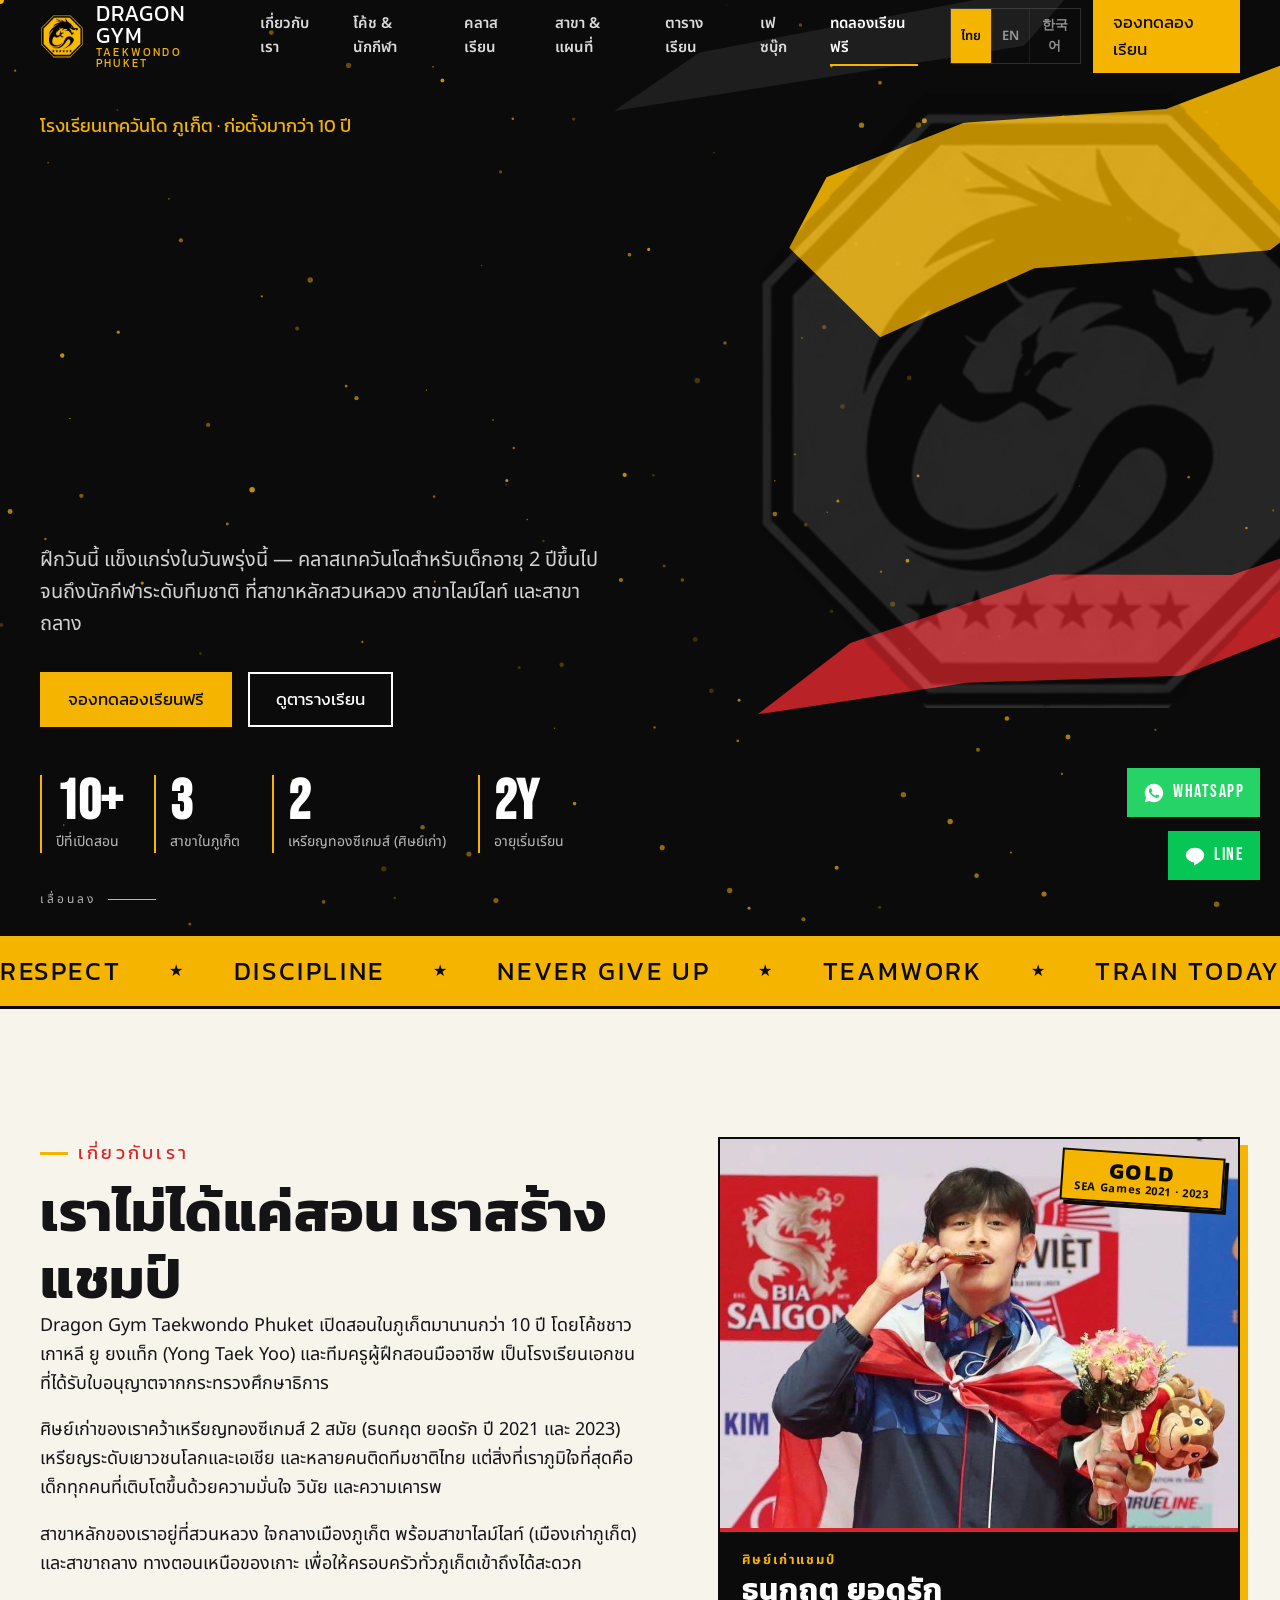
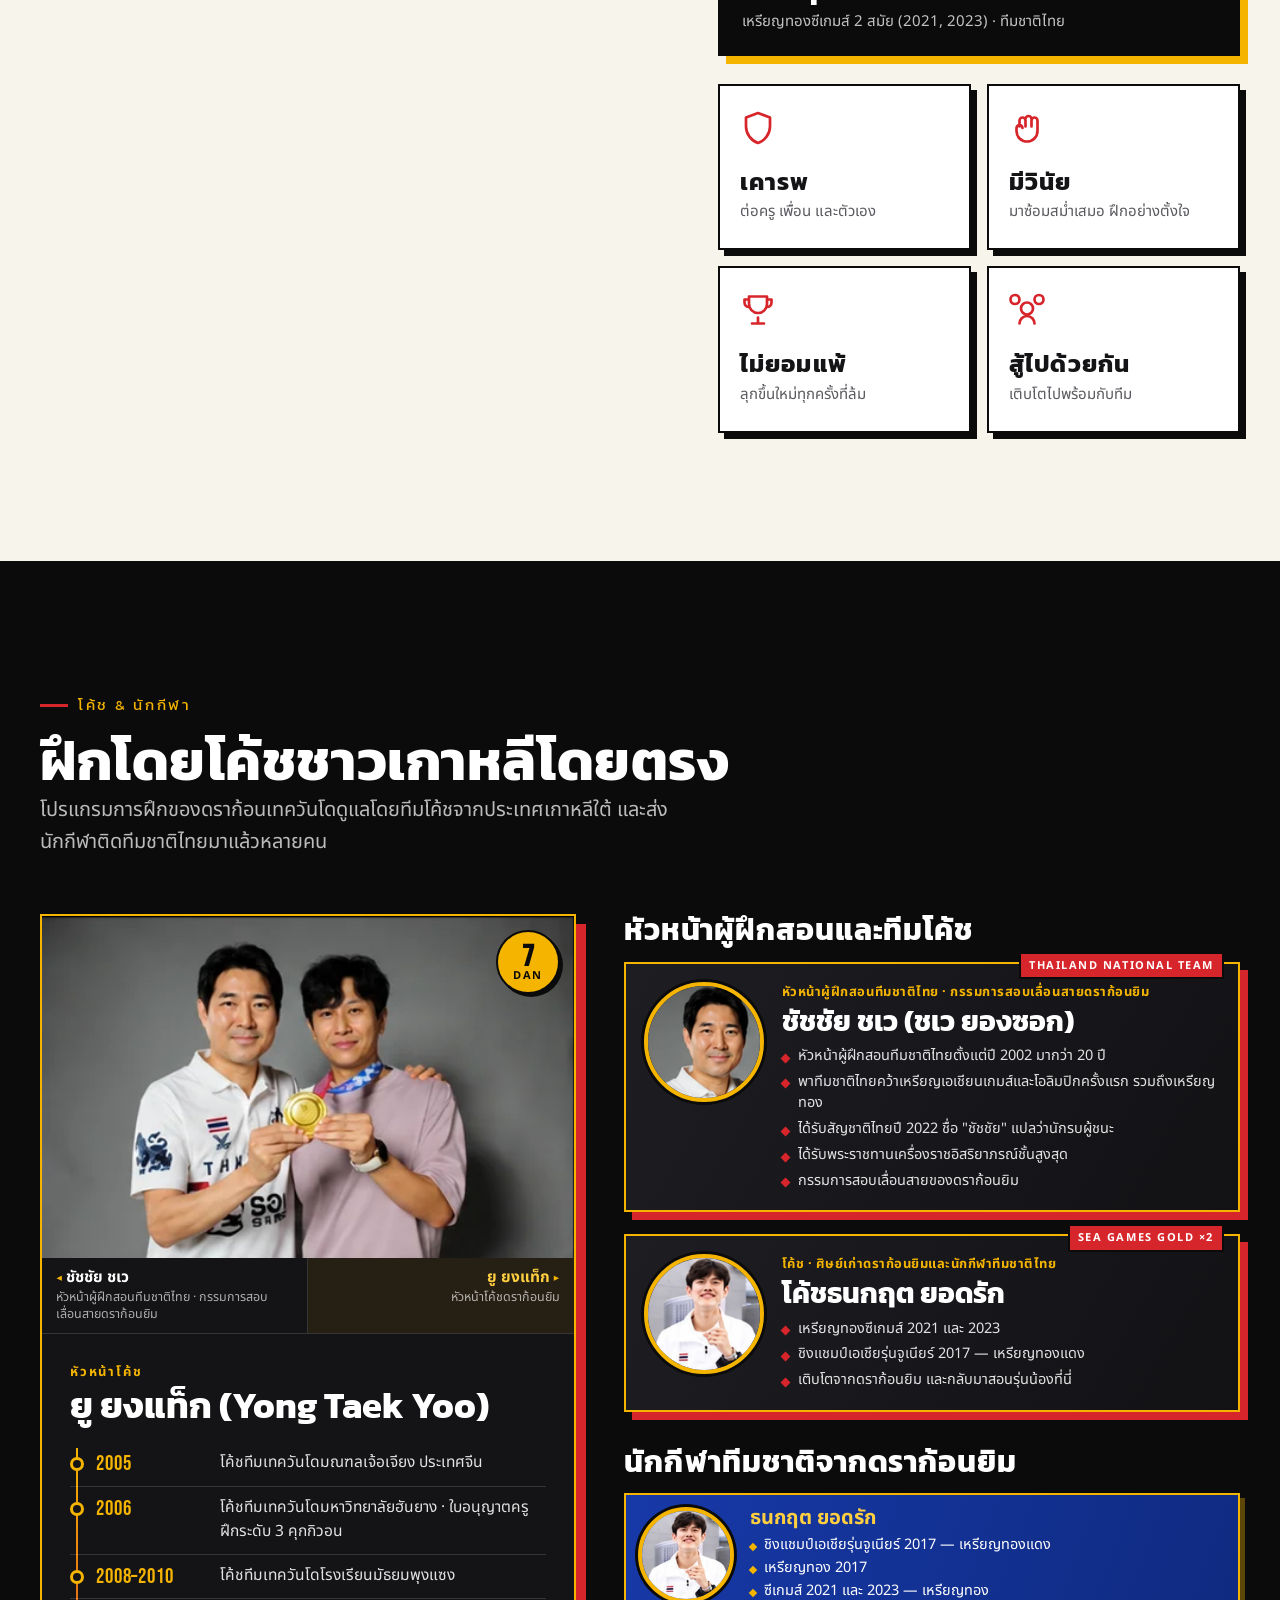
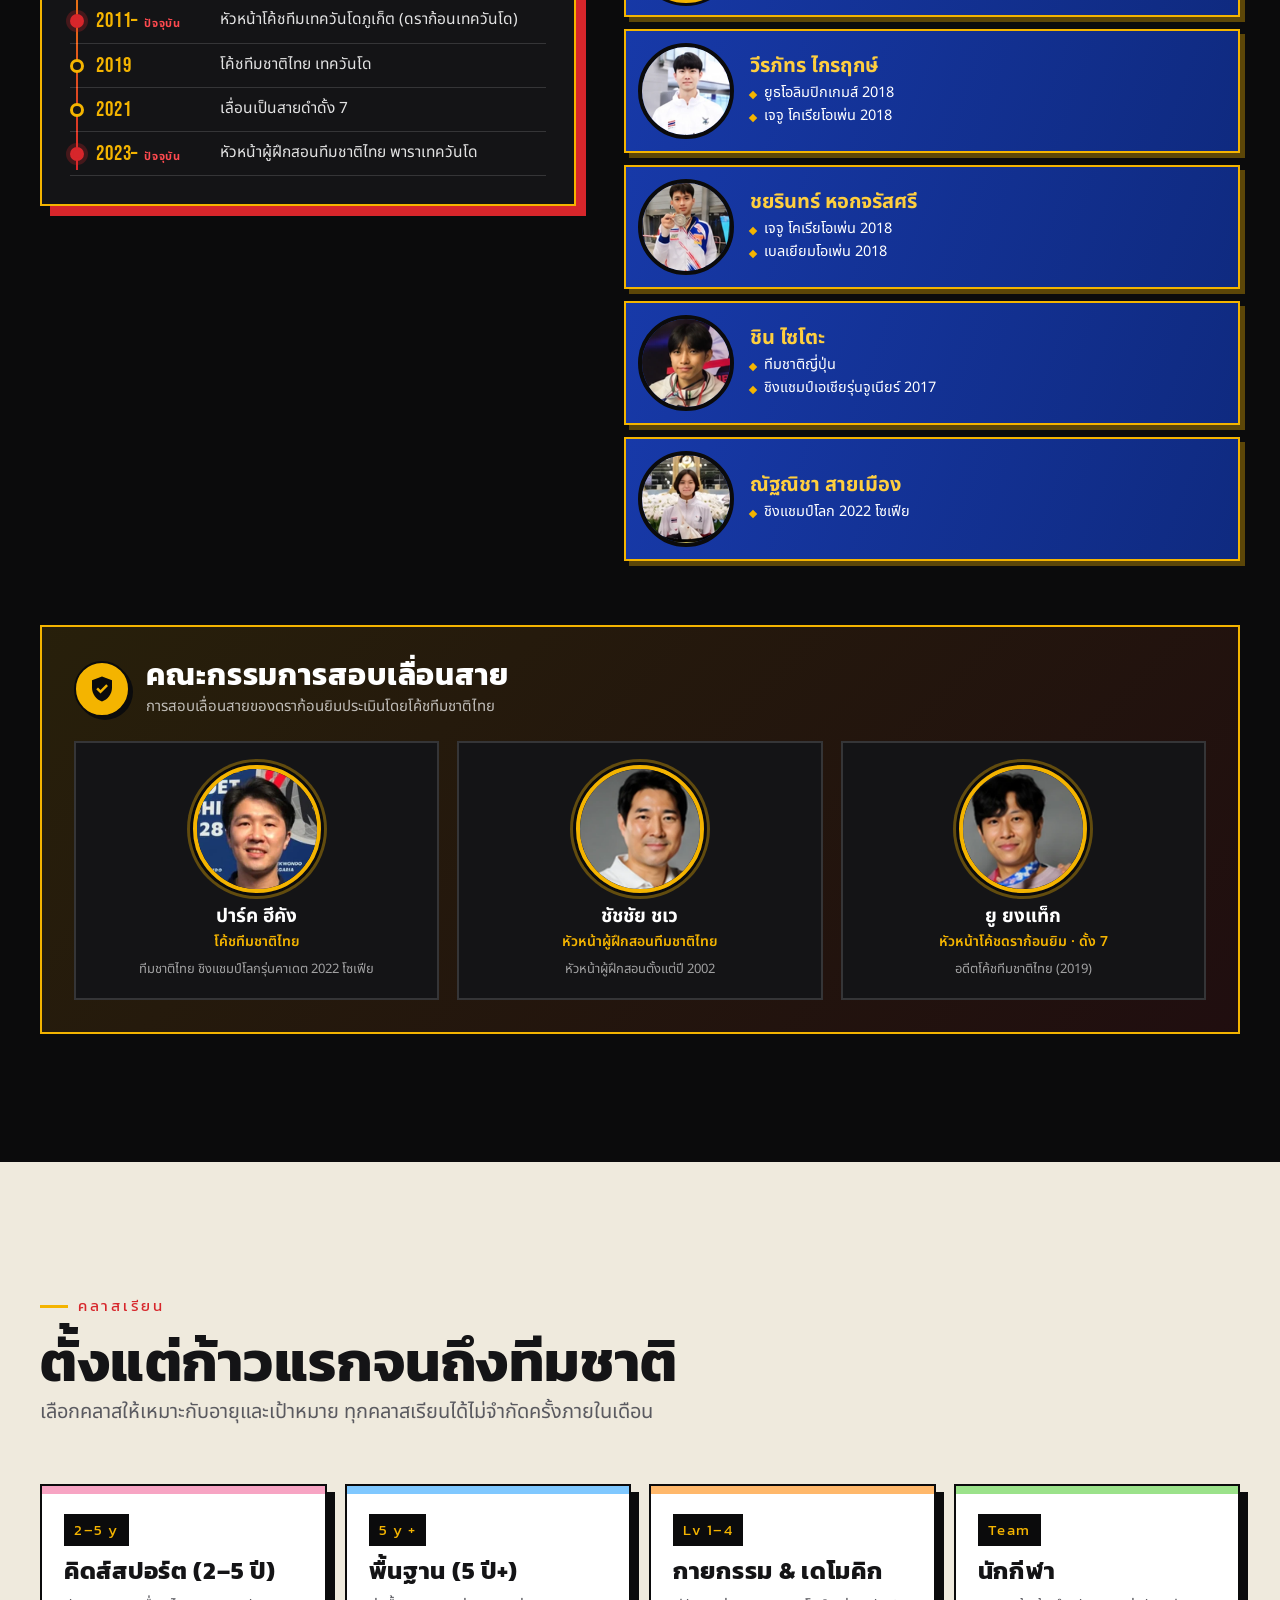
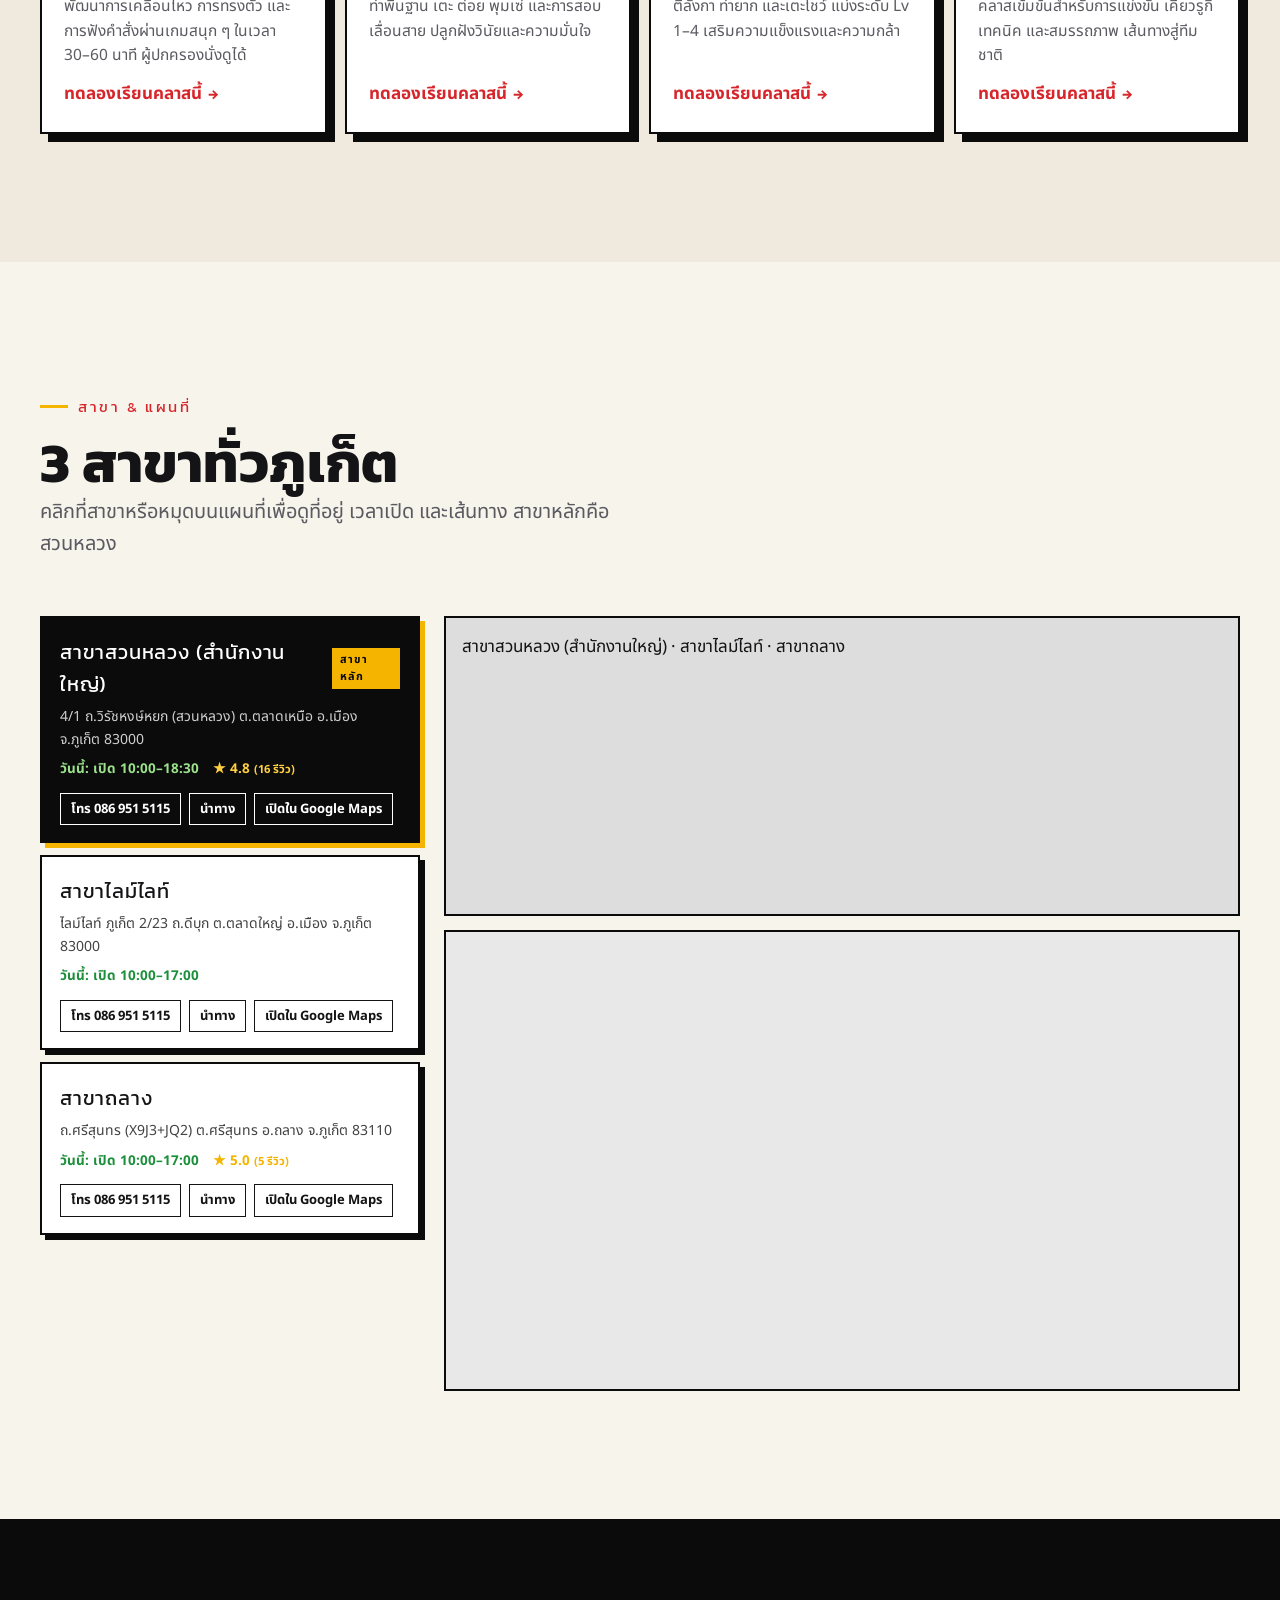
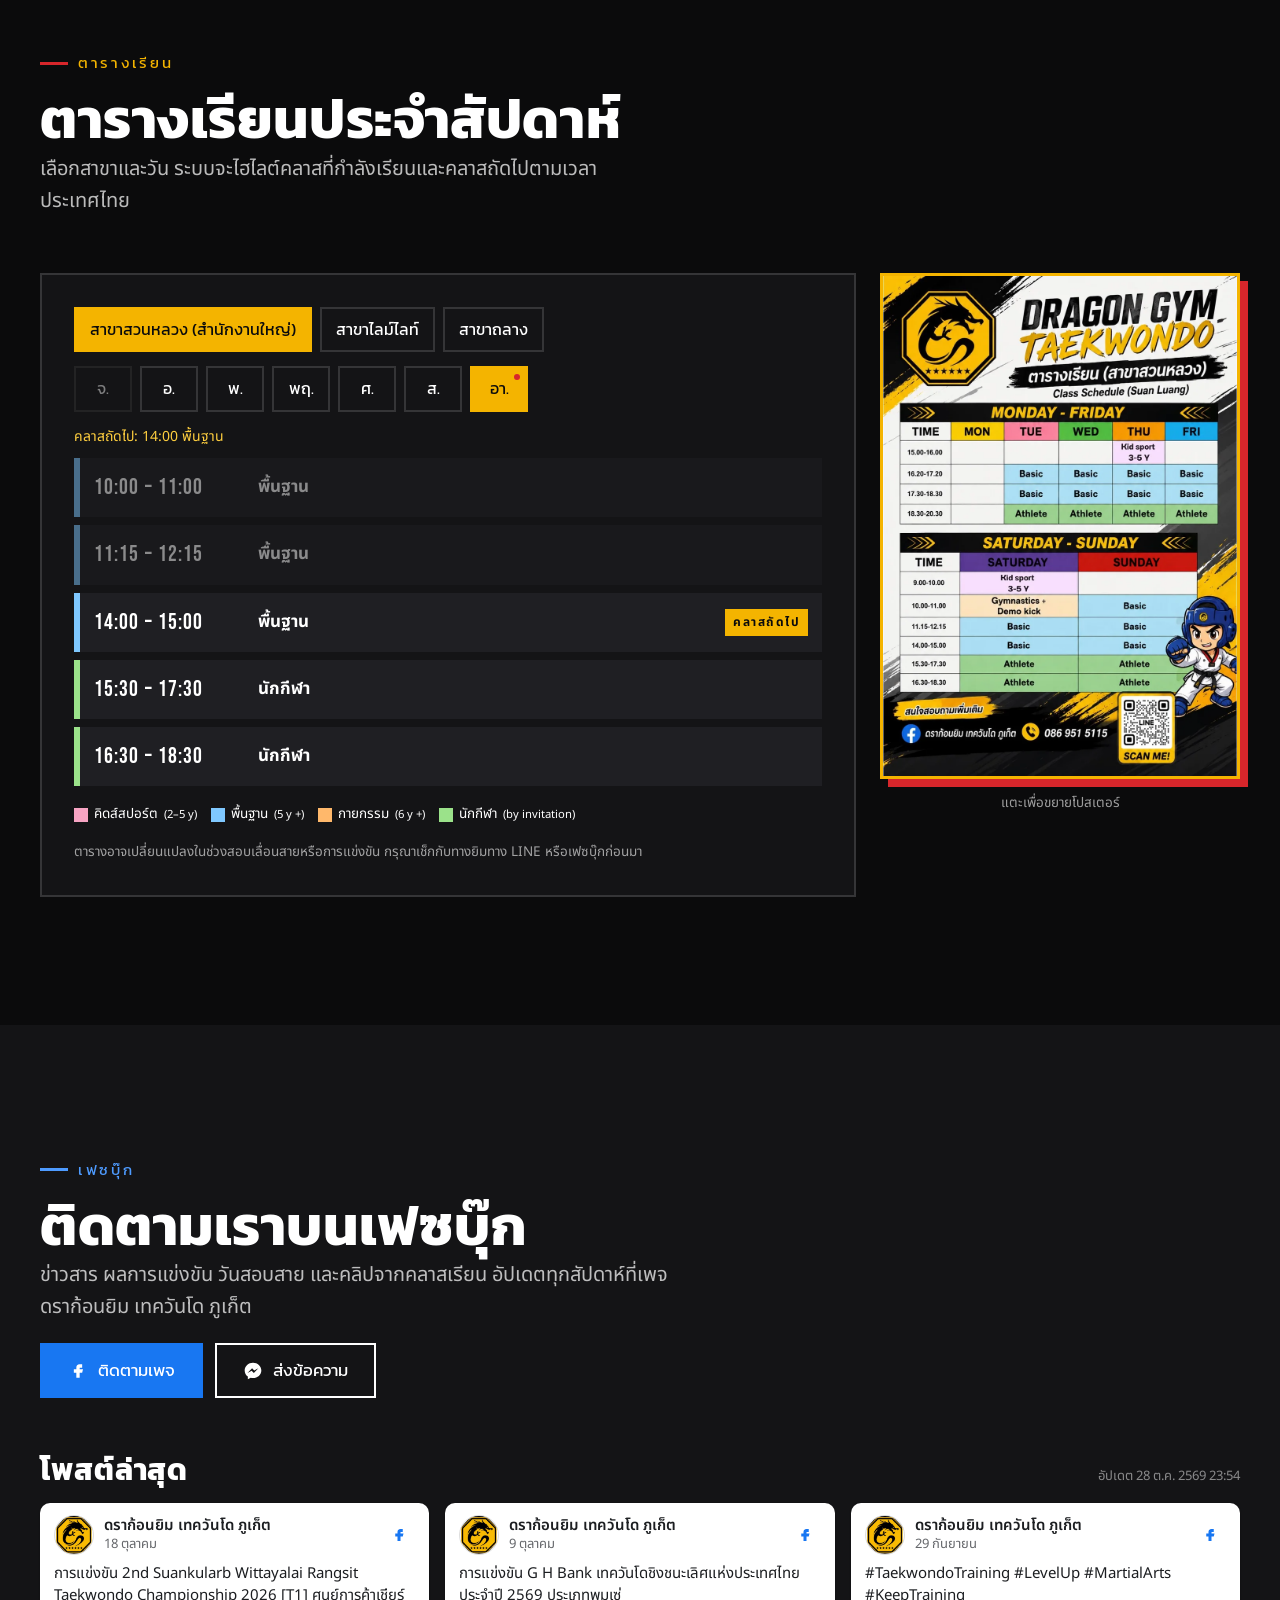
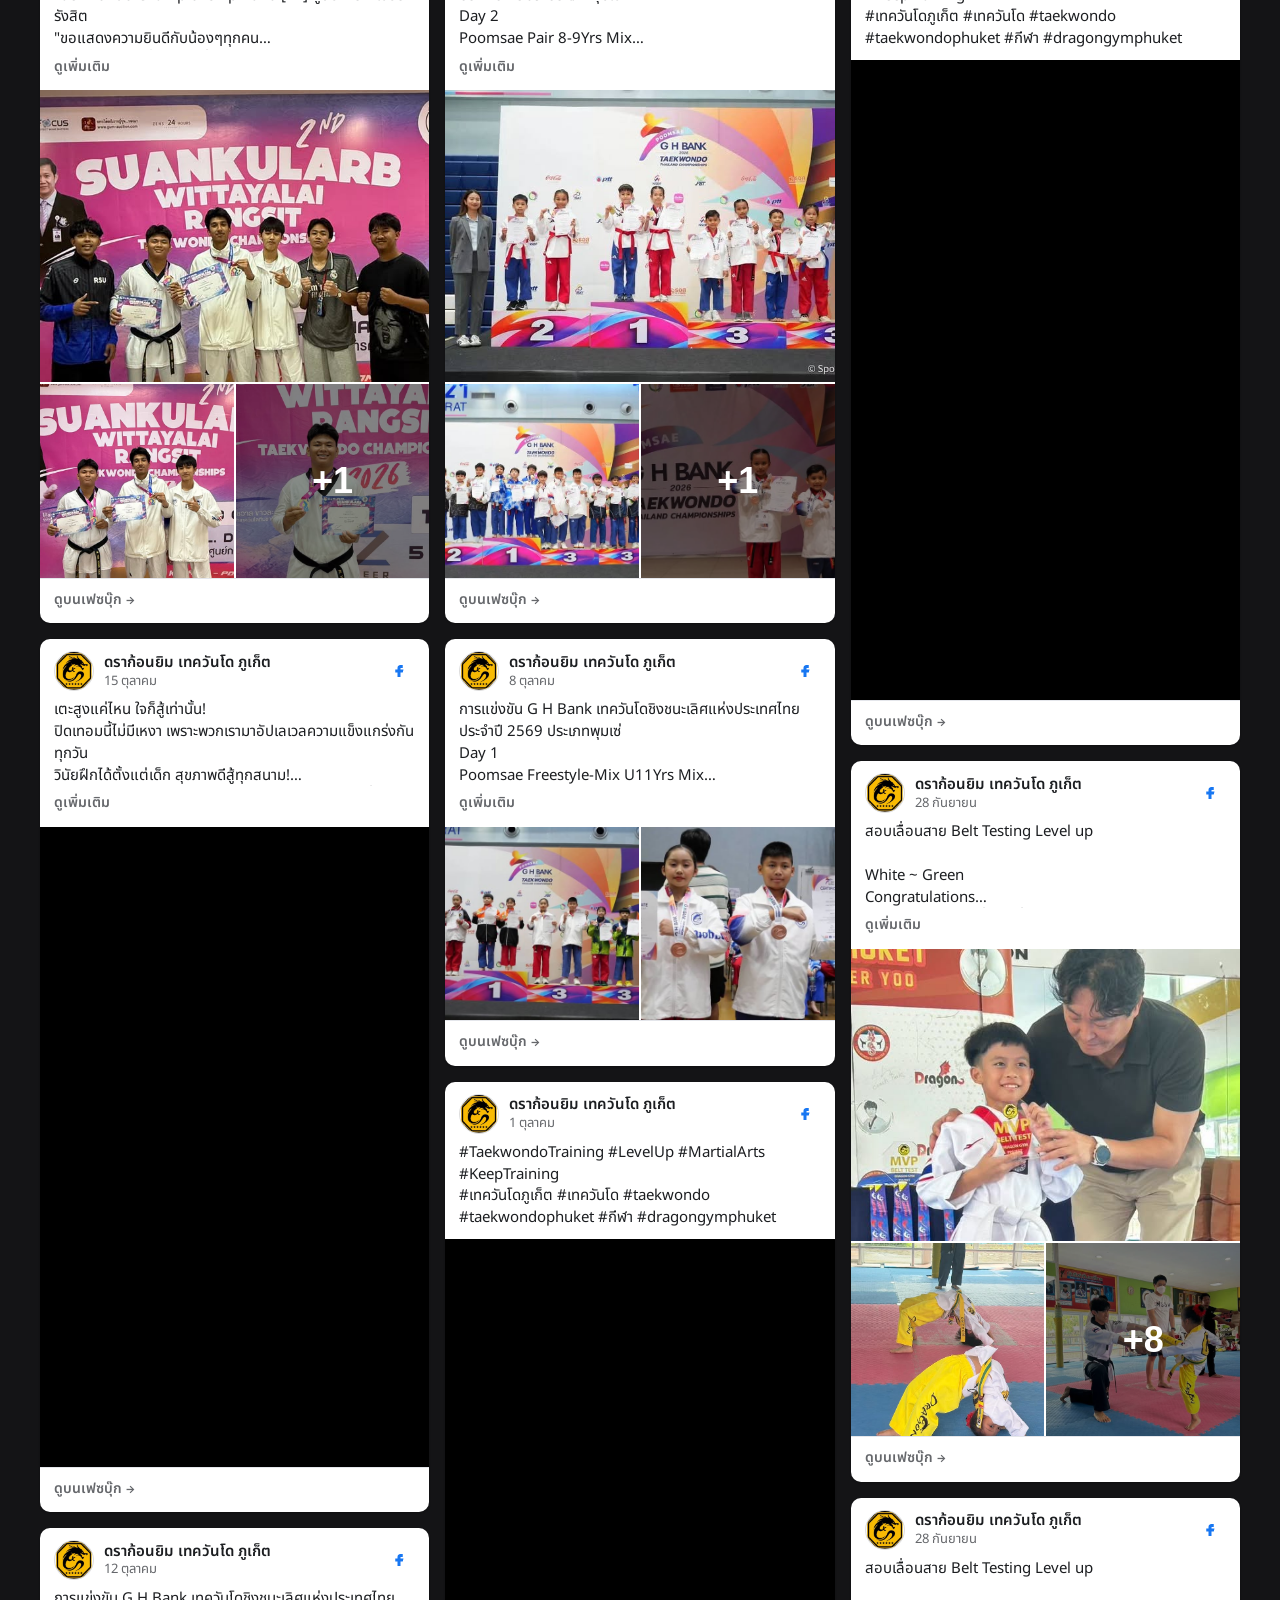
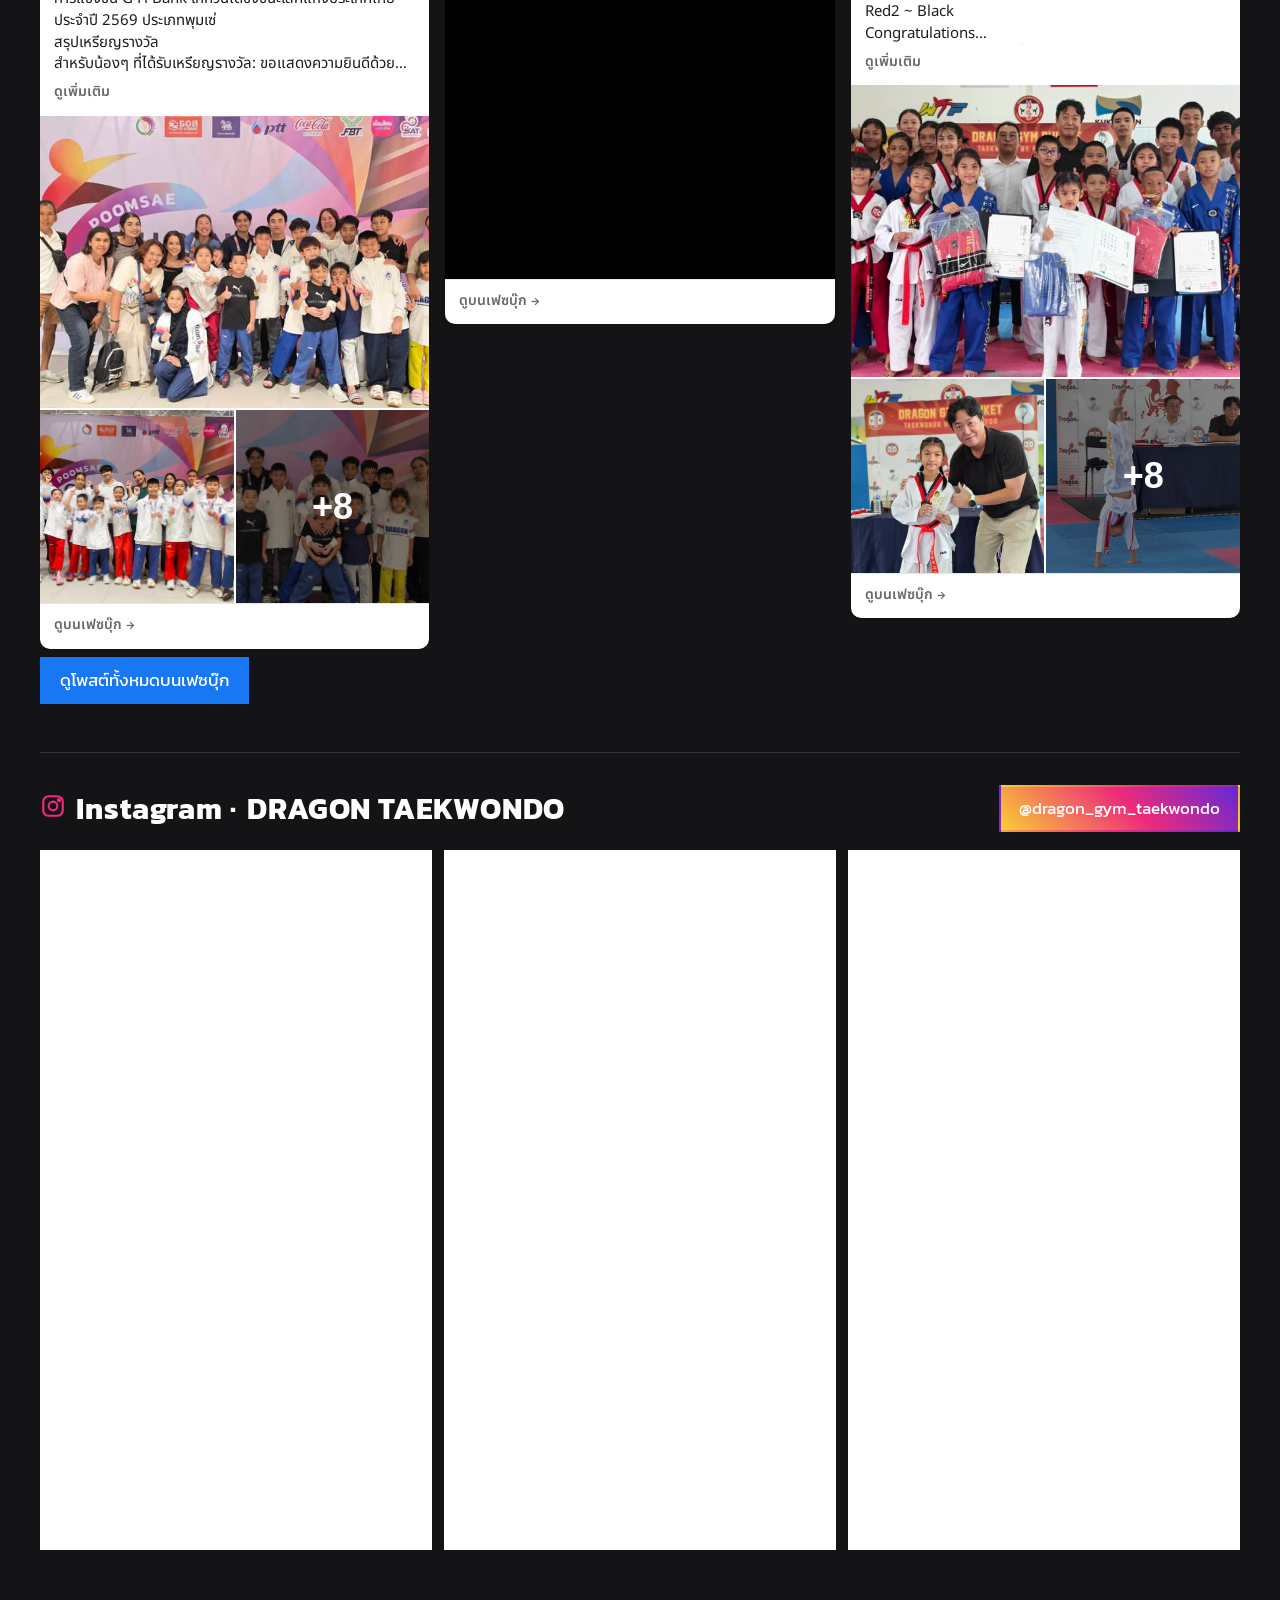
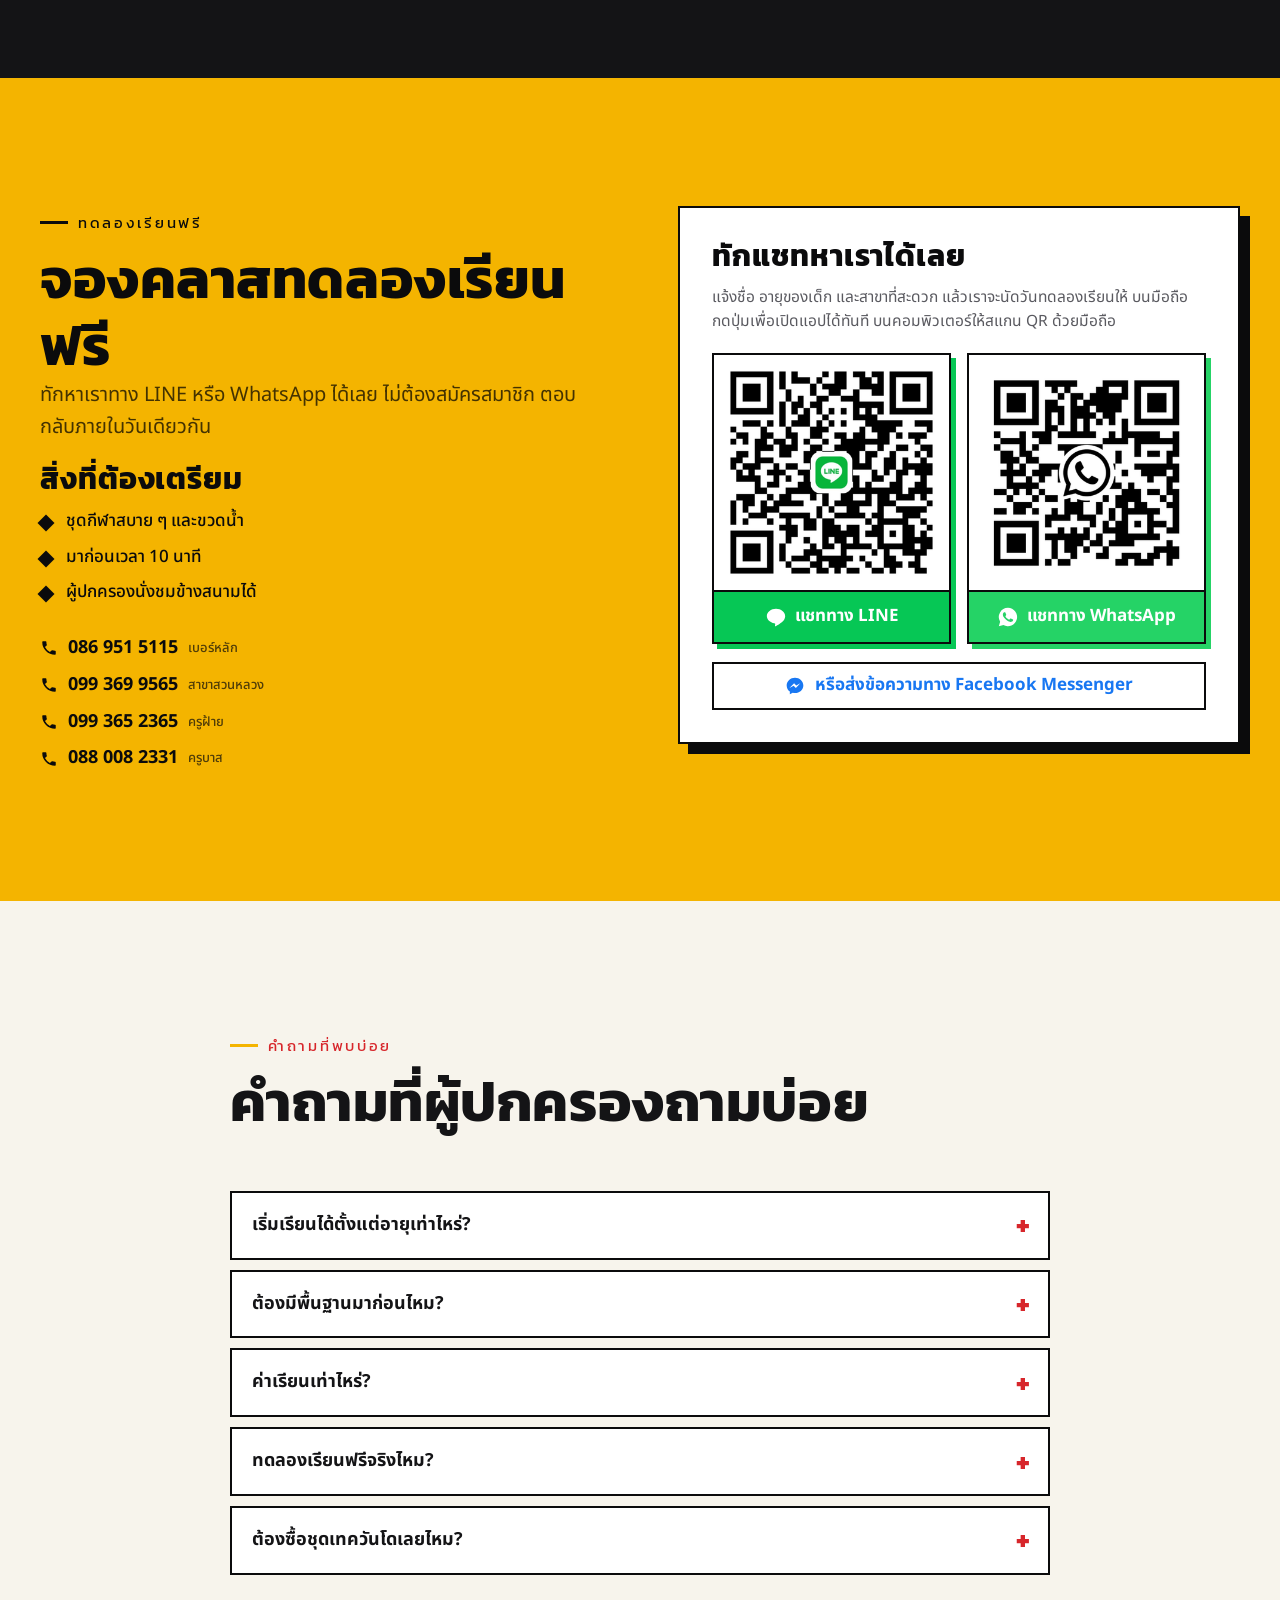
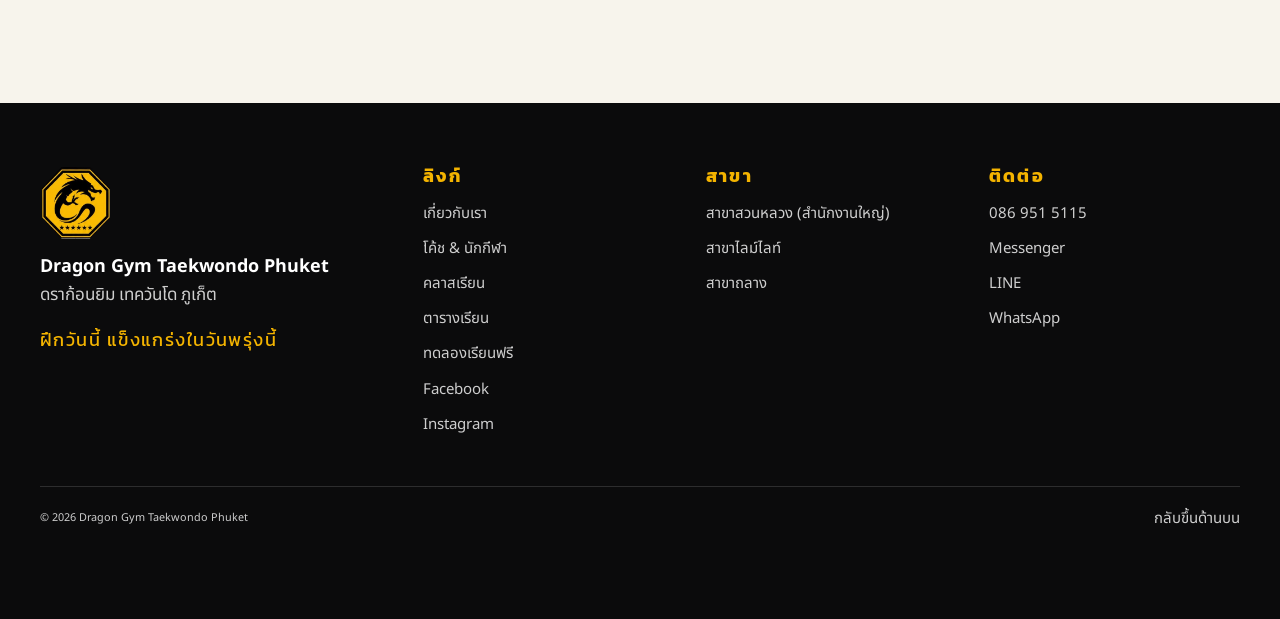
==== site/index.html @ 45c5bedf "fix(team): 최영석·유영택 원형 사진을 얼굴 중심으로 다시 크롭, 팀 이미지 캐시버스팅 Co-Authored-By: Claude Opus 5.5 <noreply@anthro" ====
<!doctype html>
<html lang="th">
<head>
  <meta charset="utf-8">
  <meta name="viewport" content="width=device-width, initial-scale=1">
  <title>ดราก้อนยิม เทควันโด ภูเก็ต | Dragon Gym Taekwondo Phuket — สาขาสวนหลวง · ไลม์ไลท์ · ถลาง</title>
  <meta name="description" content="โรงเรียนเทควันโดภูเก็ต เปิดสอนกว่า 10 ปี คลาสคิดส์สปอร์ต (2–5 ปี) พื้นฐาน กายกรรม และนักกีฬา ที่สาขาสวนหลวง (สำนักงานใหญ่) ไลม์ไลท์ และถลาง ทดลองเรียนฟรี จองทาง LINE หรือ WhatsApp | Taekwondo classes for kids and athletes in Phuket, free trial.">
  <link rel="canonical" href="https://dragongymphuket.com/">
  <meta name="theme-color" content="#0b0b0c">
  <meta name="robots" content="index,follow,max-image-preview:large">

  <!-- Open Graph / Twitter -->
  <meta property="og:type" content="website">
  <meta property="og:site_name" content="Dragon Gym Taekwondo Phuket">
  <meta property="og:title" content="Dragon Gym Taekwondo Phuket — ดราก้อนยิม เทควันโด ภูเก็ต">
  <meta property="og:description" content="เทควันโดสำหรับเด็ก 2 ปีขึ้นไปถึงนักกีฬาทีมชาติ 3 สาขาในภูเก็ต สาขาหลักสวนหลวง ไลม์ไลท์ และถลาง ทดลองเรียนฟรี | Taekwondo for kids to national-team athletes. Suan Luang HQ, Limelight and Thalang, free trial.">
  <meta property="og:url" content="https://dragongymphuket.com/">
  <meta property="og:image" content="https://dragongymphuket.com/assets/og-cover.jpg">
  <meta property="og:image:width" content="1200">
  <meta property="og:image:height" content="630">
  <meta property="og:locale" content="th_TH">
  <meta property="og:locale:alternate" content="en_US">
  <meta property="og:locale:alternate" content="ko_KR">
  <meta name="twitter:card" content="summary_large_image">
  <meta name="twitter:title" content="Dragon Gym Taekwondo Phuket">
  <meta name="twitter:description" content="Kids & athlete taekwondo classes in Phuket. Suan Luang HQ, Limelight and Thalang. Free trial.">
  <meta name="twitter:image" content="https://dragongymphuket.com/assets/og-cover.jpg">

  <link rel="icon" href="assets/favicon.png" type="image/png">
  <link rel="apple-touch-icon" href="assets/icon-192.png">
  <link rel="manifest" href="site.webmanifest">

  <link rel="preconnect" href="https://fonts.googleapis.com">
  <link rel="preconnect" href="https://fonts.gstatic.com" crossorigin>
  <link href="https://fonts.googleapis.com/css2?family=Bebas+Neue&family=Kanit:wght@600;700&family=Noto+Sans+Thai:wght@400;500;600&family=Source+Sans+3:wght@400;500;600;700&family=Noto+Sans+KR:wght@400;500;700&family=Black+Han+Sans&display=swap" rel="stylesheet">
  <link rel="stylesheet" href="https://cdnjs.cloudflare.com/ajax/libs/leaflet/1.9.4/leaflet.min.css" referrerpolicy="no-referrer">
  <link rel="stylesheet" href="styles.css?v=19">

  <!-- 구조화 데이터: 조직 + 지점 3곳 + FAQ -->
  <script type="application/ld+json">
  {
    "@context": "https://schema.org",
    "@graph": [
      {
        "@type": "SportsOrganization",
        "@id": "https://dragongymphuket.com/#org",
        "name": "Dragon Gym Taekwondo Phuket",
        "alternateName": [
          "ดราก้อนยิม เทควันโด ภูเก็ต",
          "Dragon Taekwondo Phuket"
        ],
        "url": "https://dragongymphuket.com/",
        "logo": "https://dragongymphuket.com/assets/logo.png",
        "image": "https://dragongymphuket.com/assets/og-cover.jpg",
        "sport": "Taekwondo",
        "telephone": "+66869515115",
        "sameAs": [
          "https://www.facebook.com/dragongymtaekwondo",
          "https://www.instagram.com/dragon_gym_taekwondo/"
        ],
        "location": [
          {
            "@id": "https://dragongymphuket.com/#suanluang"
          },
          {
            "@id": "https://dragongymphuket.com/#limelight"
          },
          {
            "@id": "https://dragongymphuket.com/#thalang"
          }
        ]
      },
      {
        "@type": "SportsActivityLocation",
        "@id": "https://dragongymphuket.com/#suanluang",
        "name": "Dragon Gym Taekwondo — Suan Luang (HQ)",
        "parentOrganization": {
          "@id": "https://dragongymphuket.com/#org"
        },
        "telephone": "+66869515115",
        "address": {
          "@type": "PostalAddress",
          "streetAddress": "4/1 Virat Hongyok Rd (Suan Luang)",
          "addressLocality": "Talat Nuea, Mueang Phuket",
          "addressRegion": "Phuket",
          "postalCode": "83000",
          "addressCountry": "TH"
        },
        "geo": {
          "@type": "GeoCoordinates",
          "latitude": 7.881482,
          "longitude": 98.3751723
        },
        "hasMap": "https://www.google.com/maps/search/?api=1&query=7.881482,98.3751723&query_place_id=ChIJRR0aUOcxUDARZ1M5sZDEtws",
        "openingHoursSpecification": [
          {
            "@type": "OpeningHoursSpecification",
            "dayOfWeek": [
              "Tuesday",
              "Wednesday",
              "Friday"
            ],
            "opens": "16:20",
            "closes": "20:30"
          },
          {
            "@type": "OpeningHoursSpecification",
            "dayOfWeek": "Thursday",
            "opens": "15:00",
            "closes": "20:30"
          },
          {
            "@type": "OpeningHoursSpecification",
            "dayOfWeek": "Saturday",
            "opens": "09:00",
            "closes": "18:30"
          },
          {
            "@type": "OpeningHoursSpecification",
            "dayOfWeek": "Sunday",
            "opens": "10:00",
            "closes": "18:30"
          }
        ]
      },
      {
        "@type": "SportsActivityLocation",
        "@id": "https://dragongymphuket.com/#limelight",
        "name": "Dragon Gym Taekwondo — Limelight",
        "parentOrganization": {
          "@id": "https://dragongymphuket.com/#org"
        },
        "telephone": "+66869515115",
        "address": {
          "@type": "PostalAddress",
          "streetAddress": "Limelight Phuket, 2/23 Dibuk Rd",
          "addressLocality": "Talat Yai, Mueang Phuket",
          "addressRegion": "Phuket",
          "postalCode": "83000",
          "addressCountry": "TH"
        },
        "geo": {
          "@type": "GeoCoordinates",
          "latitude": 7.8862402,
          "longitude": 98.3919712
        },
        "hasMap": "https://www.google.com/maps/search/?api=1&query=7.8862402,98.3919712"
      },
      {
        "@type": "SportsActivityLocation",
        "@id": "https://dragongymphuket.com/#thalang",
        "name": "Dragon Gym Taekwondo — Thalang",
        "parentOrganization": {
          "@id": "https://dragongymphuket.com/#org"
        },
        "telephone": "+66869515115",
        "address": {
          "@type": "PostalAddress",
          "streetAddress": "Srisoonthorn Rd, Si Sunthon",
          "addressLocality": "Thalang",
          "addressRegion": "Phuket",
          "postalCode": "83110",
          "addressCountry": "TH"
        },
        "geo": {
          "@type": "GeoCoordinates",
          "latitude": 7.9815713,
          "longitude": 98.3543901
        },
        "hasMap": "https://www.google.com/maps/search/?api=1&query=7.9815713,98.3543901&query_place_id=ChIJv7B6QgA3UDARr1on4FwEXXw",
        "openingHoursSpecification": [
          {
            "@type": "OpeningHoursSpecification",
            "dayOfWeek": [
              "Tuesday",
              "Wednesday",
              "Thursday",
              "Friday"
            ],
            "opens": "16:20",
            "closes": "20:30"
          },
          {
            "@type": "OpeningHoursSpecification",
            "dayOfWeek": "Saturday",
            "opens": "09:00",
            "closes": "17:00"
          },
          {
            "@type": "OpeningHoursSpecification",
            "dayOfWeek": "Sunday",
            "opens": "10:00",
            "closes": "17:00"
          }
        ]
      },
      {
        "@type": "FAQPage",
        "mainEntity": [
          {
            "@type": "Question",
            "name": "What age can my child start taekwondo?",
            "acceptedAnswer": {
              "@type": "Answer",
              "text": "Kids Sport classes start from 2–3 years old. Basic taekwondo classes start from about 5 years old, with no upper age limit."
            }
          },
          {
            "@type": "Question",
            "name": "Does my child need experience?",
            "acceptedAnswer": {
              "@type": "Answer",
              "text": "No. Basic classes start from zero and belt tests are held regularly."
            }
          },
          {
            "@type": "Question",
            "name": "How much does it cost?",
            "acceptedAnswer": {
              "@type": "Answer",
              "text": "Fees are monthly with unlimited classes at your branch. Please ask for current prices via LINE or phone."
            }
          },
          {
            "@type": "Question",
            "name": "Is the trial class really free?",
            "acceptedAnswer": {
              "@type": "Answer",
              "text": "Yes. The first trial class is free — just send the child's name, age and preferred branch in advance."
            }
          },
          {
            "@type": "Question",
            "name": "Do we need to buy a uniform right away?",
            "acceptedAnswer": {
              "@type": "Answer",
              "text": "No. Wear sportswear for the trial. After enrolling you can buy a dobok from the gym."
            }
          }
        ]
      }
    ]
  }
  </script>
</head>
<body>
  <a class="skip" href="#about">Skip to content</a>
  <div id="fb-root"></div>
  <div class="cursor" aria-hidden="true"><span class="cursor__dot"></span><span class="cursor__ring"></span></div>
  <div class="progress" aria-hidden="true"><span></span></div>

  <!-- ================= NAV ================= -->
  <header class="nav" id="nav">
    <div class="nav__inner">
      <a class="nav__brand" href="#top" aria-label="Dragon Gym Taekwondo Phuket — home">
        <img src="assets/logo.png" alt="" width="44" height="44">
        <span class="nav__brand-text"><strong>DRAGON GYM</strong><small>TAEKWONDO PHUKET</small></span>
      </a>
      <nav class="nav__links" id="navLinks" aria-label="Primary">
        <a href="#about" data-i18n="nav.about">เกี่ยวกับเรา</a>
        <a href="#team" data-i18n="nav.team">โค้ช &amp; นักกีฬา</a>
        <a href="#programs" data-i18n="nav.programs">คลาสเรียน</a>
        <a href="#branches" data-i18n="nav.branches">สาขา &amp; แผนที่</a>
        <a href="#schedule" data-i18n="nav.schedule">ตารางเรียน</a>
        <a href="#facebook" data-i18n="nav.facebook">เฟซบุ๊ก</a>
        <a href="#trial" data-i18n="nav.trial">ทดลองเรียนฟรี</a>
      </nav>
      <div class="nav__actions">
        <div class="lang" role="group" aria-label="Language">
          <button type="button" data-set-lang="th" lang="th" aria-pressed="true">ไทย</button>
          <button type="button" data-set-lang="en" lang="en" aria-pressed="false">EN</button>
          <button type="button" data-set-lang="ko" lang="ko" aria-pressed="false">한국어</button>
        </div>
        <a class="btn btn--gold btn--sm" href="#trial" data-magnetic data-i18n="nav.cta">จองทดลองเรียน</a>
        <button class="burger" id="burger" type="button" aria-label="Open menu" aria-expanded="false" aria-controls="navLinks">
          <span></span><span></span><span></span>
        </button>
      </div>
    </div>
  </header>

  <main id="top">
    <!-- ================= HERO ================= -->
    <section class="hero" id="hero">
      <canvas class="hero__canvas" id="heroCanvas" aria-hidden="true"></canvas>
      <div class="hero__strokes" aria-hidden="true">
        <span class="stroke stroke--1"></span>
        <span class="stroke stroke--2"></span>
        <span class="stroke stroke--3"></span>
      </div>
      <img class="hero__dragon" src="assets/logo.png" alt="" aria-hidden="true" data-parallax="0.06">
      <div class="hero__inner">
        <p class="hero__kicker" data-i18n="hero.kicker">โรงเรียนเทควันโด ภูเก็ต · ก่อตั้งมากว่า 10 ปี</p>
        <h1 class="hero__title" id="heroTitle">
          <span class="hero__line" data-i18n="hero.title1">ดราก้อนยิม</span>
          <span class="hero__line hero__line--gold" data-i18n="hero.title2">เทควันโด</span>
          <span class="hero__line hero__line--outline" data-i18n="hero.title3">ภูเก็ต</span>
        </h1>
        <p class="hero__thai" lang="th">ดราก้อนยิม เทควันโด ภูเก็ต</p>
        <p class="hero__lead" data-i18n="hero.lead">ฝึกวันนี้ แข็งแกร่งในวันพรุ่งนี้ — คลาสเทควันโดสำหรับเด็กอายุ 2 ปีขึ้นไปจนถึงนักกีฬาระดับทีมชาติ ที่สาขาหลักสวนหลวง สาขาไลม์ไลท์ และสาขาถลาง</p>
        <div class="hero__cta">
          <a class="btn btn--gold" href="#trial" data-magnetic data-i18n="hero.cta1">จองทดลองเรียนฟรี</a>
          <a class="btn btn--ghost" href="#schedule" data-magnetic data-i18n="hero.cta2">ดูตารางเรียน</a>
        </div>
        <ul class="stats" aria-label="Key facts">
          <li><strong data-count="10" data-suffix="+">0</strong><span data-i18n="stat.years">ปีที่เปิดสอน</span></li>
          <li><strong data-count="3">0</strong><span data-i18n="stat.branches">สาขาในภูเก็ต</span></li>
          <li><strong data-count="2">0</strong><span data-i18n="stat.seagames">เหรียญทองซีเกมส์ (ศิษย์เก่า)</span></li>
          <li><strong data-count="2" data-suffix="y">0</strong><span data-i18n="stat.age">อายุเริ่มเรียน</span></li>
        </ul>
      </div>
      <a class="hero__scroll" href="#about" aria-label="Scroll down"><span data-i18n="hero.scroll">เลื่อนลง</span><i></i></a>
    </section>

    <!-- ================= MARQUEE ================= -->
    <div class="marquee" aria-hidden="true">
      <div class="marquee__track">
        <span>Respect</span><span>Discipline</span><span>Never give up</span><span>Teamwork</span><span>Train today</span><span>Be strong tomorrow</span><span>เคารพ</span><span>มีวินัย</span><span>ไม่ยอมแพ้</span><span>สู้ไปด้วยกัน</span>
        <span>Respect</span><span>Discipline</span><span>Never give up</span><span>Teamwork</span><span>Train today</span><span>Be strong tomorrow</span><span>เคารพ</span><span>มีวินัย</span><span>ไม่ยอมแพ้</span><span>สู้ไปด้วยกัน</span>
      </div>
    </div>

    <!-- ================= ABOUT ================= -->
    <section class="section about" id="about">
      <div class="container about__grid">
        <div class="about__text" data-reveal>
          <p class="kicker" data-i18n="about.kicker">เกี่ยวกับเรา</p>
          <h2 class="h2" data-i18n="about.title">เราไม่ได้แค่สอน เราสร้างแชมป์</h2>
          <p data-i18n="about.p1">Dragon Gym Taekwondo Phuket เปิดสอนในภูเก็ตมานานกว่า 10 ปี โดยโค้ชชาวเกาหลี ยู ยงแท็ก (Yong Taek Yoo) และทีมครูผู้ฝึกสอนมืออาชีพ เป็นโรงเรียนเอกชนที่ได้รับใบอนุญาตจากกระทรวงศึกษาธิการ</p>
          <p data-i18n="about.p2">ศิษย์เก่าของเราคว้าเหรียญทองซีเกมส์ 2 สมัย (ธนกฤต ยอดรัก ปี 2021 และ 2023) เหรียญระดับเยาวชนโลกและเอเชีย และหลายคนติดทีมชาติไทย แต่สิ่งที่เราภูมิใจที่สุดคือเด็กทุกคนที่เติบโตขึ้นด้วยความมั่นใจ วินัย และความเคารพ</p>
          <p data-i18n="about.p3">สาขาหลักของเราอยู่ที่สวนหลวง ใจกลางเมืองภูเก็ต พร้อมสาขาไลม์ไลท์ (เมืองเก่าภูเก็ต) และสาขาถลาง ทางตอนเหนือของเกาะ เพื่อให้ครอบครัวทั่วภูเก็ตเข้าถึงได้สะดวก</p>
        </div>
        <div class="about__side">
        <figure class="champion" data-reveal>
          <div class="champion__media">
            <img src="assets/champion-thanakrit.jpg" alt="Thanakrit Yodrak biting his SEA Games 2022 men's −58 kg gold medal" width="1020" height="765" loading="lazy" decoding="async">
            <span class="champion__badge"><b>GOLD</b><small>SEA Games 2021 · 2023</small></span>
          </div>
          <figcaption class="champion__cap">
            <p class="champion__label" data-i18n="champ.label">ศิษย์เก่าแชมป์</p>
            <h3 class="champion__name" data-i18n="champ.name">ธนกฤต ยอดรัก</h3>
            <p class="champion__desc" data-i18n="champ.desc">เหรียญทองซีเกมส์ 2 สมัย (2021, 2023) · ทีมชาติไทย</p>
          </figcaption>
        </figure>
        <ul class="values" data-reveal-group>
          <li class="value">
            <svg viewBox="0 0 24 24" aria-hidden="true"><path d="M12 2 4 5v6c0 5 3.4 9.4 8 11 4.6-1.6 8-6 8-11V5l-8-3z"/></svg>
            <h3 data-i18n="value.respect">เคารพ</h3><p data-i18n="value.respect.d">ต่อครู เพื่อน และตัวเอง</p>
          </li>
          <li class="value">
            <svg viewBox="0 0 24 24" aria-hidden="true"><path d="M7 11V7a2 2 0 1 1 4 0v4m0-5a2 2 0 1 1 4 0v5m0-4a2 2 0 1 1 4 0v7a7 7 0 0 1-14 0v-2a2 2 0 1 1 4 0"/></svg>
            <h3 data-i18n="value.discipline">มีวินัย</h3><p data-i18n="value.discipline.d">มาซ้อมสม่ำเสมอ ฝึกอย่างตั้งใจ</p>
          </li>
          <li class="value">
            <svg viewBox="0 0 24 24" aria-hidden="true"><path d="M8 21h8m-4-4v4M6 3h12v5a6 6 0 0 1-12 0V3zM6 5H3v2a3 3 0 0 0 3 3m12-5h3v2a3 3 0 0 1-3 3"/></svg>
            <h3 data-i18n="value.never">ไม่ยอมแพ้</h3><p data-i18n="value.never.d">ลุกขึ้นใหม่ทุกครั้งที่ล้ม</p>
          </li>
          <li class="value">
            <svg viewBox="0 0 24 24" aria-hidden="true"><path d="M16 11a4 4 0 1 0-8 0 4 4 0 0 0 8 0zm-9 10a5 5 0 0 1 10 0M4 8a3 3 0 1 0 0-6 3 3 0 0 0 0 6zm16 0a3 3 0 1 0 0-6 3 3 0 0 0 0 6z"/></svg>
            <h3 data-i18n="value.team">สู้ไปด้วยกัน</h3><p data-i18n="value.team.d">เติบโตไปพร้อมกับทีม</p>
          </li>
        </ul>
        </div>
      </div>
    </section>

    <!-- ================= TEAM (코치진·대표선수) ================= -->
    <section class="section team" id="team">
      <div class="container">
        <div class="section__head" data-reveal>
          <p class="kicker" data-i18n="team.kicker">โค้ช &amp; นักกีฬา</p>
          <h2 class="h2" data-i18n="team.title">ฝึกโดยโค้ชชาวเกาหลีโดยตรง</h2>
          <p class="lead" data-i18n="team.lead">โปรแกรมการฝึกของดราก้อนเทควันโดดูแลโดยทีมโค้ชจากประเทศเกาหลีใต้ และส่งนักกีฬาติดทีมชาติไทยมาแล้วหลายคน</p>
        </div>
        <div class="team__grid">
          <article class="coach" data-reveal>
            <figure class="coach__photo">
              <picture>
                <source srcset="assets/team/coach-yoo.webp" type="image/webp">
                <img src="assets/team/coach-yoo.jpg" alt="Left: Choi Young-seok, Thailand national team head coach. Right: Yong Taek Yoo, Dragon Gym head coach" width="448" height="288" loading="lazy" decoding="async">
              </picture>
              <span class="coach__badge" aria-hidden="true"><b>7</b><small>DAN</small></span>
            </figure>
            <!-- 사진 속 인물: 왼쪽 최영석 감독, 오른쪽 유영택 코치 (도장 확인 2026-10-29) -->
            <div class="coach__who">
              <p class="coach__person coach__person--left"><strong data-i18n="team.leftName">ชัชชัย ชเว</strong><span data-i18n="team.leftRole">หัวหน้าผู้ฝึกสอนทีมชาติไทย · กรรมการสอบเลื่อนสายดราก้อนยิม</span></p>
              <p class="coach__person coach__person--right"><strong data-i18n="team.rightName">ยู ยงแท็ก</strong><span data-i18n="team.rightRole">หัวหน้าโค้ชดราก้อนยิม</span></p>
            </div>
            <div class="coach__body">
              <p class="coach__role" data-i18n="team.coachRole">หัวหน้าโค้ช</p>
              <h3 class="coach__name" data-i18n="team.coachName">ยู ยงแท็ก (Yong Taek Yoo)</h3>
              <ol class="timeline" id="coachTimeline"></ol>
            </div>
          </article>
          <div class="athletes" data-reveal>
            <!-- 감독·코치진: 최영석 총감독, 타나크릿 요드락 코치 (유영택 수석코치는 왼쪽 카드) -->
            <h3 class="h3 athletes__title" data-i18n="team.staffTitle">หัวหน้าผู้ฝึกสอนและทีมโค้ช</h3>
            <div class="staff" id="staffCards"></div>
            <h3 class="h3 athletes__title" data-i18n="team.athletesTitle">นักกีฬาทีมชาติจากดราก้อนยิม</h3>
            <ul class="athletes__list" id="athleteList"></ul>
          </div>
        </div>
        <!-- 승단 심사위원진 (도장 확인 2026-10-29) -->
        <div class="judges" data-reveal>
          <div class="judges__head">
            <span class="judges__seal" aria-hidden="true"><svg viewBox="0 0 24 24"><path d="M12 2 4 5v6c0 5 3.4 9.4 8 11 4.6-1.6 8-6 8-11V5l-8-3zm-1.2 13.6-3.4-3.4 1.4-1.4 2 2 4.6-4.6 1.4 1.4-6 6z"/></svg></span>
            <div>
              <h3 class="h3 judges__title" data-i18n="team.judgesTitle">คณะกรรมการสอบเลื่อนสาย</h3>
              <p class="judges__lead" data-i18n="team.judgesLead">การสอบเลื่อนสายของดราก้อนยิมประเมินโดยโค้ชทีมชาติไทย</p>
            </div>
          </div>
          <ul class="judges__list" id="judgeList"></ul>
        </div>
      </div>
    </section>

    <!-- ================= PROGRAMS ================= -->
    <section class="section programs" id="programs">
      <div class="container">
        <div class="section__head" data-reveal>
          <p class="kicker" data-i18n="programs.kicker">คลาสเรียน</p>
          <h2 class="h2" data-i18n="programs.title">ตั้งแต่ก้าวแรกจนถึงทีมชาติ</h2>
          <p class="lead" data-i18n="programs.lead">เลือกคลาสให้เหมาะกับอายุและเป้าหมาย ทุกคลาสเรียนได้ไม่จำกัดครั้งภายในเดือน</p>
        </div>
        <div class="cards" data-reveal-group>
          <article class="card card--kids" data-tilt>
            <span class="card__tag">2–5 y</span>
            <h3 data-i18n="prog.kids.t">คิดส์สปอร์ต (2–5 ปี)</h3>
            <p data-i18n="prog.kids.d">พัฒนาการเคลื่อนไหว การทรงตัว และการฟังคำสั่งผ่านเกมสนุก ๆ ในเวลา 30–60 นาที ผู้ปกครองนั่งดูได้</p>
            <a href="#trial" class="card__link" data-program="kids" data-i18n="prog.trial">ทดลองเรียนคลาสนี้</a>
          </article>
          <article class="card card--basic" data-tilt>
            <span class="card__tag">5 y +</span>
            <h3 data-i18n="prog.basic.t">พื้นฐาน (5 ปี+)</h3>
            <p data-i18n="prog.basic.d">ท่าพื้นฐาน เตะ ต่อย พุมเซ่ และการสอบเลื่อนสาย ปลูกฝังวินัยและความมั่นใจ</p>
            <a href="#trial" class="card__link" data-program="basic" data-i18n="prog.trial">ทดลองเรียนคลาสนี้</a>
          </article>
          <article class="card card--acro" data-tilt>
            <span class="card__tag">Lv 1–4</span>
            <h3 data-i18n="prog.acro.t">กายกรรม &amp; เดโมคิก</h3>
            <p data-i18n="prog.acro.d">ตีลังกา ท่ายาก และเตะโชว์ แบ่งระดับ Lv 1–4 เสริมความแข็งแรงและความกล้า</p>
            <a href="#trial" class="card__link" data-program="acro" data-i18n="prog.trial">ทดลองเรียนคลาสนี้</a>
          </article>
          <article class="card card--athlete" data-tilt>
            <span class="card__tag">Team</span>
            <h3 data-i18n="prog.athlete.t">นักกีฬา</h3>
            <p data-i18n="prog.athlete.d">คลาสเข้มข้นสำหรับการแข่งขัน เคียวรูกิ เทคนิค และสมรรถภาพ เส้นทางสู่ทีมชาติ</p>
            <a href="#trial" class="card__link" data-program="athlete" data-i18n="prog.trial">ทดลองเรียนคลาสนี้</a>
          </article>
        </div>
      </div>
    </section>

    <!-- ================= BRANCHES + MAP ================= -->
    <section class="section branches" id="branches">
      <div class="container">
        <div class="section__head" data-reveal>
          <p class="kicker" data-i18n="branches.kicker">สาขา &amp; แผนที่</p>
          <h2 class="h2" data-i18n="branches.title">3 สาขาทั่วภูเก็ต</h2>
          <p class="lead" data-i18n="branches.lead">คลิกที่สาขาหรือหมุดบนแผนที่เพื่อดูที่อยู่ เวลาเปิด และเส้นทาง สาขาหลักคือสวนหลวง</p>
        </div>
        <div class="branches__layout">
          <div class="branch-list" id="branchList" role="tablist" aria-label="Branches"></div>
          <div class="map-stack">
            <div class="map-overview" id="overviewMap" aria-label="Map of all branches"></div>
            <div class="map-detail">
              <iframe id="branchMap" title="Google Map — selected branch" loading="lazy" referrerpolicy="no-referrer-when-downgrade" allowfullscreen></iframe>
            </div>
          </div>
        </div>
      </div>
    </section>

    <!-- ================= SCHEDULE ================= -->
    <section class="section schedule" id="schedule">
      <div class="container">
        <div class="section__head" data-reveal>
          <p class="kicker" data-i18n="schedule.kicker">ตารางเรียน</p>
          <h2 class="h2" data-i18n="schedule.title">ตารางเรียนประจำสัปดาห์</h2>
          <p class="lead" data-i18n="schedule.lead">เลือกสาขาและวัน ระบบจะไฮไลต์คลาสที่กำลังเรียนและคลาสถัดไปตามเวลาประเทศไทย</p>
        </div>
        <div class="sched-wrap">
        <div class="sched" data-reveal>
          <div class="sched__branches" id="schedBranches" role="tablist" aria-label="Schedule by branch"></div>
          <div class="sched__days" id="schedDays" role="tablist" aria-label="Day of week"></div>
          <div class="sched__status" id="schedStatus" aria-live="polite"></div>
          <ol class="sched__list" id="schedList"></ol>
          <div class="sched__foot">
            <ul class="legend" id="legend" aria-label="Class colours"></ul>
          </div>
          <p class="sched__note" data-i18n="schedule.note">ตารางอาจเปลี่ยนแปลงในช่วงสอบเลื่อนสายหรือการแข่งขัน กรุณาเช็กกับทางยิมทาง LINE หรือเฟซบุ๊กก่อนมา</p>
        </div>
        <!-- 선택 지점의 시간표 포스터를 항상 보여준다. 누르면 확대 -->
        <figure class="sched-poster" data-reveal>
          <button type="button" class="sched-poster__btn" id="posterBtn">
            <picture>
              <source id="schedPosterWebp" type="image/webp" srcset="assets/schedule-suanluang.webp">
              <img id="schedPoster" src="assets/schedule-suanluang.jpg" alt="ตารางเรียน สาขาสวนหลวง" width="900" height="1272" loading="lazy">
            </picture>
          </button>
          <figcaption data-i18n="sched.zoom">แตะเพื่อขยายโปสเตอร์</figcaption>
        </figure>
        </div>
      </div>
    </section>

    <!-- ================= FACEBOOK ================= -->
    <section class="section fb" id="facebook">
      <div class="container">
        <div class="section__head" data-reveal>
          <p class="kicker" data-i18n="fb.kicker">เฟซบุ๊ก</p>
          <h2 class="h2" data-i18n="fb.title">ติดตามเราบนเฟซบุ๊ก</h2>
          <p class="lead" data-i18n="fb.lead">ข่าวสาร ผลการแข่งขัน วันสอบสาย และคลิปจากคลาสเรียน อัปเดตทุกสัปดาห์ที่เพจ ดราก้อนยิม เทควันโด ภูเก็ต</p>
          <div class="fb__actions">
            <a class="btn btn--fb" href="https://www.facebook.com/dragongymtaekwondo" target="_blank" rel="noopener" data-magnetic>
              <svg viewBox="0 0 24 24" aria-hidden="true"><path d="M14 8h3V4h-3c-2.8 0-4 1.8-4 4v2H7v4h3v6h4v-6h3l1-4h-4V8.5c0-.3.2-.5.5-.5z"/></svg>
              <span data-i18n="fb.follow">ติดตามเพจ</span>
            </a>
            <a class="btn btn--ghost-dark" href="https://m.me/dragongymtaekwondo" target="_blank" rel="noopener" data-magnetic>
              <svg viewBox="0 0 24 24" aria-hidden="true"><path d="M12 2C6.5 2 2 6.1 2 11.3c0 3 1.5 5.6 3.8 7.3V22l3.5-1.9c.9.2 1.8.4 2.7.4 5.5 0 10-4.1 10-9.2S17.5 2 12 2zm1 12.4-2.6-2.7-5 2.7 5.5-5.8 2.6 2.7 4.9-2.7-5.4 5.8z"/></svg>
              <span data-i18n="fb.message">ส่งข้อความ</span>
            </a>
          </div>
        </div>
        <!-- 최신 게시물 피드: feed.json (GitHub Actions 가 공개 페이지에서 주기 수집) 을 페이스북 카드처럼 그린다 -->
        <div class="feed-head" data-reveal>
          <h3 class="h3" data-i18n="fb.timeline">โพสต์ล่าสุด</h3>
          <small class="feed-head__updated" id="feedUpdated"></small>
        </div>
        <div class="feed" id="feed" aria-live="polite">
          <noscript><a href="https://www.facebook.com/dragongymtaekwondo">facebook.com/dragongymtaekwondo</a></noscript>
        </div>
        <div class="feed-more">
          <a class="btn btn--fb btn--sm" href="https://www.facebook.com/dragongymtaekwondo" target="_blank" rel="noopener" data-i18n="fb.morePosts">ดูโพสต์ทั้งหมดบนเฟซบุ๊ก</a>
        </div>
        <div class="ig" id="instagram" data-reveal>
          <div class="ig__head">
            <h3 class="h3"><span class="ig__mark" aria-hidden="true"><svg viewBox="0 0 24 24"><rect x="3" y="3" width="18" height="18" rx="5"/><circle cx="12" cy="12" r="4"/><circle cx="17.5" cy="6.5" r="1"/></svg></span>Instagram · <span data-i18n="ig.title">DRAGON TAEKWONDO</span></h3>
            <a class="btn btn--ig btn--sm" href="https://www.instagram.com/dragon_gym_taekwondo/" target="_blank" rel="noopener">@dragon_gym_taekwondo</a>
          </div>
          <div class="ig__grid" id="igGrid"></div>
        </div>
      </div>
    </section>

    <!-- ================= TRIAL ================= -->
    <section class="section trial" id="trial">
      <div class="container trial__grid">
        <div class="trial__text" data-reveal>
          <p class="kicker" data-i18n="trial.kicker">ทดลองเรียนฟรี</p>
          <h2 class="h2" data-i18n="trial.title">จองคลาสทดลองเรียนฟรี</h2>
          <p class="lead" data-i18n="trial.lead">ทักหาเราทาง LINE หรือ WhatsApp ได้เลย ไม่ต้องสมัครสมาชิก ตอบกลับภายในวันเดียวกัน</p>
          <div class="bring">
            <h3 class="h3" data-i18n="trial.bring">สิ่งที่ต้องเตรียม</h3>
            <ul>
              <li data-i18n="trial.bring1">ชุดกีฬาสบาย ๆ และขวดน้ำ</li>
              <li data-i18n="trial.bring2">มาก่อนเวลา 10 นาที</li>
              <li data-i18n="trial.bring3">ผู้ปกครองนั่งชมข้างสนามได้</li>
            </ul>
          </div>
          <div class="trial__phones" id="trialPhones"></div>
        </div>
        <!-- 문의는 채팅 앱으로 바로 연결 (모바일: 버튼이 앱을 연다 / PC: QR 을 휴대폰으로 스캔) -->
        <div class="contact" data-reveal>
          <h3 class="h3" data-i18n="contact.title">ทักแชทหาเราได้เลย</h3>
          <p class="contact__hint" data-i18n="contact.hint">แจ้งชื่อ อายุของเด็ก และสาขาที่สะดวก แล้วเราจะนัดวันทดลองเรียนให้ บนมือถือกดปุ่มเพื่อเปิดแอปได้ทันที บนคอมพิวเตอร์ให้สแกน QR ด้วยมือถือ</p>
          <div class="contact__grid">
            <a class="chat chat--line" href="https://line.me/ti/p/K2-bgRDOkr" target="_blank" rel="noopener">
              <img src="assets/line-qr.png" alt="LINE QR code" width="360" height="360" loading="lazy">
              <span class="chat__btn"><svg viewBox="0 0 24 24" aria-hidden="true"><path d="M12 3C6.5 3 2 6.6 2 11c0 3.9 3.5 7.2 8.2 7.9.3.1.8.2.9.5.1.3 0 .7 0 1l-.2 1c0 .3-.2 1.1 1 .6 1.2-.5 6.3-3.7 8.6-6.4C21.6 14 22 12.6 22 11c0-4.4-4.5-8-10-8z"/></svg><span data-i18n="contact.line">แชททาง LINE</span></span>
            </a>
            <a class="chat chat--wa" href="https://wa.me/qr/YKCJST5QMUUOA1?s=p" target="_blank" rel="noopener">
              <img src="assets/whatsapp-qr.png" alt="WhatsApp QR code" width="360" height="360" loading="lazy">
              <span class="chat__btn"><svg viewBox="0 0 24 24" aria-hidden="true"><path d="M12 2a10 10 0 0 0-8.6 15.1L2 22l5-1.3A10 10 0 1 0 12 2zm5.3 14.1c-.2.6-1.3 1.2-1.8 1.2-.5.1-1 .2-3.3-.7-2.8-1.1-4.6-4-4.7-4.2-.1-.2-1.1-1.5-1.1-2.9s.7-2 1-2.3c.2-.3.5-.3.7-.3h.5c.2 0 .4 0 .6.5l.8 2c.1.2.1.4 0 .5l-.3.5-.4.4c-.1.1-.3.3-.1.6.2.3.7 1.2 1.6 2 1.1 1 2 1.3 2.3 1.4.3.1.4.1.6-.1l.8-1c.2-.3.4-.2.6-.1l1.9.9c.3.1.5.2.5.3.1.1.1.7-.1 1.3z"/></svg><span data-i18n="contact.wa">แชททาง WhatsApp</span></span>
            </a>
          </div>
          <a class="chat-row" href="https://m.me/dragongymtaekwondo" target="_blank" rel="noopener"><svg viewBox="0 0 24 24" aria-hidden="true"><path d="M12 2C6.5 2 2 6.1 2 11.3c0 3 1.5 5.6 3.8 7.3V22l3.5-1.9c.9.2 1.8.4 2.7.4 5.5 0 10-4.1 10-9.2S17.5 2 12 2zm1 12.4-2.6-2.7-5 2.7 5.5-5.8 2.6 2.7 4.9-2.7-5.4 5.8z"/></svg><span data-i18n="contact.fb">หรือส่งข้อความทาง Facebook Messenger</span></a>
        </div>
      </div>
    </section>

    <!-- ================= FAQ ================= -->
    <section class="section faq" id="faq">
      <div class="container container--narrow">
        <div class="section__head" data-reveal>
          <p class="kicker" data-i18n="faq.kicker">คำถามที่พบบ่อย</p>
          <h2 class="h2" data-i18n="faq.title">คำถามที่ผู้ปกครองถามบ่อย</h2>
        </div>
        <div class="faq__list" data-reveal-group>
          <details class="faq__item"><summary data-i18n="faq.q1">เริ่มเรียนได้ตั้งแต่อายุเท่าไหร่?</summary><p data-i18n="faq.a1">คลาสคิดส์สปอร์ตรับตั้งแต่ 2–3 ปี ส่วนคลาสเทควันโดพื้นฐานเริ่มได้ตั้งแต่ประมาณ 5 ปี ไม่จำกัดอายุสูงสุด</p></details>
          <details class="faq__item"><summary data-i18n="faq.q2">ต้องมีพื้นฐานมาก่อนไหม?</summary><p data-i18n="faq.a2">ไม่ต้อง คลาสพื้นฐานสอนตั้งแต่ศูนย์ และมีสอบเลื่อนสายเป็นประจำ</p></details>
          <details class="faq__item"><summary data-i18n="faq.q3">ค่าเรียนเท่าไหร่?</summary><p data-i18n="faq.a3">ค่าเรียนเป็นรายเดือน เรียนได้ไม่จำกัดครั้งในสาขาที่สมัคร กรุณาสอบถามราคาปัจจุบันทาง LINE หรือโทร</p></details>
          <details class="faq__item"><summary data-i18n="faq.q4">ทดลองเรียนฟรีจริงไหม?</summary><p data-i18n="faq.a4">ใช่ ครั้งแรกทดลองเรียนฟรี แค่แจ้งชื่อ อายุ และสาขาที่สะดวกล่วงหน้า</p></details>
          <details class="faq__item"><summary data-i18n="faq.q5">ต้องซื้อชุดเทควันโดเลยไหม?</summary><p data-i18n="faq.a5">ทดลองเรียนใส่ชุดกีฬาได้ เมื่อสมัครเรียนแล้วค่อยซื้อชุด (โดบก) กับทางยิม</p></details>
        </div>
      </div>
    </section>
  </main>

  <!-- ================= FOOTER ================= -->
  <footer class="footer">
    <div class="container footer__grid">
      <div class="footer__brand">
        <img src="assets/logo.png" alt="Dragon Gym Taekwondo logo" width="72" height="72">
        <p><strong>Dragon Gym Taekwondo Phuket</strong><br><span lang="th">ดราก้อนยิม เทควันโด ภูเก็ต</span></p>
        <p class="footer__tag" data-i18n="footer.tag">ฝึกวันนี้ แข็งแกร่งในวันพรุ่งนี้</p>
      </div>
      <div>
        <h4 data-i18n="footer.links">ลิงก์</h4>
        <ul>
          <li><a href="#about" data-i18n="nav.about">เกี่ยวกับเรา</a></li>
          <li><a href="#team" data-i18n="nav.team">โค้ช &amp; นักกีฬา</a></li>
          <li><a href="#programs" data-i18n="nav.programs">คลาสเรียน</a></li>
          <li><a href="#schedule" data-i18n="nav.schedule">ตารางเรียน</a></li>
          <li><a href="#trial" data-i18n="nav.trial">ทดลองเรียนฟรี</a></li>
          <li><a href="https://www.facebook.com/dragongymtaekwondo" target="_blank" rel="noopener">Facebook</a></li>
          <li><a href="https://www.instagram.com/dragon_gym_taekwondo/" target="_blank" rel="noopener">Instagram</a></li>
        </ul>
      </div>
      <div>
        <h4 data-i18n="footer.branches">สาขา</h4>
        <ul id="footerBranches"></ul>
      </div>
      <div>
        <h4 data-i18n="footer.contact">ติดต่อ</h4>
        <ul>
          <li><a href="tel:+66869515115">086 951 5115</a></li>
          <li><a href="https://m.me/dragongymtaekwondo" target="_blank" rel="noopener">Messenger</a></li>
          <li><a href="https://line.me/ti/p/K2-bgRDOkr" target="_blank" rel="noopener">LINE</a></li>
          <li><a href="https://wa.me/qr/YKCJST5QMUUOA1?s=p" target="_blank" rel="noopener">WhatsApp</a></li>
        </ul>
      </div>
    </div>
    <div class="container footer__bottom">
      <small>© <span id="year"></span> Dragon Gym Taekwondo Phuket</small>
      <a href="#top" class="totop" data-i18n="footer.top">กลับขึ้นด้านบน</a>
    </div>
  </footer>

  <!-- 플로팅 채팅 버튼: 누르면 앱으로 바로 연결 -->
  <div class="fabs">
    <a class="fab fab--wa" href="https://wa.me/qr/YKCJST5QMUUOA1?s=p" target="_blank" rel="noopener" aria-label="WhatsApp"><svg viewBox="0 0 24 24" aria-hidden="true"><path d="M12 2a10 10 0 0 0-8.6 15.1L2 22l5-1.3A10 10 0 1 0 12 2zm5.3 14.1c-.2.6-1.3 1.2-1.8 1.2-.5.1-1 .2-3.3-.7-2.8-1.1-4.6-4-4.7-4.2-.1-.2-1.1-1.5-1.1-2.9s.7-2 1-2.3c.2-.3.5-.3.7-.3h.5c.2 0 .4 0 .6.5l.8 2c.1.2.1.4 0 .5l-.3.5-.4.4c-.1.1-.3.3-.1.6.2.3.7 1.2 1.6 2 1.1 1 2 1.3 2.3 1.4.3.1.4.1.6-.1l.8-1c.2-.3.4-.2.6-.1l1.9.9c.3.1.5.2.5.3.1.1.1.7-.1 1.3z"/></svg><span>WhatsApp</span></a>
    <a class="fab" id="fab" href="https://line.me/ti/p/K2-bgRDOkr" target="_blank" rel="noopener" aria-label="LINE"><svg viewBox="0 0 24 24" aria-hidden="true"><path d="M12 3C6.5 3 2 6.6 2 11c0 3.9 3.5 7.2 8.2 7.9.3.1.8.2.9.5.1.3 0 .7 0 1l-.2 1c0 .3-.2 1.1 1 .6 1.2-.5 6.3-3.7 8.6-6.4C21.6 14 22 12.6 22 11c0-4.4-4.5-8-10-8z"/></svg><span>LINE</span></a>
  </div>

  <!-- 라이트박스 (포스터 / LINE QR) -->
  <div class="lightbox" id="lightbox" role="dialog" aria-modal="true" aria-hidden="true">
    <div class="lightbox__panel">
      <button class="lightbox__close" id="lbClose" type="button" aria-label="Close" data-i18n-aria="lb.close">×</button>
      <img id="lbImg" src="" alt="">
      <button class="lightbox__nav lightbox__nav--prev" id="lbPrev" type="button" aria-label="Previous" hidden>‹</button>
      <button class="lightbox__nav lightbox__nav--next" id="lbNext" type="button" aria-label="Next" hidden>›</button>
      <p class="lightbox__caption" id="lbCaption"></p>
    </div>
  </div>

  <script src="https://cdnjs.cloudflare.com/ajax/libs/gsap/3.13.0/gsap.min.js" defer></script>
  <script src="https://cdnjs.cloudflare.com/ajax/libs/gsap/3.13.0/ScrollTrigger.min.js" defer></script>
  <script src="https://cdnjs.cloudflare.com/ajax/libs/leaflet/1.9.4/leaflet.min.js" referrerpolicy="no-referrer" defer></script>
  <script src="https://cdn.jsdelivr.net/npm/lenis@1.3.4/dist/lenis.min.js" defer></script>
  <script src="data.js?v=19" defer></script>
  <script src="main.js?v=19" defer></script>
</body>
</html>
---- site/styles.css ----
/* Dragon Gym Taekwondo Phuket — 스타일
 * 토큰: 브랜드 금색/검정/적색. 밝은 섹션은 종이색(--paper) 배경, 히어로·페이스북·푸터는 어두운 배경.
 * 모서리는 각지게(브루탈리즘 계열), 큰 디스플레이 서체(Bebas Neue / Kanit).
 */
:root {
  --black: #0b0b0c;
  --ink: #141416;
  --ink-2: #1f1f23;
  --paper: #f7f4ec;
  --paper-2: #efeadd;
  --white: #ffffff;
  --gold: #f4b400;
  --gold-2: #ffcf3f;
  --red: #d7262b;
  --red-2: #ff4a4f;
  --fg: #141416;
  --fg-muted: #5a5a60;
  --line: rgba(20, 20, 22, 0.14);
  --line-dark: rgba(255, 255, 255, 0.14);
  /* 프로그램 색상 — data.js programs.color 와 1:1 */
  --p-kids: #f7a4c3;
  --p-basic: #7fc8ff;
  --p-acro: #ffb86b;
  --p-athlete: #9be28a;
  --font-display: 'Bebas Neue', 'Kanit', Impact, sans-serif;
  --font-body: 'Source Sans 3', 'Noto Sans Thai', system-ui, -apple-system, Segoe UI, sans-serif;
  --font-thai: 'Noto Sans Thai', 'Source Sans 3', sans-serif;
  --container: 1200px;
  --gutter: clamp(16px, 4vw, 40px);
  --nav-h: 72px;
  --ease: cubic-bezier(0.22, 1, 0.36, 1);
}
html[lang="th"] { --font-display: 'Kanit', 'Bebas Neue', sans-serif; --font-body: 'Noto Sans Thai', 'Source Sans 3', sans-serif; }
/* 한국어: 큰 제목만 Black Han Sans, 버튼·탭 같은 작은 표시 텍스트는 Noto Sans KR 굵게 */
html[lang="ko"] { --font-display: 'Noto Sans KR', 'Source Sans 3', sans-serif; --font-body: 'Noto Sans KR', 'Source Sans 3', sans-serif; }
html[lang="ko"] .hero__title, html[lang="ko"] .h2, html[lang="ko"] .h3 { font-family: 'Black Han Sans', 'Noto Sans KR', sans-serif; }
html[lang="ko"] .btn, html[lang="ko"] .tab, html[lang="ko"] .kicker, html[lang="ko"] .card h3, html[lang="ko"] .value h3, html[lang="ko"] .branch__name, html[lang="ko"] .footer h4, html[lang="ko"] .footer__tag { font-weight: 700; }

*, *::before, *::after { box-sizing: border-box; }
html { scroll-behavior: smooth; -webkit-text-size-adjust: 100%; }
html.lenis { height: auto; }
.lenis.lenis-smooth { scroll-behavior: auto; }
body {
  margin: 0; background: var(--paper); color: var(--fg);
  font-family: var(--font-body); font-size: 17px; line-height: 1.6;
  overflow-x: hidden;
}
img { max-width: 100%; height: auto; display: block; }
a { color: inherit; }
button { font: inherit; color: inherit; }
h1, h2, h3, h4 { margin: 0; line-height: 1.05; }
p { margin: 0 0 1em; }
ul { margin: 0; padding: 0; list-style: none; }
[hidden] { display: none !important; }
.skip { position: absolute; left: -999px; top: 8px; background: var(--gold); color: var(--black); padding: 8px 12px; z-index: 100; }
.skip:focus { left: 8px; }
:focus-visible { outline: 3px solid var(--gold); outline-offset: 3px; }

.container { width: min(var(--container), 100% - var(--gutter) * 2); margin-inline: auto; }
.container--narrow { max-width: 820px; }
.section { padding: clamp(72px, 10vw, 128px) 0; position: relative; }
.section__head { max-width: 760px; margin-bottom: clamp(32px, 5vw, 56px); }
.kicker {
  font-family: var(--font-display); letter-spacing: 0.18em; text-transform: uppercase;
  color: var(--red); font-size: 15px; margin-bottom: 10px; display: inline-flex; align-items: center; gap: 10px;
}
.kicker::before { content: ''; width: 28px; height: 3px; background: var(--gold); }
.h2 { font-family: var(--font-display); font-size: clamp(40px, 6.4vw, 76px); letter-spacing: 0.01em; text-transform: uppercase; }
html:not([lang="en"]) .h2 { text-transform: none; font-size: clamp(32px, 5vw, 56px); line-height: 1.2; }
.h3 { font-family: var(--font-display); font-size: clamp(22px, 2.6vw, 30px); letter-spacing: 0.03em; text-transform: uppercase; margin-bottom: 14px; }
html:not([lang="en"]) .h3 { text-transform: none; }
.lead { font-size: clamp(17px, 1.6vw, 20px); color: var(--fg-muted); max-width: 640px; }

/* ---------- 버튼 ---------- */
.btn {
  display: inline-flex; align-items: center; justify-content: center; gap: 10px;
  min-height: 52px; padding: 12px 26px; border: 2px solid transparent; cursor: pointer;
  font-family: var(--font-display); font-size: 20px; letter-spacing: 0.06em; text-transform: uppercase;
  text-decoration: none; transition: transform .25s var(--ease), background .2s, color .2s, box-shadow .25s;
  will-change: transform; position: relative;
}
html:not([lang="en"]) .btn { font-family: var(--font-display); font-size: 17px; letter-spacing: 0; text-transform: none; }
.btn svg { width: 20px; height: 20px; fill: currentColor; }
.btn--sm { min-height: 42px; padding: 8px 18px; font-size: 17px; }
.btn--block { width: 100%; }
.btn--gold { background: var(--gold); color: var(--black); box-shadow: 6px 6px 0 var(--black); }
.btn--gold:hover { background: var(--gold-2); transform: translate(-2px, -2px); box-shadow: 8px 8px 0 var(--black); }
.btn--ghost { background: transparent; color: var(--white); border-color: var(--white); }
.btn--ghost:hover { background: var(--white); color: var(--black); }
.btn--ghost-dark { background: transparent; color: var(--fg); border-color: var(--fg); }
.btn--ghost-dark:hover { background: var(--fg); color: var(--paper); }
.fb .btn--ghost-dark { color: var(--white); border-color: var(--white); }
.fb .btn--ghost-dark:hover { background: var(--white); color: var(--black); }
.btn--fb { background: #1877f2; color: #fff; }
.btn--fb:hover { background: #0f5fcc; }
.btn--line { background: #06c755; color: #fff; }
.btn--line:hover { background: #05a847; }
.linklike { background: none; border: 0; padding: 0; cursor: pointer; text-decoration: underline; }

/* ---------- 커서 / 진행바 ---------- */
.cursor { position: fixed; inset: 0 auto auto 0; pointer-events: none; z-index: 9999; display: none; }
@media (pointer: fine) and (prefers-reduced-motion: no-preference) {
  .cursor { display: block; }
  .cursor__dot, .cursor__ring { position: absolute; left: 0; top: 0; border-radius: 50%; transform: translate(-50%, -50%); }
  .cursor__dot { width: 8px; height: 8px; background: var(--gold); mix-blend-mode: difference; }
  .cursor__ring { width: 36px; height: 36px; border: 2px solid var(--gold); opacity: .6; transition: width .25s, height .25s, opacity .25s, background .25s; }
  body.is-hovering .cursor__ring { width: 56px; height: 56px; opacity: .9; background: rgba(244, 180, 0, .12); }
}
.progress { position: fixed; top: 0; left: 0; right: 0; height: 3px; z-index: 60; pointer-events: none; }
.progress span { display: block; height: 100%; width: 100%; background: var(--gold); transform-origin: left; transform: scaleX(0); }

/* ---------- 내비 ---------- */
.nav { position: fixed; top: 0; left: 0; right: 0; z-index: 50; transition: background .3s, box-shadow .3s; }
.nav__inner { width: min(1320px, 100% - var(--gutter) * 2); margin-inline: auto; height: var(--nav-h); display: flex; align-items: center; justify-content: space-between; gap: 20px; }
.nav.is-solid { background: rgba(11, 11, 12, .92); backdrop-filter: blur(10px); box-shadow: 0 1px 0 var(--line-dark); }
.nav__brand { display: flex; align-items: center; gap: 12px; text-decoration: none; color: #fff; }
.nav__brand img { width: 44px; height: 44px; }
.nav__brand-text { display: flex; flex-direction: column; line-height: 1; font-family: var(--font-display); letter-spacing: .06em; }
.nav__brand-text strong { font-size: 22px; font-weight: 400; }
.nav__brand-text small { font-size: 11px; color: var(--gold); letter-spacing: .2em; }
.nav__links { display: flex; gap: 6px; }
.nav__links a {
  color: #fff; text-decoration: none; padding: 10px 12px; font-weight: 600; font-size: 15px; position: relative;
  opacity: .85; transition: opacity .2s;
}
.nav__links a::after { content: ''; position: absolute; left: 12px; right: 12px; bottom: 4px; height: 2px; background: var(--gold); transform: scaleX(0); transform-origin: left; transition: transform .3s var(--ease); }
.nav__links a:hover, .nav__links a.is-active { opacity: 1; }
.nav__links a:hover::after, .nav__links a.is-active::after { transform: scaleX(1); }
.nav__actions { display: flex; align-items: center; gap: 12px; }
.lang { display: inline-flex; border: 1px solid var(--line-dark); }
.lang button { background: transparent; border: 0; color: #fff; padding: 6px 10px; min-height: 36px; cursor: pointer; font-weight: 600; font-size: 13px; opacity: .55; transition: opacity .2s, background .2s; font-family: var(--font-body); }
.lang button + button { border-left: 1px solid var(--line-dark); }
.lang button:hover { opacity: .9; }
.lang button[aria-pressed="true"] { opacity: 1; color: var(--black); background: var(--gold); }
.burger { display: none; width: 44px; height: 44px; background: transparent; border: 0; cursor: pointer; flex-direction: column; justify-content: center; gap: 5px; align-items: center; }
.burger span { width: 24px; height: 2px; background: #fff; transition: transform .3s, opacity .3s; }
.burger[aria-expanded="true"] span:nth-child(1) { transform: translateY(7px) rotate(45deg); }
.burger[aria-expanded="true"] span:nth-child(2) { opacity: 0; }
.burger[aria-expanded="true"] span:nth-child(3) { transform: translateY(-7px) rotate(-45deg); }
@media (max-width: 960px) {
  /* 닫힌 상태는 visibility 로 숨긴다 (translateY(-110%) 는 패널 하단이 내비 위로 삐져나왔다) */
  .nav__links { position: fixed; inset: var(--nav-h) 0 auto 0; background: var(--black); flex-direction: column; padding: 16px var(--gutter) 28px; opacity: 0; visibility: hidden; transform: translateY(-12px); transition: transform .3s var(--ease), opacity .25s, visibility 0s .3s; box-shadow: 0 20px 40px rgba(0,0,0,.4); }
  .nav__links.is-open { opacity: 1; visibility: visible; transform: translateY(0); transition-delay: 0s; }
  .nav__links a { font-size: 20px; padding: 12px 0; border-bottom: 1px solid var(--line-dark); }
  .nav__links a::after { display: none; }
  .burger { display: flex; }
  .nav__actions .btn { display: none; }
  .nav { background: rgba(11, 11, 12, .92); }
}

/* ---------- 히어로 ---------- */
.hero { position: relative; min-height: 100svh; background: var(--black); color: #fff; display: grid; align-items: center; overflow: hidden; padding: calc(var(--nav-h) + 40px) 0 80px; isolation: isolate; }
.hero__canvas { position: absolute; inset: 0; width: 100%; height: 100%; z-index: 0; }
.hero__strokes { position: absolute; inset: 0; z-index: 0; pointer-events: none; }
.stroke { position: absolute; background: var(--gold); opacity: .9; transform-origin: left center; }
.stroke--1 { width: 52vw; height: 22vh; right: -14vw; top: 18%; transform: rotate(-14deg); clip-path: polygon(0 40%, 8% 10%, 30% 0, 60% 18%, 100% 2%, 96% 60%, 70% 100%, 35% 80%, 10% 95%); }
.stroke--2 { width: 55vw; height: 14vh; right: -14vw; bottom: 18%; background: var(--red); transform: rotate(-12deg); clip-path: polygon(0 60%, 15% 20%, 45% 0, 70% 30%, 100% 10%, 92% 70%, 60% 100%, 30% 70%); opacity: .85; }
.stroke--3 { width: 38vw; height: 8vh; left: 48%; top: 8%; background: #fff; opacity: .08; transform: rotate(-14deg); clip-path: polygon(0 50%, 20% 0, 100% 30%, 85% 100%); }
.hero__dragon { position: absolute; right: -6vw; top: 10%; width: clamp(360px, 48vw, 760px); opacity: .14; z-index: 0; filter: grayscale(1) contrast(1.2); pointer-events: none; }
.hero__inner { position: relative; z-index: 1; width: min(var(--container), 100% - var(--gutter) * 2); margin-inline: auto; }
.hero__kicker { font-family: var(--font-display); letter-spacing: .2em; text-transform: uppercase; color: var(--gold); font-size: clamp(14px, 1.4vw, 18px); margin-bottom: 18px; }
html:not([lang="en"]) .hero__kicker { letter-spacing: 0; text-transform: none; font-family: var(--font-display); }
.hero__title { font-family: var(--font-display); font-size: clamp(64px, 12.5vw, 176px); line-height: .88; text-transform: uppercase; letter-spacing: .01em; }
html:not([lang="en"]) .hero__title { font-size: clamp(48px, 9vw, 128px); line-height: 1.05; }
.hero__line { display: block; overflow: hidden; }
.hero__line > span { display: inline-block; }
.hero__line--gold { color: var(--gold); }
.hero__line--outline { color: transparent; -webkit-text-stroke: 2px #fff; }
.hero__thai { font-family: var(--font-thai); font-size: clamp(18px, 2.2vw, 26px); margin: 14px 0 0; color: rgba(255,255,255,.8); }
html[lang="th"] .hero__thai { display: none; }
.hero__lead { max-width: 560px; margin: 22px 0 32px; font-size: clamp(17px, 1.6vw, 20px); color: rgba(255,255,255,.82); }
.hero__cta { display: flex; flex-wrap: wrap; gap: 16px; margin-bottom: 48px; }
.stats { display: grid; grid-template-columns: repeat(4, auto); gap: 32px; width: fit-content; }
.stats li { display: flex; flex-direction: column; border-left: 2px solid var(--gold); padding-left: 14px; }
.stats strong { font-family: 'Bebas Neue', var(--font-display); font-size: clamp(36px, 4.5vw, 56px); line-height: 1; }
.stats span { font-size: 14px; color: rgba(255,255,255,.72); }
.hero__scroll { position: absolute; left: var(--gutter); bottom: 24px; z-index: 1; color: #fff; text-decoration: none; font-size: 12px; letter-spacing: .25em; text-transform: uppercase; display: flex; align-items: center; gap: 12px; opacity: .7; }
.hero__scroll i { width: 48px; height: 1px; background: #fff; position: relative; overflow: hidden; display: block; }
.hero__scroll i::after { content: ''; position: absolute; inset: 0; background: var(--gold); transform: translateX(-100%); animation: scrollLine 1.8s infinite; }
@keyframes scrollLine { to { transform: translateX(100%); } }
@media (max-width: 720px) {
  .stats { grid-template-columns: repeat(2, 1fr); gap: 20px; width: 100%; }
  .hero__dragon { right: -30vw; opacity: .1; }
  .hero__scroll { display: none; }
  /* 모바일: 텍스트가 전폭이라 붓터치를 화면 모서리 밖으로 밀어 글자와 겹치지 않게 한다 */
  .stroke--1 { width: 70vw; height: 10vh; right: -40vw; top: 4%; opacity: .7; }
  .stroke--2 { width: 70vw; height: 9vh; right: -35vw; bottom: 4%; opacity: .7; }
}

/* ---------- 마퀴 ---------- */
.marquee { background: var(--gold); color: var(--black); overflow: hidden; padding: 14px 0; border-top: 3px solid var(--black); border-bottom: 3px solid var(--black); }
.marquee__track { display: flex; gap: 48px; width: max-content; font-family: var(--font-display); font-size: 26px; letter-spacing: .1em; text-transform: uppercase; animation: marquee 40s linear infinite; }
.marquee__track span { display: flex; align-items: center; gap: 48px; white-space: nowrap; }
.marquee__track span::after { content: '★'; font-size: 16px; }
@keyframes marquee { to { transform: translateX(-50%); } }

/* ---------- 소개 ---------- */
.about { background: var(--paper); }
.about__grid { display: grid; grid-template-columns: 1.15fr 1fr; gap: clamp(32px, 6vw, 96px); align-items: start; }
.about__text p { font-size: 18px; }
.about__side { display: flex; flex-direction: column; gap: 28px; }
.champion { margin: 0; background: var(--black); color: var(--white); border: 2px solid var(--black); box-shadow: 8px 8px 0 var(--gold); }
.champion__media { position: relative; overflow: hidden; aspect-ratio: 4 / 3; }
.champion__media img { display: block; width: 100%; height: 100%; object-fit: cover; transition: transform .6s var(--ease); }
.champion:hover .champion__media img { transform: scale(1.04); }
.champion__badge { position: absolute; top: 14px; right: 14px; display: flex; flex-direction: column; align-items: center; background: var(--gold); color: var(--black); border: 2px solid var(--black); box-shadow: 4px 4px 0 var(--black); padding: 6px 12px; transform: rotate(4deg); line-height: 1.1; }
.champion__badge b { font-family: var(--font-display); font-size: 22px; letter-spacing: .12em; }
.champion__badge small { font-size: 11px; font-weight: 700; letter-spacing: .06em; }
.champion__cap { padding: 18px 22px 20px; border-top: 4px solid var(--red); }
.champion__label { margin: 0 0 4px; color: var(--gold); font-size: 13px; font-weight: 700; letter-spacing: .14em; text-transform: uppercase; }
.champion__name { font-family: var(--font-display); font-size: clamp(22px, 2.4vw, 30px); letter-spacing: .03em; margin: 0 0 4px; }
.champion__desc { margin: 0; color: rgba(255, 255, 255, .75); font-size: 15px; }
.values { display: grid; grid-template-columns: 1fr 1fr; gap: 16px; }
.value { background: var(--white); border: 2px solid var(--black); padding: 24px 20px; box-shadow: 6px 6px 0 var(--black); transition: transform .3s var(--ease), box-shadow .3s; }
.value:hover { transform: translate(-3px, -3px); box-shadow: 9px 9px 0 var(--gold); }
.value svg { width: 36px; height: 36px; fill: none; stroke: var(--red); stroke-width: 1.8; stroke-linecap: round; stroke-linejoin: round; margin-bottom: 14px; }
.value h3 { font-family: var(--font-display); font-size: 24px; letter-spacing: .05em; text-transform: uppercase; margin-bottom: 6px; }
html:not([lang="en"]) .value h3 { text-transform: none; }
.value p { margin: 0; color: var(--fg-muted); font-size: 15px; }
@media (max-width: 860px) { .about__grid { grid-template-columns: 1fr; } }
@media (max-width: 480px) { .values { grid-template-columns: 1fr; } }

/* ---------- 코치진·대표선수 ---------- */
.team { background: var(--black); color: #fff; }
.team .kicker { color: var(--gold); } .team .kicker::before { background: var(--red); }
.team .lead { color: rgba(255,255,255,.72); }
.team__grid { display: grid; grid-template-columns: minmax(0, 1fr) minmax(0, 1.15fr); gap: clamp(24px, 4vw, 48px); align-items: start; }
.coach { background: var(--ink); border: 2px solid var(--gold); box-shadow: 10px 10px 0 var(--red); }
.coach__photo { position: relative; margin: 0; overflow: hidden; aspect-ratio: 448 / 288; background: #222; }
.coach__photo img { width: 100%; height: 100%; object-fit: cover; display: block; transition: transform .6s var(--ease); }
.coach:hover .coach__photo img { transform: scale(1.04); }
.coach__badge { position: absolute; right: 14px; top: 14px; width: 64px; height: 64px; border-radius: 50%; background: var(--gold); color: var(--black); border: 2px solid var(--black); display: grid; place-content: center; text-align: center; line-height: .9; box-shadow: 3px 3px 0 var(--black); }
.coach__badge b { font-family: 'Bebas Neue', var(--font-display); font-size: 30px; }
.coach__badge small { font-size: 11px; font-weight: 700; letter-spacing: .12em; }
.coach__who { display: grid; grid-template-columns: 1fr 1fr; border-bottom: 1px solid var(--line-dark); }
.coach__person { margin: 0; padding: 10px 14px; display: flex; flex-direction: column; gap: 2px; line-height: 1.3; }
.coach__person strong { font-size: 15.5px; color: #fff; }
.coach__person span { font-size: 12.5px; color: rgba(255,255,255,.65); }
.coach__person--left { border-right: 1px solid var(--line-dark); }
.coach__person--left strong::before { content: '◀ '; color: var(--gold); font-size: 11px; }
.coach__person--right { text-align: right; background: rgba(244,180,0,.08); }
.coach__person--right strong { color: var(--gold-2); }
.coach__person--right strong::after { content: ' ▶'; color: var(--gold); font-size: 11px; }
.coach__body { padding: clamp(18px, 3vw, 28px); }
.coach__role { color: var(--gold); font-weight: 700; letter-spacing: .14em; text-transform: uppercase; font-size: 13px; margin: 0 0 4px; }
.coach__name { font-family: var(--font-display); font-size: clamp(28px, 3vw, 36px); margin-bottom: 18px; }
.timeline { list-style: none; margin: 0; padding: 0; position: relative; }
.timeline::before { content: ''; position: absolute; left: 6px; top: 6px; bottom: 6px; width: 2px; background: linear-gradient(var(--gold), var(--red)); }
.timeline__item { position: relative; display: grid; grid-template-columns: 112px 1fr; gap: 12px; padding: 9px 0 9px 26px; border-bottom: 1px solid var(--line-dark); }
.timeline__item::before { content: ''; position: absolute; left: 0; top: 15px; width: 14px; height: 14px; border-radius: 50%; background: var(--ink); border: 3px solid var(--gold); }
.timeline__item.is-now::before { background: var(--red); border-color: var(--red); box-shadow: 0 0 0 4px rgba(215,38,43,.25); }
.timeline__year { font-family: 'Bebas Neue', var(--font-display); font-size: 21px; letter-spacing: .04em; color: var(--gold); line-height: 1.2; }
.timeline__year small { display: inline-block; margin-left: 6px; font-family: var(--font-body); font-size: 11px; font-weight: 700; color: var(--red-2); letter-spacing: .06em; }
.timeline__text { font-size: 15.5px; color: rgba(255,255,255,.88); min-width: 0; overflow-wrap: anywhere; }
.athletes__title { color: #fff; margin-bottom: 16px; }
.mentor { display: grid; grid-template-columns: 120px 1fr; gap: 18px; align-items: start; background: linear-gradient(120deg, #1d1d22, #121215); border: 2px solid var(--gold); box-shadow: 8px 8px 0 var(--red); padding: 18px; position: relative; }
.staff { display: grid; gap: 22px; margin-bottom: 34px; }
.mentor::before { content: attr(data-tag); position: absolute; top: -12px; right: 14px; background: var(--red); color: #fff; font-size: 11px; font-weight: 700; letter-spacing: .14em; padding: 3px 8px; border: 2px solid var(--black); }
.mentor__photo img { width: 120px; height: 120px; border-radius: 50%; object-fit: cover; border: 4px solid var(--gold); box-shadow: 0 0 0 3px var(--black); display: block; }
.mentor__role { margin: 0 0 4px; color: var(--gold); font-size: 13px; font-weight: 700; letter-spacing: .04em; }
.mentor__name { margin: 0 0 10px; font-size: clamp(22px, 2.4vw, 28px); font-family: var(--font-display); color: #fff; }
.mentor__items { list-style: none; margin: 0; padding: 0; display: grid; gap: 4px; }
.mentor__items li { position: relative; padding-left: 16px; font-size: 14.5px; color: rgba(255,255,255,.88); line-height: 1.5; }
.mentor__items li::before { content: ''; position: absolute; left: 0; top: .6em; width: 7px; height: 7px; background: var(--red); transform: rotate(45deg); }
@media (max-width: 600px) { .mentor { grid-template-columns: 1fr; justify-items: start; } .mentor__photo img { width: 96px; height: 96px; } }
.athletes__list { list-style: none; margin: 0; padding: 0; display: grid; gap: 12px; }
.athlete { display: grid; grid-template-columns: 96px 1fr; gap: 16px; align-items: center; background: #1636a0; background: linear-gradient(110deg, #1739a8, #0f2a80); border: 2px solid var(--gold); padding: 12px 16px 12px 12px; transition: transform .3s var(--ease), box-shadow .3s; box-shadow: 5px 5px 0 rgba(244,180,0,.35); }
.athlete:hover { transform: translate(-3px, -3px); box-shadow: 8px 8px 0 var(--gold); }
.athlete__photo img { width: 96px; height: 96px; border-radius: 50%; object-fit: cover; border: 4px solid var(--black); background: #fff; display: block; transform: scale(1); }
.athlete--gold .athlete__photo img { border-color: var(--gold); box-shadow: 0 0 0 3px var(--black); }
.athlete__name { margin: 0 0 6px; color: var(--gold-2); font-size: 20px; font-weight: 700; font-family: var(--font-body); }
.athlete__items { list-style: none; margin: 0; padding: 0; display: grid; gap: 2px; }
.athlete__items li { font-size: 14.5px; color: #fff; padding-left: 14px; position: relative; line-height: 1.45; }
.athlete__items li::before { content: ''; position: absolute; left: 0; top: .62em; width: 6px; height: 6px; background: var(--gold); transform: rotate(45deg); }
@media (max-width: 960px) { .team__grid { grid-template-columns: 1fr; } }
/* 승단 심사위원진 */
.judges { margin-top: clamp(40px, 6vw, 64px); padding: clamp(20px, 3vw, 32px); background: linear-gradient(135deg, rgba(244,180,0,.12), rgba(215,38,43,.10)); border: 2px solid var(--gold); position: relative; }
.judges__head { display: flex; align-items: center; gap: 16px; margin-bottom: 22px; }
.judges__seal { flex: none; width: 56px; height: 56px; border-radius: 50%; background: var(--gold); display: grid; place-items: center; border: 2px solid var(--black); box-shadow: 3px 3px 0 var(--black); }
.judges__seal svg { width: 30px; height: 30px; fill: var(--black); }
.judges__title { margin: 0 0 4px; color: #fff; }
.judges__lead { margin: 0; color: rgba(255,255,255,.7); font-size: 15px; }
.judges__list { list-style: none; margin: 0; padding: 0; display: grid; grid-template-columns: repeat(3, minmax(0, 1fr)); gap: 18px; }
.judge { text-align: center; background: var(--ink); border: 2px solid var(--line-dark); padding: 22px 16px 18px; transition: transform .3s var(--ease), border-color .3s, box-shadow .3s; }
.judge:hover { transform: translateY(-6px); border-color: var(--gold); box-shadow: 0 10px 0 -4px var(--gold); }
.judge__photo img { width: 128px; height: 128px; margin: 0 auto 14px; border-radius: 50%; object-fit: cover; border: 4px solid var(--gold); box-shadow: 0 0 0 3px var(--black), 0 0 0 6px rgba(244,180,0,.35); display: block; }
.judge__name { margin: 0 0 4px; font-size: 19px; color: #fff; font-weight: 700; }
.judge__role { margin: 0 0 6px; color: var(--gold); font-size: 14px; font-weight: 600; }
.judge__note { margin: 0; color: rgba(255,255,255,.6); font-size: 13px; }
@media (max-width: 720px) { .judges__list { grid-template-columns: 1fr; } .judge { display: grid; grid-template-columns: 88px 1fr; text-align: left; align-items: center; gap: 0 14px; padding: 14px; } .judge__photo { grid-row: span 3; } .judge__photo img { width: 88px; height: 88px; margin: 0; } }
@media (max-width: 600px) { .timeline__item { grid-template-columns: 1fr; gap: 0; } .athlete { grid-template-columns: 72px 1fr; } .athlete__photo img { width: 72px; height: 72px; } }

/* ---------- 프로그램 ---------- */
.programs { background: var(--paper-2); }
.cards { display: grid; grid-template-columns: repeat(4, 1fr); gap: 18px; perspective: 1200px; }
.card { background: var(--white); border: 2px solid var(--black); padding: 28px 22px 24px; position: relative; display: flex; flex-direction: column; gap: 12px; transform-style: preserve-3d; transition: transform .35s var(--ease), box-shadow .35s; box-shadow: 8px 8px 0 var(--black); overflow: hidden; }
.card::before { content: ''; position: absolute; inset: 0 auto auto 0; width: 100%; height: 8px; background: var(--c); }
.card--kids { --c: var(--p-kids); } .card--basic { --c: var(--p-basic); } .card--acro { --c: var(--p-acro); } .card--athlete { --c: var(--p-athlete); }
.card__tag { align-self: flex-start; background: var(--black); color: var(--gold); font-family: var(--font-display); letter-spacing: .1em; padding: 4px 10px; font-size: 15px; }
.card h3 { font-family: var(--font-display); font-size: 28px; letter-spacing: .03em; text-transform: uppercase; }
html:not([lang="en"]) .card h3 { text-transform: none; font-size: 24px; }
.card p { color: var(--fg-muted); font-size: 15.5px; flex: 1; margin: 0; }
.card__link { font-weight: 700; text-decoration: none; color: var(--red); display: inline-flex; align-items: center; gap: 6px; }
.card__link::after { content: '→'; transition: transform .25s; }
.card__link:hover::after { transform: translateX(4px); }
@media (max-width: 1000px) { .cards { grid-template-columns: 1fr 1fr; } }
@media (max-width: 520px) { .cards { grid-template-columns: 1fr; } }

/* ---------- 지점 + 지도 ---------- */
.branches { background: var(--paper); }
.branches__layout { display: grid; grid-template-columns: 380px 1fr; gap: 24px; align-items: start; }
.branch-list { display: flex; flex-direction: column; gap: 12px; }
.branch { text-align: left; background: var(--white); border: 2px solid var(--black); padding: 18px 18px 16px; cursor: pointer; transition: transform .25s var(--ease), box-shadow .25s, background .25s; box-shadow: 5px 5px 0 var(--black); position: relative; }
.branch:hover { transform: translate(-2px, -2px); }
.branch.is-active { background: var(--black); color: #fff; box-shadow: 5px 5px 0 var(--gold); }
.branch__head { display: flex; align-items: center; justify-content: space-between; gap: 8px; margin-bottom: 6px; }
.branch__name { font-family: var(--font-display); font-size: 24px; letter-spacing: .04em; text-transform: uppercase; }
html:not([lang="en"]) .branch__name { text-transform: none; font-size: 20px; }
.branch__badge { background: var(--gold); color: var(--black); font-size: 11px; font-weight: 700; letter-spacing: .12em; text-transform: uppercase; padding: 3px 8px; }
.branch__addr { font-size: 14px; margin: 0 0 8px; opacity: .8; }
.branch__meta { display: flex; flex-wrap: wrap; gap: 6px 14px; font-size: 13.5px; }
.branch__meta .open { color: #1b8f3a; font-weight: 700; } .branch.is-active .branch__meta .open { color: var(--p-athlete); }
.branch__meta .closed { color: var(--red); font-weight: 700; } .branch.is-active .branch__meta .closed { color: var(--red-2); }
.branch__rating { font-weight: 700; color: var(--gold); }
.branch.is-active .branch__rating { color: var(--gold-2); }
.branch__actions { display: flex; flex-wrap: wrap; gap: 8px; margin-top: 12px; }
.branch__actions a { font-size: 13px; font-weight: 700; text-decoration: none; border: 1.5px solid currentColor; padding: 5px 10px; transition: background .2s, color .2s; }
.branch__actions a:hover { background: var(--gold); color: var(--black); border-color: var(--gold); }
.map-stack { display: grid; gap: 14px; }
.map-overview { height: 300px; border: 2px solid var(--black); background: #ddd; z-index: 0; }
/* aspect-ratio + min-height 는 최소 폭(533px)을 만들어 좁은 화면에서 가로 넘침을 일으키므로 높이를 직접 준다 */
.map-detail { border: 2px solid var(--black); background: #e8e8e8; height: clamp(300px, 36vw, 520px); min-width: 0; }
.map-detail iframe { width: 100%; height: 100%; border: 0; display: block; }
.leaflet-container { font-family: var(--font-body); }
.dg-marker { width: 34px; height: 34px; background: var(--gold); border: 2px solid var(--black); display: grid; place-items: center; font-family: var(--font-display); font-size: 16px; color: var(--black); box-shadow: 3px 3px 0 var(--black); cursor: pointer; transition: transform .2s; transform: rotate(45deg); }
.dg-marker span { transform: rotate(-45deg); }
.dg-marker.is-active { background: var(--red); color: #fff; transform: rotate(45deg) scale(1.2); }
.leaflet-popup-content-wrapper { border-radius: 0; border: 2px solid var(--black); box-shadow: 4px 4px 0 var(--black); }
.leaflet-popup-content { margin: 10px 14px; font-weight: 600; }
.leaflet-popup-tip { border: 0; }
/* 좁은 화면: 지점 카드를 가로 스크롤. min-width:0 이 없으면 그리드 칸이 내용폭으로 늘어나 페이지가 가로로 넘친다 */
@media (max-width: 900px) { .branches__layout { grid-template-columns: 1fr; } .branch-list { flex-direction: row; overflow-x: auto; min-width: 0; width: 100%; padding-bottom: 8px; scroll-snap-type: x mandatory; } .branch { min-width: 300px; scroll-snap-align: start; } }

/* ---------- 시간표 ---------- */
.schedule { background: var(--black); color: #fff; }
.schedule .kicker { color: var(--gold); } .schedule .kicker::before { background: var(--red); }
.schedule .lead { color: rgba(255,255,255,.72); }
.sched { background: var(--ink); border: 2px solid var(--line-dark); padding: clamp(16px, 3vw, 32px); }
.sched__branches, .sched__days { display: flex; flex-wrap: wrap; gap: 8px; margin-bottom: 14px; }
.tab { background: transparent; border: 2px solid var(--line-dark); color: #fff; padding: 8px 14px; cursor: pointer; font-family: var(--font-display); font-size: 18px; letter-spacing: .06em; text-transform: uppercase; transition: background .2s, color .2s, border-color .2s; min-height: 44px; }
html:not([lang="en"]) .tab { font-family: var(--font-display); text-transform: none; font-size: 16px; letter-spacing: 0; }
.tab:hover { border-color: var(--gold); }
.tab[aria-selected="true"] { background: var(--gold); color: var(--black); border-color: var(--gold); }
.tab--day { min-width: 58px; position: relative; }
.tab--day.is-today::after { content: ''; position: absolute; right: 6px; top: 6px; width: 6px; height: 6px; border-radius: 50%; background: var(--red-2); }
.tab--day[aria-selected="true"].is-today::after { background: var(--red); }
.tab--day.is-off { opacity: .45; }
.sched__status { font-size: 14px; color: var(--gold-2); min-height: 22px; margin-bottom: 10px; display: flex; align-items: center; gap: 8px; }
.sched__status .dot { width: 8px; height: 8px; border-radius: 50%; background: var(--p-athlete); box-shadow: 0 0 0 0 rgba(155,226,138,.6); animation: pulse 1.6s infinite; }
@keyframes pulse { 70% { box-shadow: 0 0 0 10px rgba(155,226,138,0); } 100% { box-shadow: 0 0 0 0 rgba(155,226,138,0); } }
.sched__list { margin: 0; padding: 0; list-style: none; display: grid; gap: 8px; }
.slot { display: grid; grid-template-columns: 150px 1fr auto; align-items: center; gap: 14px; padding: 12px 14px; background: var(--ink-2); border-left: 6px solid var(--c, var(--gold)); transition: transform .25s var(--ease), background .25s; }
.slot:hover { transform: translateX(4px); background: #26262b; }
.slot--kids { --c: var(--p-kids); } .slot--basic { --c: var(--p-basic); } .slot--acro { --c: var(--p-acro); } .slot--athlete { --c: var(--p-athlete); }
.slot__time { font-family: 'Bebas Neue', var(--font-display); font-size: 22px; letter-spacing: .05em; white-space: nowrap; }
.slot__name { font-weight: 700; font-size: 17px; }
.slot__note { color: rgba(255,255,255,.6); font-size: 13.5px; margin-left: 8px; font-weight: 500; }
.slot__state { font-size: 12px; letter-spacing: .12em; text-transform: uppercase; font-weight: 700; padding: 4px 8px; }
.slot.is-now { background: rgba(155,226,138,.12); outline: 2px solid var(--p-athlete); }
.slot.is-now .slot__state { background: var(--p-athlete); color: var(--black); }
.slot.is-next .slot__state { background: var(--gold); color: var(--black); }
.slot.is-past { opacity: .5; }
.sched__empty { padding: 28px; text-align: center; color: rgba(255,255,255,.6); background: var(--ink-2); }
.sched__foot { display: flex; flex-wrap: wrap; justify-content: space-between; align-items: center; gap: 14px; margin-top: 18px; }
.legend { display: flex; flex-wrap: wrap; gap: 14px; font-size: 13.5px; }
.legend li { display: inline-flex; align-items: center; gap: 6px; }
.legend i { width: 14px; height: 14px; background: var(--c); display: inline-block; }
.sched__note { font-size: 13.5px; color: rgba(255,255,255,.6); margin: 16px 0 0; }
.sched-wrap { display: grid; grid-template-columns: minmax(0, 1fr) 360px; gap: 24px; align-items: start; }
.sched-poster { margin: 0; position: sticky; top: calc(var(--nav-h) + 16px); }
.sched-poster__btn { display: block; width: 100%; padding: 0; border: 3px solid var(--gold); background: #000; cursor: zoom-in; box-shadow: 8px 8px 0 var(--red); transition: transform .3s var(--ease), box-shadow .3s; }
.sched-poster__btn:hover { transform: translate(-3px, -3px) rotate(-.6deg); box-shadow: 11px 11px 0 var(--red); }
.sched-poster__btn img { width: 100%; height: auto; display: block; }
.sched-poster figcaption { margin-top: 14px; font-size: 13.5px; color: rgba(255,255,255,.6); text-align: center; }
@media (max-width: 1000px) { .sched-wrap { grid-template-columns: 1fr; } .sched-poster { position: static; max-width: 520px; margin-inline: auto; } }
@media (max-width: 600px) { .slot { grid-template-columns: 1fr; gap: 4px; } .slot__state { justify-self: start; } }

/* ---------- 페이스북 ---------- */
.fb { background: var(--ink); color: #fff; }
.fb .kicker { color: #4e9bff; } .fb .kicker::before { background: #4e9bff; }
.fb .lead { color: rgba(255,255,255,.72); }
.fb__actions { display: flex; flex-wrap: wrap; gap: 12px; margin-top: 20px; }
.fb__grid { display: grid; grid-template-columns: 500px 1fr; gap: 32px; align-items: start; }
/* 최신 게시물 피드 (페이스북 카드 스타일, 3열 메이슨리) */
.feed-head { display: flex; flex-wrap: wrap; align-items: baseline; justify-content: space-between; gap: 8px; margin-bottom: 16px; }
.feed-head .h3 { margin: 0; }
.feed-head__updated { color: rgba(255,255,255,.5); font-size: 13px; }
.feed { columns: 3 320px; column-gap: 16px; }
.post { break-inside: avoid; margin: 0 0 16px; background: #fff; color: #1c1e21; border-radius: 10px; overflow: hidden; box-shadow: 0 1px 2px rgba(0,0,0,.25); display: flex; flex-direction: column; font-family: 'Segoe UI', var(--font-body); }
.post__head { display: flex; align-items: center; gap: 10px; padding: 12px 14px 8px; }
.post__head img { width: 40px; height: 40px; border-radius: 50%; border: 1px solid #ddd; background: #fff; }
.post__head div { display: flex; flex-direction: column; line-height: 1.25; flex: 1; min-width: 0; }
.post__head strong { font-size: 15px; font-family: var(--font-thai); font-weight: 600; }
.post__head small { color: #65676b; font-size: 13px; }
.post__fb { color: #1877f2; display: grid; place-items: center; width: 32px; height: 32px; border-radius: 50%; }
.post__fb:hover { background: #f0f2f5; }
.post__fb svg { width: 18px; height: 18px; fill: currentColor; }
.post__text { margin: 0 14px 10px; padding: 0; font-size: 15px; line-height: 1.45; overflow-wrap: anywhere; font-family: var(--font-thai), 'Segoe UI', sans-serif; }
.post__text a { color: #1877f2; }
.post__text.is-clamped { display: -webkit-box; -webkit-line-clamp: 4; -webkit-box-orient: vertical; overflow: hidden; }
.post__toggle { align-self: flex-start; margin: -4px 14px 12px; padding: 0; border: 0; background: none; color: #65676b; font-weight: 600; cursor: pointer; font-size: 14px; }
.post__toggle:hover { text-decoration: underline; }
.post__photos { display: grid; gap: 2px; background: #fff; }
.post__photos--2 { grid-template-columns: 1fr 1fr; }
.post__photos--3 { grid-template-columns: 1fr 1fr; grid-template-rows: auto auto; }
.post__photos--3 .post__ph:first-child { grid-column: 1 / -1; }
.post__ph { position: relative; padding: 0; border: 0; background: #e4e6eb; cursor: zoom-in; display: block; overflow: hidden; }
.post__photos--1 .post__ph img { width: 100%; height: auto; max-height: 520px; object-fit: cover; }
.post__photos--2 .post__ph, .post__photos--3 .post__ph:not(:first-child) { aspect-ratio: 1; }
.post__photos--3 .post__ph:first-child { aspect-ratio: 4 / 3; }
.post__ph img { width: 100%; height: 100%; object-fit: cover; display: block; transition: transform .4s var(--ease); }
.post__ph:hover img { transform: scale(1.04); }
.post__more { position: absolute; inset: 0; display: grid; place-items: center; background: rgba(0,0,0,.45); color: #fff; font-size: clamp(26px, 3vw, 36px); font-weight: 700; font-family: 'Segoe UI', sans-serif; }
.post__video { position: relative; aspect-ratio: 9 / 16; max-height: 640px; background: #000; margin-inline: auto; width: 100%; }
.post__video iframe { width: 100%; height: 100%; border: 0; display: block; }
.post__link { padding: 10px 14px 12px; color: #65676b; font-weight: 600; font-size: 14px; text-decoration: none; border-top: 1px solid #e4e6eb; }
.post__link:hover { color: #1877f2; }
.feed-more { margin-top: 8px; }
.lightbox__nav { position: absolute; top: 50%; transform: translateY(-50%); width: 48px; height: 48px; border-radius: 50%; border: 2px solid var(--black); background: var(--gold); font-size: 30px; line-height: 1; cursor: pointer; z-index: 1; }
.lightbox__nav--prev { left: -18px; } .lightbox__nav--next { right: -18px; }
.lightbox__caption a { color: var(--gold-2); }
@media (max-width: 600px) { .lightbox__nav--prev { left: 4px; } .lightbox__nav--next { right: 4px; } }
.fb__page { min-height: 130px; background: #fff; border: 2px solid var(--line-dark); }
.fb__page iframe { width: 100%; height: 130px; border: 0; display: block; }
.fb__posts { display: grid; gap: 14px; margin-top: 14px; }
.fb__posts .fb-post { background: #fff; border: 2px solid var(--line-dark); min-height: 200px; }
.fb__posts .fb-post > span, .fb__posts .fb-post iframe { max-width: 100% !important; }
.reels { display: grid; grid-template-columns: repeat(auto-fill, minmax(180px, 1fr)); gap: 12px; margin-bottom: 18px; }
.reel { position: relative; aspect-ratio: 9 / 16; background: var(--ink-2); border: 2px solid var(--line-dark); overflow: hidden; }
.reel iframe { width: 100%; height: 100%; border: 0; display: block; }
.reel__facade { position: absolute; inset: 0; display: grid; place-items: center; background: linear-gradient(160deg, #1b1b1f, #0b0b0c); cursor: pointer; border: 0; color: #fff; width: 100%; }
.reel__facade::before { content: ''; position: absolute; inset: 0; background: url('assets/logo.png') center / 60% no-repeat; opacity: .08; }
.reel__play { width: 56px; height: 56px; border-radius: 50%; background: var(--gold); display: grid; place-items: center; transition: transform .25s var(--ease); }
.reel__facade:hover .reel__play { transform: scale(1.12); }
.reel__play svg { width: 22px; height: 22px; fill: var(--black); margin-left: 3px; }
.reel__label { position: absolute; bottom: 10px; left: 10px; right: 10px; font-size: 12px; letter-spacing: .12em; text-transform: uppercase; opacity: .7; }
@media (max-width: 1000px) { .fb__grid { grid-template-columns: 1fr; } .fb__page { max-width: 500px; } }
.btn--ig { background: linear-gradient(45deg, #f9ce34, #ee2a7b 55%, #6228d7); color: #fff; }
.btn--ig:hover { filter: brightness(1.08); }
.ig { margin-top: 48px; padding-top: 32px; border-top: 1px solid var(--line-dark); }
.ig__head { display: flex; flex-wrap: wrap; align-items: center; justify-content: space-between; gap: 14px; margin-bottom: 18px; }
.ig__head .h3 { margin: 0; display: inline-flex; align-items: center; gap: 10px; }
.ig__mark svg { width: 26px; height: 26px; fill: none; stroke: #ee2a7b; stroke-width: 2; }
.ig__grid { display: grid; grid-template-columns: repeat(3, minmax(0, 1fr)); gap: 12px; }
.ig__item { background: #fff; border: 2px solid var(--line-dark); height: 700px; overflow: hidden; }
.ig__item iframe { width: 100%; height: 100%; border: 0; display: block; }
.ig__item > a { display: grid; place-items: center; height: 100%; color: var(--black); }
@media (max-width: 900px) { .ig__grid { grid-template-columns: repeat(2, minmax(0, 1fr)); } }
@media (max-width: 560px) { .ig__grid { grid-template-columns: 1fr; } }

/* ---------- 체험 문의 ---------- */
.trial { background: var(--gold); color: var(--black); }
.trial .kicker { color: var(--black); } .trial .kicker::before { background: var(--black); }
.trial .lead { color: rgba(0,0,0,.72); }
.trial__grid { display: grid; grid-template-columns: 1fr 1fr; gap: clamp(32px, 6vw, 80px); align-items: start; }
.bring ul { display: grid; gap: 8px; }
.bring li { padding-left: 26px; position: relative; font-weight: 500; }
.bring li::before { content: ''; position: absolute; left: 0; top: 9px; width: 12px; height: 12px; background: var(--black); transform: rotate(45deg); }
.trial__phones { margin-top: 28px; display: grid; gap: 8px; }
.trial__phones a { display: flex; align-items: center; gap: 10px; text-decoration: none; font-weight: 700; font-size: 18px; }
.trial__phones a small { font-weight: 500; opacity: .7; font-size: 13px; }
.trial__phones svg { width: 18px; height: 18px; fill: currentColor; }
.form { background: var(--white); border: 2px solid var(--black); padding: clamp(20px, 3vw, 32px); box-shadow: 10px 10px 0 var(--black); display: grid; gap: 16px; }
.form__row { display: grid; gap: 6px; }
.form__row--2 { grid-template-columns: 1fr 1fr; gap: 14px; }
.form__row--2 > div { display: grid; gap: 6px; }
.form label { font-weight: 700; font-size: 14px; letter-spacing: .04em; text-transform: uppercase; }
html:not([lang="en"]) .form label { text-transform: none; }
.form input, .form select, .form textarea { font: inherit; padding: 12px 14px; border: 2px solid var(--black); background: var(--paper); min-height: 48px; width: 100%; border-radius: 0; }
.form input:focus, .form select:focus, .form textarea:focus { outline: 3px solid var(--gold); outline-offset: 0; background: #fff; }
.form input[aria-invalid="true"] { border-color: var(--red); }
.form__error { color: var(--red); font-weight: 700; margin: 0; }
.form__out { border-top: 2px dashed var(--line); padding-top: 18px; display: grid; gap: 12px; }
.form__out textarea { font-size: 15px; }
.form__send { display: flex; flex-wrap: wrap; gap: 10px; }
.form__send .btn { flex: 1 1 160px; font-size: 17px; }
.form__toast { margin: 0; min-height: 20px; font-weight: 600; color: #1b8f3a; }
@media (max-width: 860px) { .trial__grid { grid-template-columns: 1fr; } }
/* 채팅 문의 패널 */
.contact { background: var(--white); border: 2px solid var(--black); padding: clamp(20px, 3vw, 32px); box-shadow: 10px 10px 0 var(--black); }
.contact__hint { color: var(--fg-muted); font-size: 15.5px; }
.contact__grid { display: grid; grid-template-columns: 1fr 1fr; gap: 16px; margin: 18px 0; }
.chat { display: flex; flex-direction: column; text-decoration: none; border: 2px solid var(--black); background: #fff; transition: transform .25s var(--ease), box-shadow .25s; box-shadow: 5px 5px 0 var(--c); --c: #06c755; }
.chat--wa { --c: #25d366; }
.chat:hover { transform: translate(-3px, -3px); box-shadow: 8px 8px 0 var(--c); }
.chat img { width: 100%; height: auto; padding: 10px; }
.chat__btn { display: flex; align-items: center; justify-content: center; gap: 8px; min-height: 52px; padding: 10px; background: var(--c); color: #fff; font-weight: 700; font-size: 17px; border-top: 2px solid var(--black); }
.chat__btn svg { width: 22px; height: 22px; fill: currentColor; flex: none; }
.chat-row { display: flex; align-items: center; justify-content: center; gap: 10px; min-height: 48px; border: 2px solid var(--black); color: #1877f2; font-weight: 700; text-decoration: none; transition: background .2s, color .2s; }
.chat-row:hover { background: #1877f2; color: #fff; }
.chat-row svg { width: 20px; height: 20px; fill: currentColor; }
/* 휴대폰에서는 QR 대신 큰 버튼만 */
@media (max-width: 600px) { .contact__grid { grid-template-columns: 1fr; gap: 10px; } .chat img { display: none; } .chat__btn { border-top: 0; min-height: 60px; font-size: 18px; } }
@media (max-width: 480px) { .form__row--2 { grid-template-columns: 1fr; } }

/* ---------- FAQ ---------- */
.faq { background: var(--paper); }
.faq__list { display: grid; gap: 10px; }
.faq__item { background: var(--white); border: 2px solid var(--black); }
.faq__item summary { cursor: pointer; list-style: none; padding: 18px 56px 18px 20px; font-weight: 700; font-size: 18px; position: relative; }
.faq__item summary::-webkit-details-marker { display: none; }
.faq__item summary::after { content: '+'; position: absolute; right: 18px; top: 50%; transform: translateY(-50%); font-family: var(--font-display); font-size: 30px; color: var(--red); transition: transform .3s; }
.faq__item[open] summary::after { transform: translateY(-50%) rotate(45deg); }
.faq__item p { padding: 0 20px 18px; margin: 0; color: var(--fg-muted); }

/* ---------- 푸터 ---------- */
.footer { background: var(--black); color: rgba(255,255,255,.8); padding: 64px 0 88px; } /* 하단 여백은 LINE 플로팅 버튼 자리 */
.footer__grid { display: grid; grid-template-columns: 1.4fr 1fr 1fr 1fr; gap: 32px; }
.footer__brand img { width: 72px; margin-bottom: 14px; }
.footer__brand strong { color: #fff; font-size: 18px; }
.footer__tag { color: var(--gold); font-family: var(--font-display); letter-spacing: .08em; text-transform: uppercase; font-size: 18px; }
html:not([lang="en"]) .footer__tag { text-transform: none; }
.footer h4 { font-family: var(--font-display); color: var(--gold); letter-spacing: .12em; text-transform: uppercase; font-size: 18px; margin-bottom: 14px; }
.footer ul { display: grid; gap: 8px; }
.footer a, .footer .linklike { color: rgba(255,255,255,.8); text-decoration: none; font-size: 15px; }
.footer a:hover, .footer .linklike:hover { color: var(--gold); }
.footer__bottom { display: flex; justify-content: space-between; align-items: center; margin-top: 48px; padding-top: 20px; border-top: 1px solid var(--line-dark); font-size: 13px; }
.totop { color: var(--gold); }
@media (max-width: 860px) { .footer__grid { grid-template-columns: 1fr 1fr; } }
@media (max-width: 480px) { .footer__grid { grid-template-columns: 1fr; } }

/* ---------- 플로팅 LINE / 라이트박스 ---------- */
.fabs { position: fixed; right: 18px; bottom: 18px; z-index: 40; display: flex; flex-direction: column; align-items: flex-end; gap: 10px; }
.fab { background: #06c755; color: #fff; border: 2px solid var(--black); box-shadow: 4px 4px 0 var(--black); padding: 10px 16px; display: inline-flex; align-items: center; gap: 8px; cursor: pointer; font-family: 'Bebas Neue', var(--font-display); font-size: 18px; letter-spacing: .08em; text-decoration: none; transition: transform .25s var(--ease); }
.fab:hover { transform: translate(-2px, -2px); }
.fab svg { width: 22px; height: 22px; fill: currentColor; }
.fab--wa { background: #25d366; }
@media (max-width: 560px) { .fab span { display: none; } .fab { padding: 12px; } }
.lightbox { position: fixed; inset: 0; z-index: 80; background: rgba(0,0,0,.85); display: grid; place-items: center; padding: 20px; opacity: 0; pointer-events: none; transition: opacity .25s; }
.lightbox.is-open { opacity: 1; pointer-events: auto; }
.lightbox__panel { position: relative; max-width: min(92vw, 720px); max-height: 92vh; display: grid; gap: 10px; }
.lightbox__panel img { max-height: 82vh; width: auto; max-width: 100%; margin-inline: auto; border: 3px solid var(--gold); background: #fff; }
.lightbox__caption { color: #fff; text-align: center; margin: 0; font-weight: 600; }
.lightbox__close { position: absolute; top: -14px; right: -14px; width: 44px; height: 44px; border-radius: 50%; border: 2px solid var(--black); background: var(--gold); font-size: 28px; line-height: 1; cursor: pointer; z-index: 1; }

/* ---------- 스크롤 리빌 ---------- */
[data-reveal], [data-reveal-group] > * { opacity: 0; transform: translateY(28px); }
.no-motion [data-reveal], .no-motion [data-reveal-group] > *, .is-revealed { opacity: 1 !important; transform: none !important; }
@media (prefers-reduced-motion: reduce) {
  *, *::before, *::after { animation-duration: .01ms !important; animation-iteration-count: 1 !important; transition-duration: .01ms !important; }
  [data-reveal], [data-reveal-group] > * { opacity: 1; transform: none; }
  html { scroll-behavior: auto; }
}
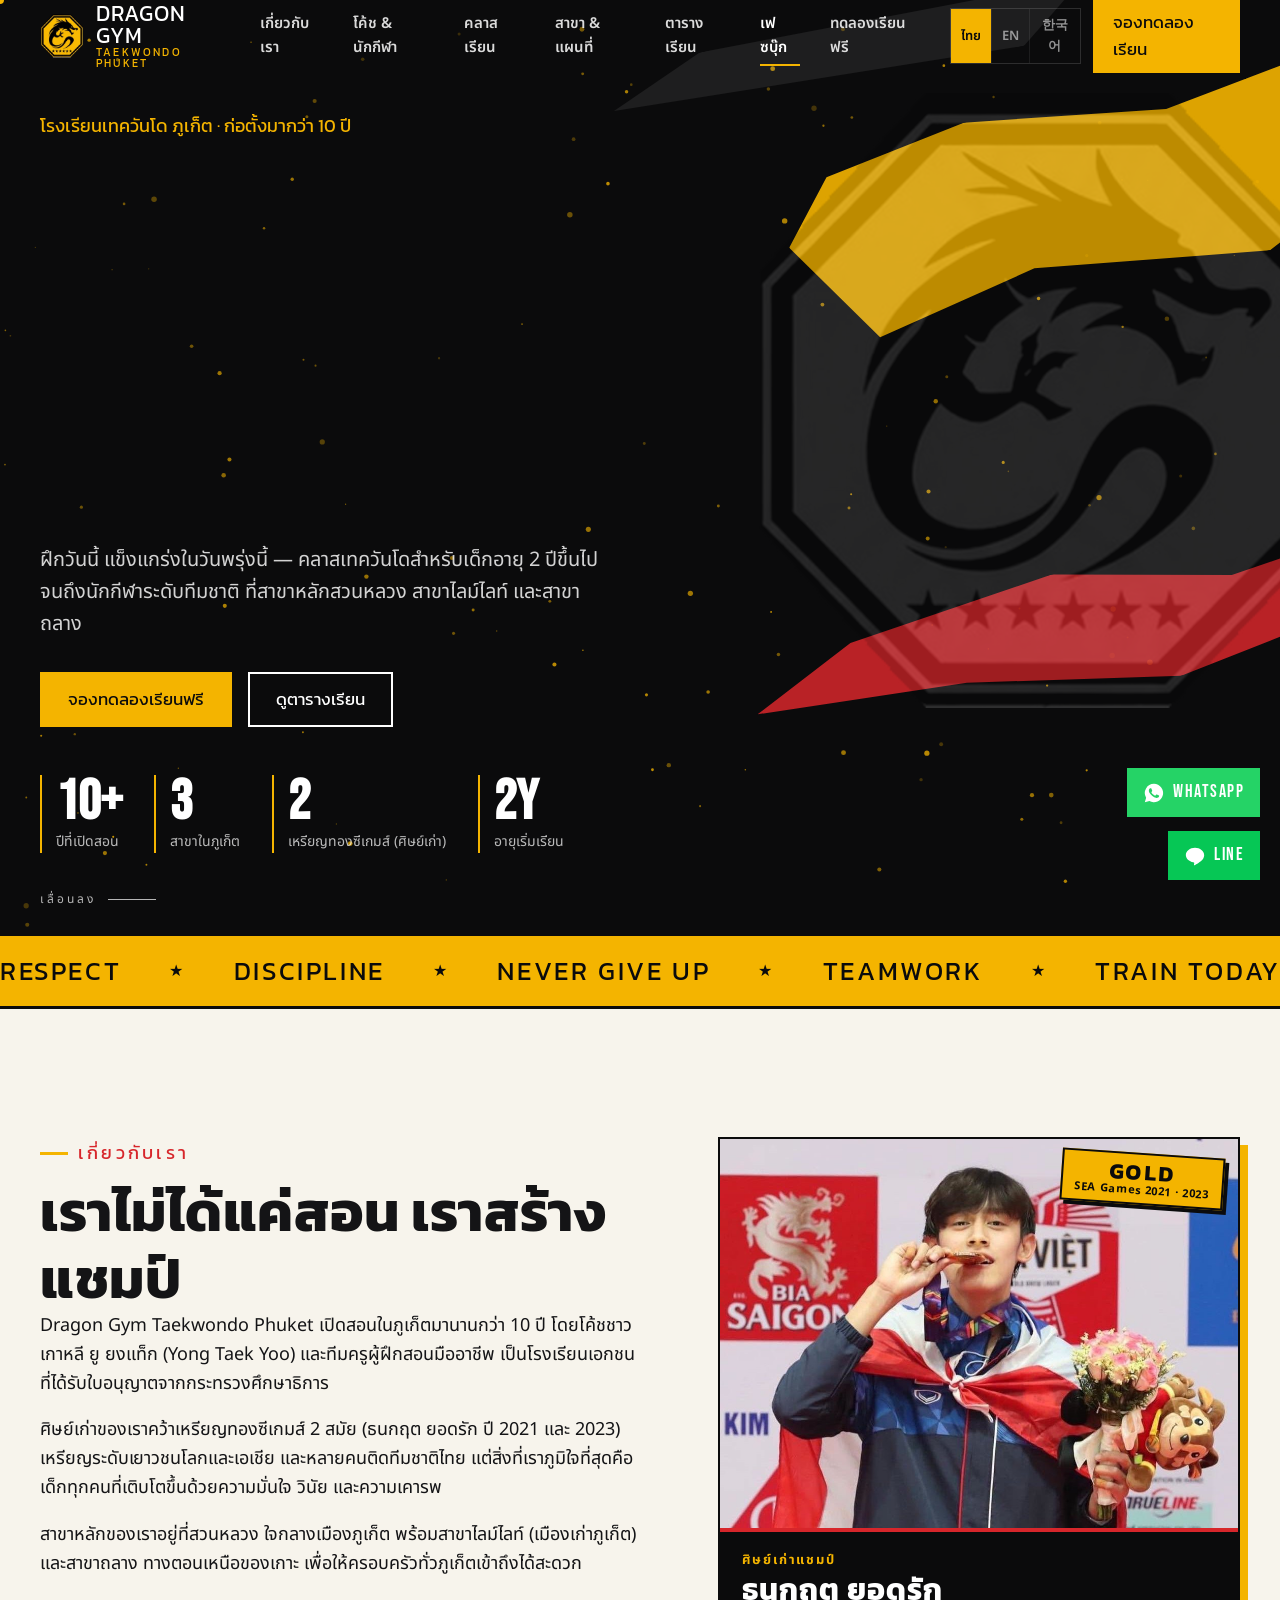
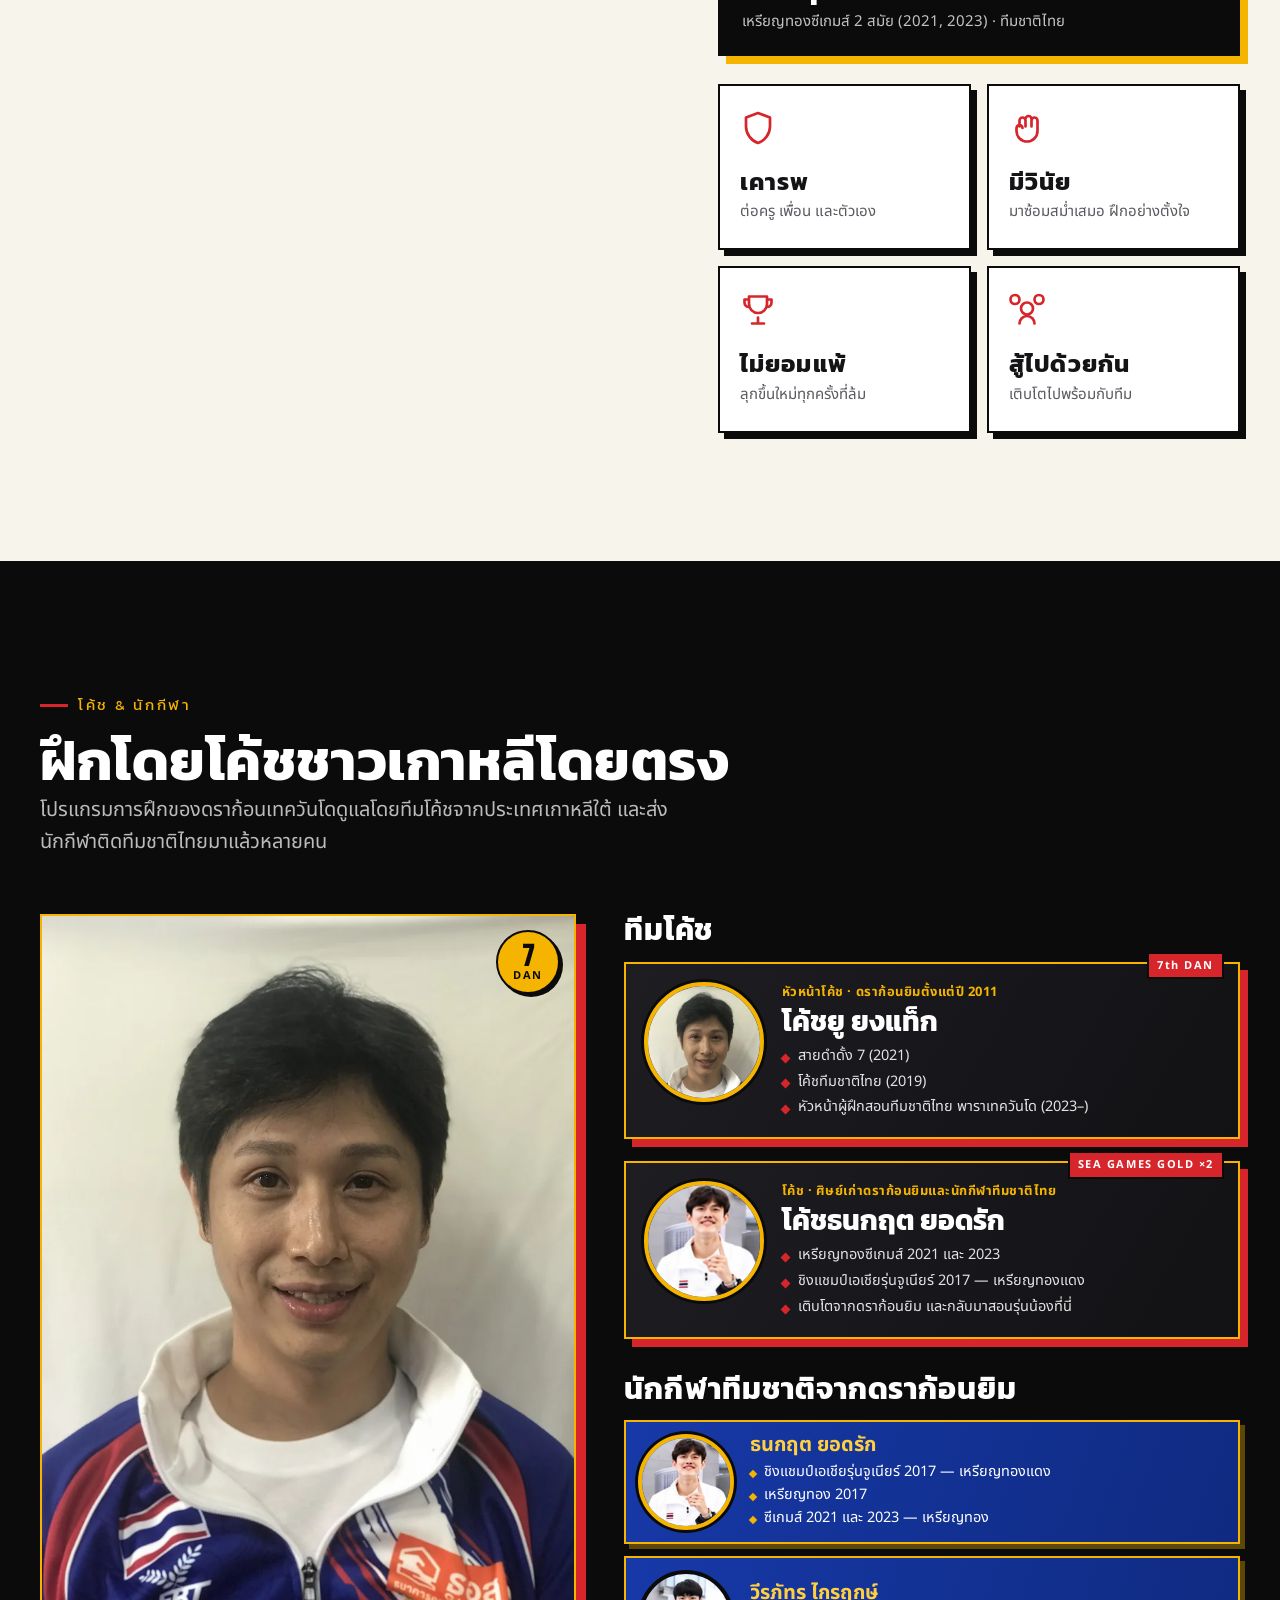
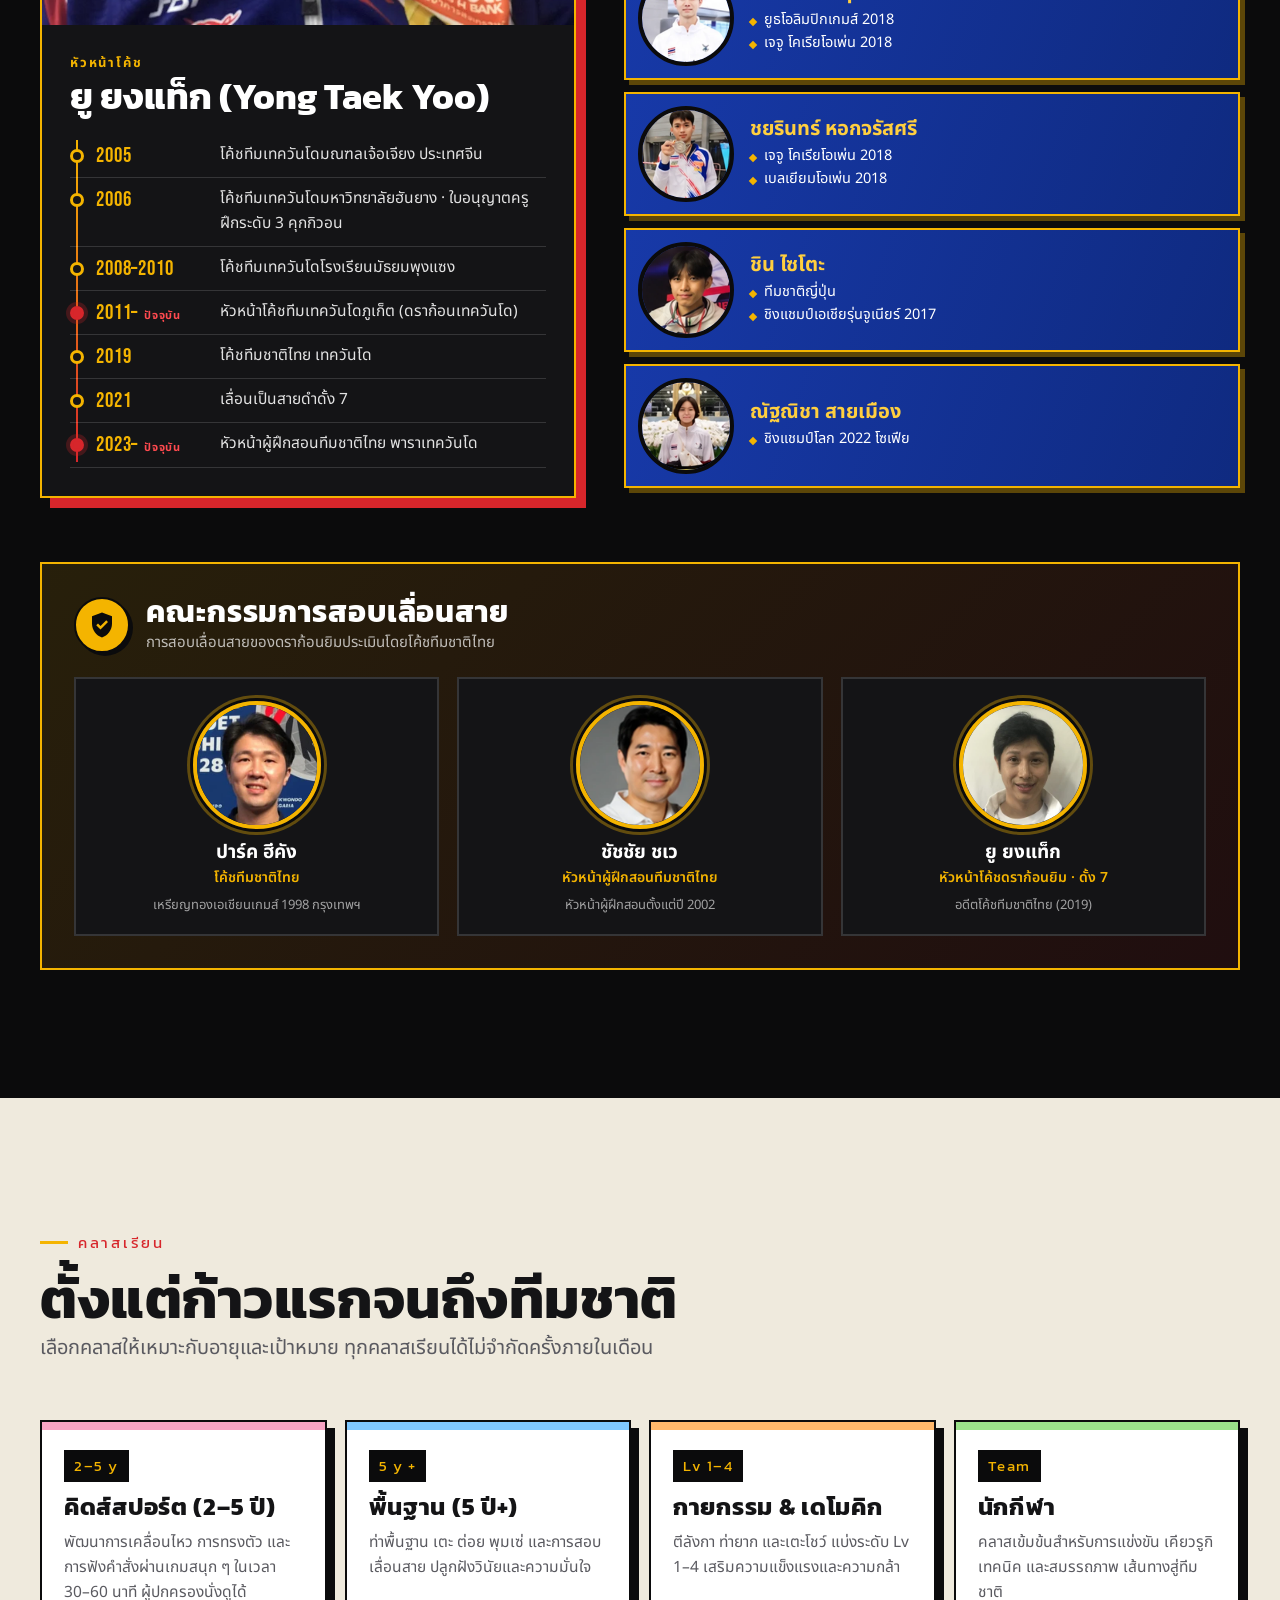
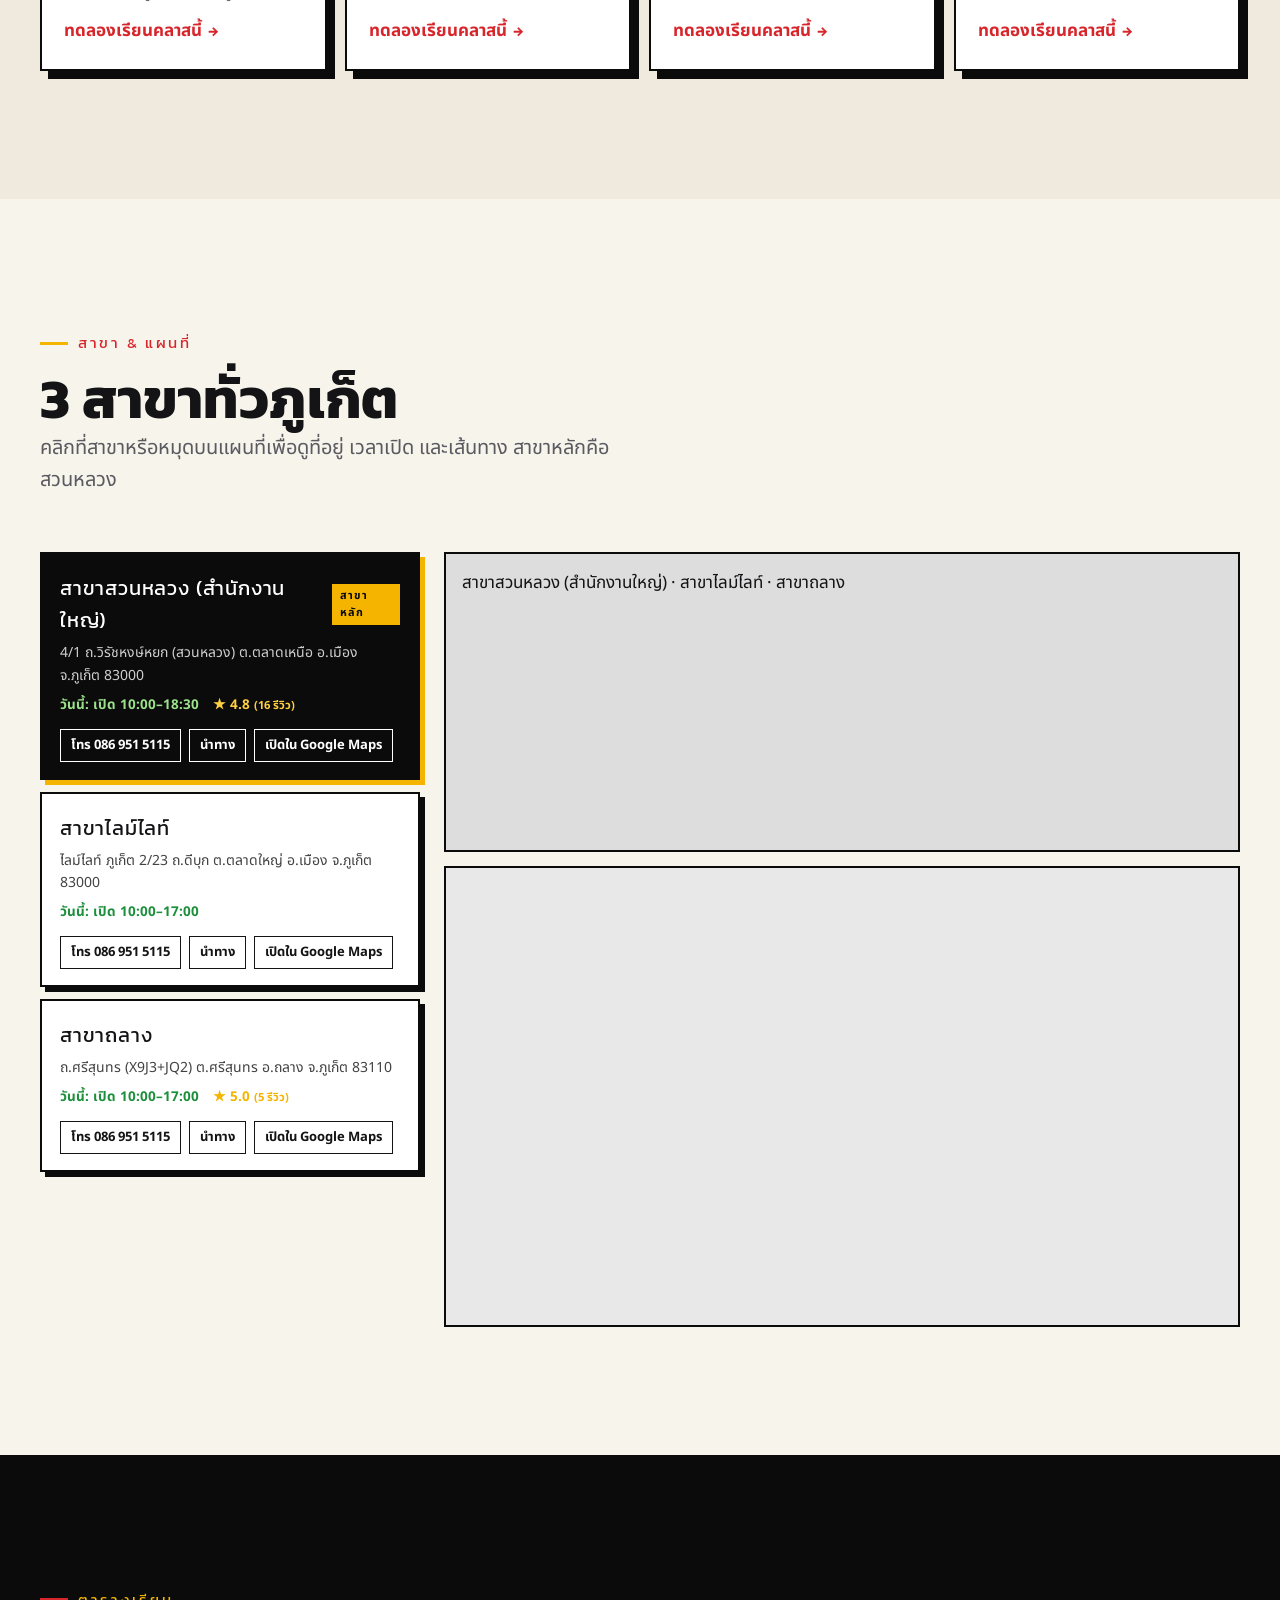
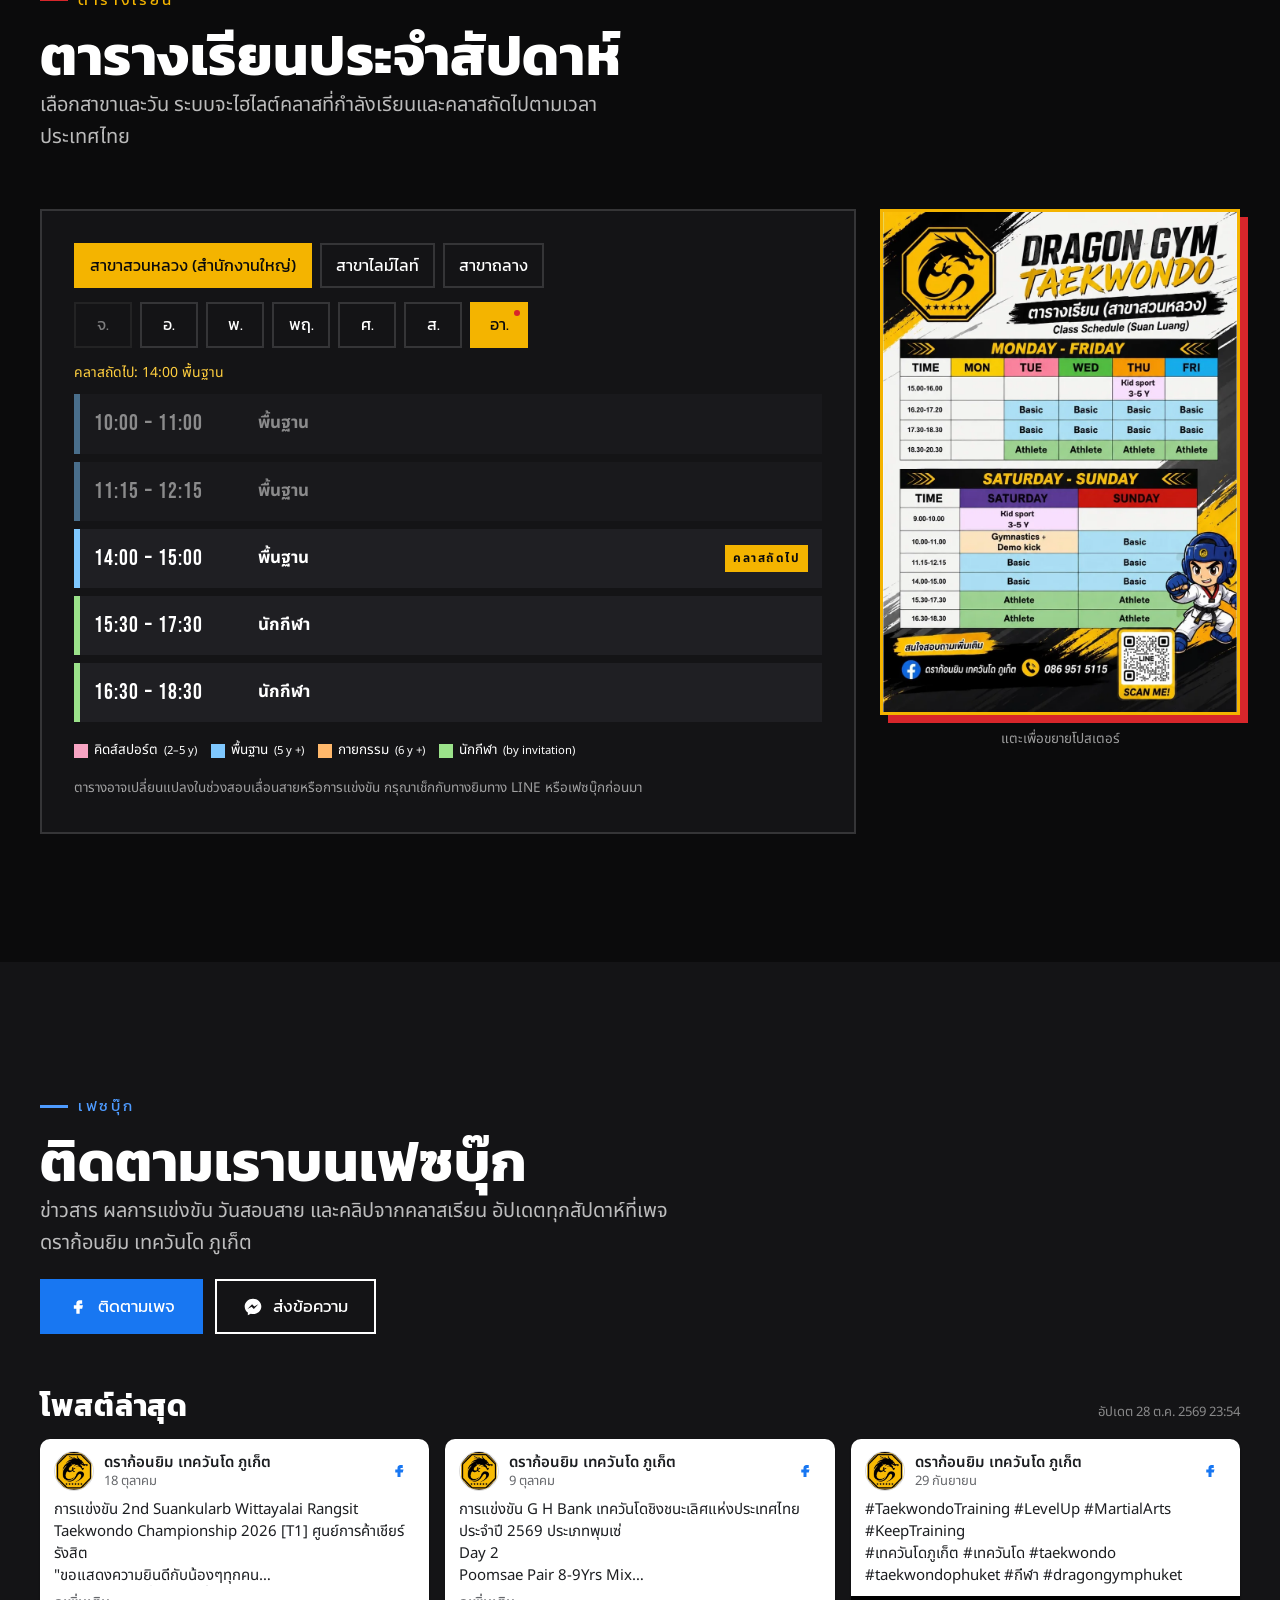
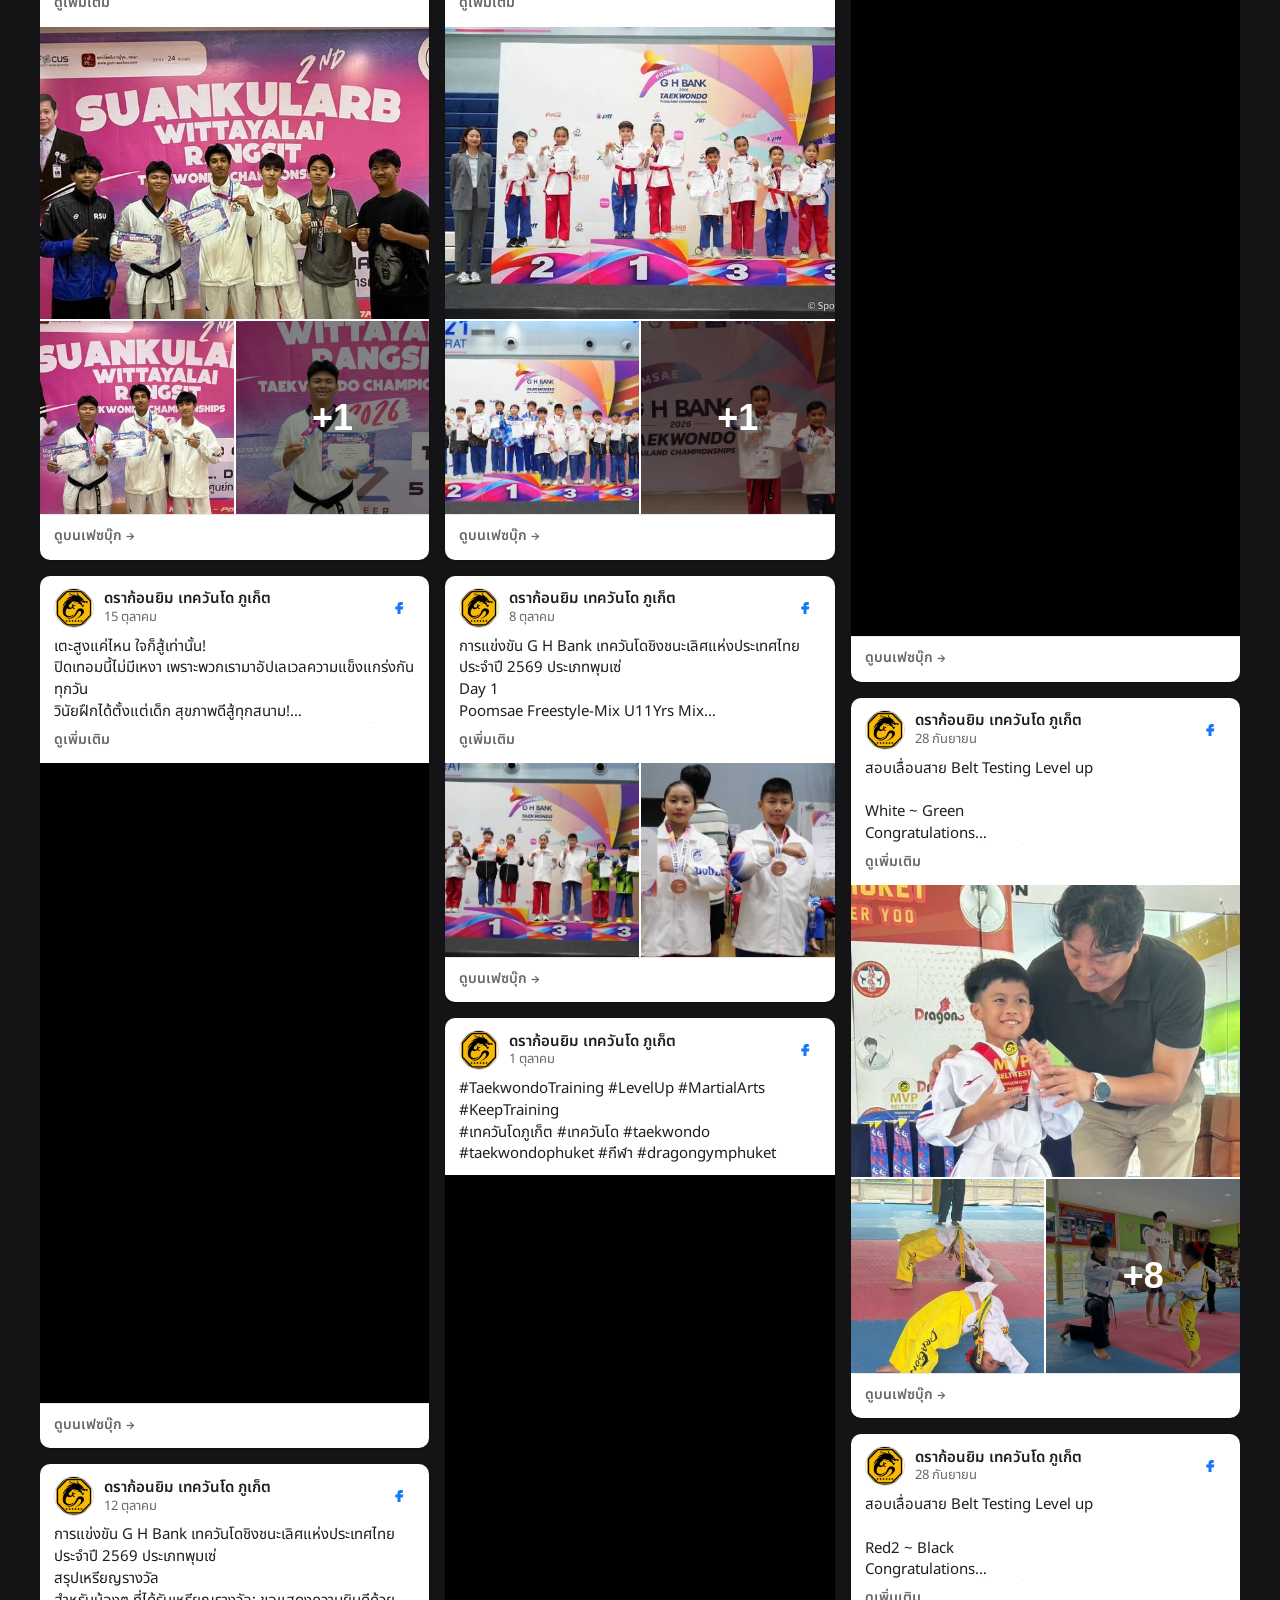
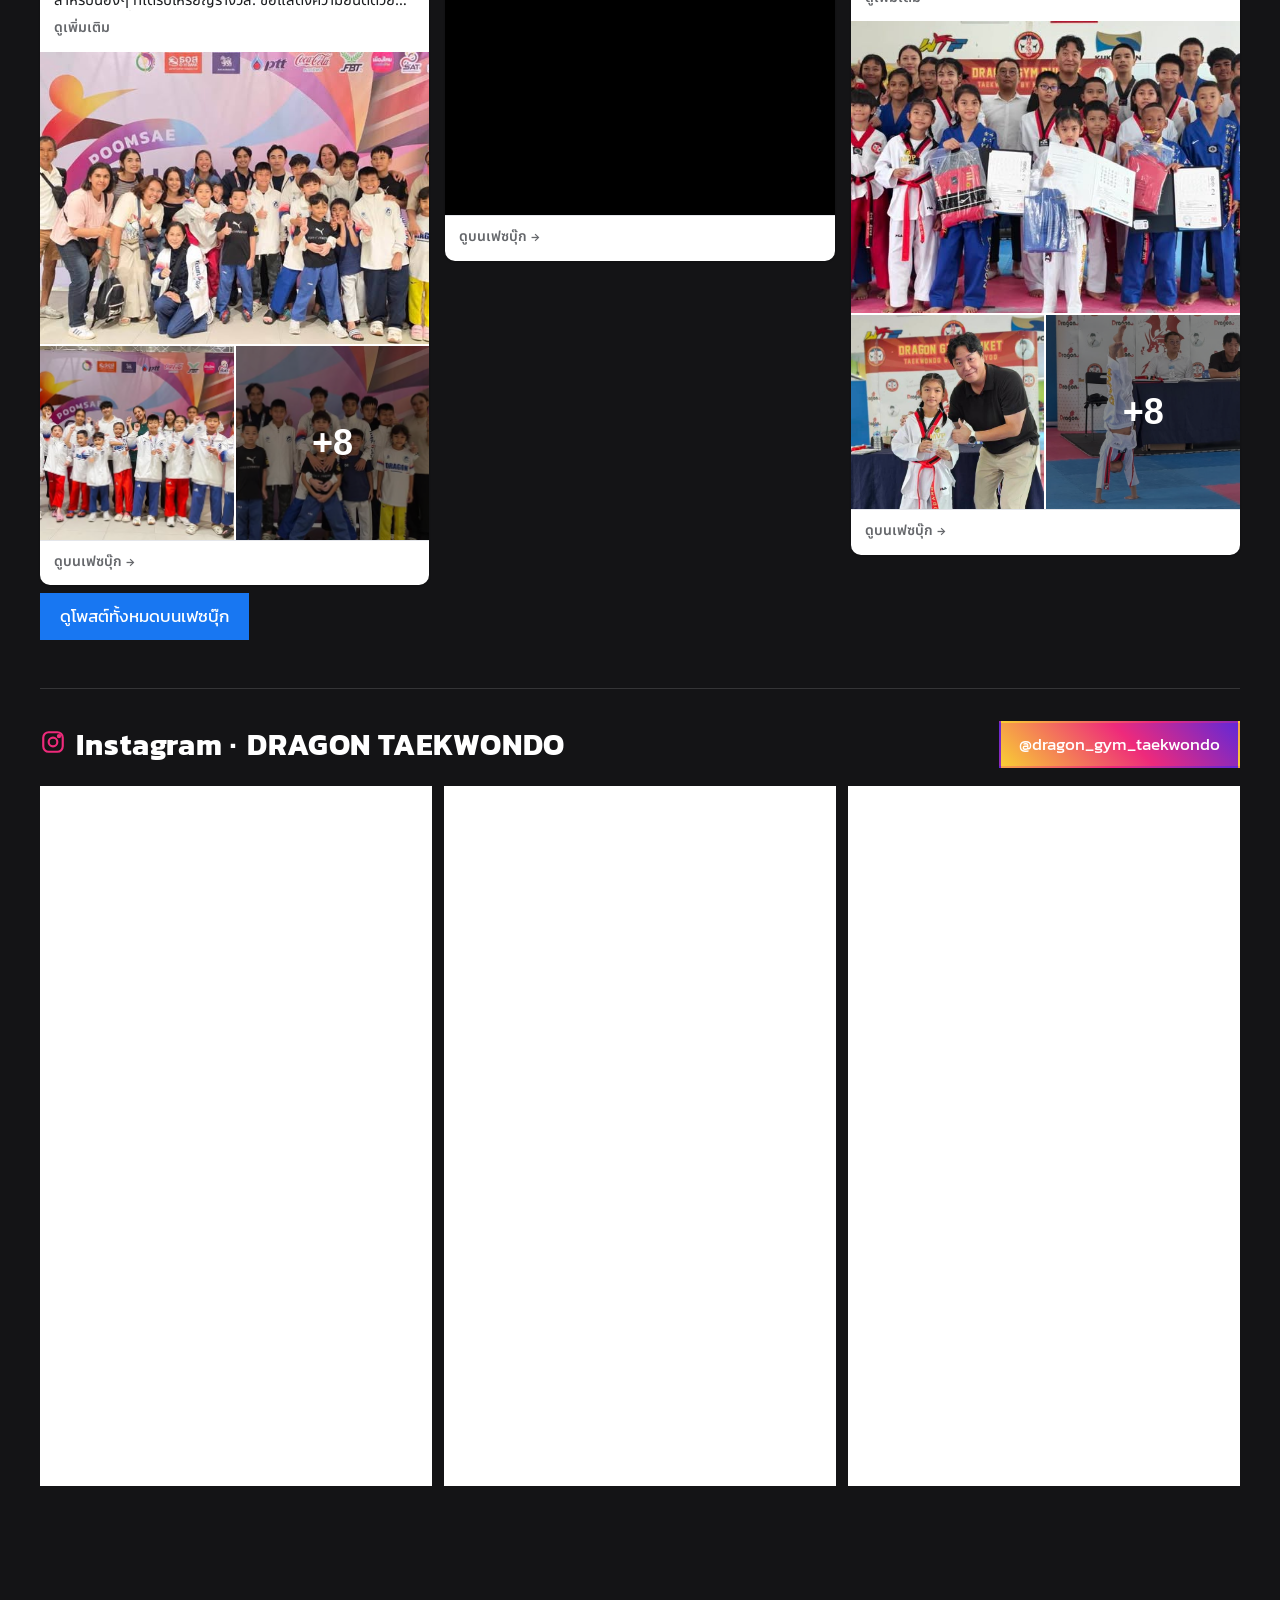
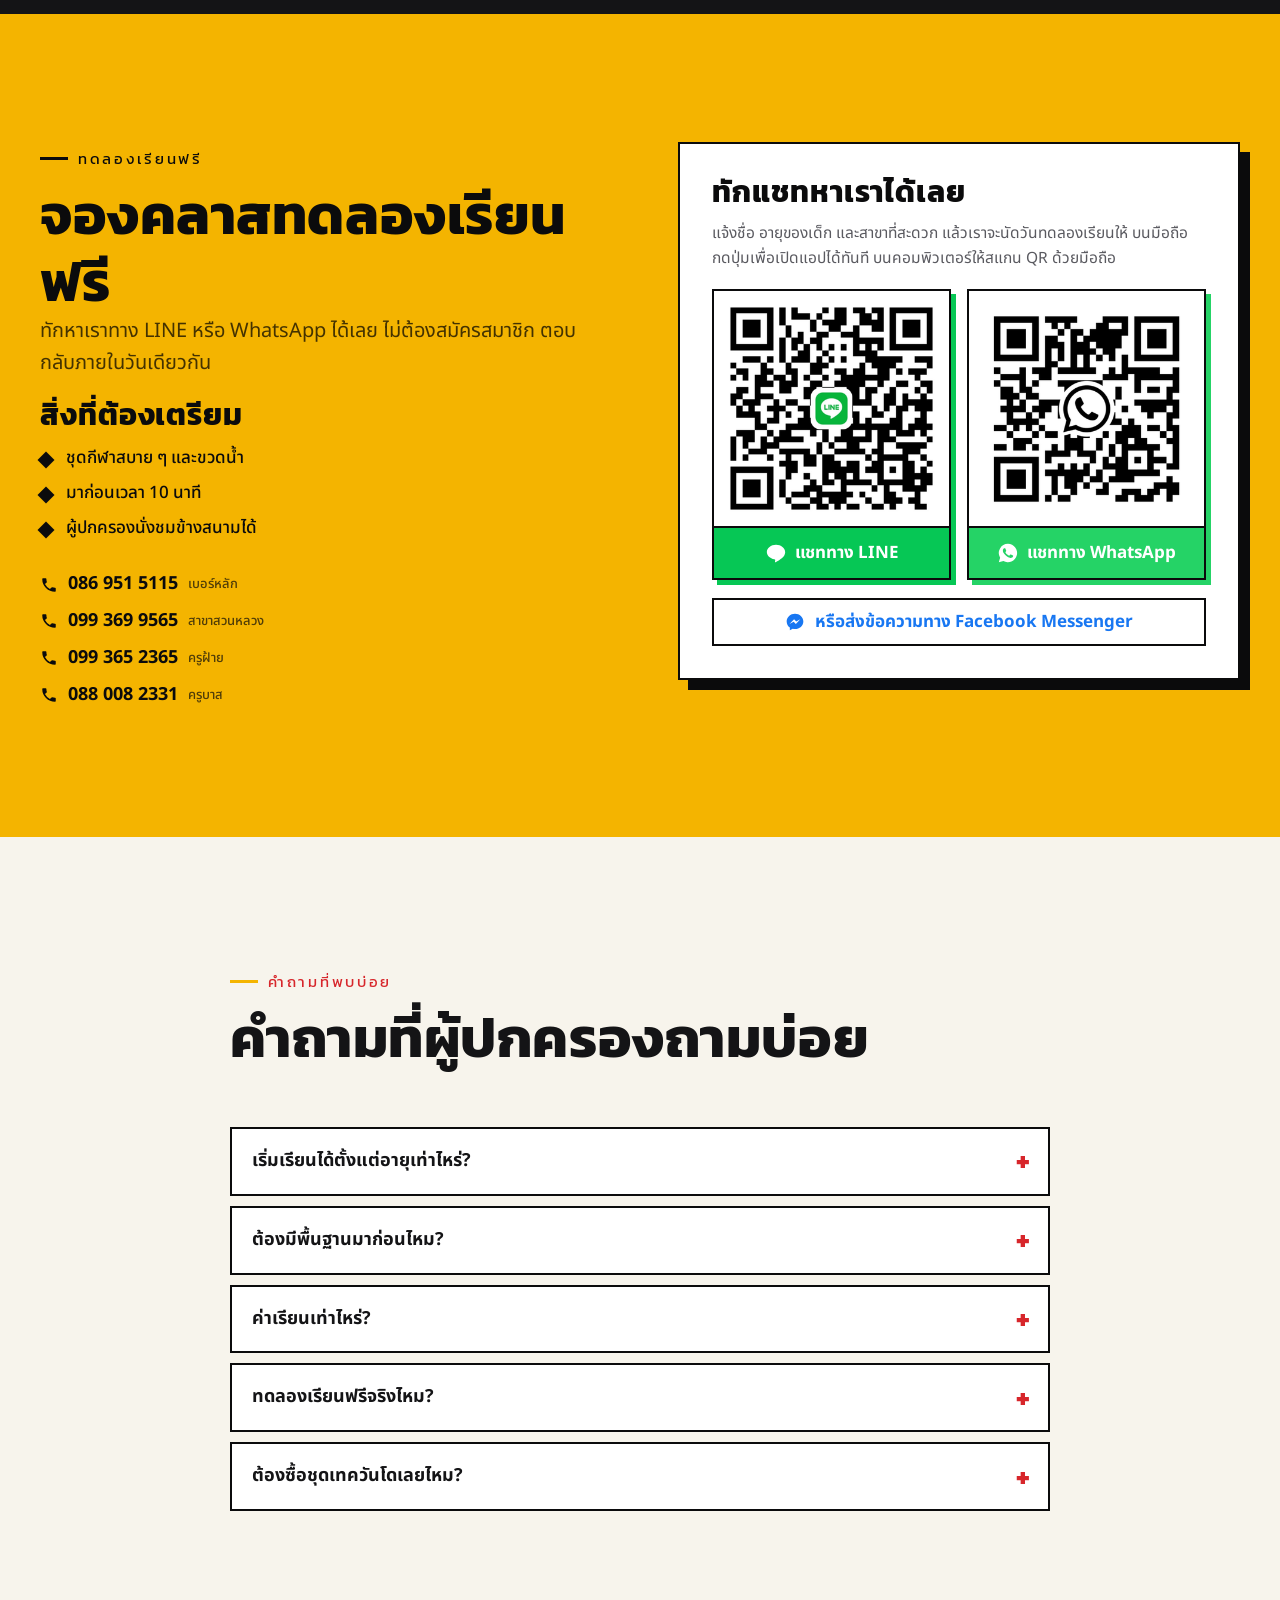
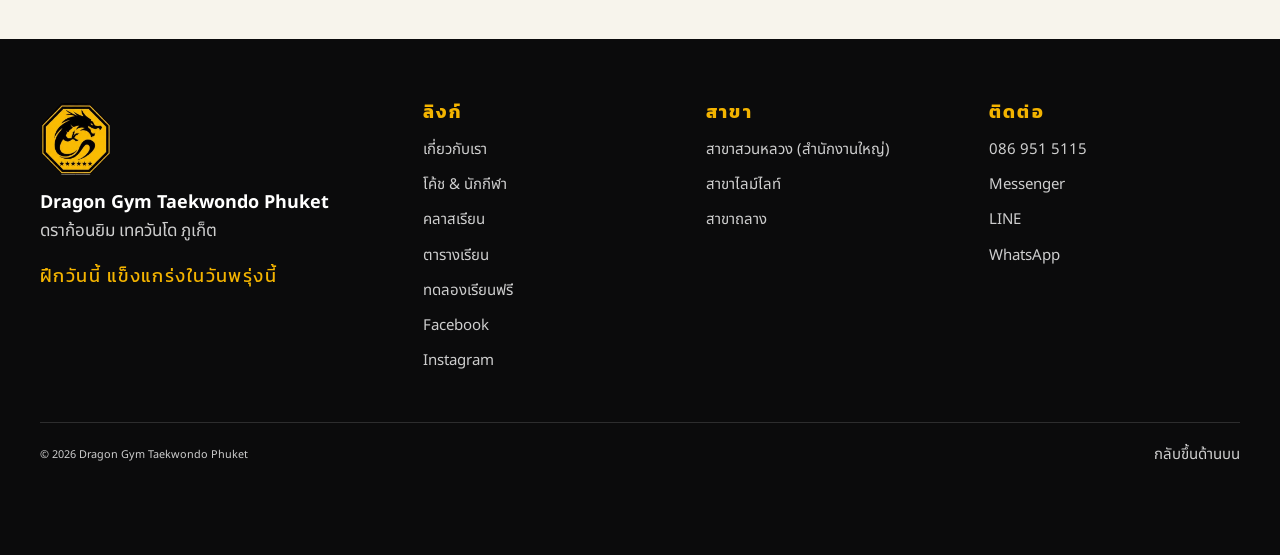
==== commit 24ca75fe: "fix(team): 유영택 코치 상반신 사진 교체, 코치진 2명(유영택·타나크릿)으로, 박희강 코치 아시안게임 금메달 - 왼쪽 카드·원형 사진을 유영택 코치 개인 사진(상반신)으로" ====
--- a/site/index.html
+++ b/site/index.html
@@ -34,7 +34,7 @@
   <link rel="preconnect" href="https://fonts.gstatic.com" crossorigin>
   <link href="https://fonts.googleapis.com/css2?family=Bebas+Neue&family=Kanit:wght@600;700&family=Noto+Sans+Thai:wght@400;500;600&family=Source+Sans+3:wght@400;500;600;700&family=Noto+Sans+KR:wght@400;500;700&family=Black+Han+Sans&display=swap" rel="stylesheet">
   <link rel="stylesheet" href="https://cdnjs.cloudflare.com/ajax/libs/leaflet/1.9.4/leaflet.min.css" referrerpolicy="no-referrer">
-  <link rel="stylesheet" href="styles.css?v=19">
+  <link rel="stylesheet" href="styles.css?v=22">
 
   <!-- 구조화 데이터: 조직 + 지점 3곳 + FAQ -->
   <script type="application/ld+json">
@@ -376,16 +376,11 @@
           <article class="coach" data-reveal>
             <figure class="coach__photo">
               <picture>
-                <source srcset="assets/team/coach-yoo.webp" type="image/webp">
-                <img src="assets/team/coach-yoo.jpg" alt="Left: Choi Young-seok, Thailand national team head coach. Right: Yong Taek Yoo, Dragon Gym head coach" width="448" height="288" loading="lazy" decoding="async">
+                <source srcset="assets/team/coach-yoo.webp?v=3" type="image/webp">
+                <img src="assets/team/coach-yoo.jpg?v=3" alt="Coach Yong Taek Yoo" width="750" height="1000" loading="lazy" decoding="async">
               </picture>
               <span class="coach__badge" aria-hidden="true"><b>7</b><small>DAN</small></span>
             </figure>
-            <!-- 사진 속 인물: 왼쪽 최영석 감독, 오른쪽 유영택 코치 (도장 확인 2026-10-29) -->
-            <div class="coach__who">
-              <p class="coach__person coach__person--left"><strong data-i18n="team.leftName">ชัชชัย ชเว</strong><span data-i18n="team.leftRole">หัวหน้าผู้ฝึกสอนทีมชาติไทย · กรรมการสอบเลื่อนสายดราก้อนยิม</span></p>
-              <p class="coach__person coach__person--right"><strong data-i18n="team.rightName">ยู ยงแท็ก</strong><span data-i18n="team.rightRole">หัวหน้าโค้ชดราก้อนยิม</span></p>
-            </div>
             <div class="coach__body">
               <p class="coach__role" data-i18n="team.coachRole">หัวหน้าโค้ช</p>
               <h3 class="coach__name" data-i18n="team.coachName">ยู ยงแท็ก (Yong Taek Yoo)</h3>
@@ -393,8 +388,8 @@
             </div>
           </article>
           <div class="athletes" data-reveal>
-            <!-- 감독·코치진: 최영석 총감독, 타나크릿 요드락 코치 (유영택 수석코치는 왼쪽 카드) -->
-            <h3 class="h3 athletes__title" data-i18n="team.staffTitle">หัวหน้าผู้ฝึกสอนและทีมโค้ช</h3>
+            <!-- 코치진: 유영택 코치, 타나크릿 요드락 코치 (최영석 총감독은 승단 심사위원진) -->
+            <h3 class="h3 athletes__title" data-i18n="team.staffTitle">ทีมโค้ช</h3>
             <div class="staff" id="staffCards"></div>
             <h3 class="h3 athletes__title" data-i18n="team.athletesTitle">นักกีฬาทีมชาติจากดราก้อนยิม</h3>
             <ul class="athletes__list" id="athleteList"></ul>
@@ -658,7 +653,7 @@
   <script src="https://cdnjs.cloudflare.com/ajax/libs/gsap/3.13.0/ScrollTrigger.min.js" defer></script>
   <script src="https://cdnjs.cloudflare.com/ajax/libs/leaflet/1.9.4/leaflet.min.js" referrerpolicy="no-referrer" defer></script>
   <script src="https://cdn.jsdelivr.net/npm/lenis@1.3.4/dist/lenis.min.js" defer></script>
-  <script src="data.js?v=19" defer></script>
-  <script src="main.js?v=19" defer></script>
+  <script src="data.js?v=22" defer></script>
+  <script src="main.js?v=22" defer></script>
 </body>
 </html>
--- a/site/styles.css
+++ b/site/styles.css
@@ -226,7 +226,8 @@
 .team .lead { color: rgba(255,255,255,.72); }
 .team__grid { display: grid; grid-template-columns: minmax(0, 1fr) minmax(0, 1.15fr); gap: clamp(24px, 4vw, 48px); align-items: start; }
 .coach { background: var(--ink); border: 2px solid var(--gold); box-shadow: 10px 10px 0 var(--red); }
-.coach__photo { position: relative; margin: 0; overflow: hidden; aspect-ratio: 448 / 288; background: #222; }
+.coach__photo { position: relative; margin: 0; overflow: hidden; aspect-ratio: 3 / 4; width: 100%; background: #eee; }
+.coach__photo img { object-position: 50% 50%; }
 .coach__photo img { width: 100%; height: 100%; object-fit: cover; display: block; transition: transform .6s var(--ease); }
 .coach:hover .coach__photo img { transform: scale(1.04); }
 .coach__badge { position: absolute; right: 14px; top: 14px; width: 64px; height: 64px; border-radius: 50%; background: var(--gold); color: var(--black); border: 2px solid var(--black); display: grid; place-content: center; text-align: center; line-height: .9; box-shadow: 3px 3px 0 var(--black); }
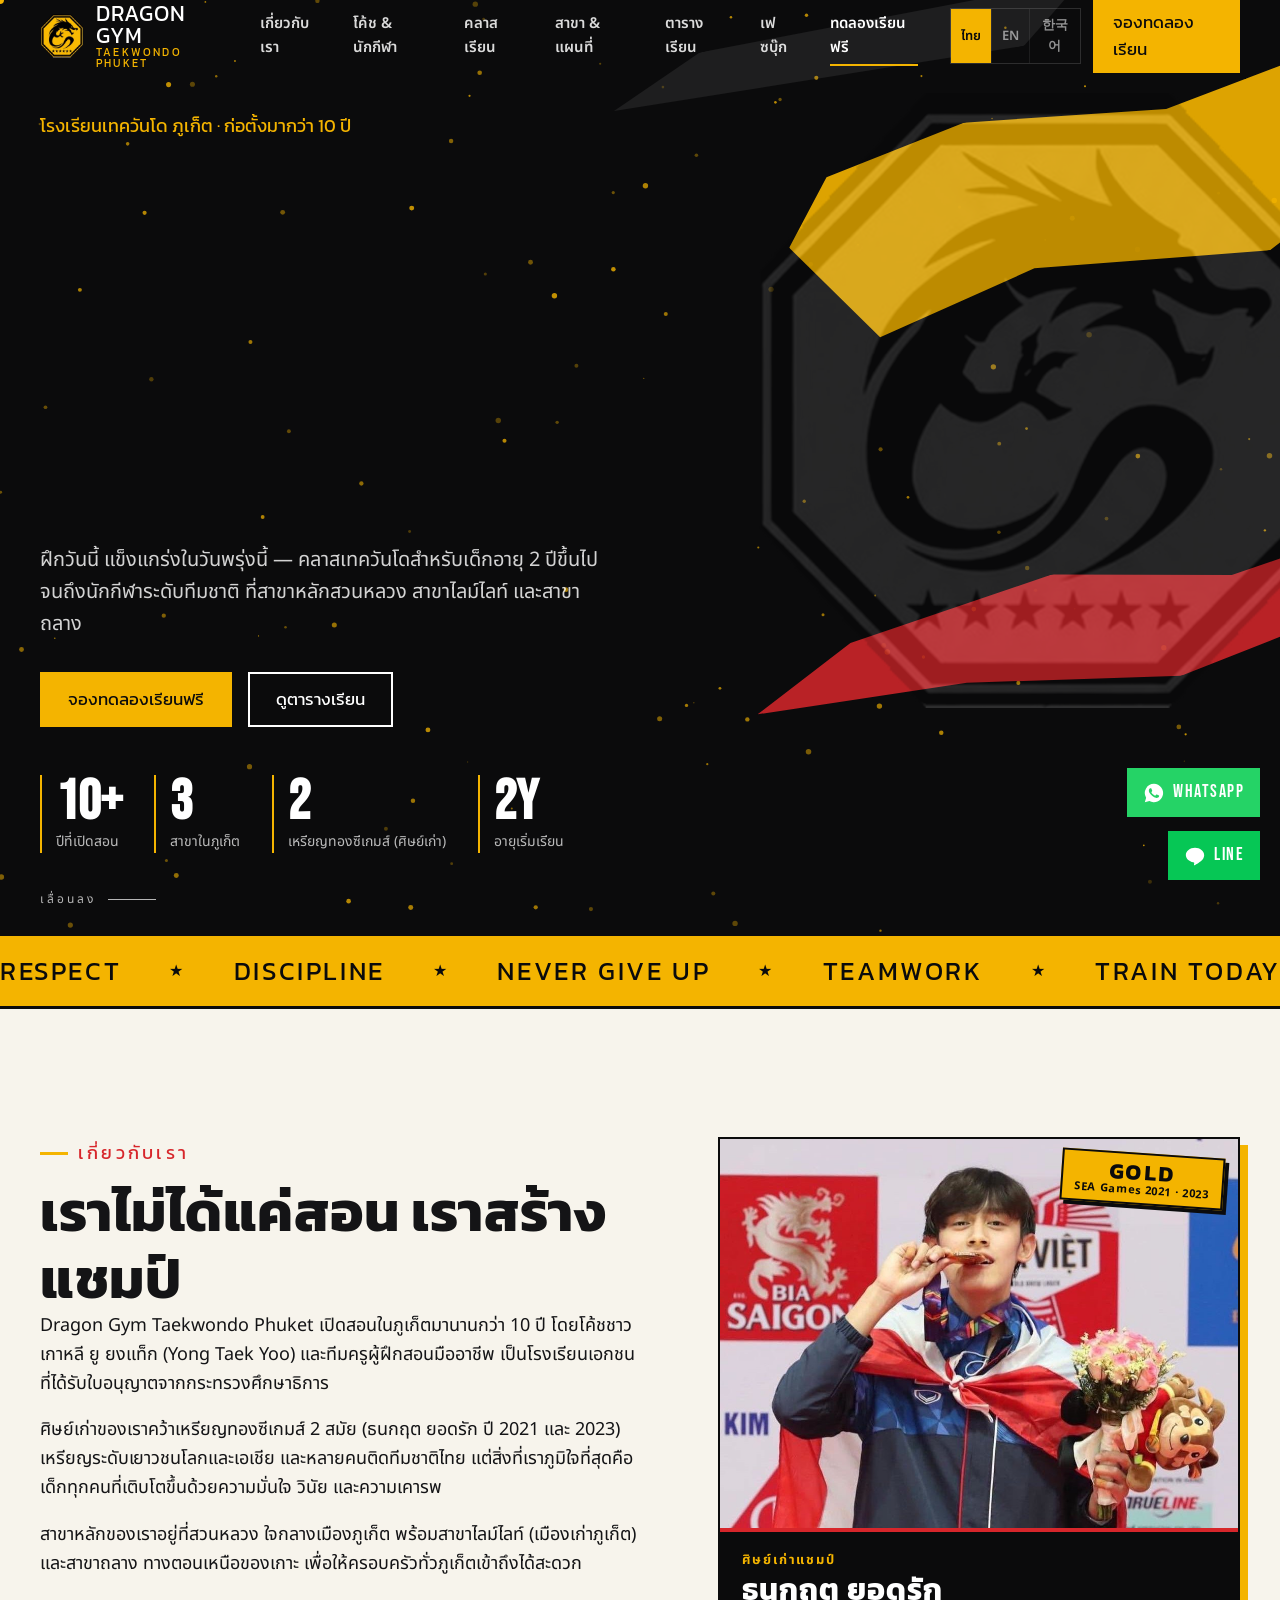
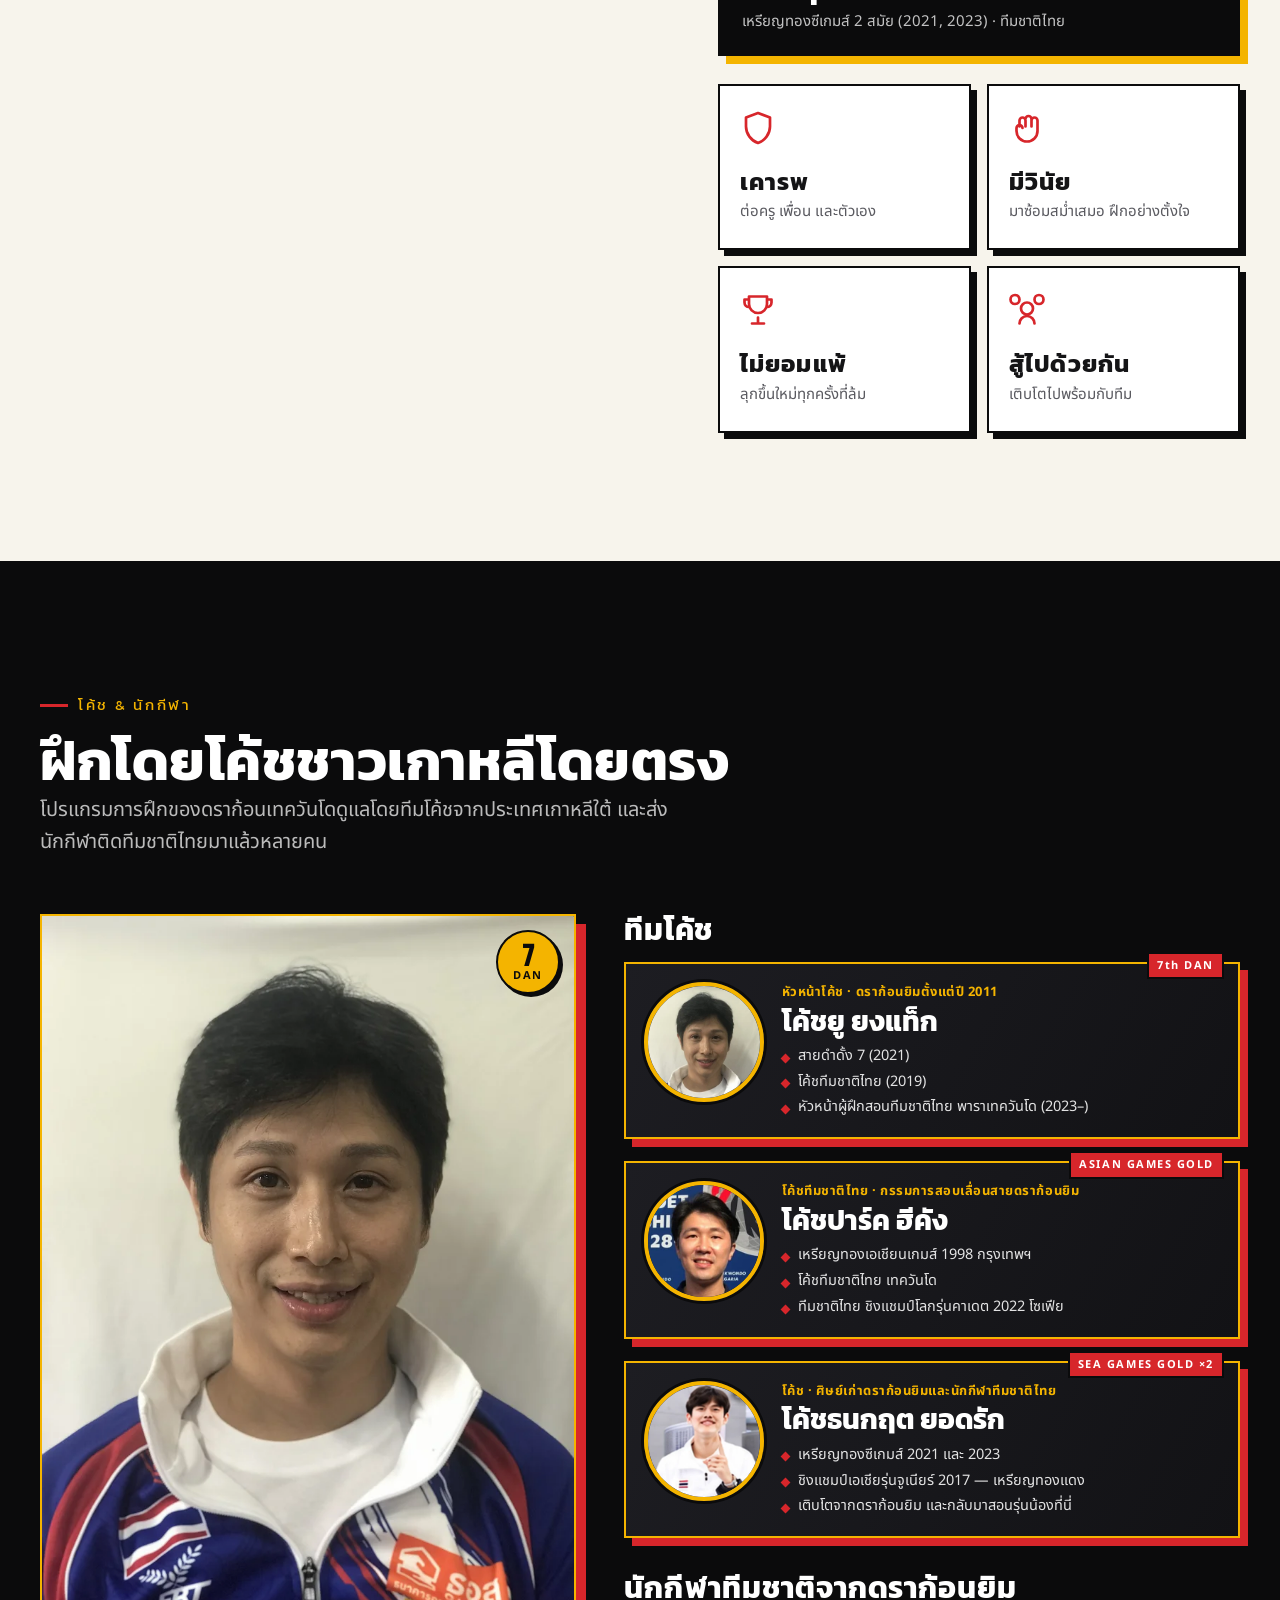
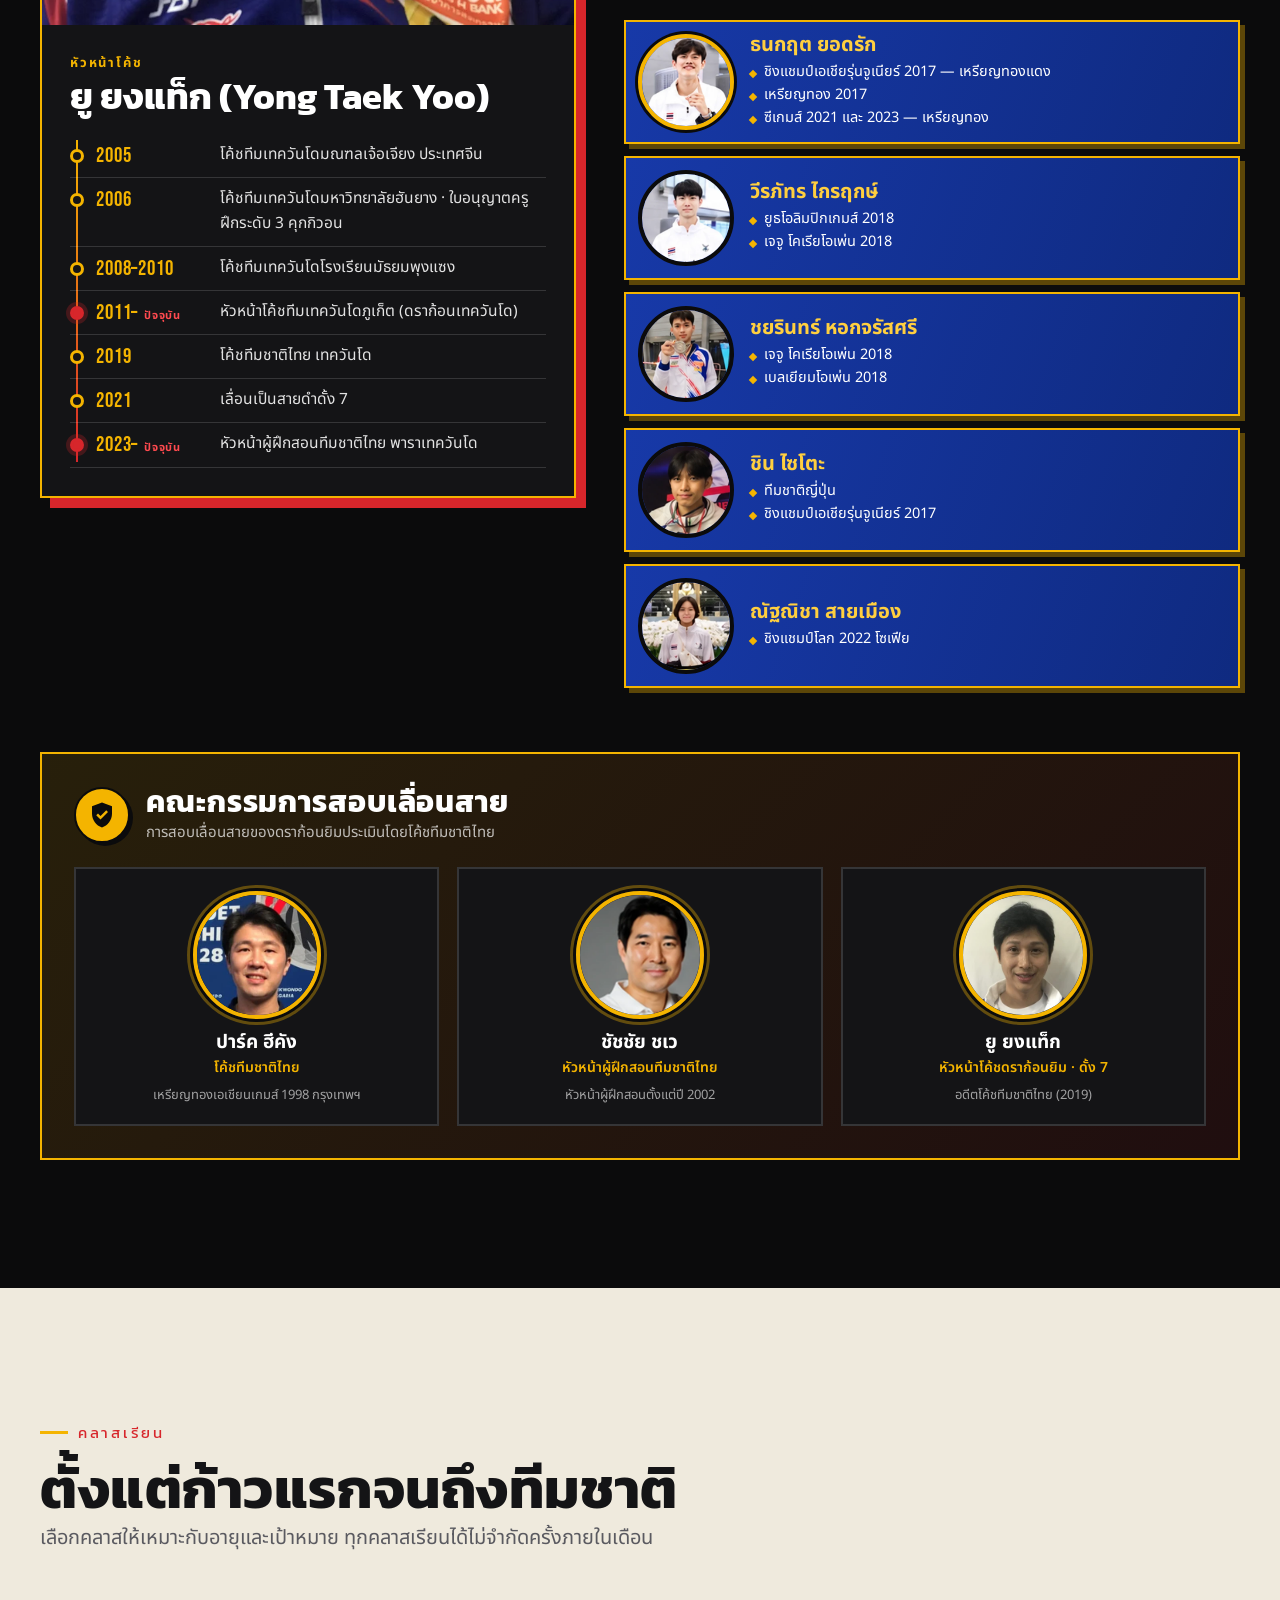
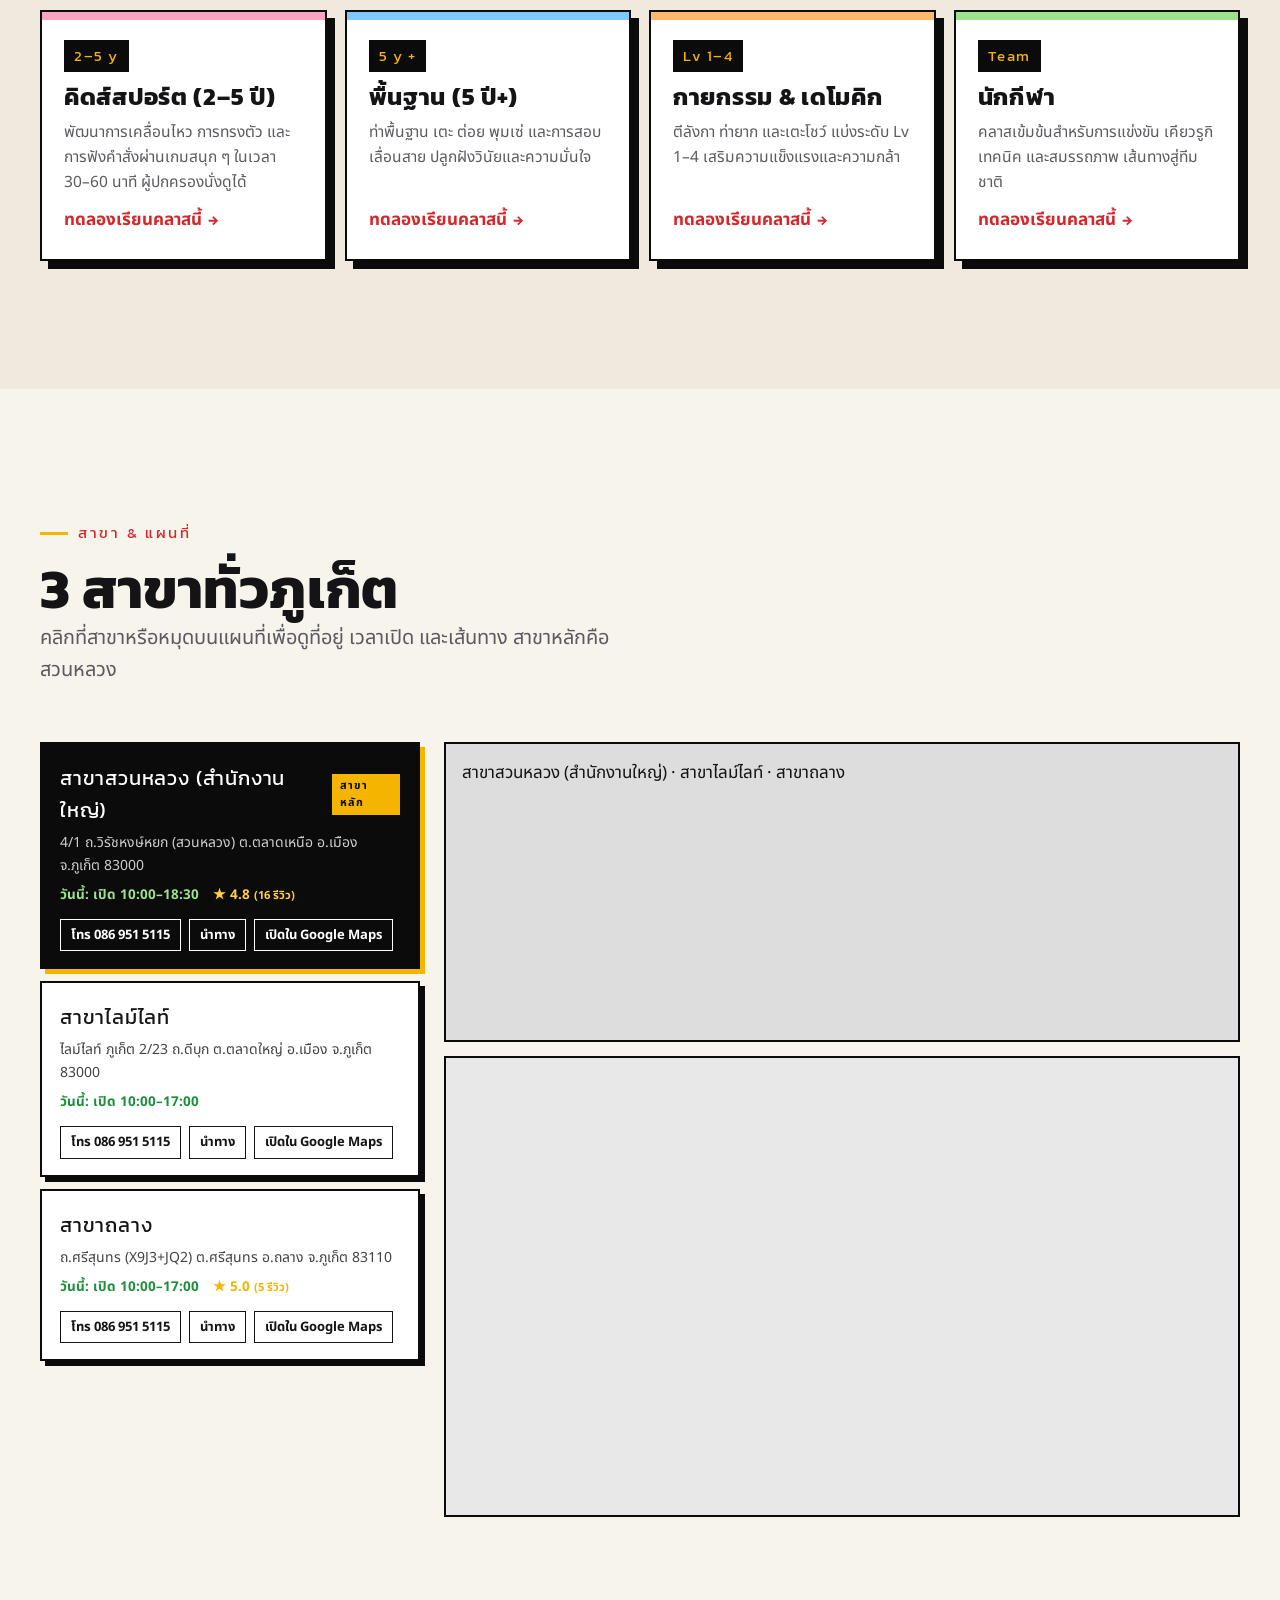
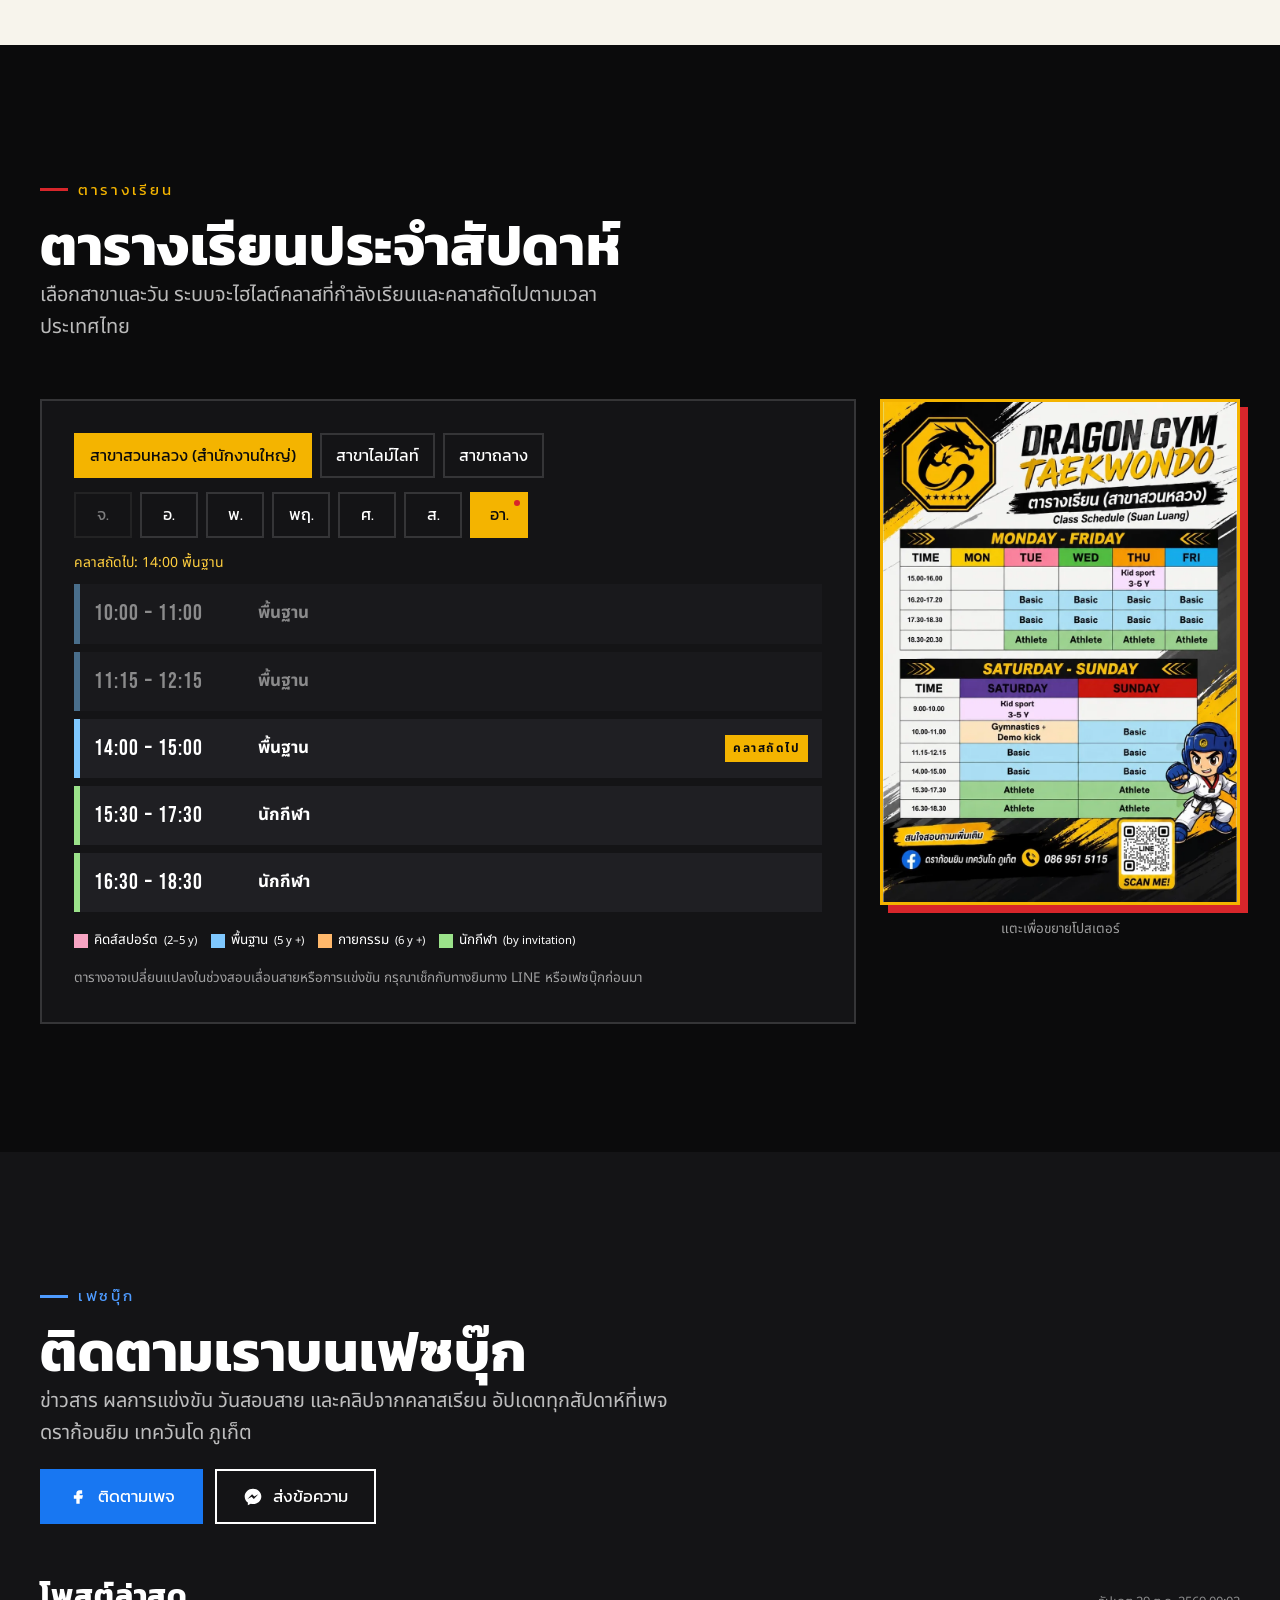
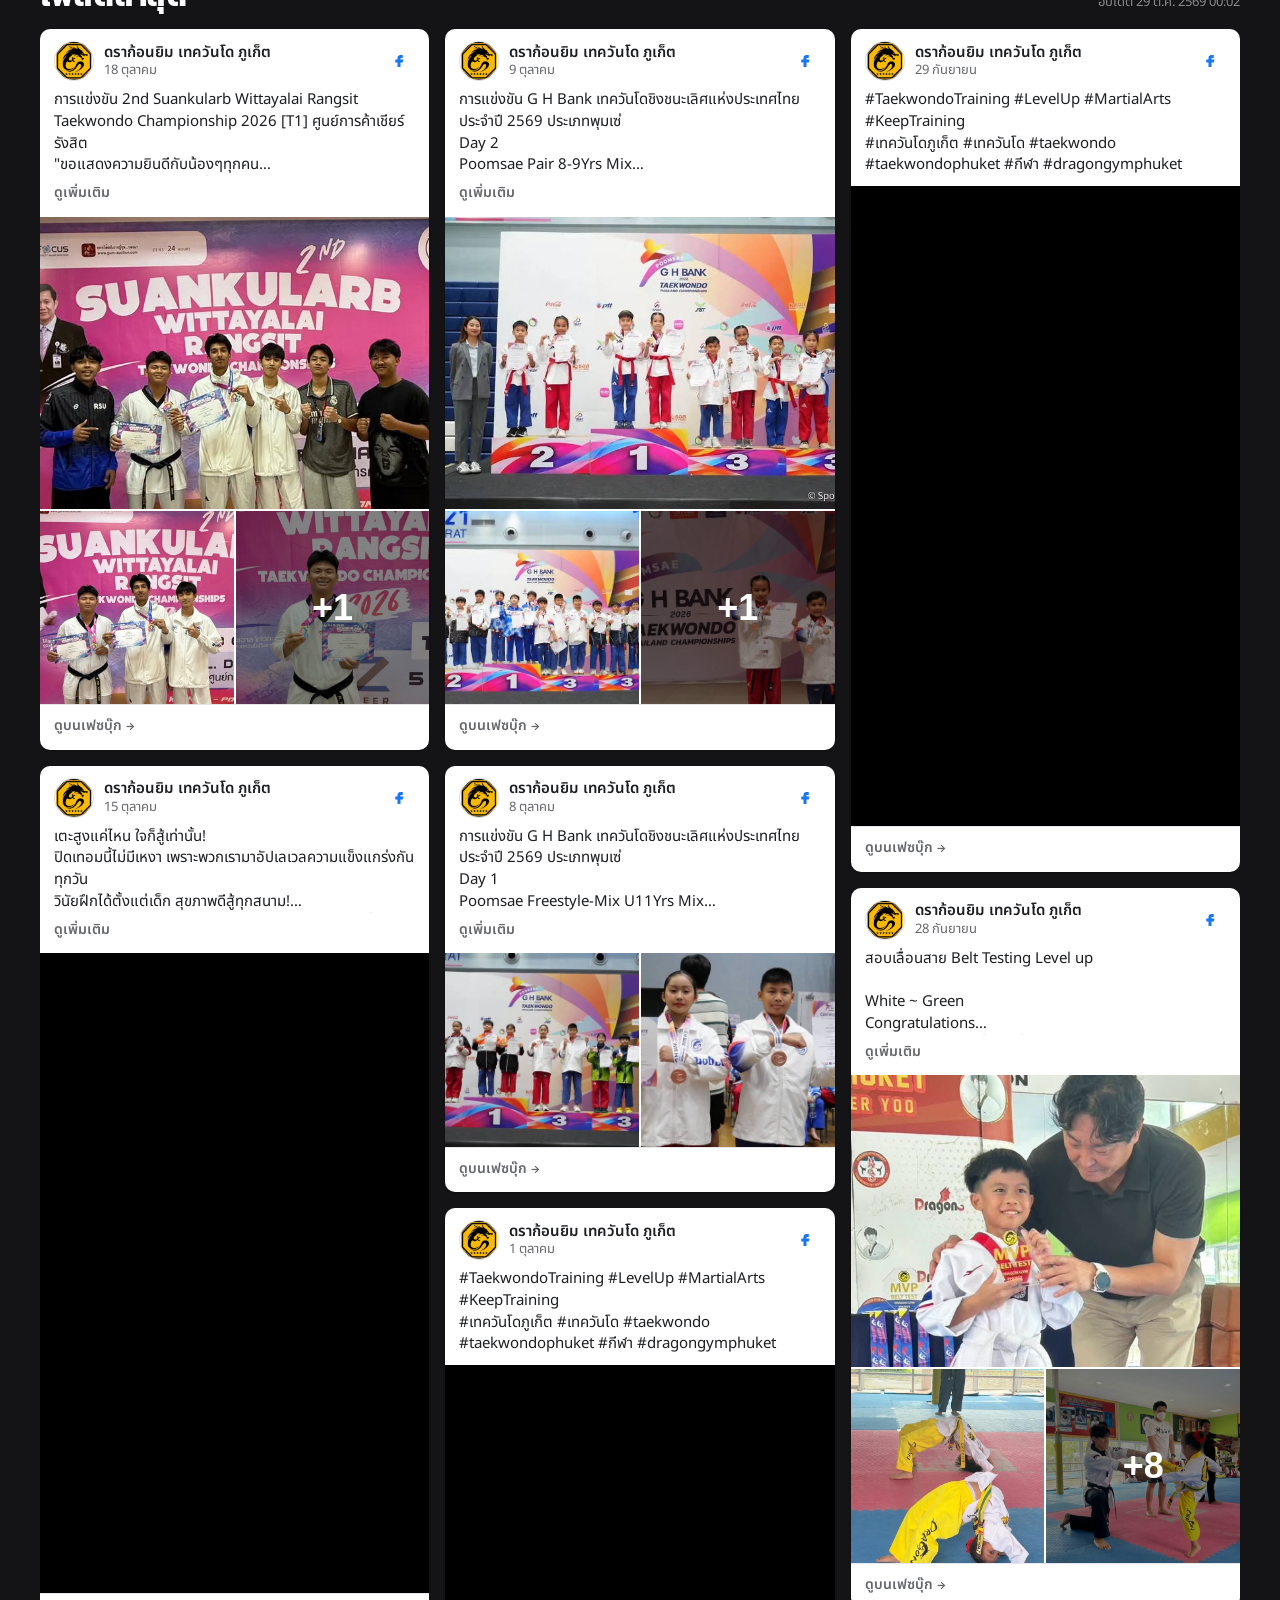
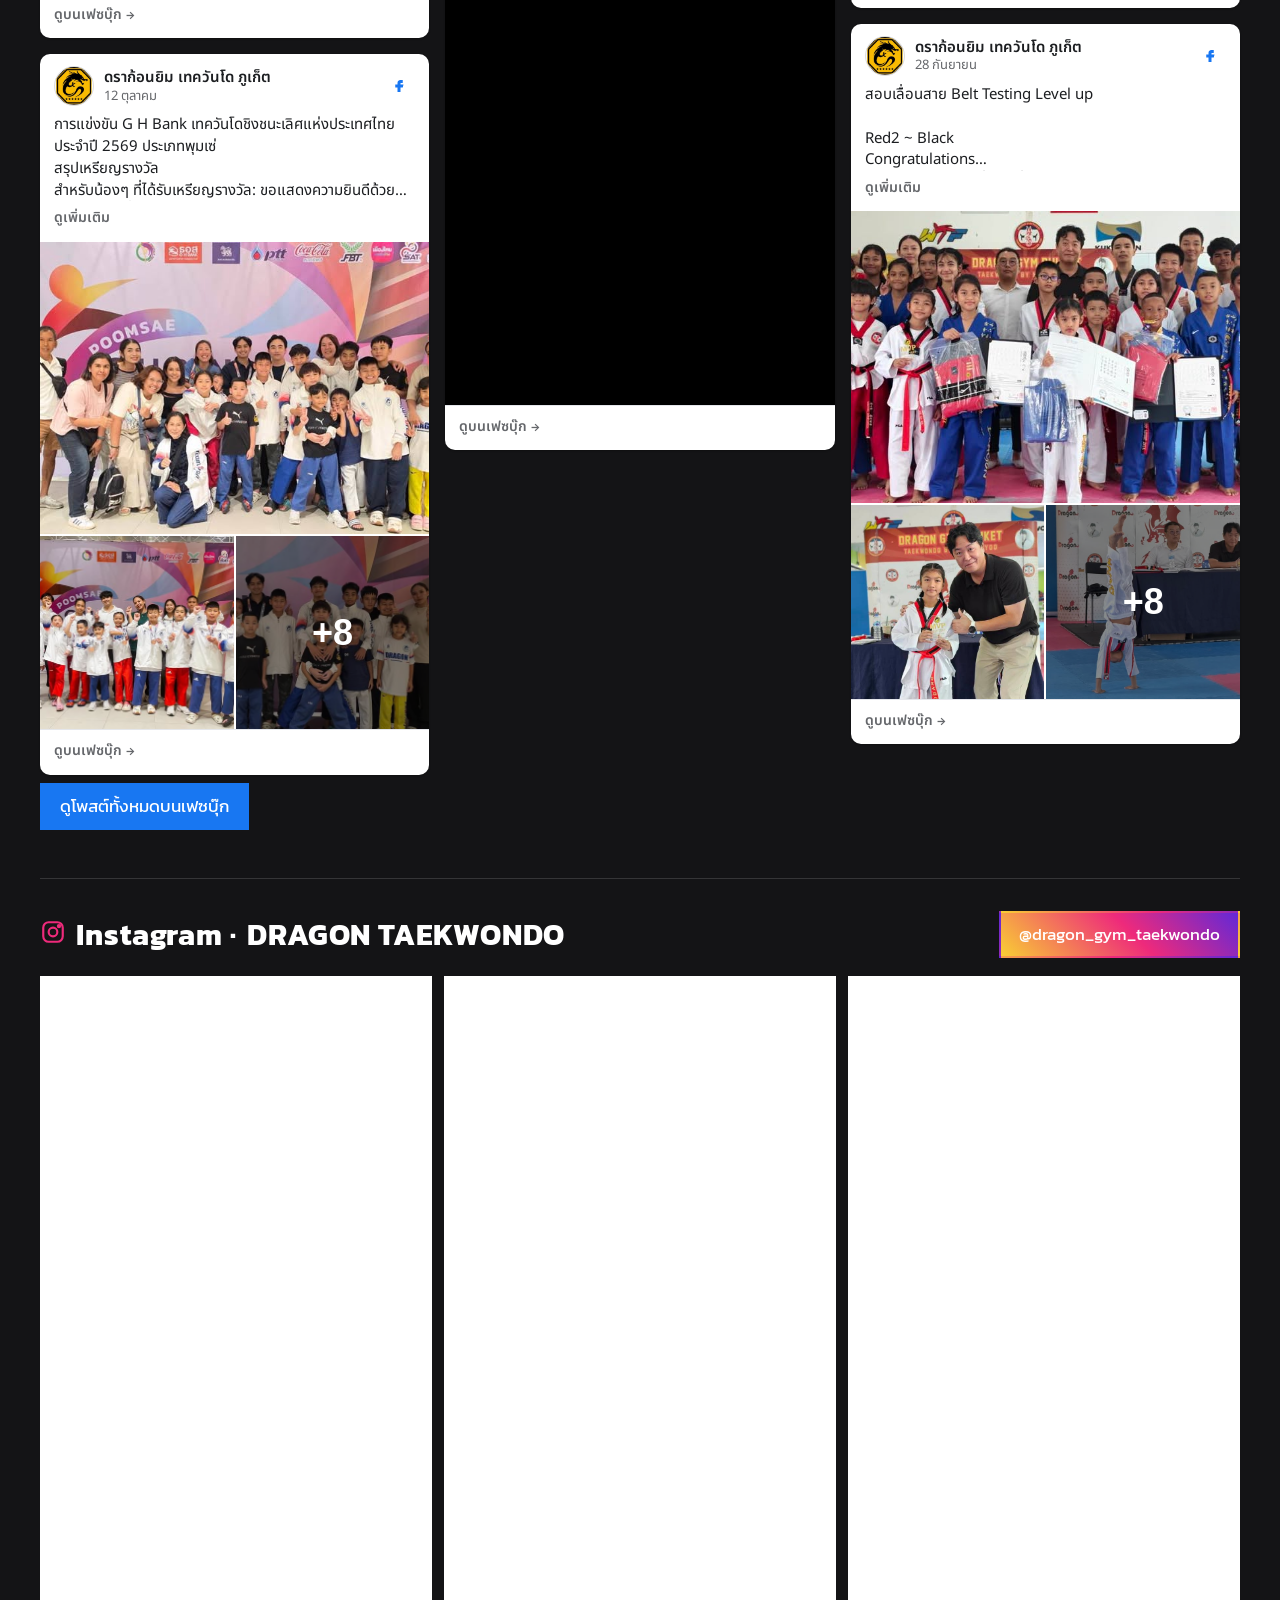
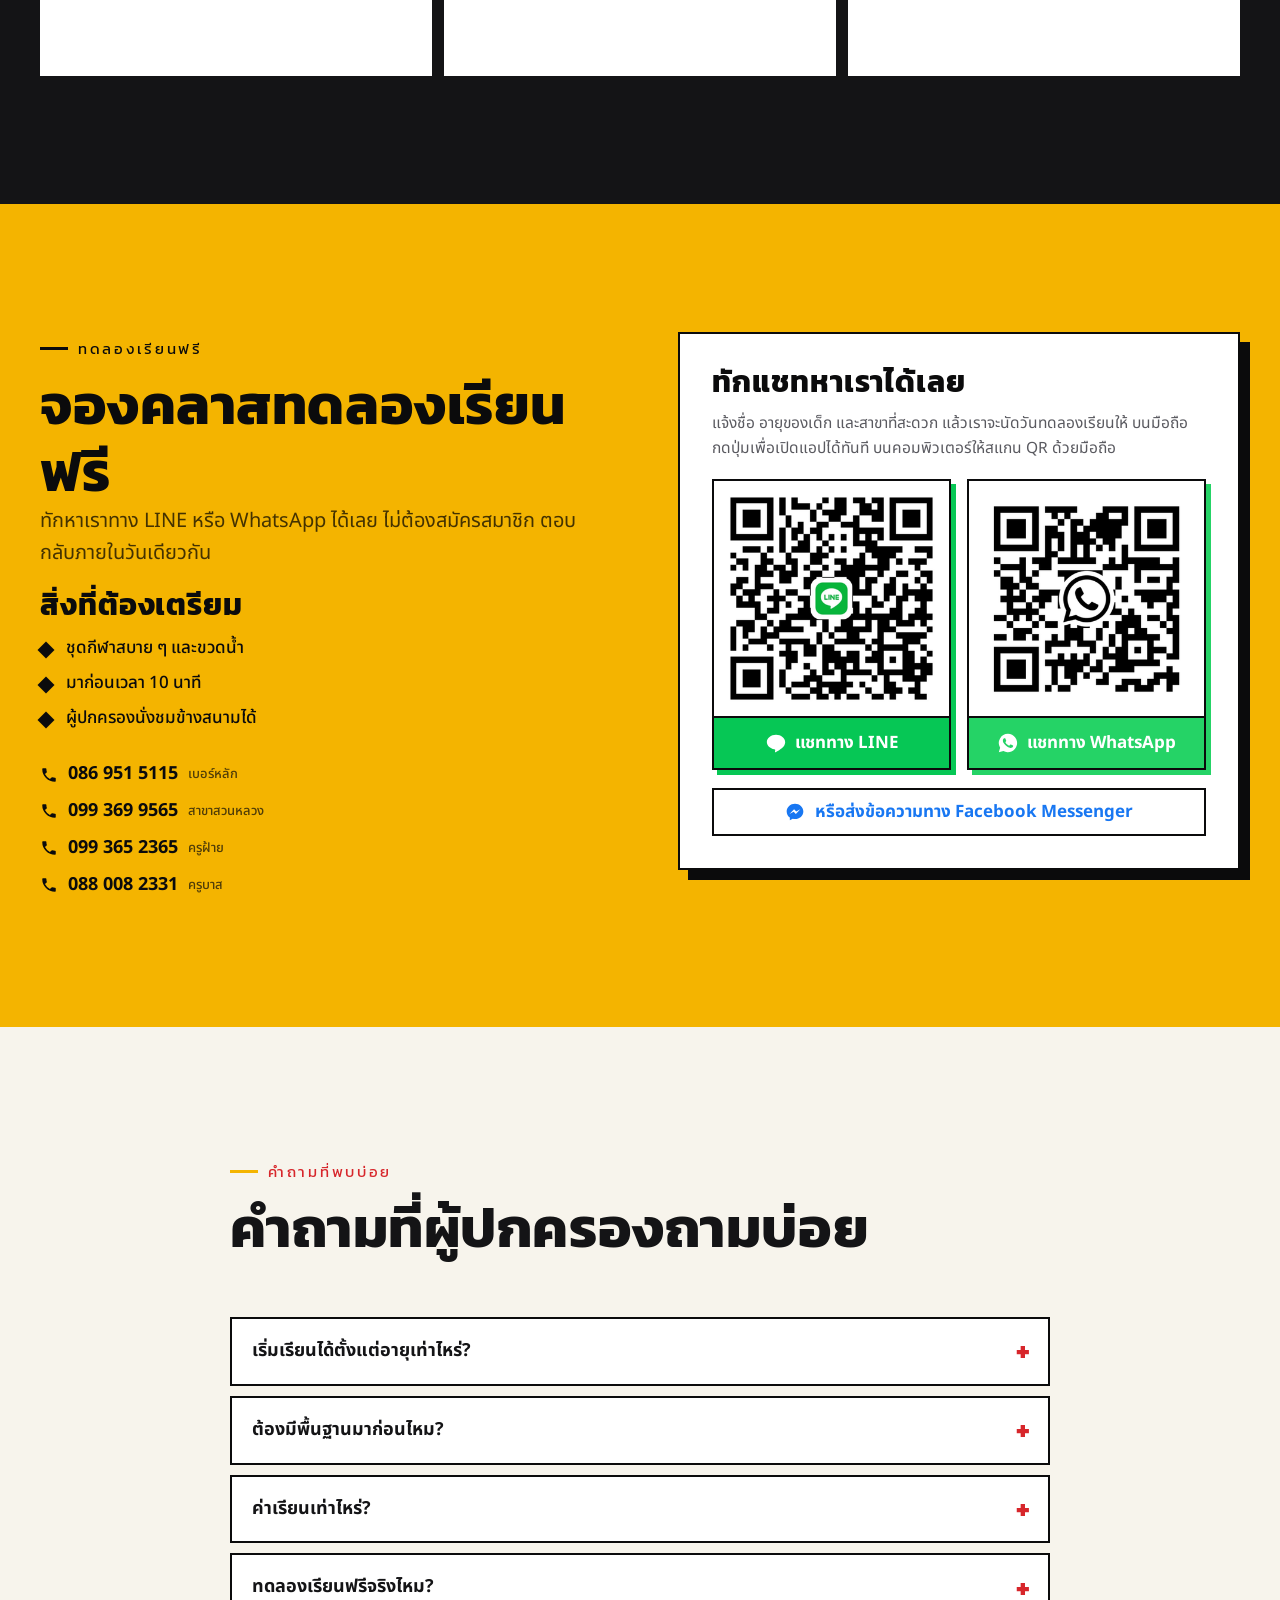
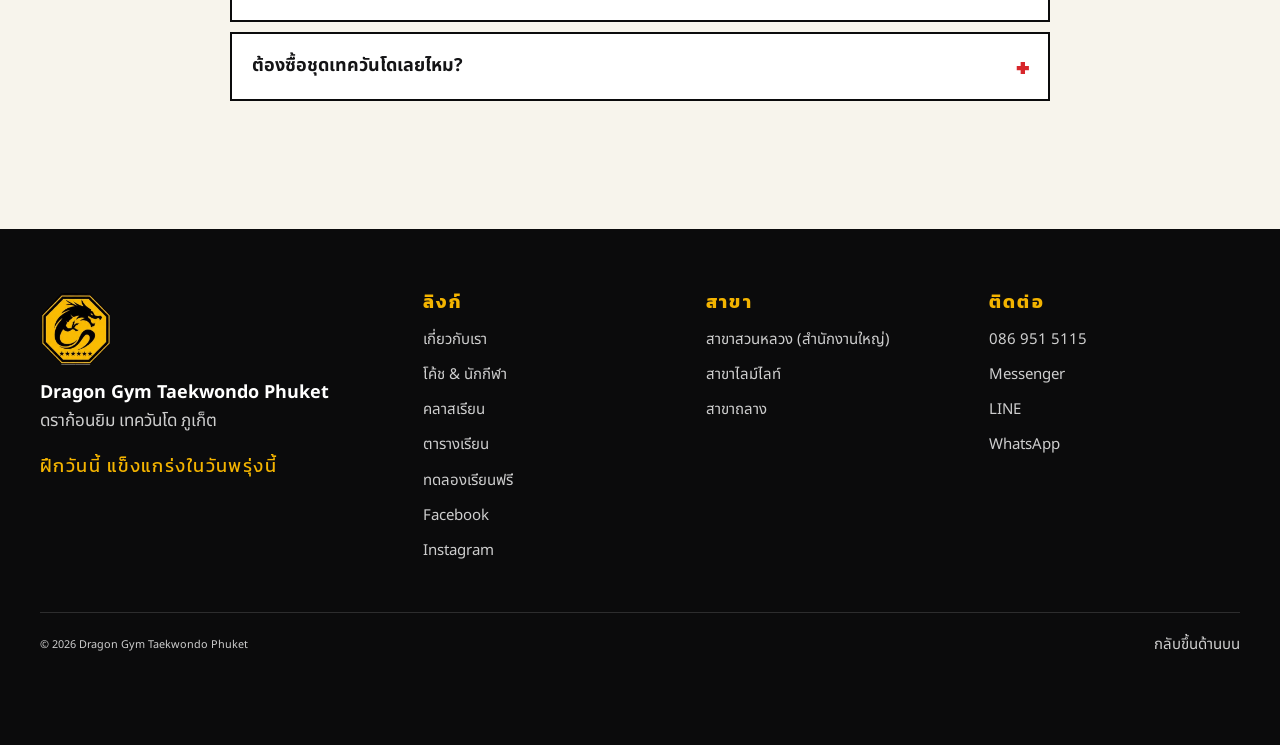
==== commit 44f3b5db: "feat(team): 코치진에 박희강 코치 추가 (1998 방콕 아시안게임 금메달·태국 국가대표팀 코치) Co-Authored-By: Claude Opus 5.5 <noreply@" ====
--- a/site/index.html
+++ b/site/index.html
@@ -34,7 +34,7 @@
   <link rel="preconnect" href="https://fonts.gstatic.com" crossorigin>
   <link href="https://fonts.googleapis.com/css2?family=Bebas+Neue&family=Kanit:wght@600;700&family=Noto+Sans+Thai:wght@400;500;600&family=Source+Sans+3:wght@400;500;600;700&family=Noto+Sans+KR:wght@400;500;700&family=Black+Han+Sans&display=swap" rel="stylesheet">
   <link rel="stylesheet" href="https://cdnjs.cloudflare.com/ajax/libs/leaflet/1.9.4/leaflet.min.css" referrerpolicy="no-referrer">
-  <link rel="stylesheet" href="styles.css?v=22">
+  <link rel="stylesheet" href="styles.css?v=23">
 
   <!-- 구조화 데이터: 조직 + 지점 3곳 + FAQ -->
   <script type="application/ld+json">
@@ -388,7 +388,7 @@
             </div>
           </article>
           <div class="athletes" data-reveal>
-            <!-- 코치진: 유영택 코치, 타나크릿 요드락 코치 (최영석 총감독은 승단 심사위원진) -->
+            <!-- 코치진: 유영택·박희강·타나크릿 코치 (최영석 총감독은 승단 심사위원진) -->
             <h3 class="h3 athletes__title" data-i18n="team.staffTitle">ทีมโค้ช</h3>
             <div class="staff" id="staffCards"></div>
             <h3 class="h3 athletes__title" data-i18n="team.athletesTitle">นักกีฬาทีมชาติจากดราก้อนยิม</h3>
@@ -653,7 +653,7 @@
   <script src="https://cdnjs.cloudflare.com/ajax/libs/gsap/3.13.0/ScrollTrigger.min.js" defer></script>
   <script src="https://cdnjs.cloudflare.com/ajax/libs/leaflet/1.9.4/leaflet.min.js" referrerpolicy="no-referrer" defer></script>
   <script src="https://cdn.jsdelivr.net/npm/lenis@1.3.4/dist/lenis.min.js" defer></script>
-  <script src="data.js?v=22" defer></script>
-  <script src="main.js?v=22" defer></script>
+  <script src="data.js?v=23" defer></script>
+  <script src="main.js?v=23" defer></script>
 </body>
 </html>
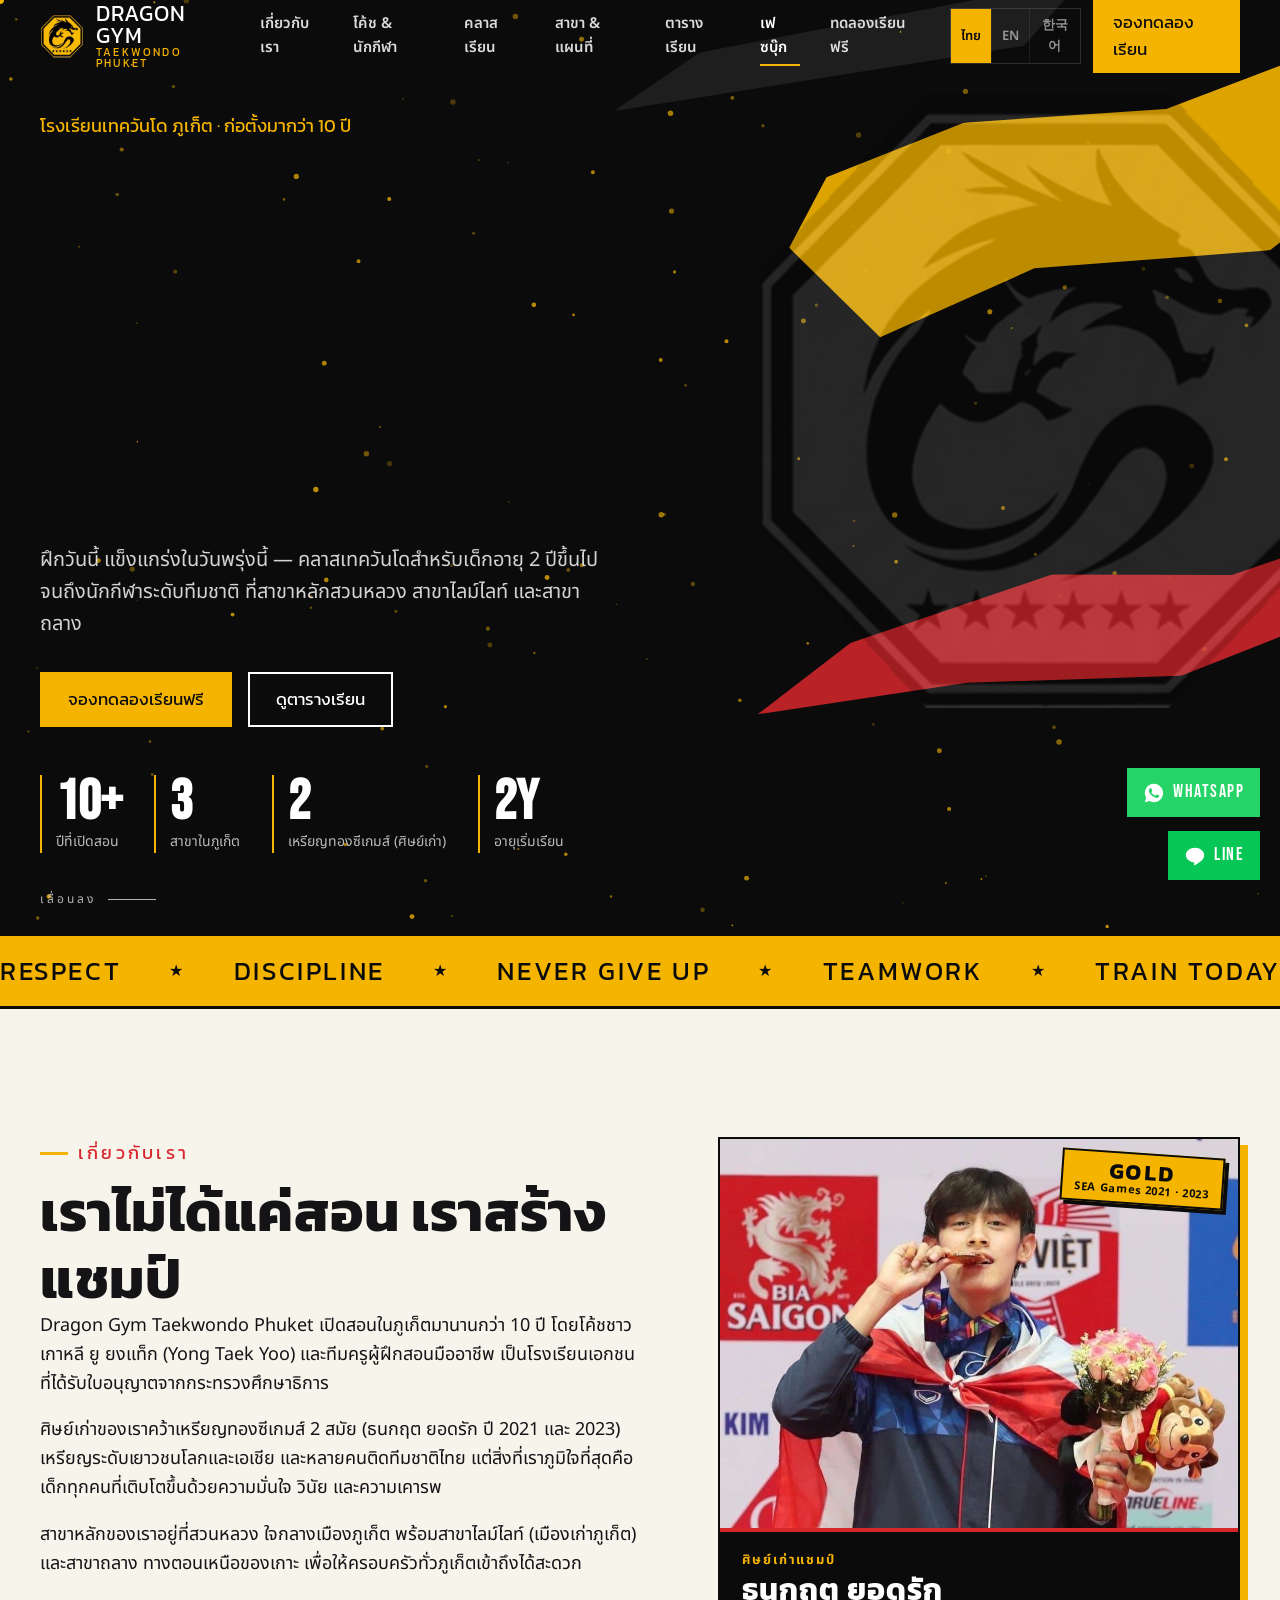
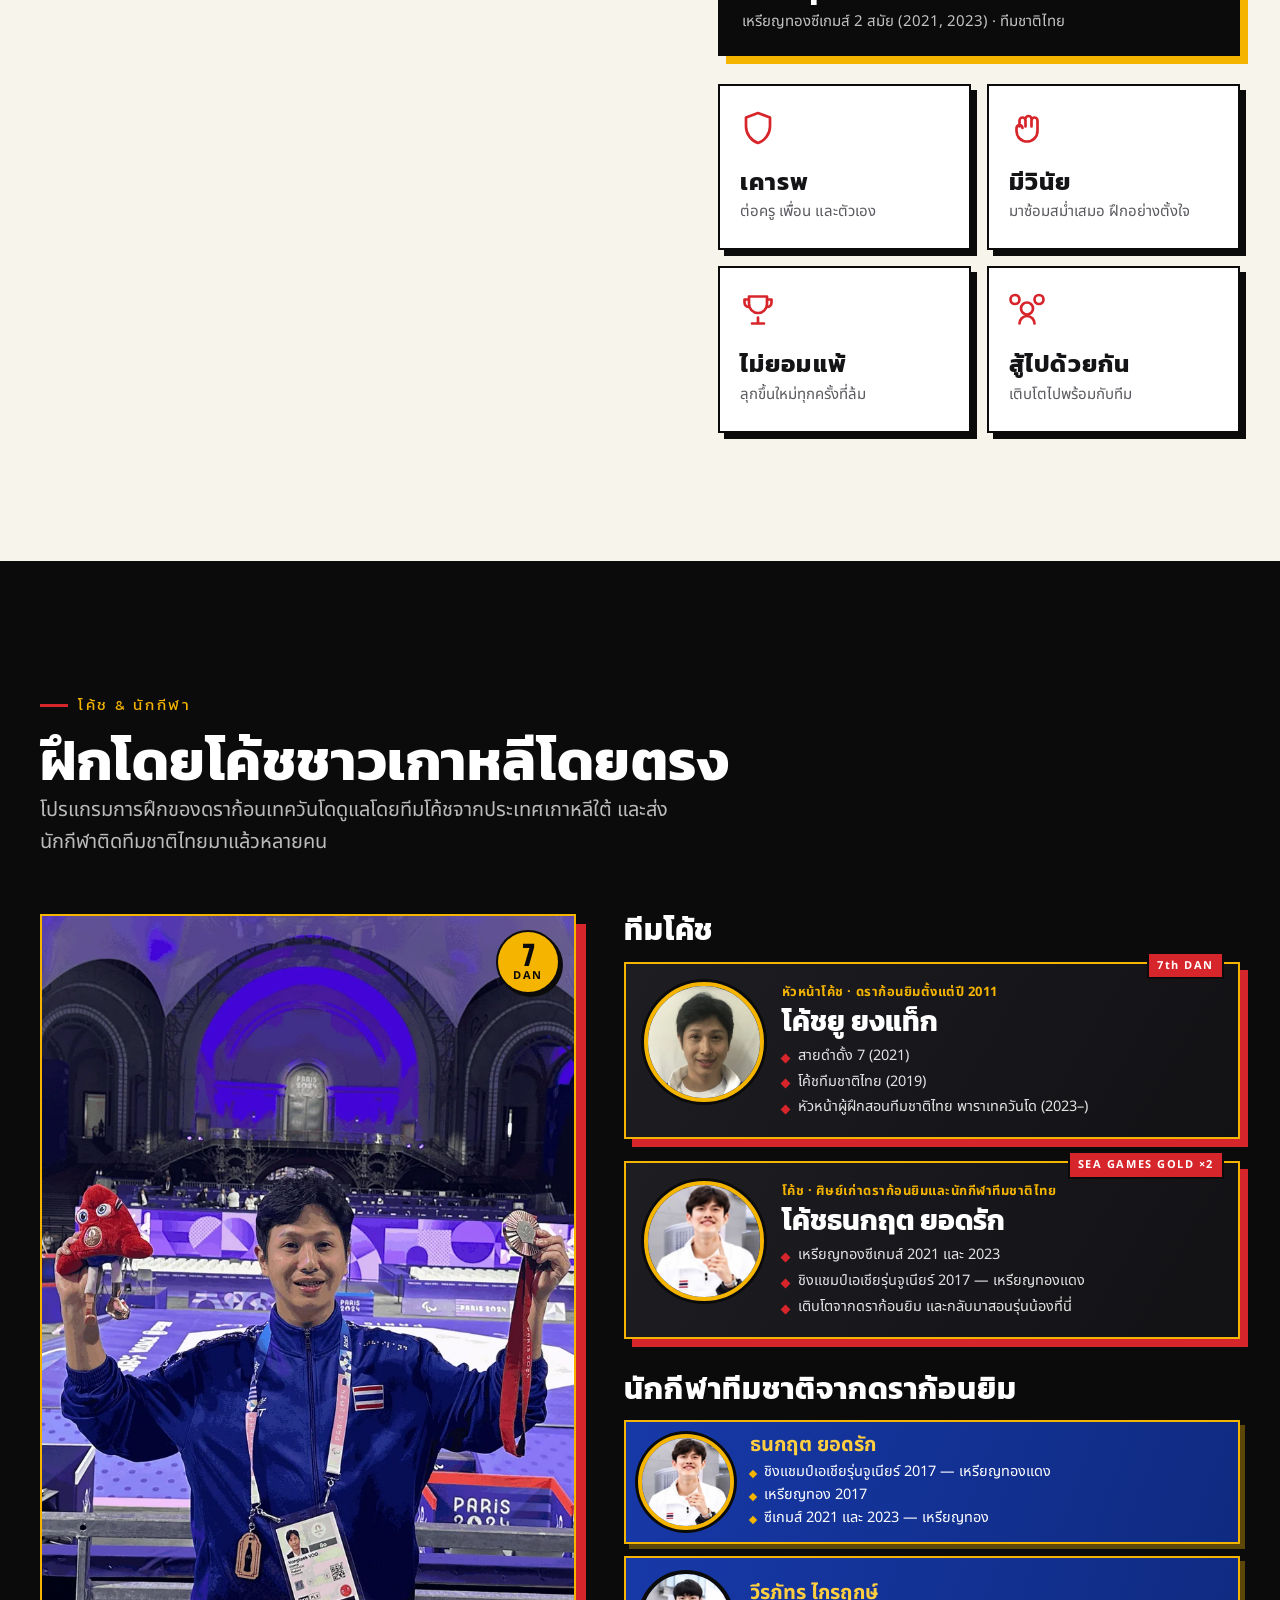
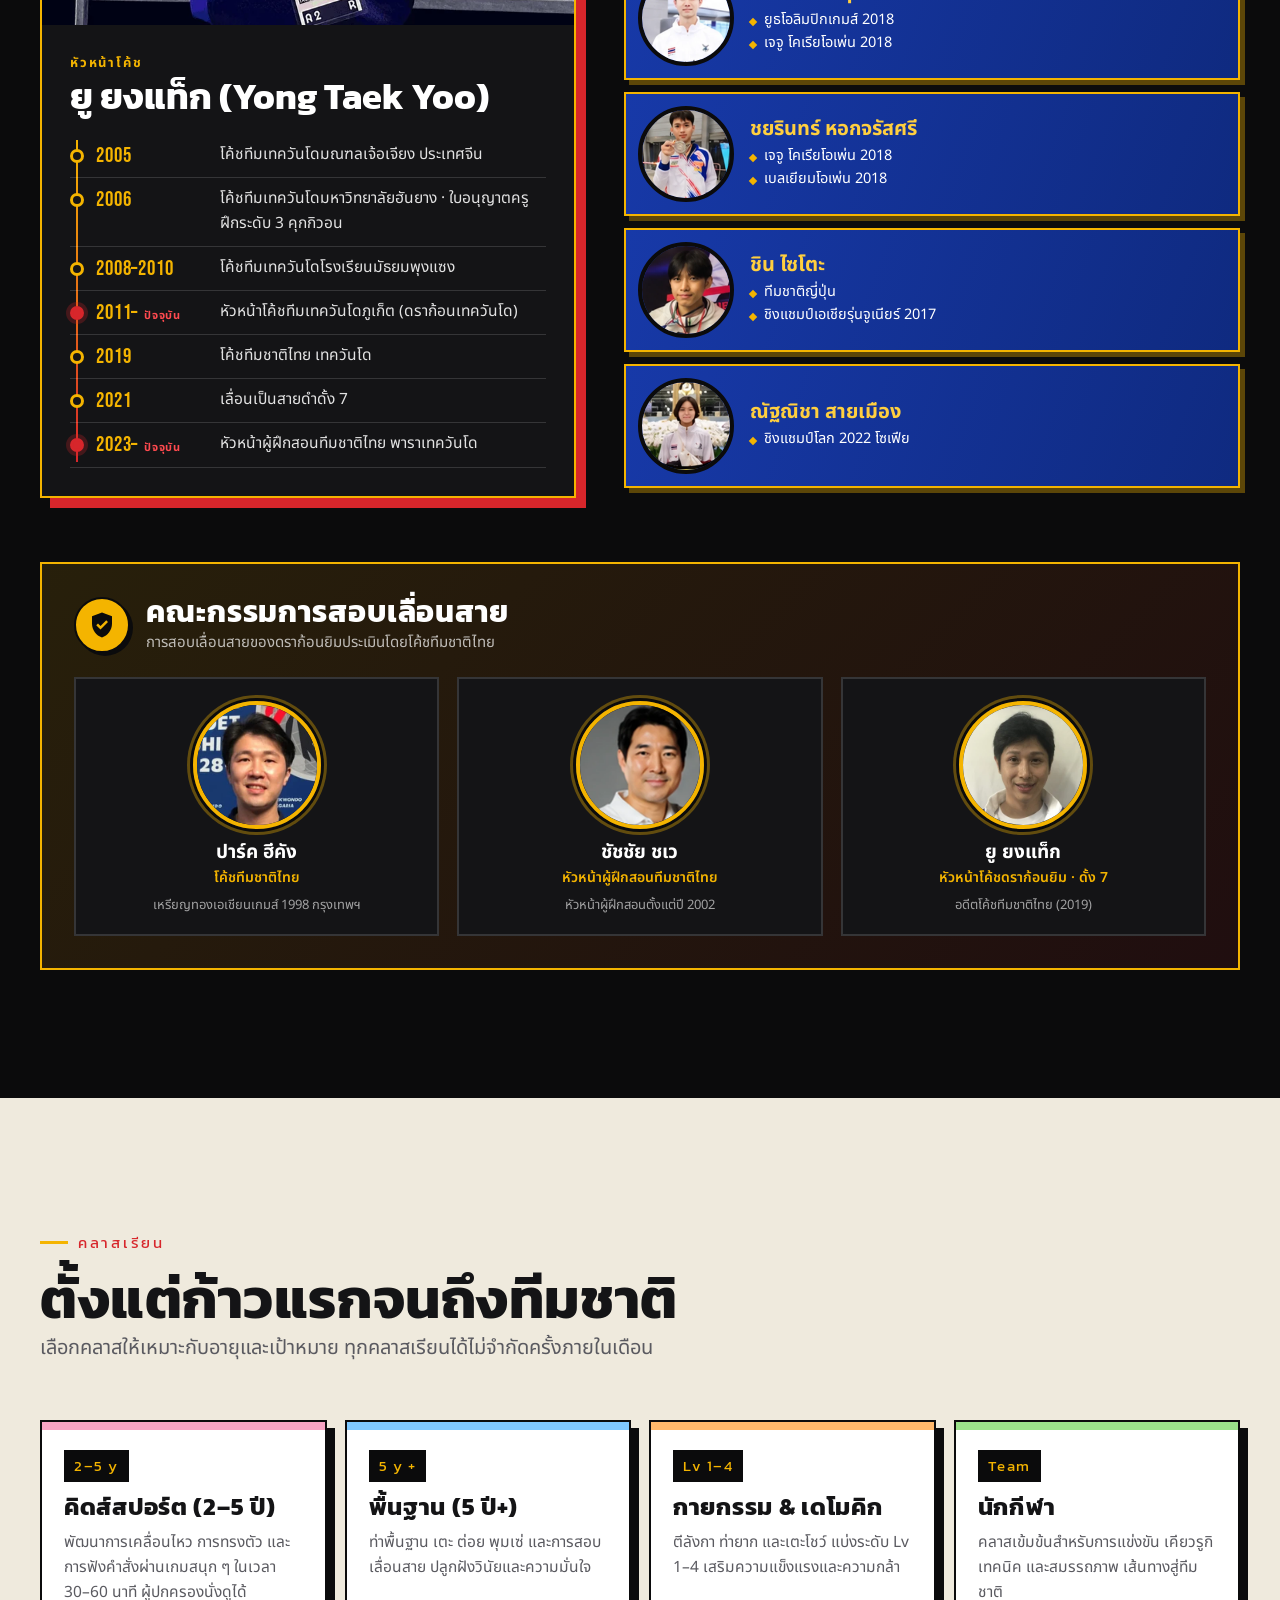
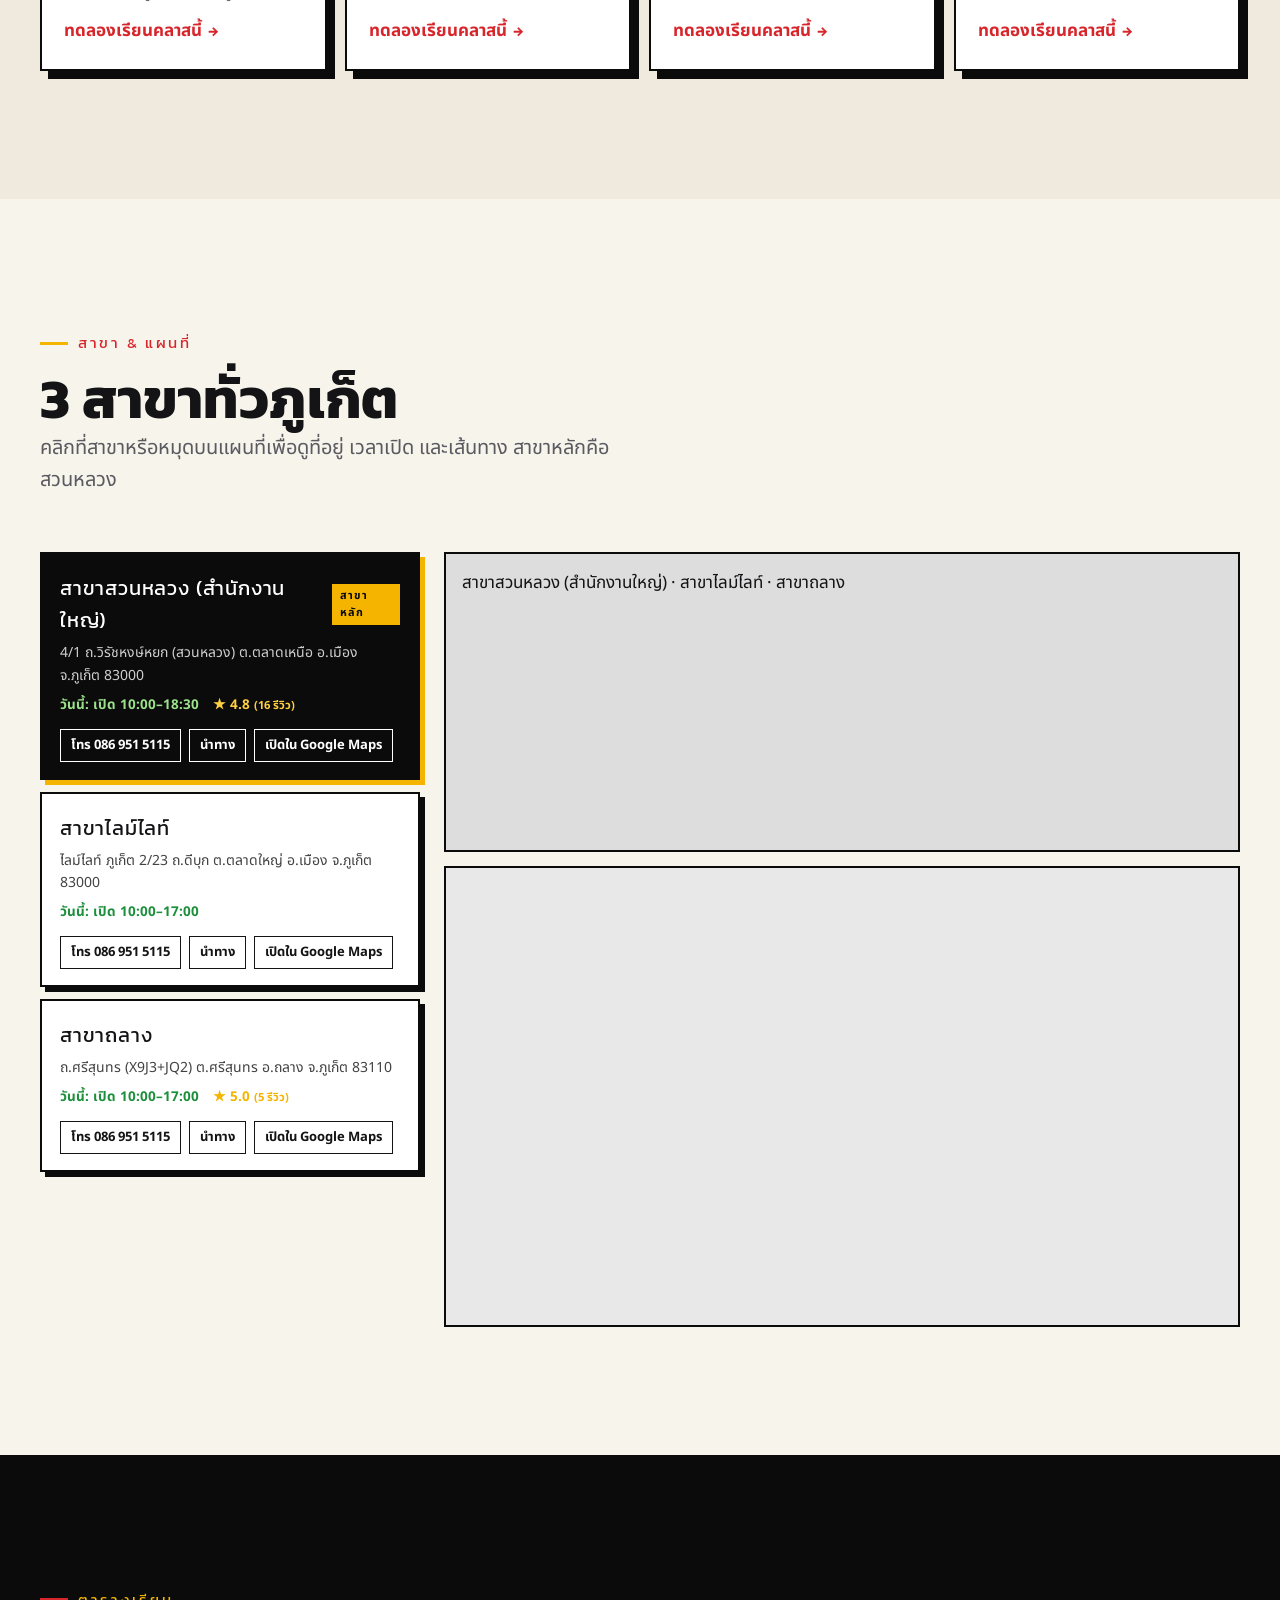
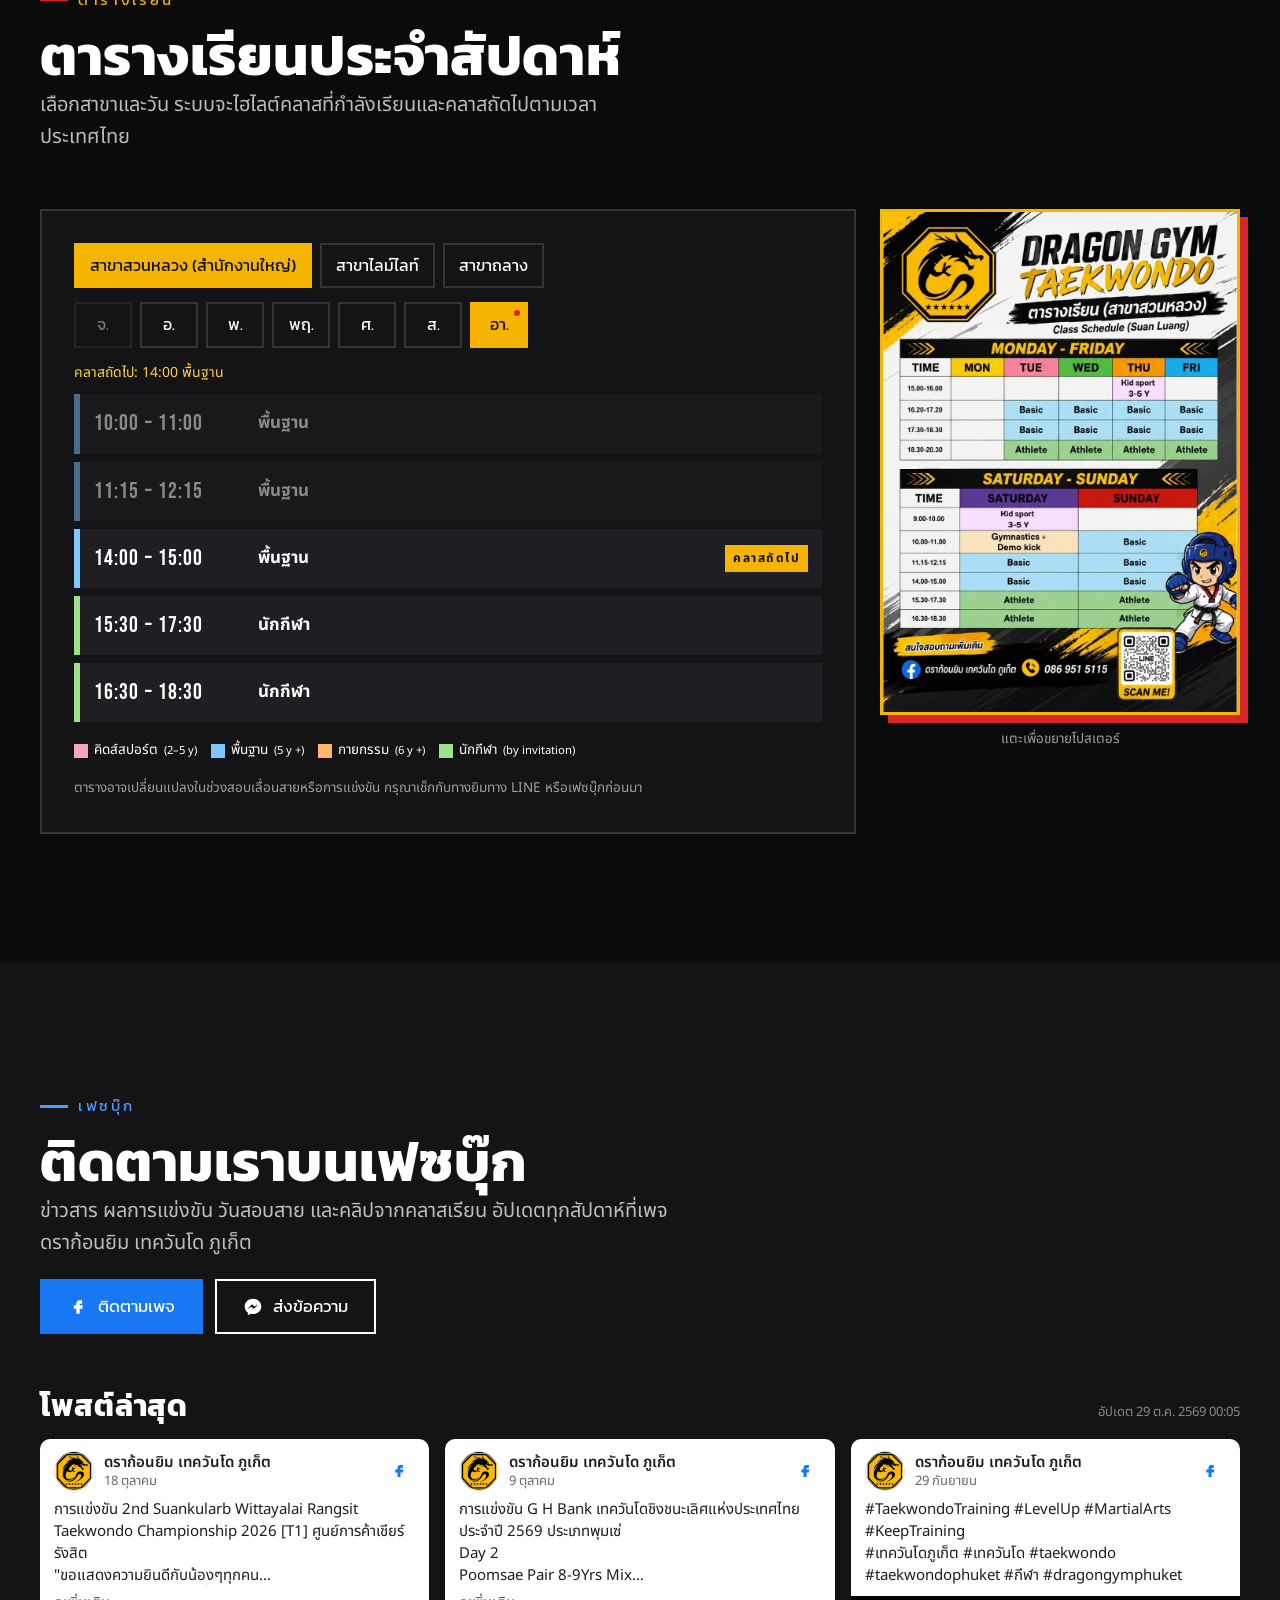
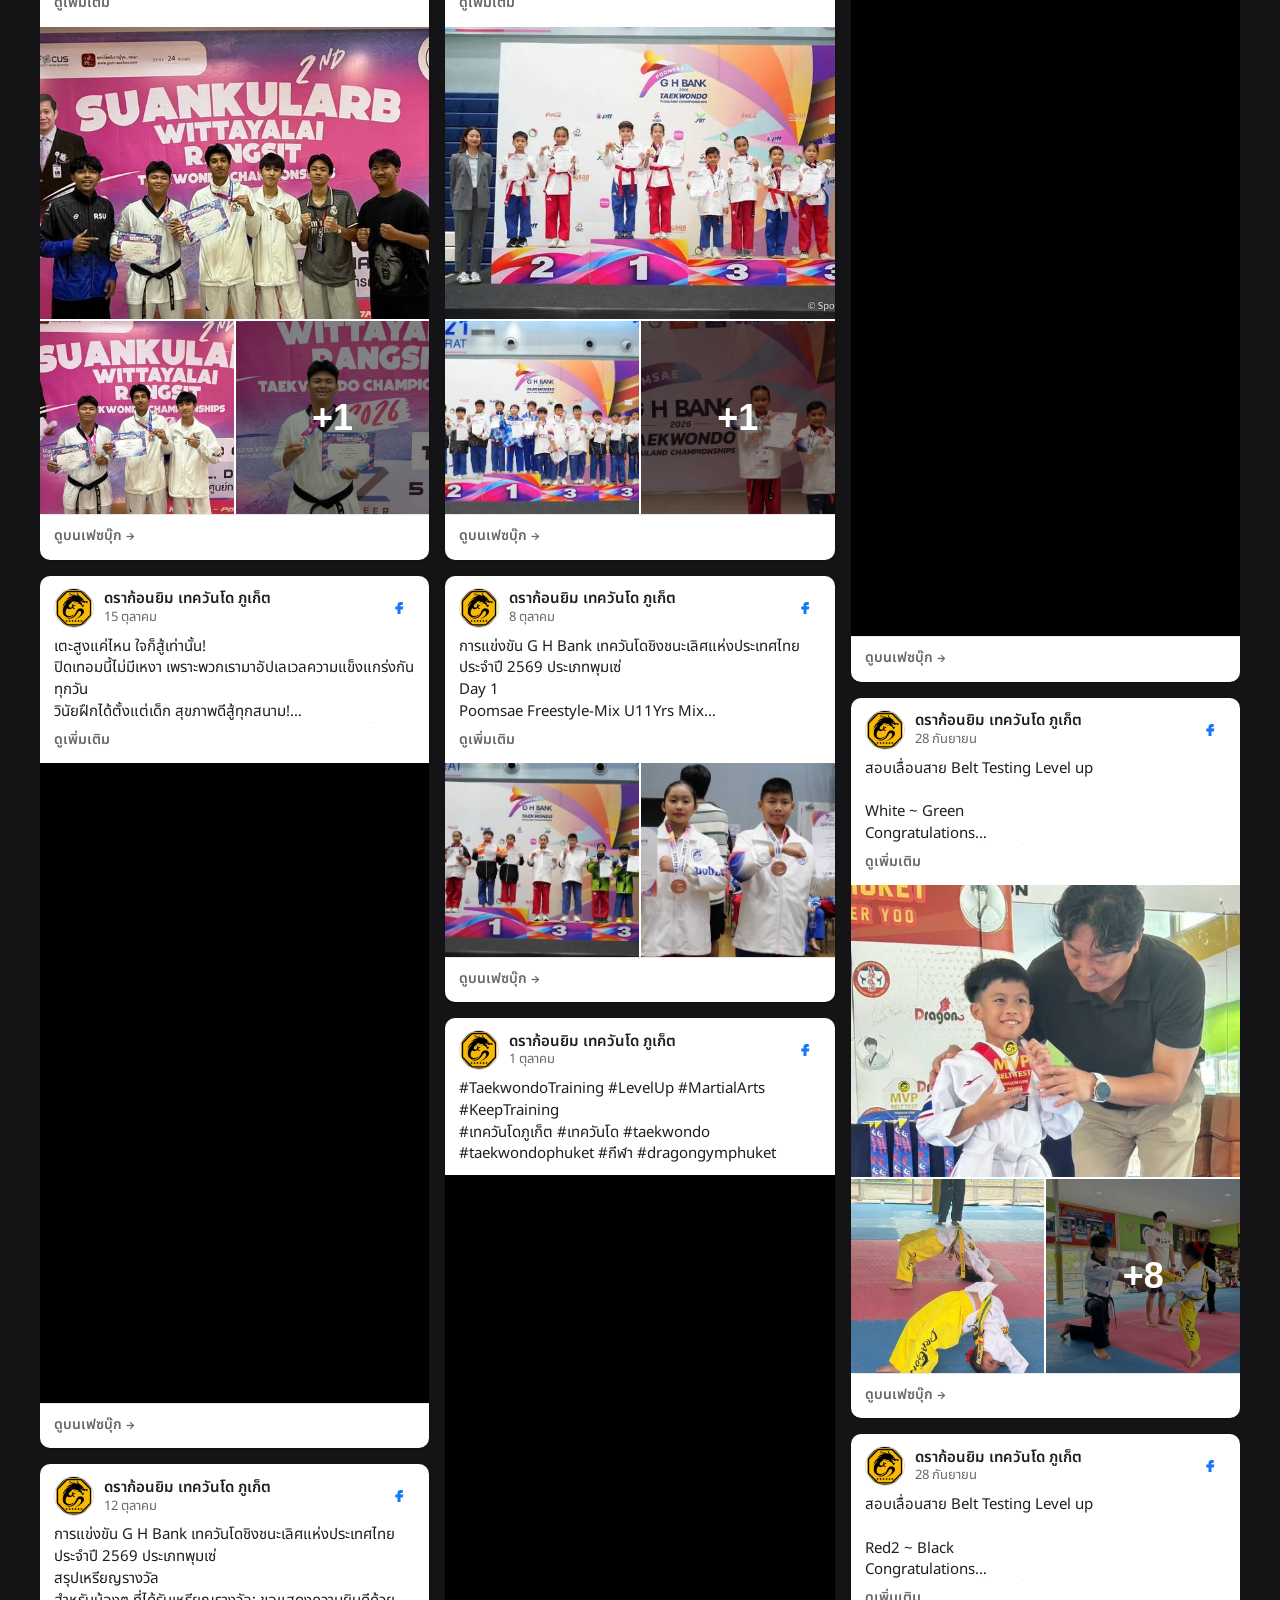
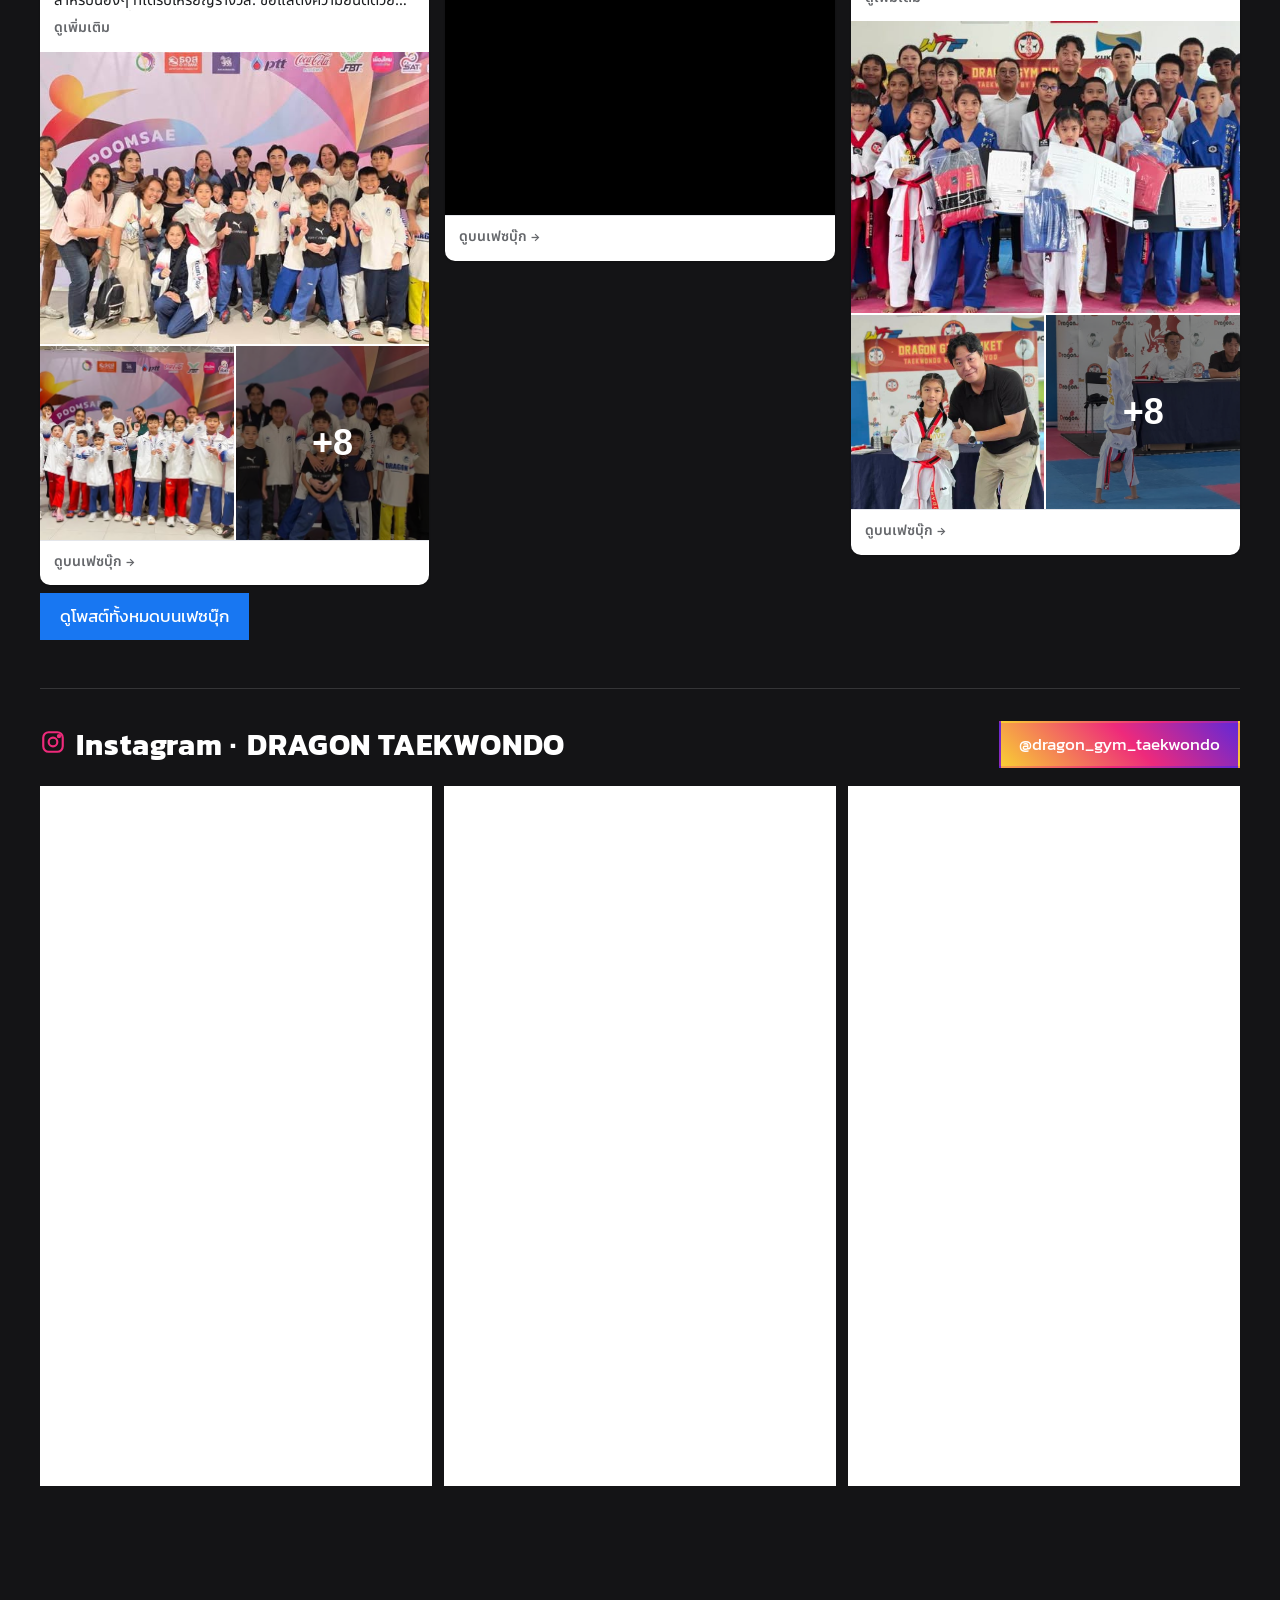
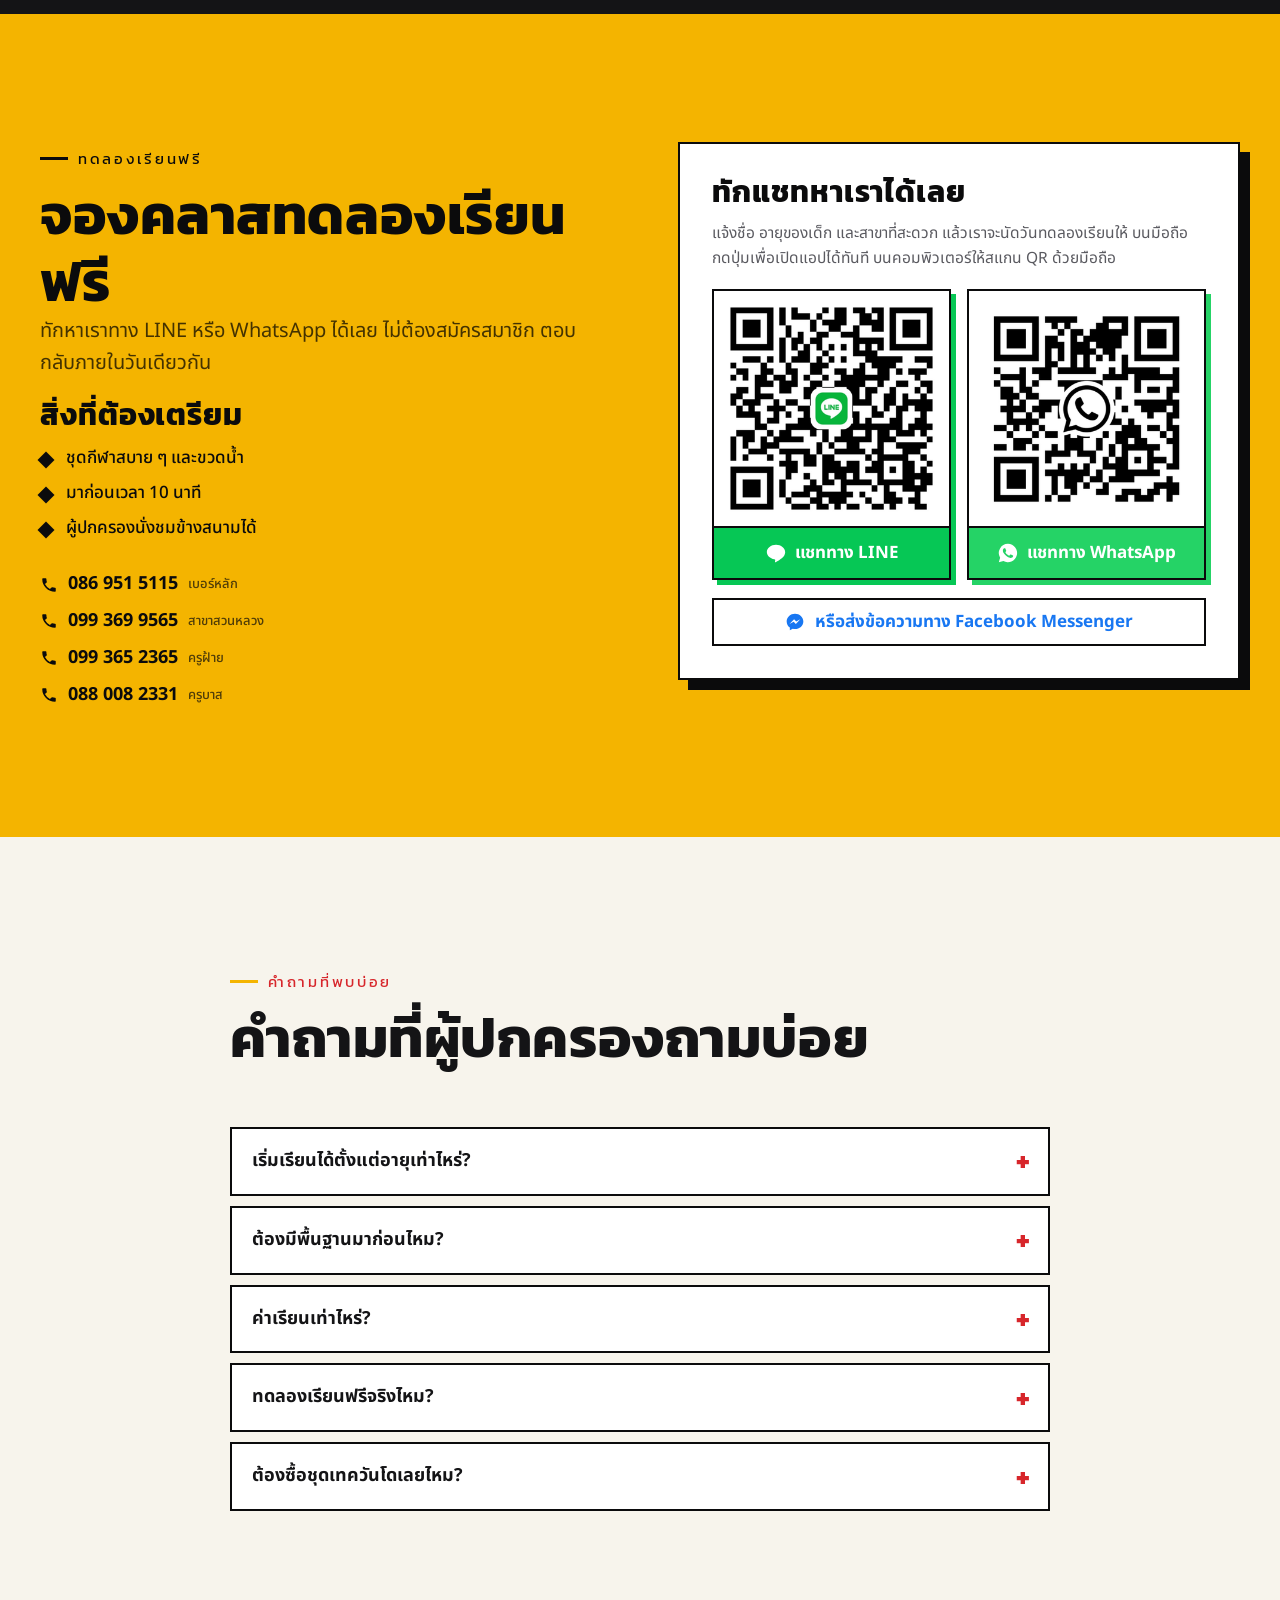
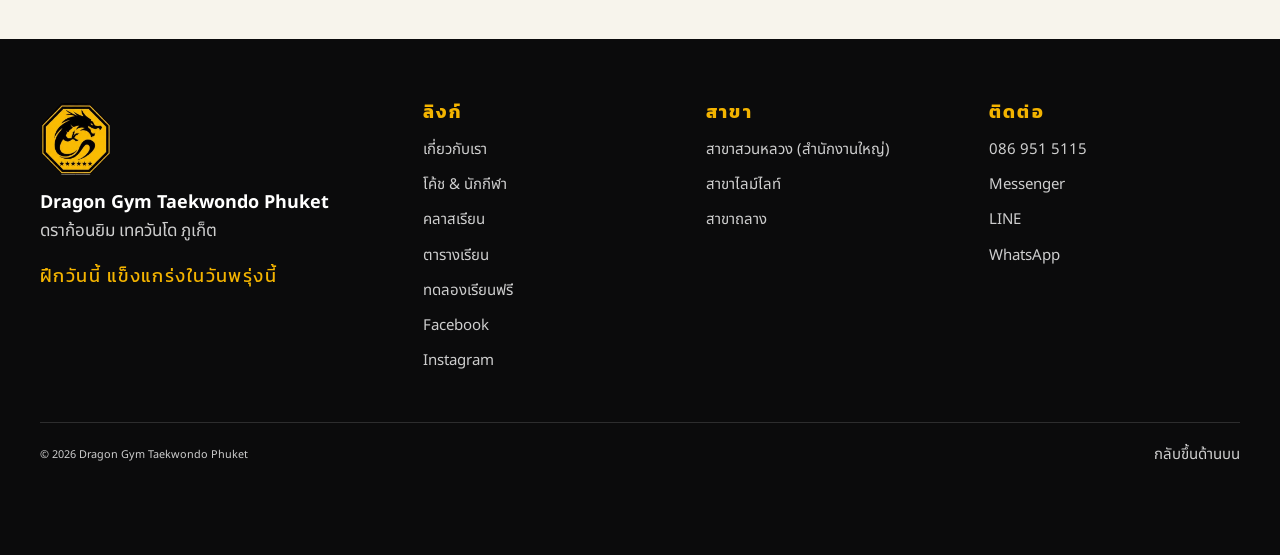
==== commit 87d531a4: "fix(team): 코치진을 유영택·타나크릿 2명으로, 유영택 코치 카드 사진을 파리 2024 패럴림픽 사진으로 Co-Authored-By: Claude Opus 5.5 <nore" ====
--- a/site/index.html
+++ b/site/index.html
@@ -34,7 +34,7 @@
   <link rel="preconnect" href="https://fonts.gstatic.com" crossorigin>
   <link href="https://fonts.googleapis.com/css2?family=Bebas+Neue&family=Kanit:wght@600;700&family=Noto+Sans+Thai:wght@400;500;600&family=Source+Sans+3:wght@400;500;600;700&family=Noto+Sans+KR:wght@400;500;700&family=Black+Han+Sans&display=swap" rel="stylesheet">
   <link rel="stylesheet" href="https://cdnjs.cloudflare.com/ajax/libs/leaflet/1.9.4/leaflet.min.css" referrerpolicy="no-referrer">
-  <link rel="stylesheet" href="styles.css?v=23">
+  <link rel="stylesheet" href="styles.css?v=24">
 
   <!-- 구조화 데이터: 조직 + 지점 3곳 + FAQ -->
   <script type="application/ld+json">
@@ -376,8 +376,8 @@
           <article class="coach" data-reveal>
             <figure class="coach__photo">
               <picture>
-                <source srcset="assets/team/coach-yoo.webp?v=3" type="image/webp">
-                <img src="assets/team/coach-yoo.jpg?v=3" alt="Coach Yong Taek Yoo" width="750" height="1000" loading="lazy" decoding="async">
+                <source srcset="assets/team/coach-yoo.webp?v=4" type="image/webp">
+                <img src="assets/team/coach-yoo.jpg?v=4" alt="Coach Yong Taek Yoo at the Paris 2024 Paralympic Games, holding a bronze medal" width="780" height="1025" loading="lazy" decoding="async">
               </picture>
               <span class="coach__badge" aria-hidden="true"><b>7</b><small>DAN</small></span>
             </figure>
@@ -388,7 +388,7 @@
             </div>
           </article>
           <div class="athletes" data-reveal>
-            <!-- 코치진: 유영택·박희강·타나크릿 코치 (최영석 총감독은 승단 심사위원진) -->
+            <!-- 코치진: 유영택·타나크릿 코치 (최영석 총감독은 승단 심사위원진) -->
             <h3 class="h3 athletes__title" data-i18n="team.staffTitle">ทีมโค้ช</h3>
             <div class="staff" id="staffCards"></div>
             <h3 class="h3 athletes__title" data-i18n="team.athletesTitle">นักกีฬาทีมชาติจากดราก้อนยิม</h3>
@@ -653,7 +653,7 @@
   <script src="https://cdnjs.cloudflare.com/ajax/libs/gsap/3.13.0/ScrollTrigger.min.js" defer></script>
   <script src="https://cdnjs.cloudflare.com/ajax/libs/leaflet/1.9.4/leaflet.min.js" referrerpolicy="no-referrer" defer></script>
   <script src="https://cdn.jsdelivr.net/npm/lenis@1.3.4/dist/lenis.min.js" defer></script>
-  <script src="data.js?v=23" defer></script>
-  <script src="main.js?v=23" defer></script>
+  <script src="data.js?v=24" defer></script>
+  <script src="main.js?v=24" defer></script>
 </body>
 </html>
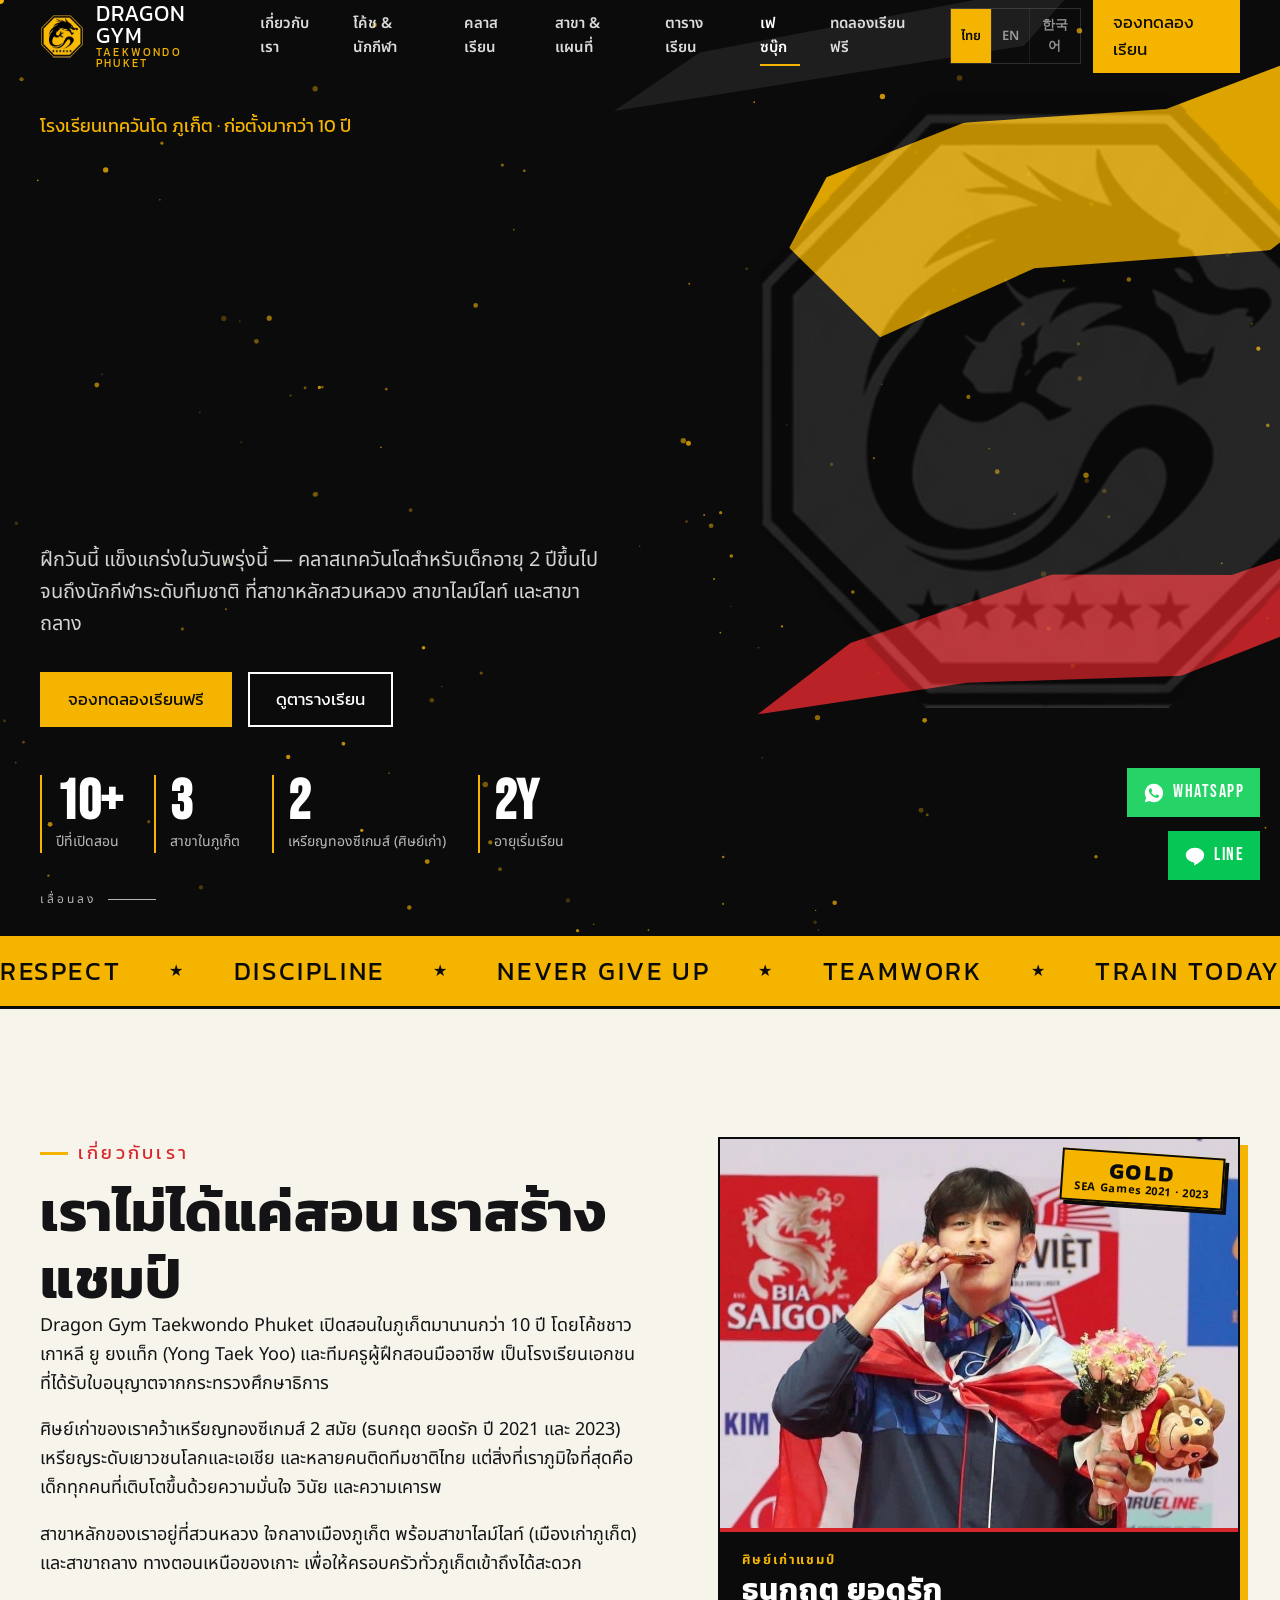
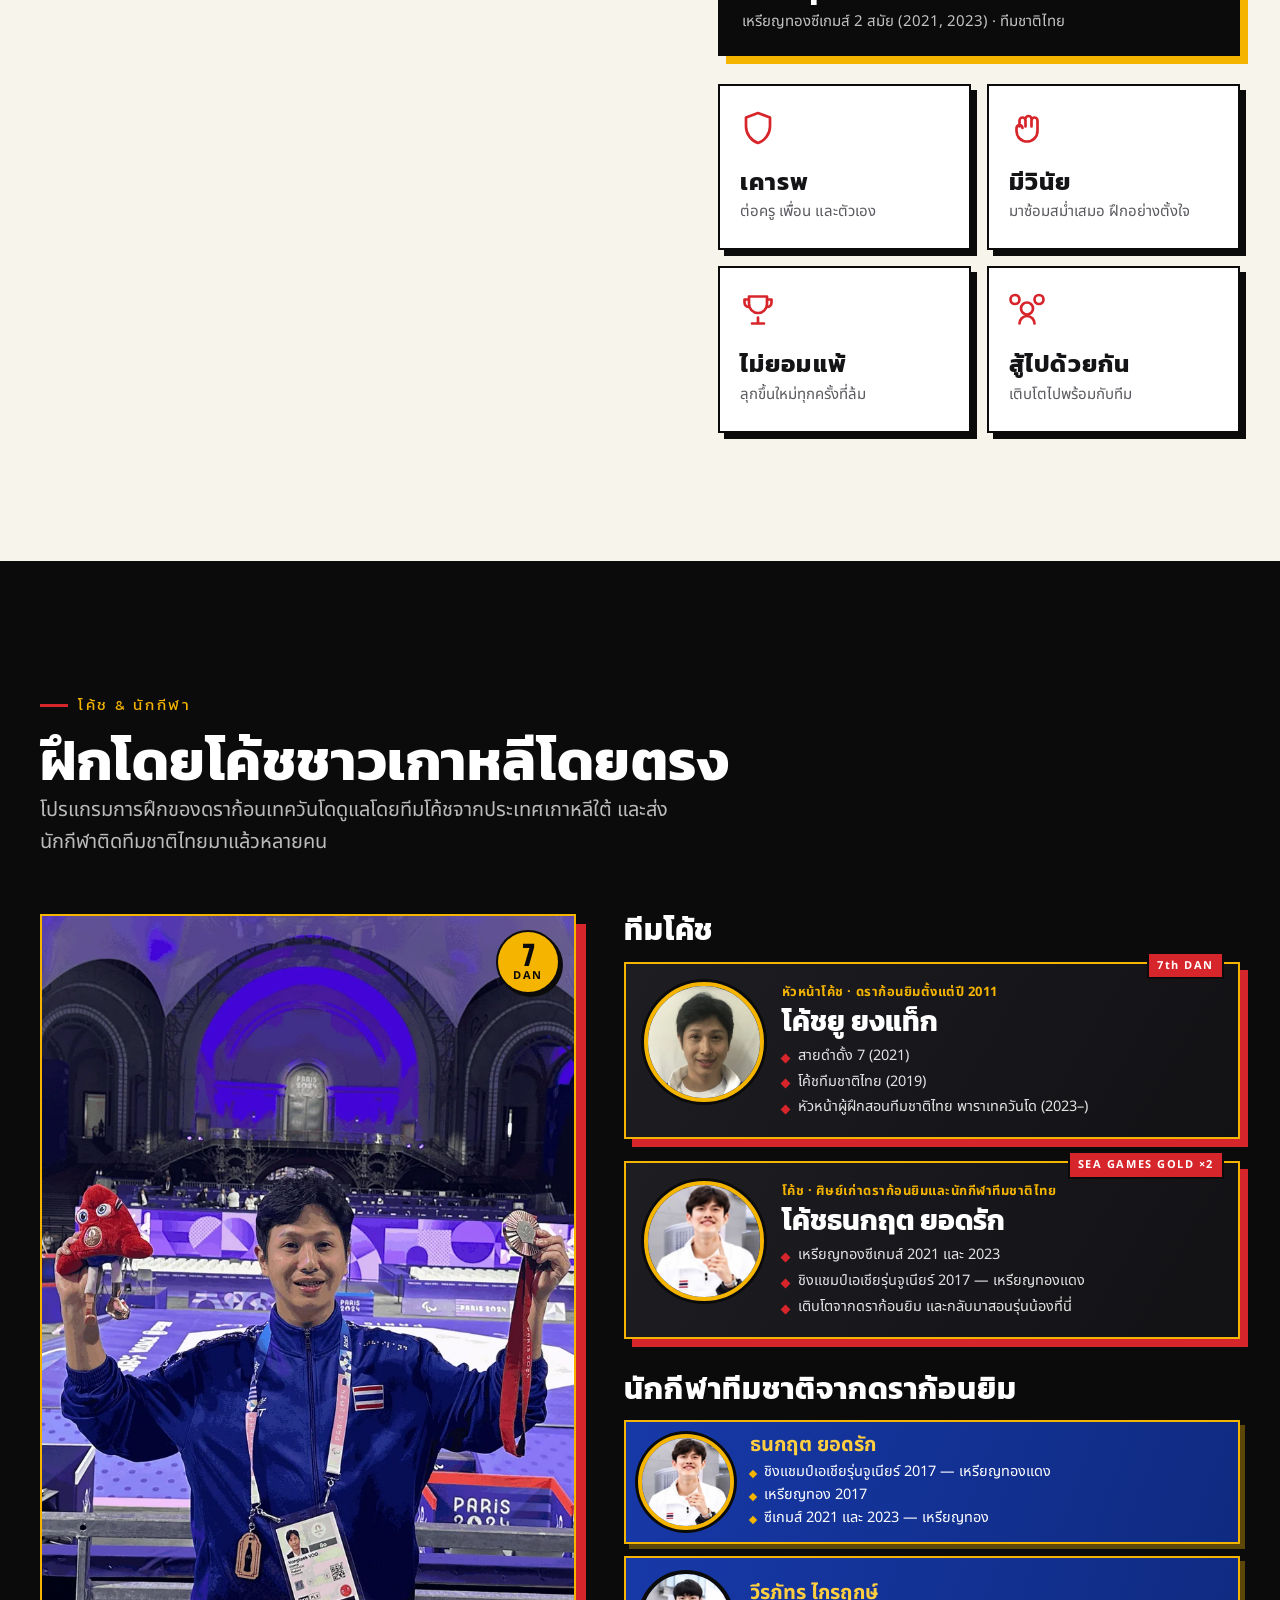
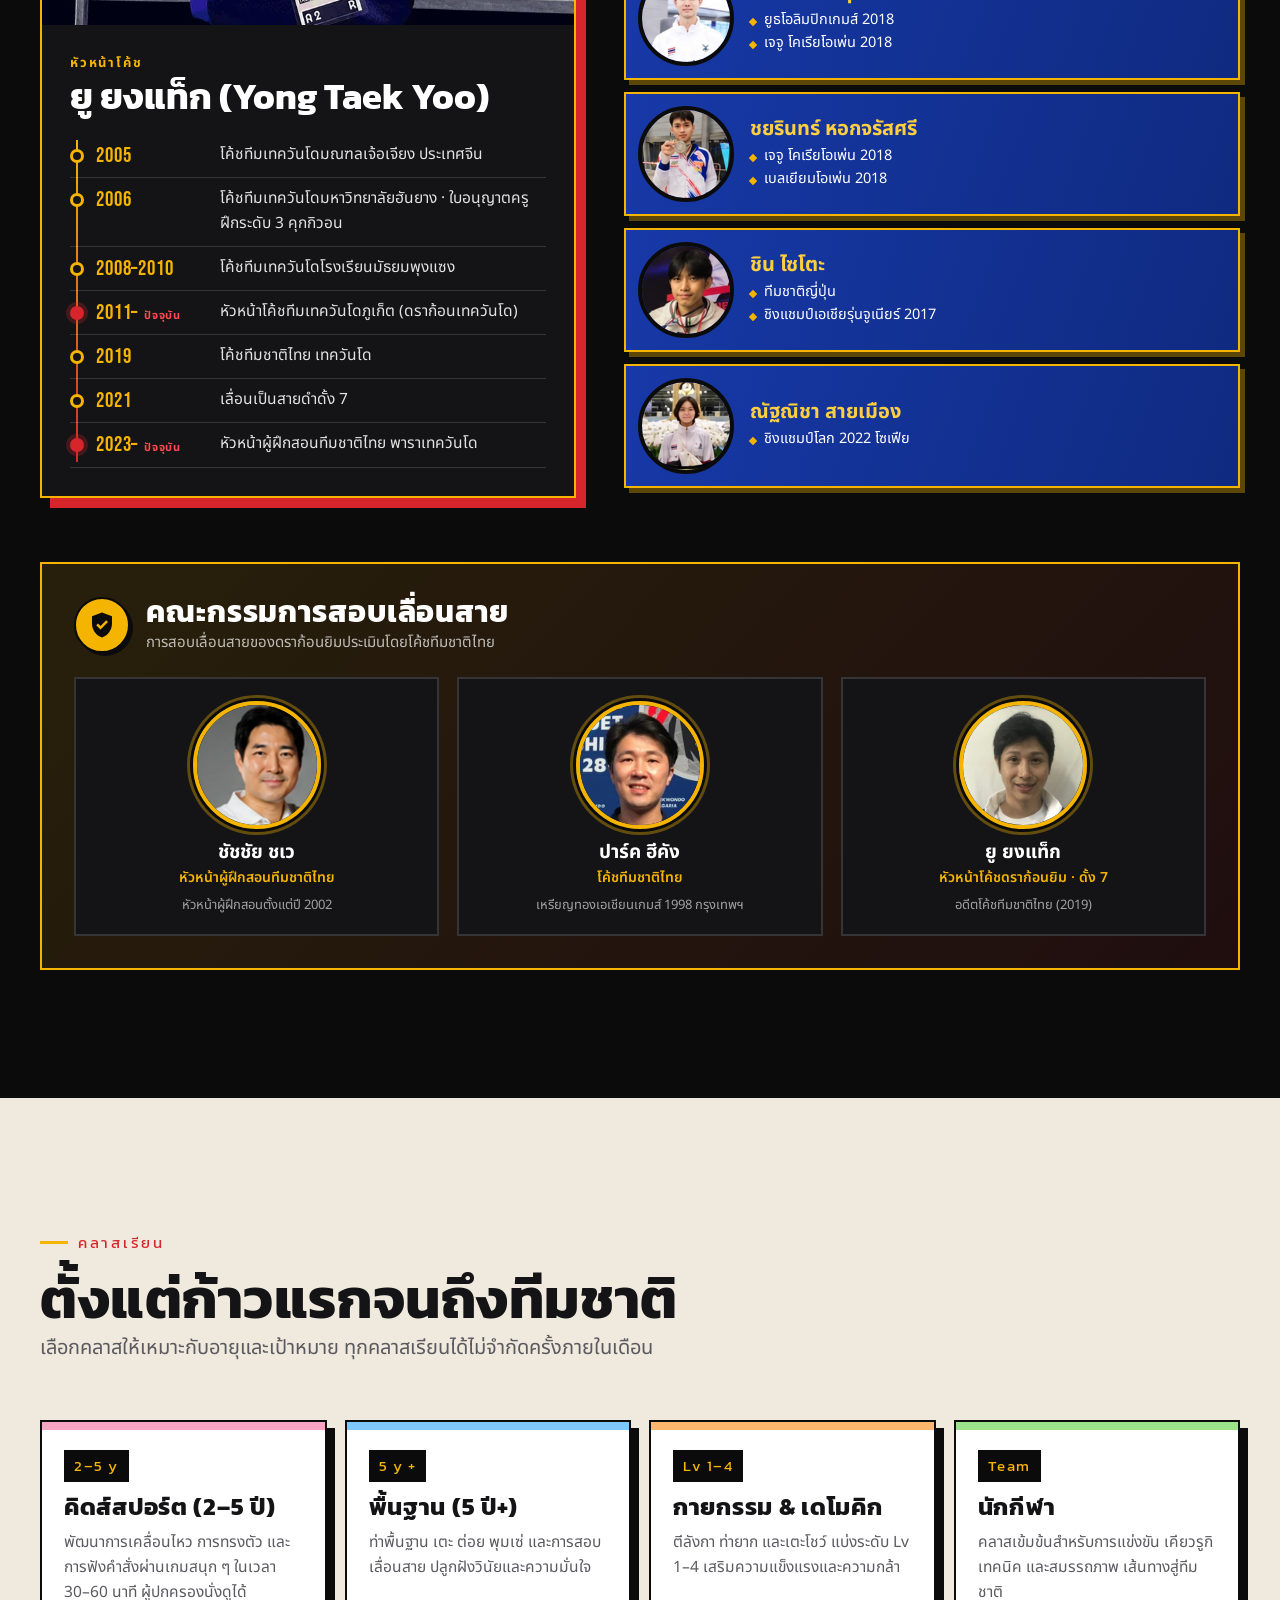
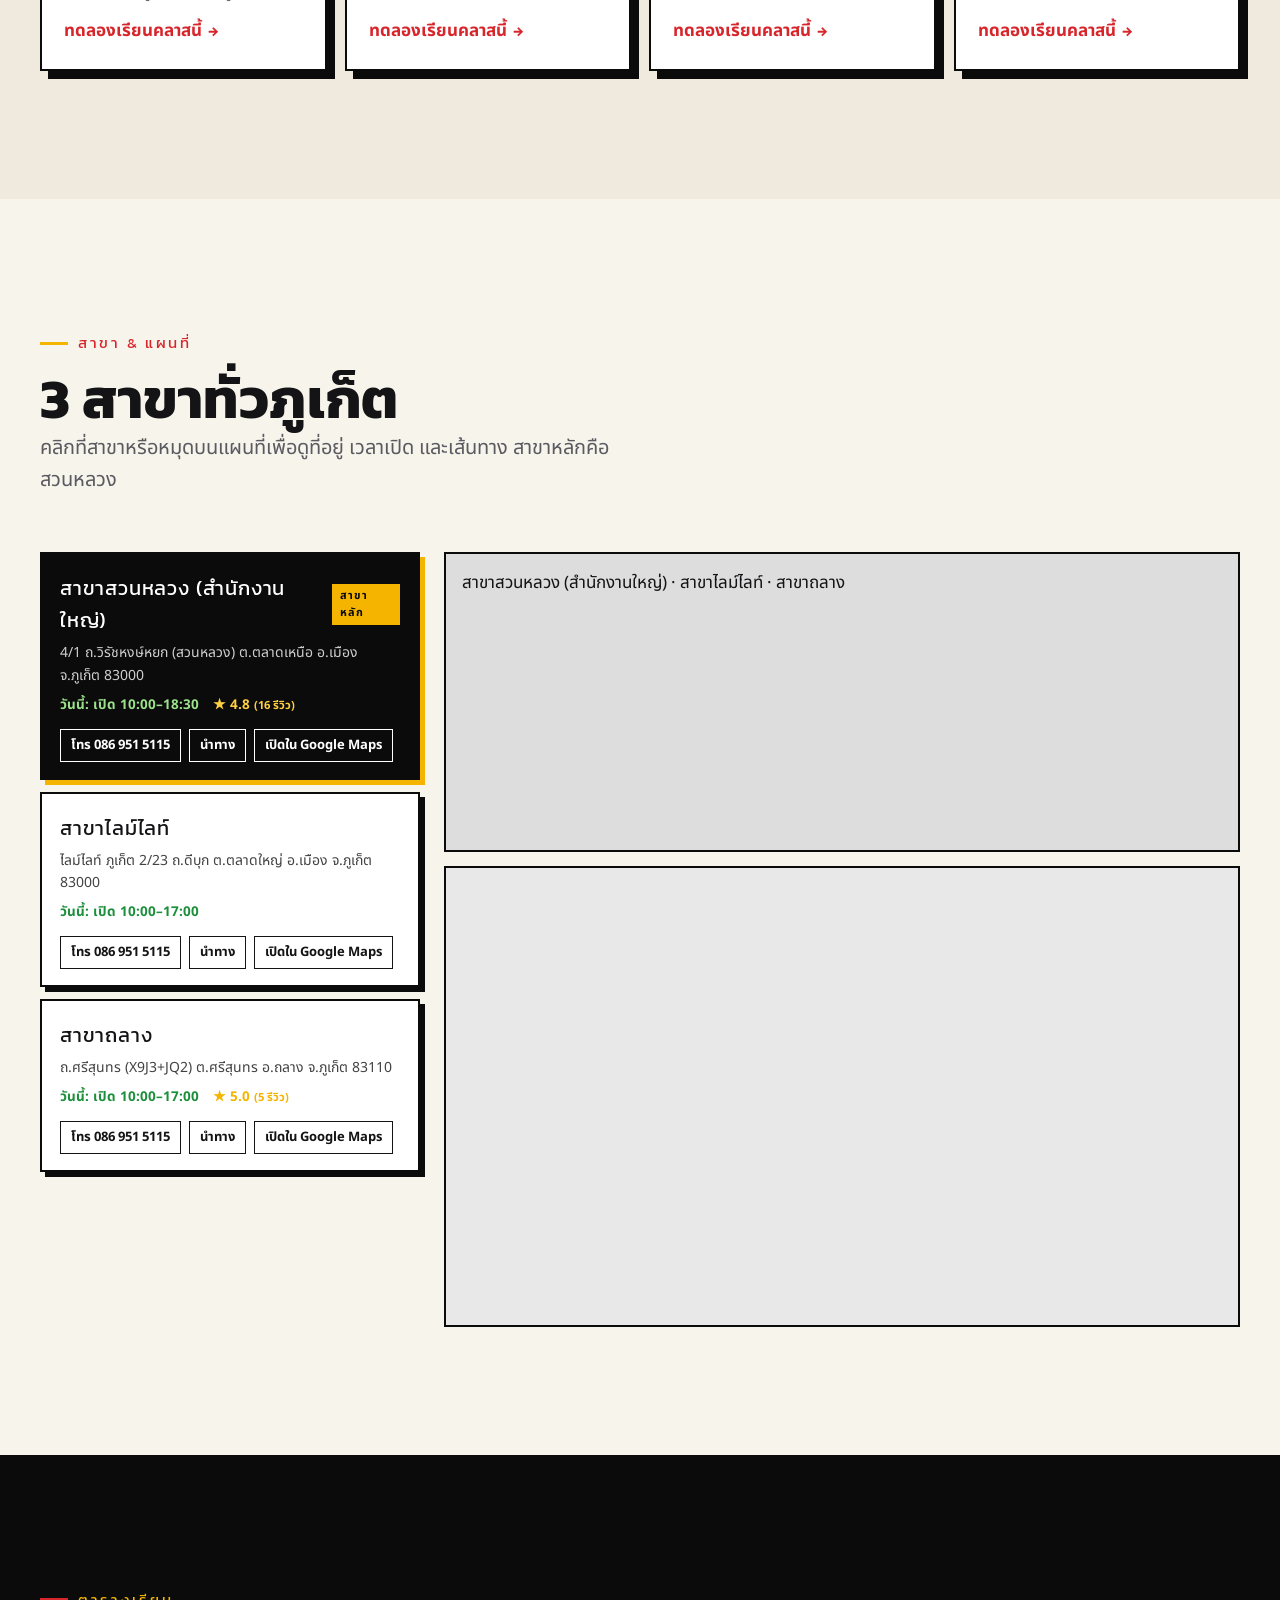
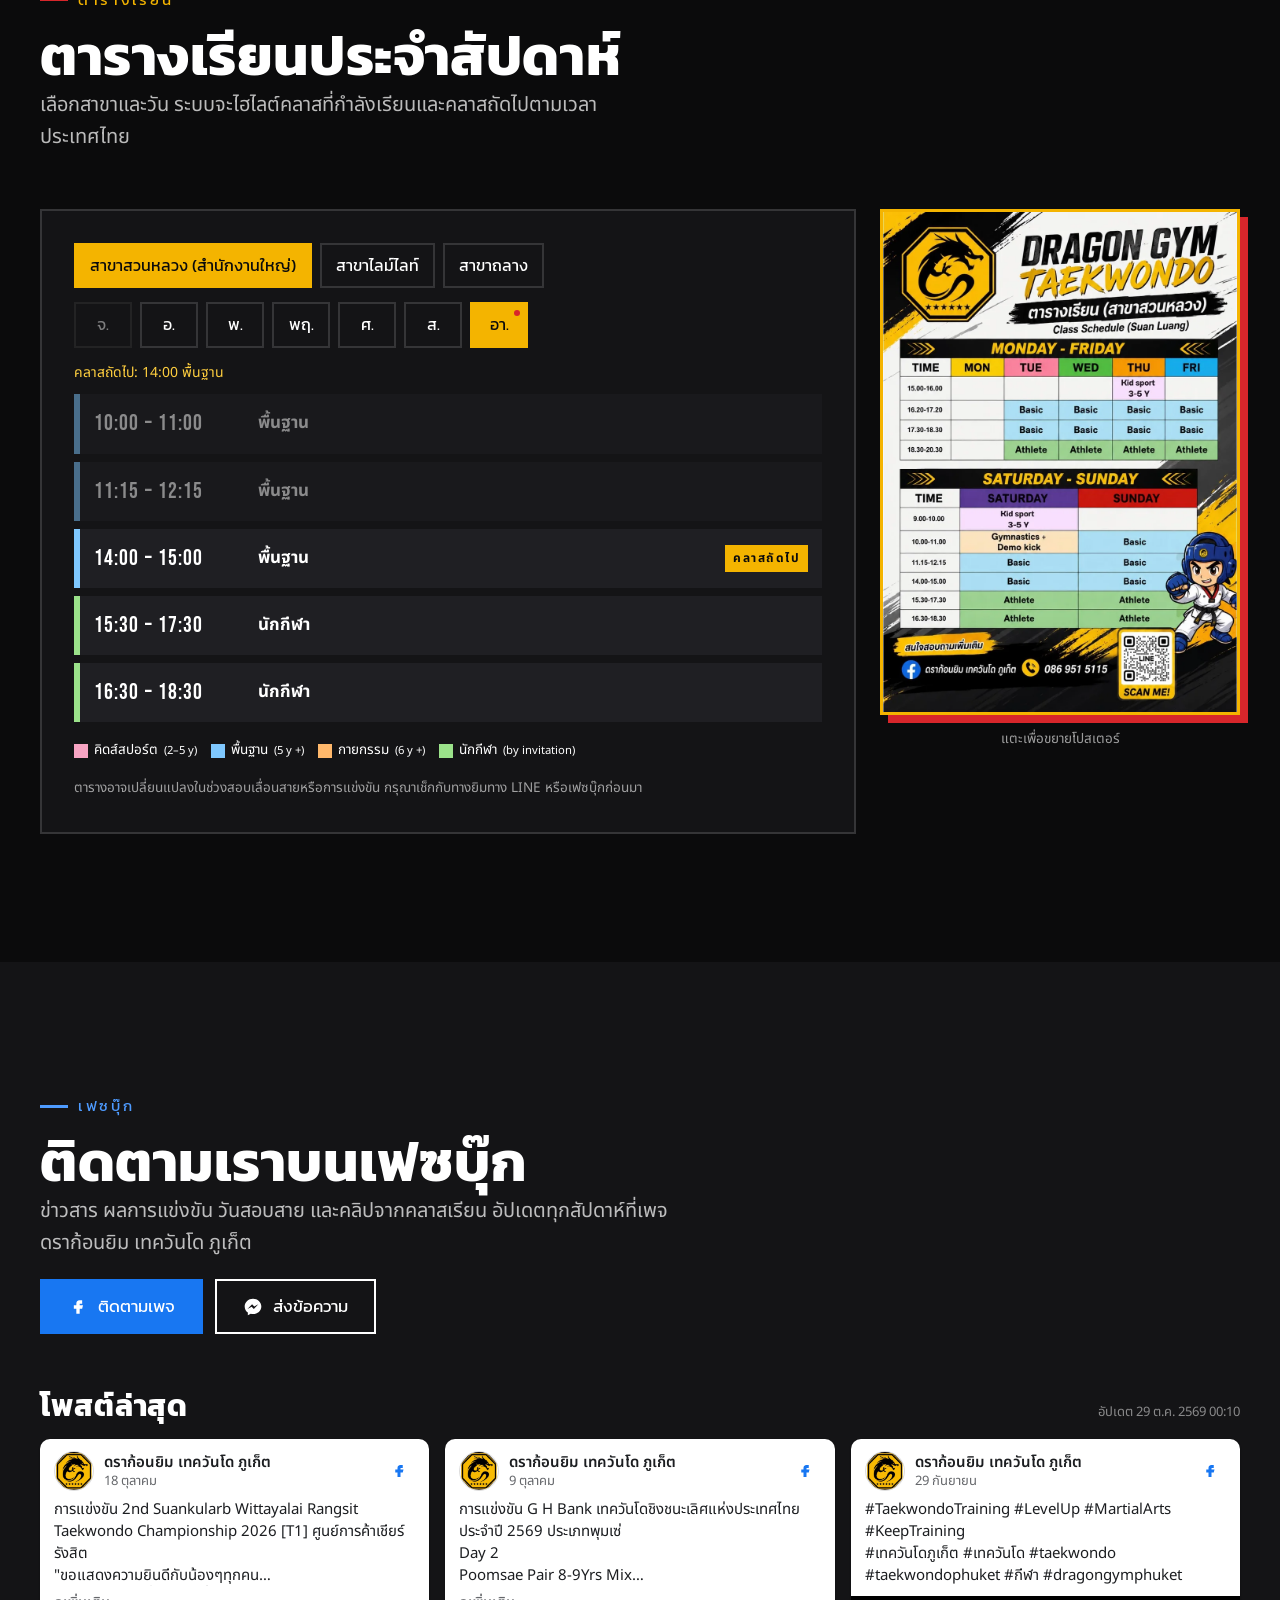
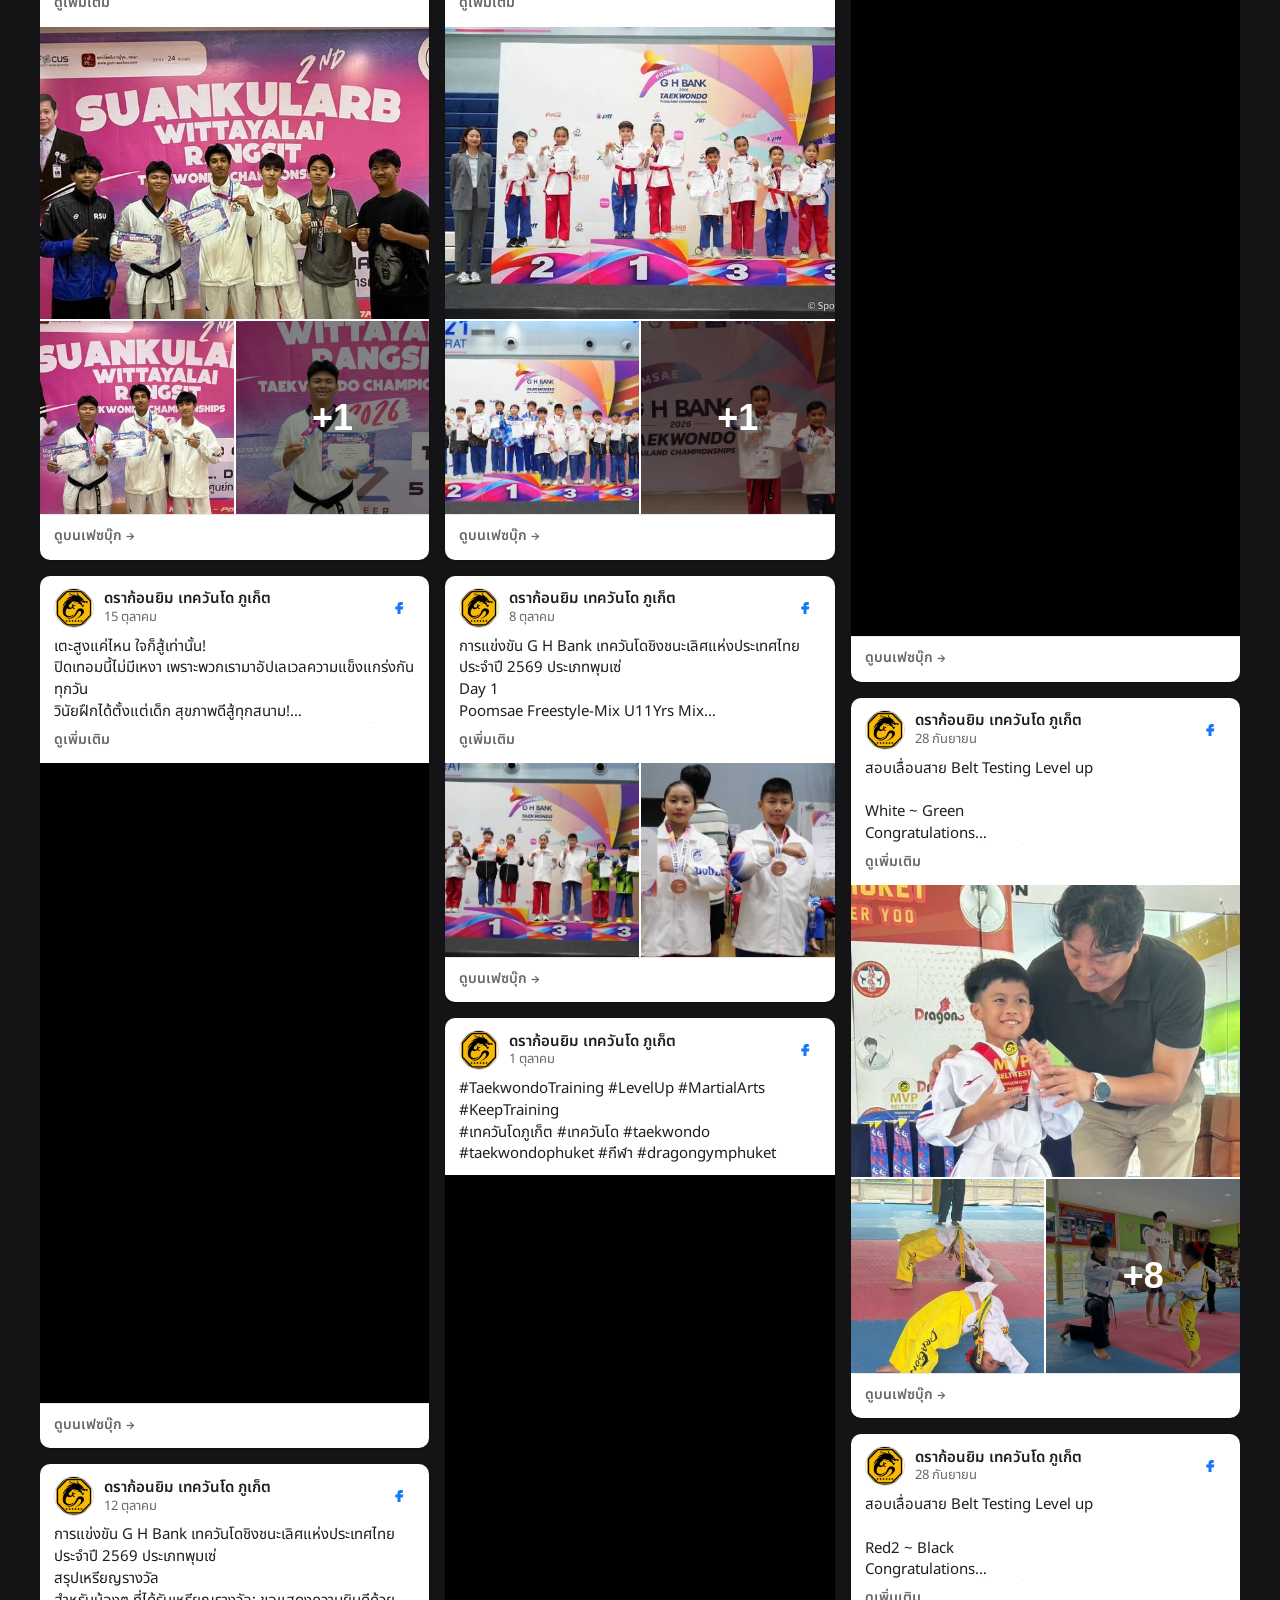
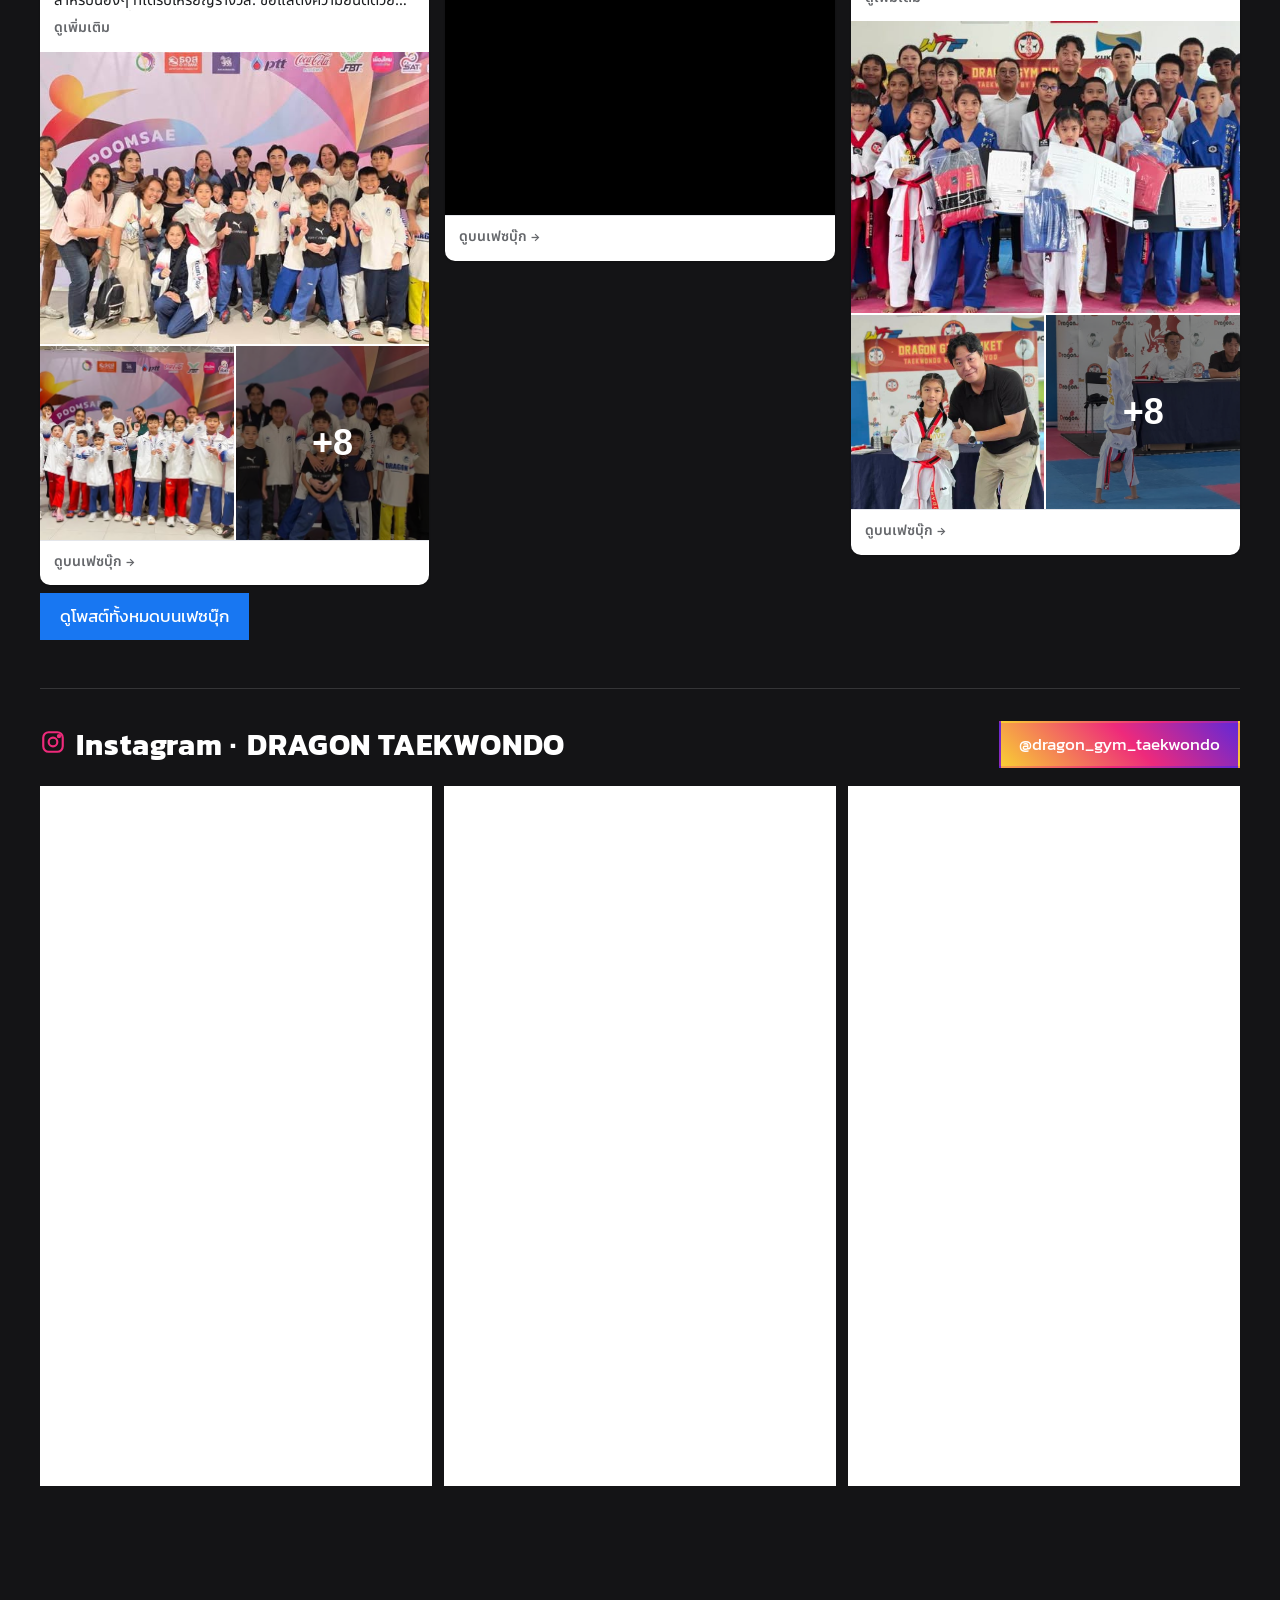
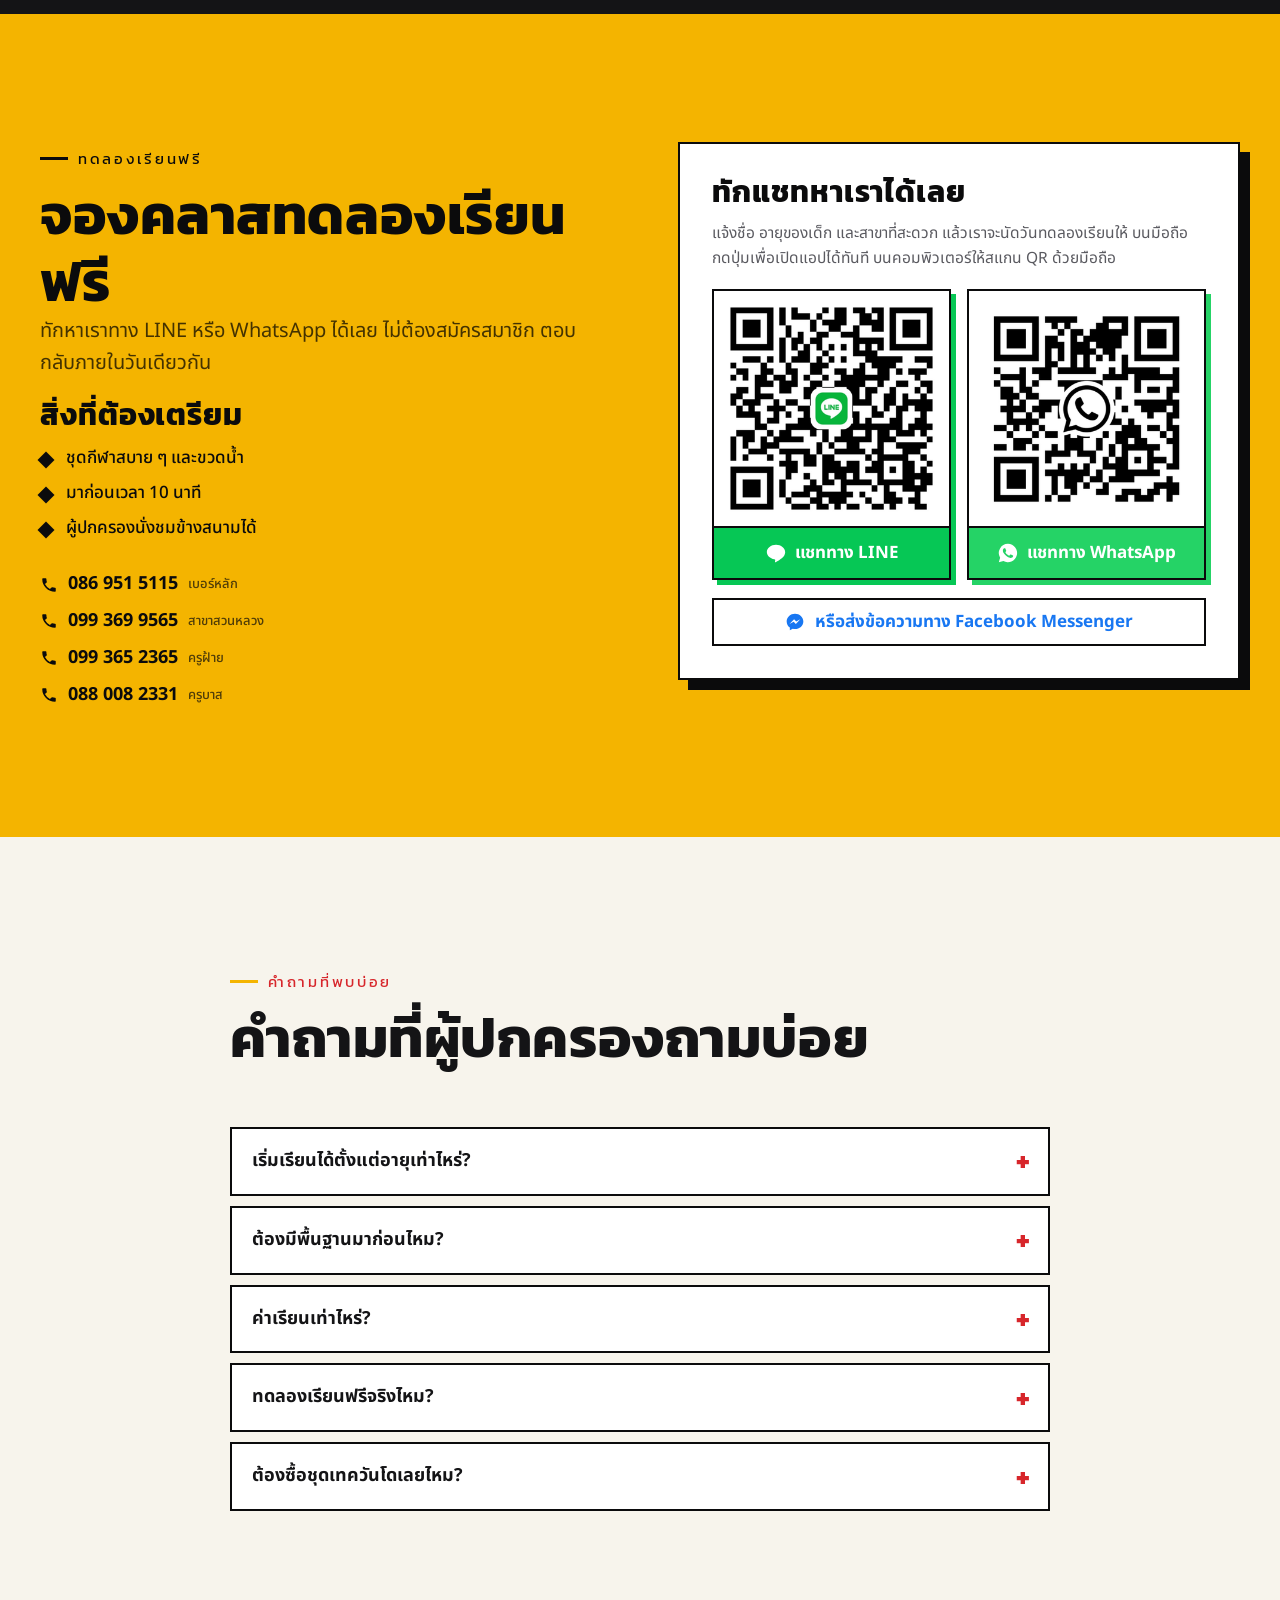
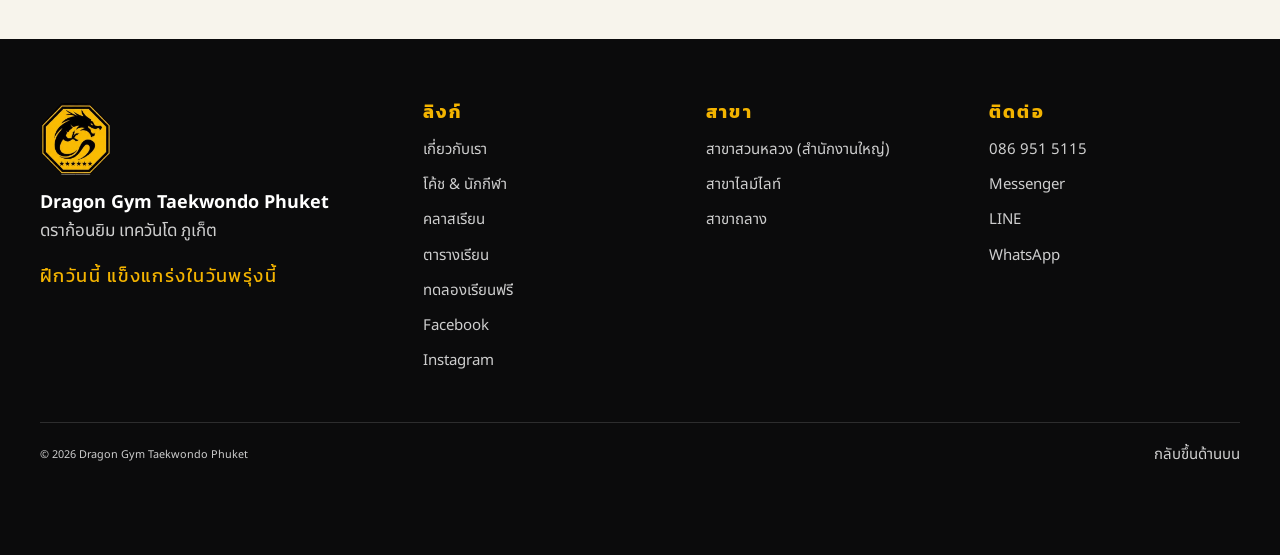
==== commit fdb9d55b: "fix(team): 승단 심사위원진 순서 최영석 → 박희강 → 유영택 Co-Authored-By: Claude Opus 5.5 <noreply@anthropic.com>" ====
--- a/site/index.html
+++ b/site/index.html
@@ -34,7 +34,7 @@
   <link rel="preconnect" href="https://fonts.gstatic.com" crossorigin>
   <link href="https://fonts.googleapis.com/css2?family=Bebas+Neue&family=Kanit:wght@600;700&family=Noto+Sans+Thai:wght@400;500;600&family=Source+Sans+3:wght@400;500;600;700&family=Noto+Sans+KR:wght@400;500;700&family=Black+Han+Sans&display=swap" rel="stylesheet">
   <link rel="stylesheet" href="https://cdnjs.cloudflare.com/ajax/libs/leaflet/1.9.4/leaflet.min.css" referrerpolicy="no-referrer">
-  <link rel="stylesheet" href="styles.css?v=24">
+  <link rel="stylesheet" href="styles.css?v=25">
 
   <!-- 구조화 데이터: 조직 + 지점 3곳 + FAQ -->
   <script type="application/ld+json">
@@ -653,7 +653,7 @@
   <script src="https://cdnjs.cloudflare.com/ajax/libs/gsap/3.13.0/ScrollTrigger.min.js" defer></script>
   <script src="https://cdnjs.cloudflare.com/ajax/libs/leaflet/1.9.4/leaflet.min.js" referrerpolicy="no-referrer" defer></script>
   <script src="https://cdn.jsdelivr.net/npm/lenis@1.3.4/dist/lenis.min.js" defer></script>
-  <script src="data.js?v=24" defer></script>
-  <script src="main.js?v=24" defer></script>
+  <script src="data.js?v=25" defer></script>
+  <script src="main.js?v=25" defer></script>
 </body>
 </html>
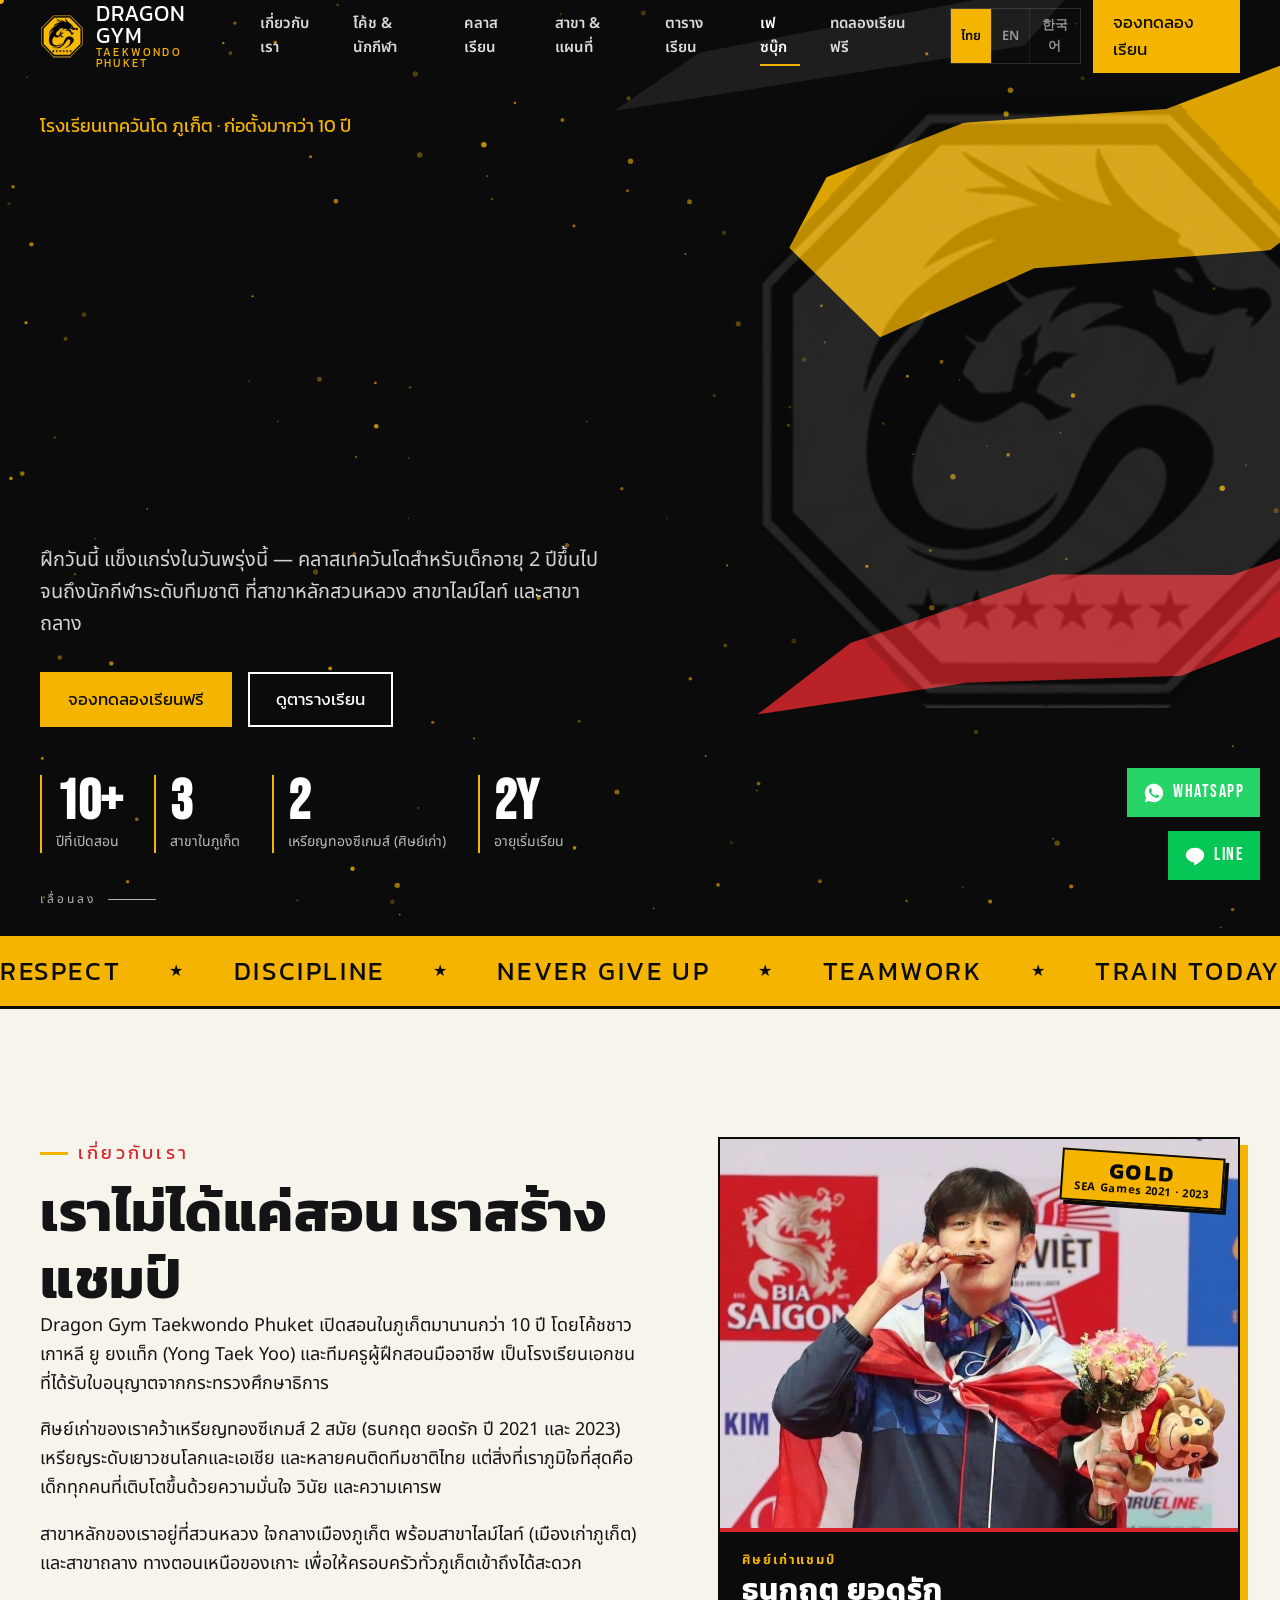
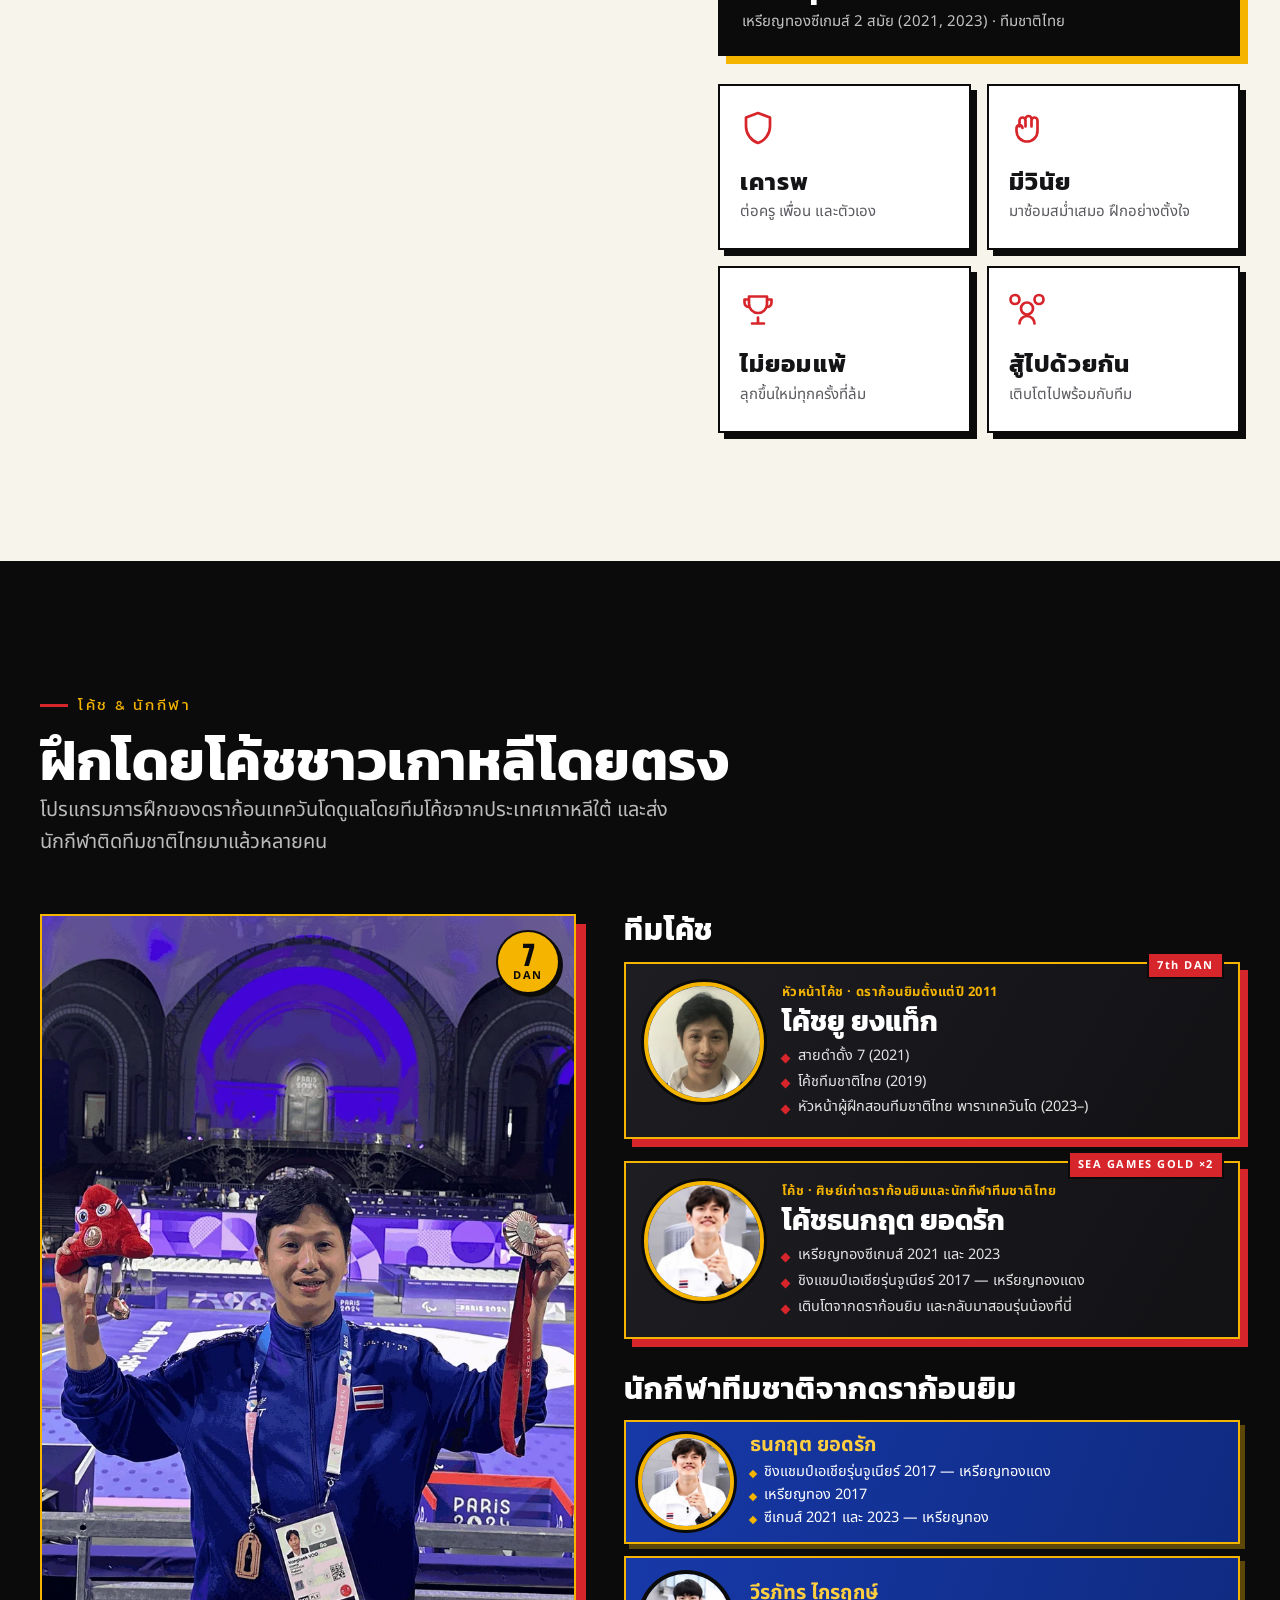
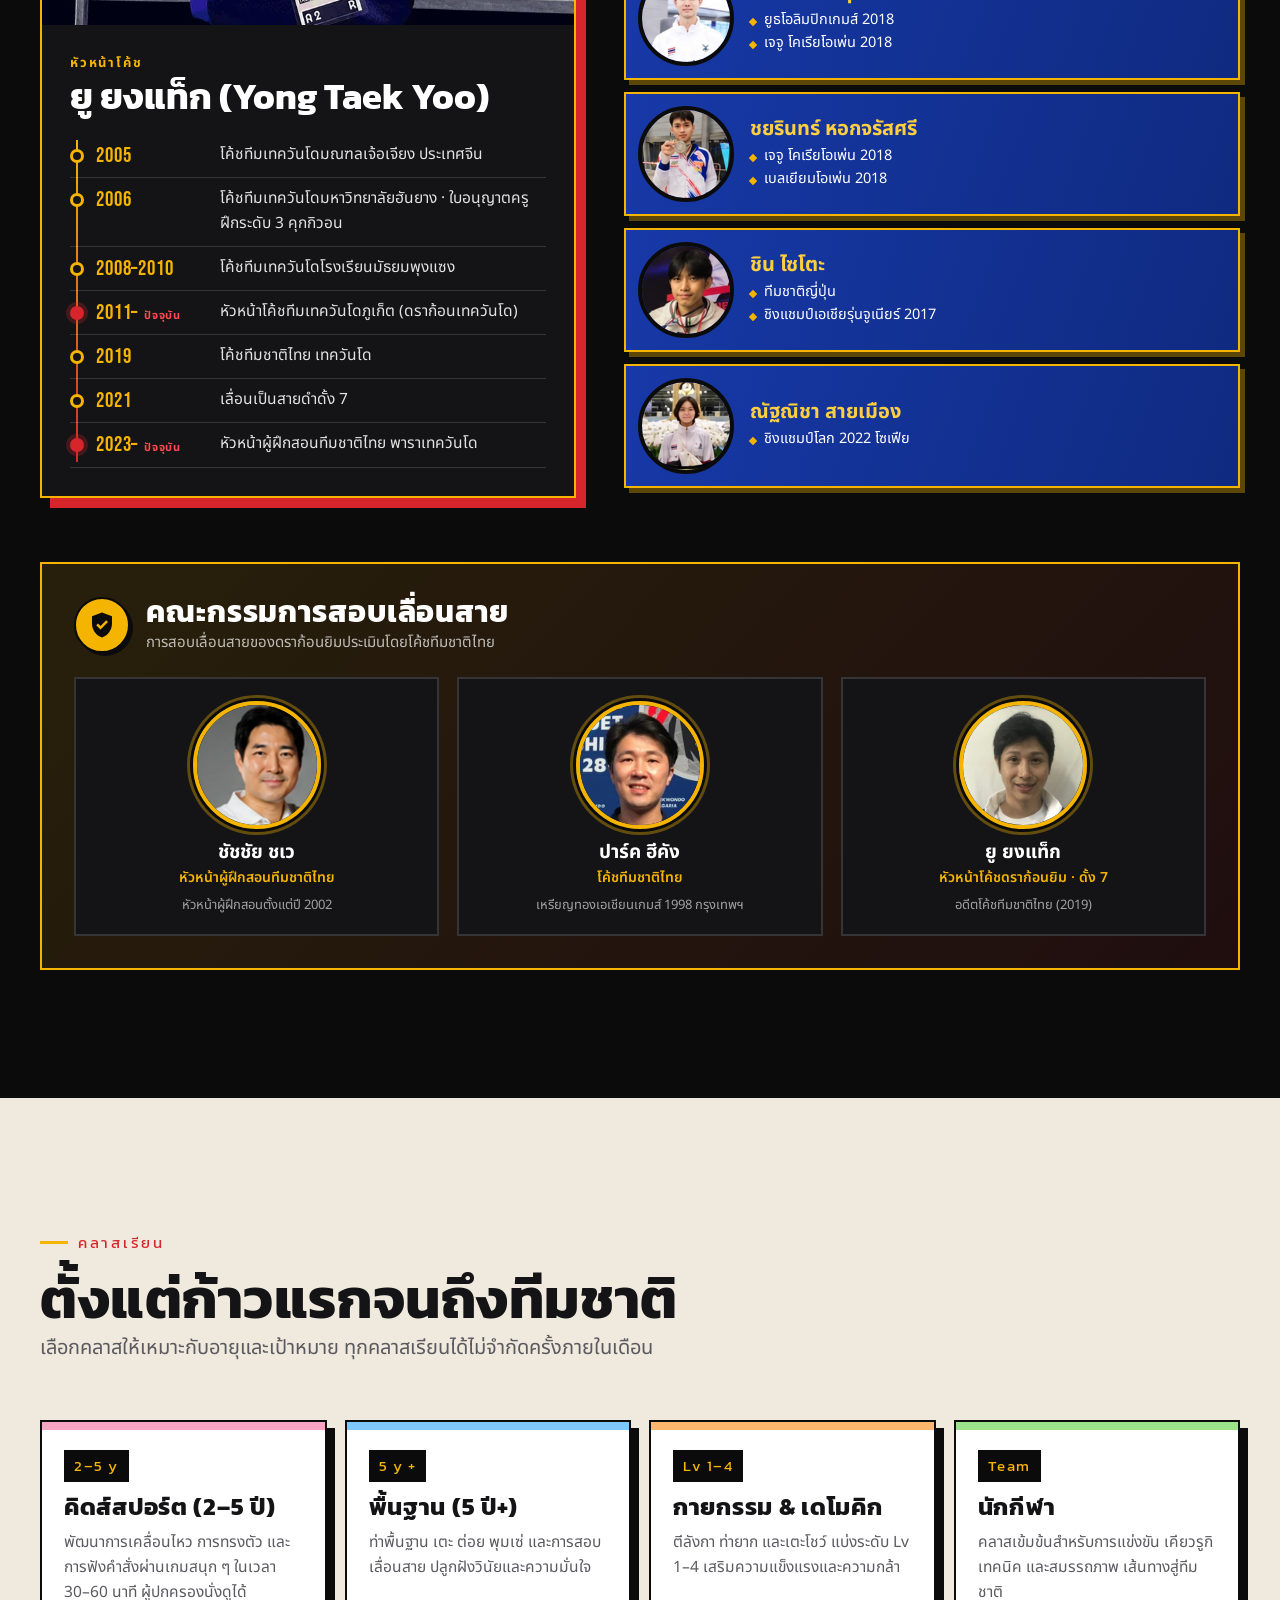
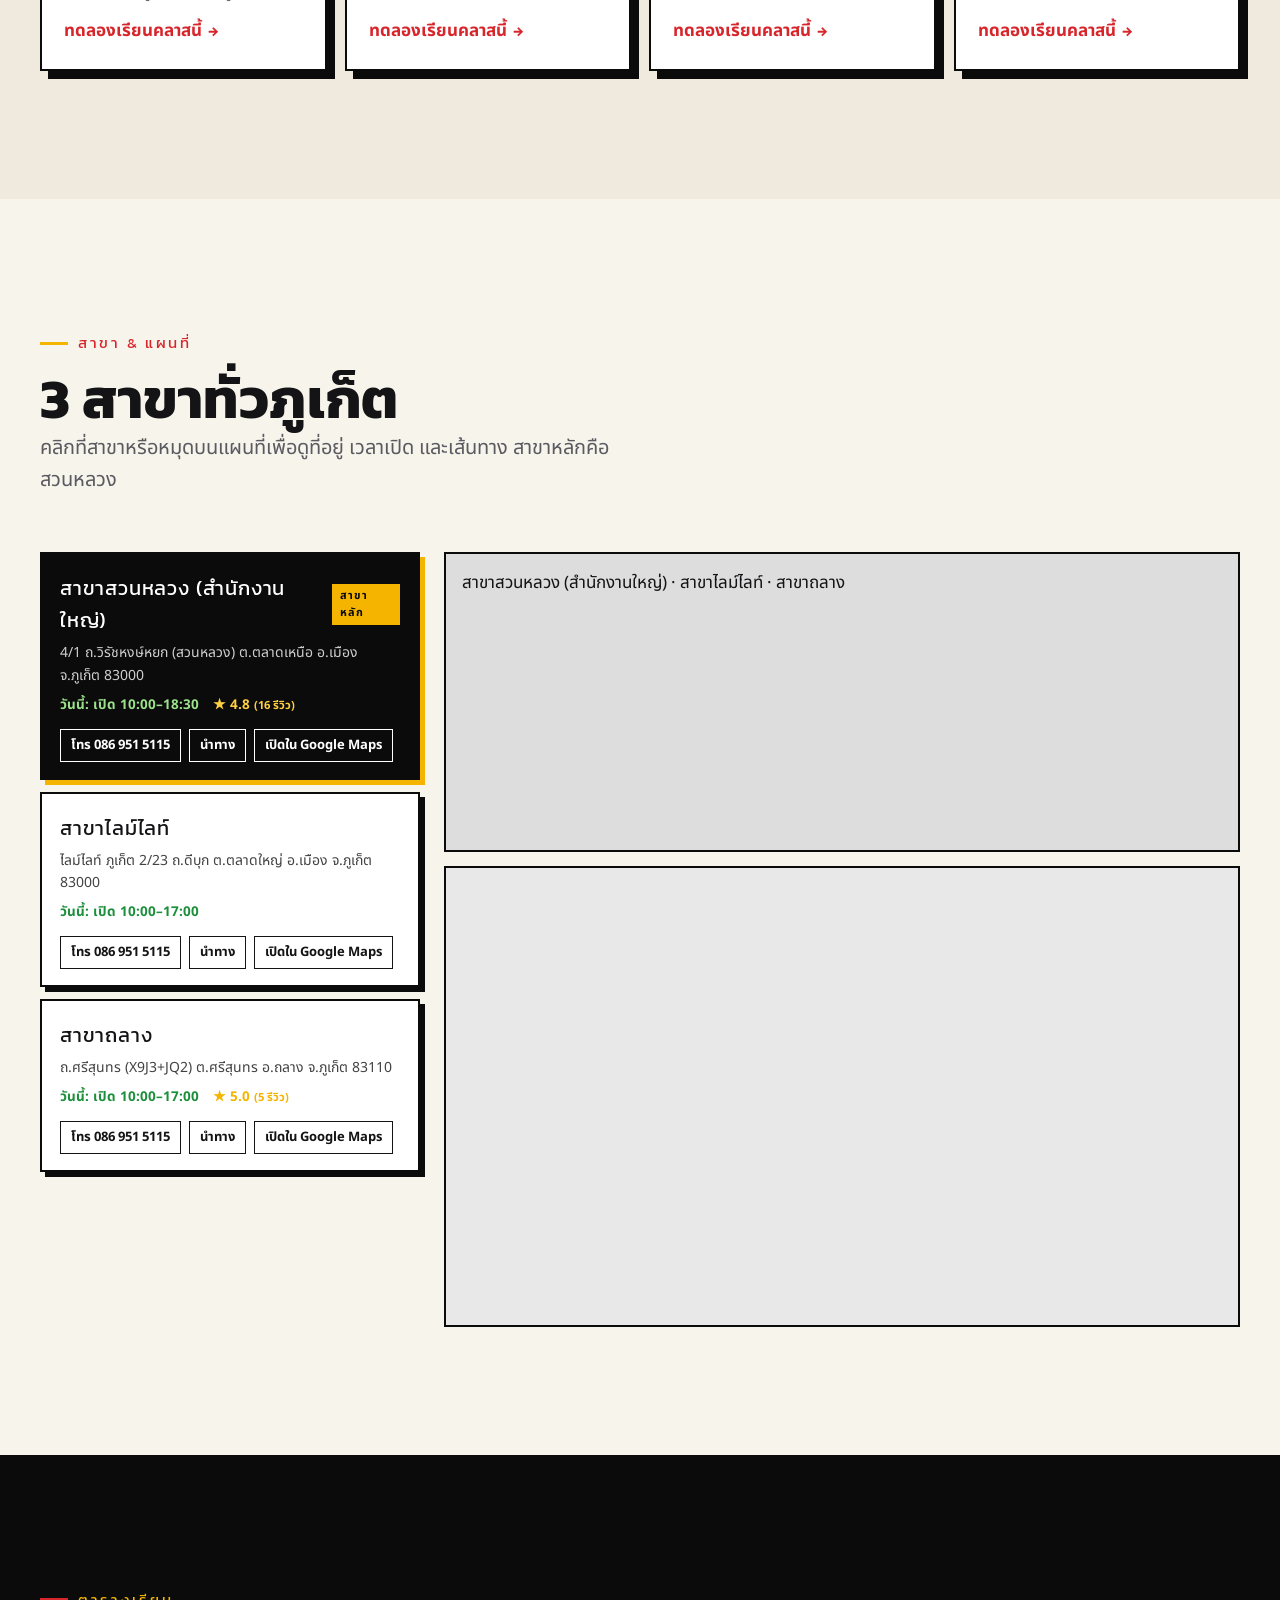
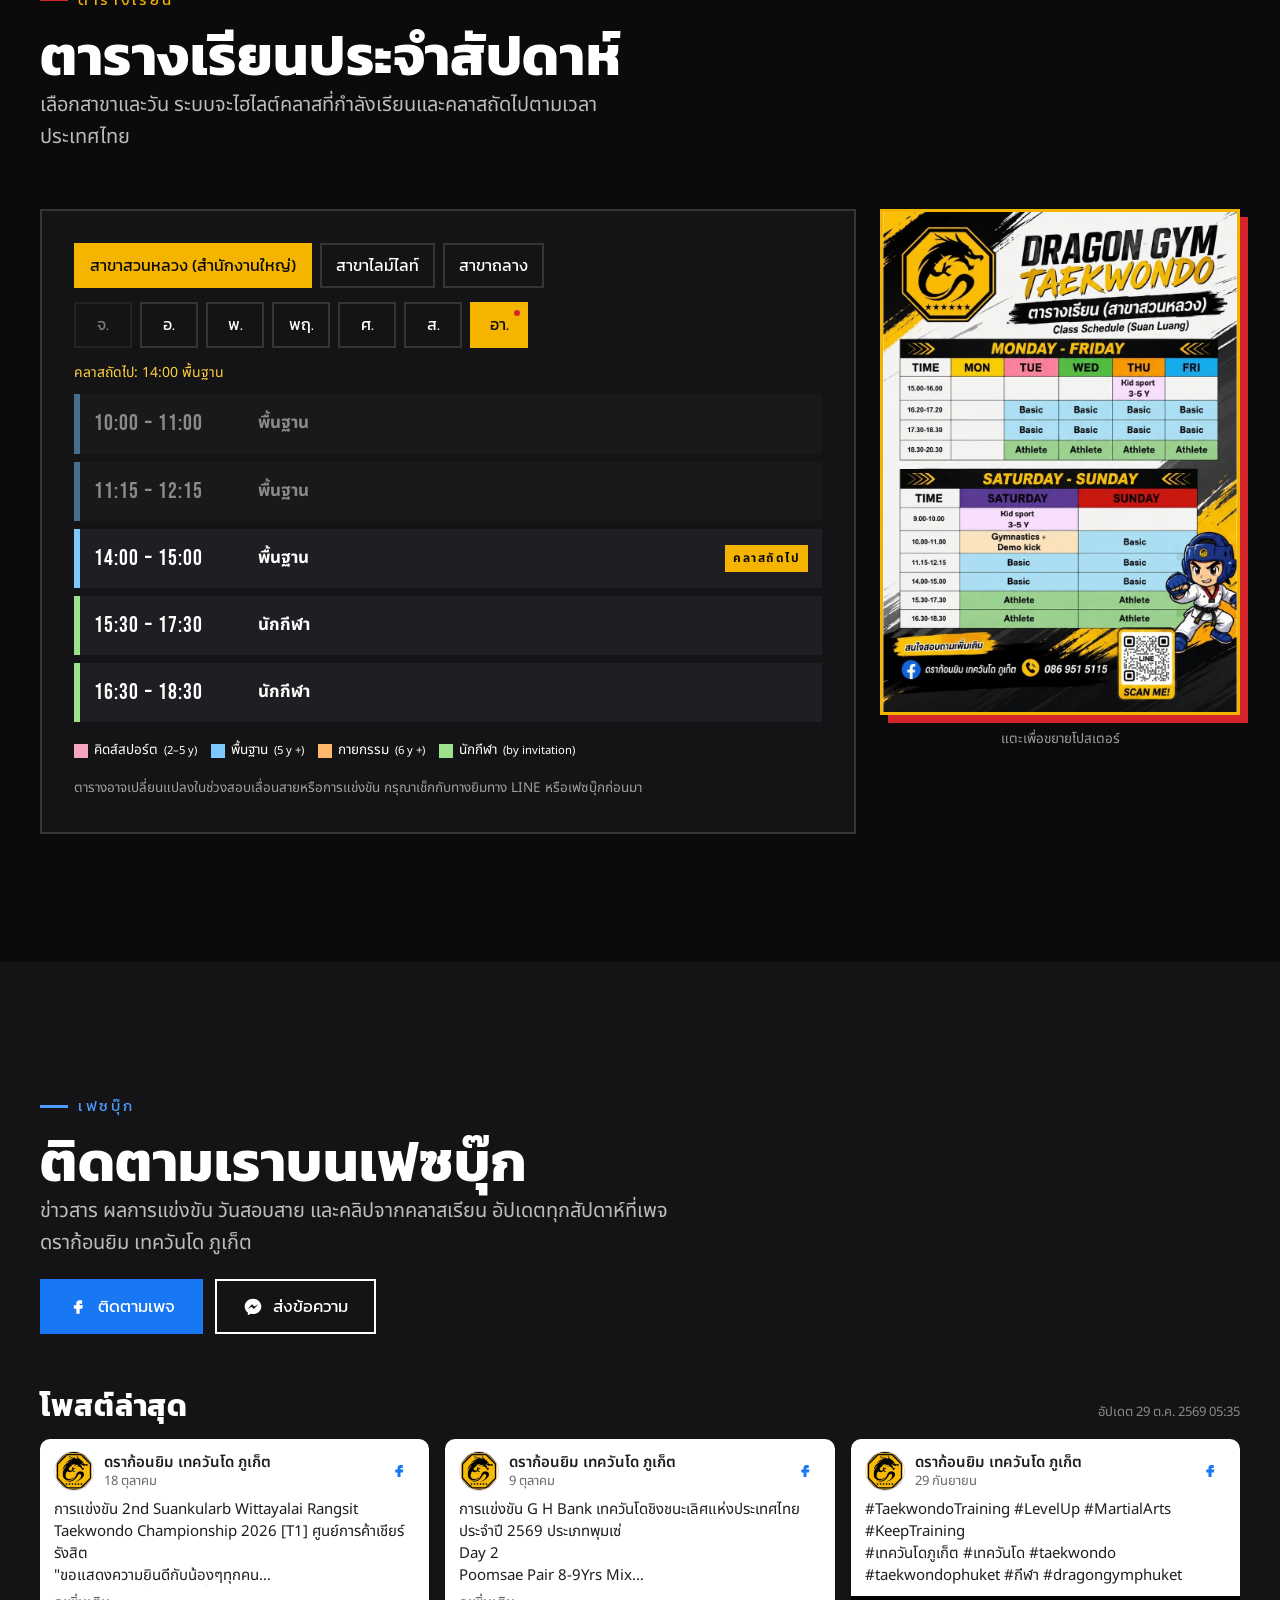
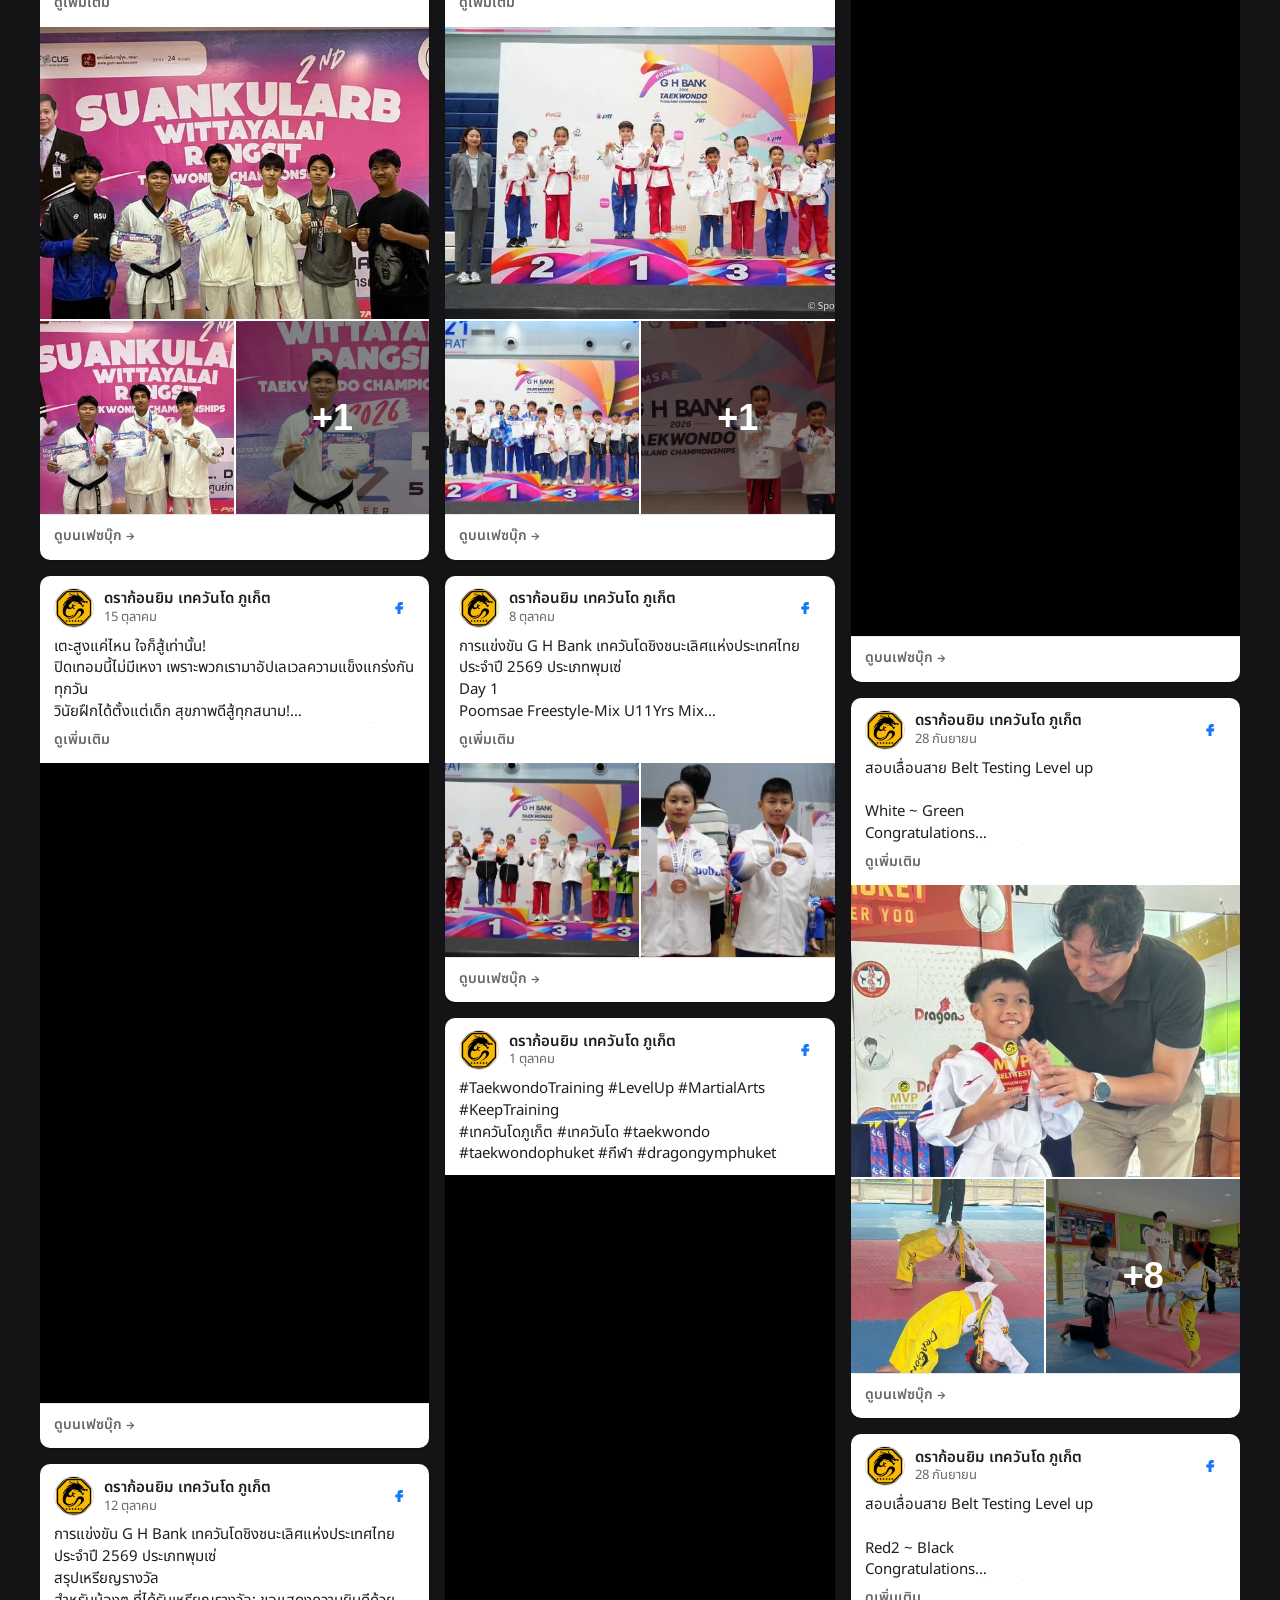
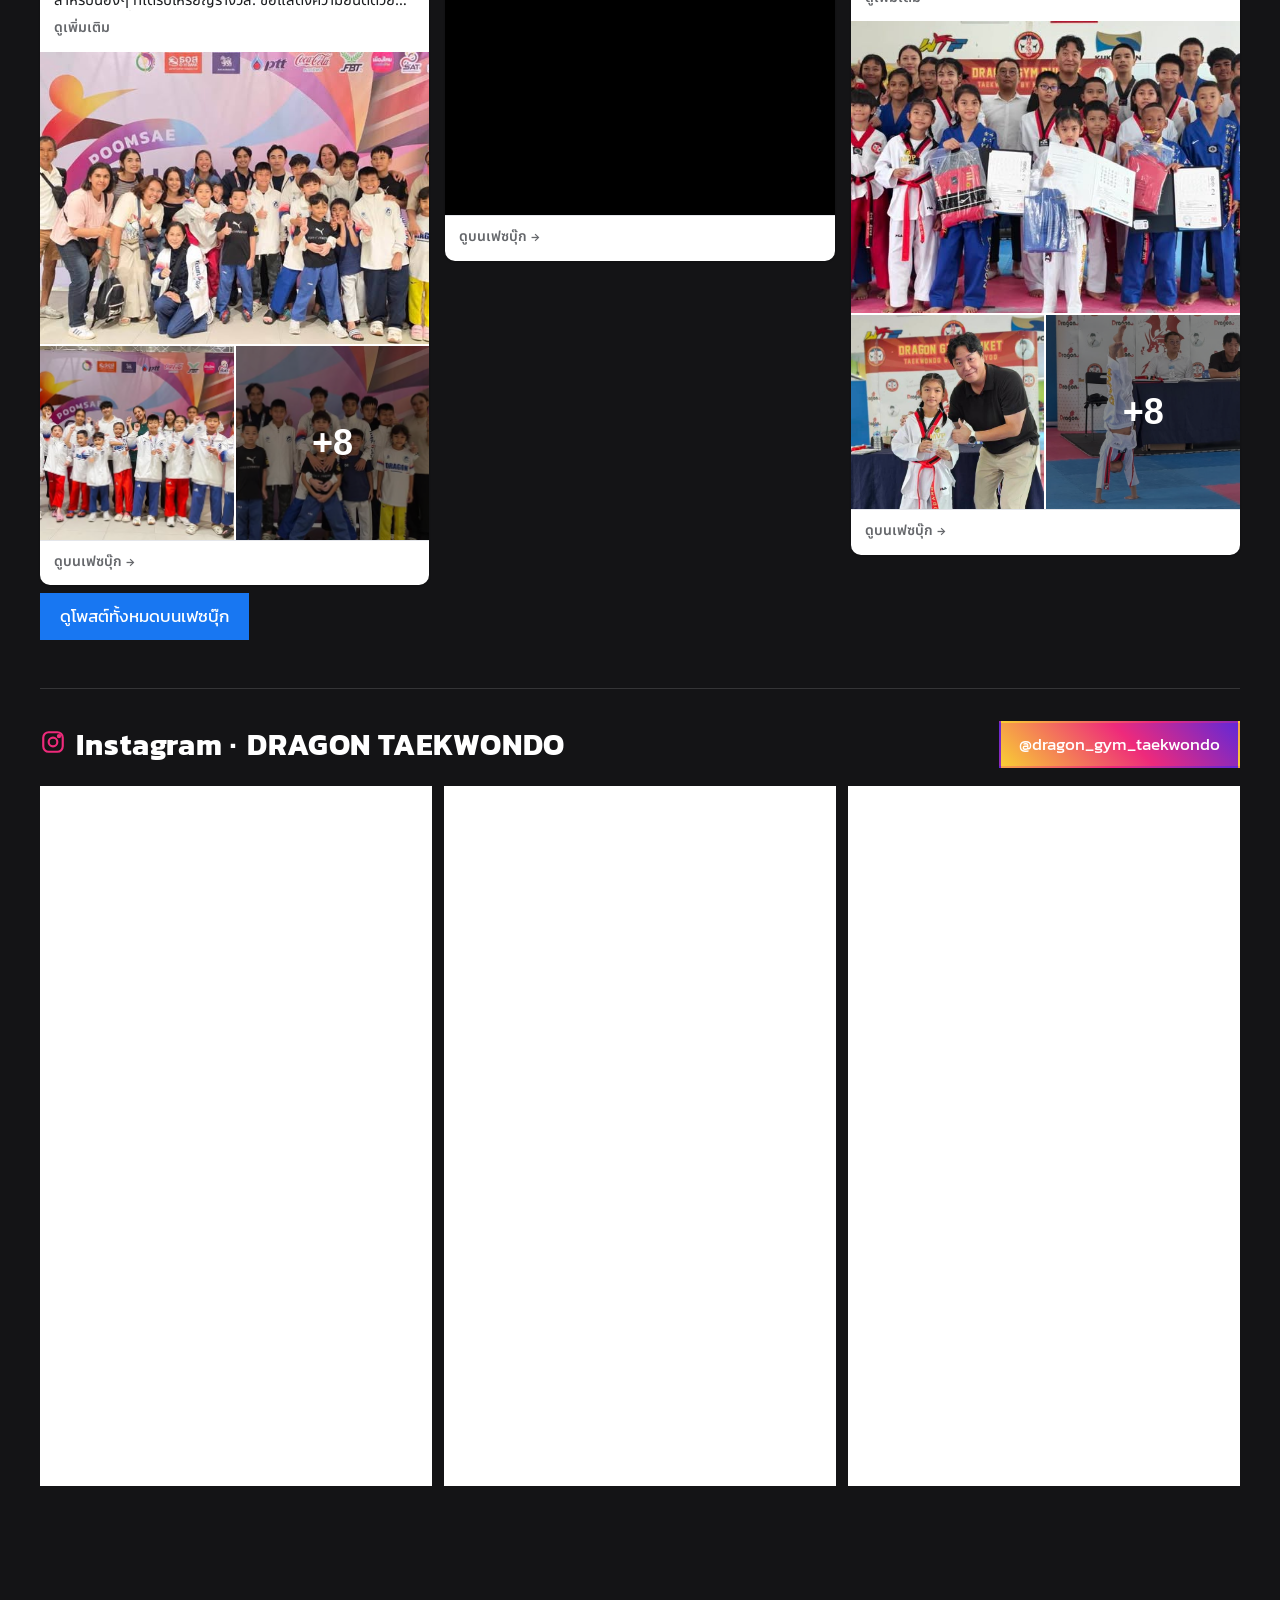
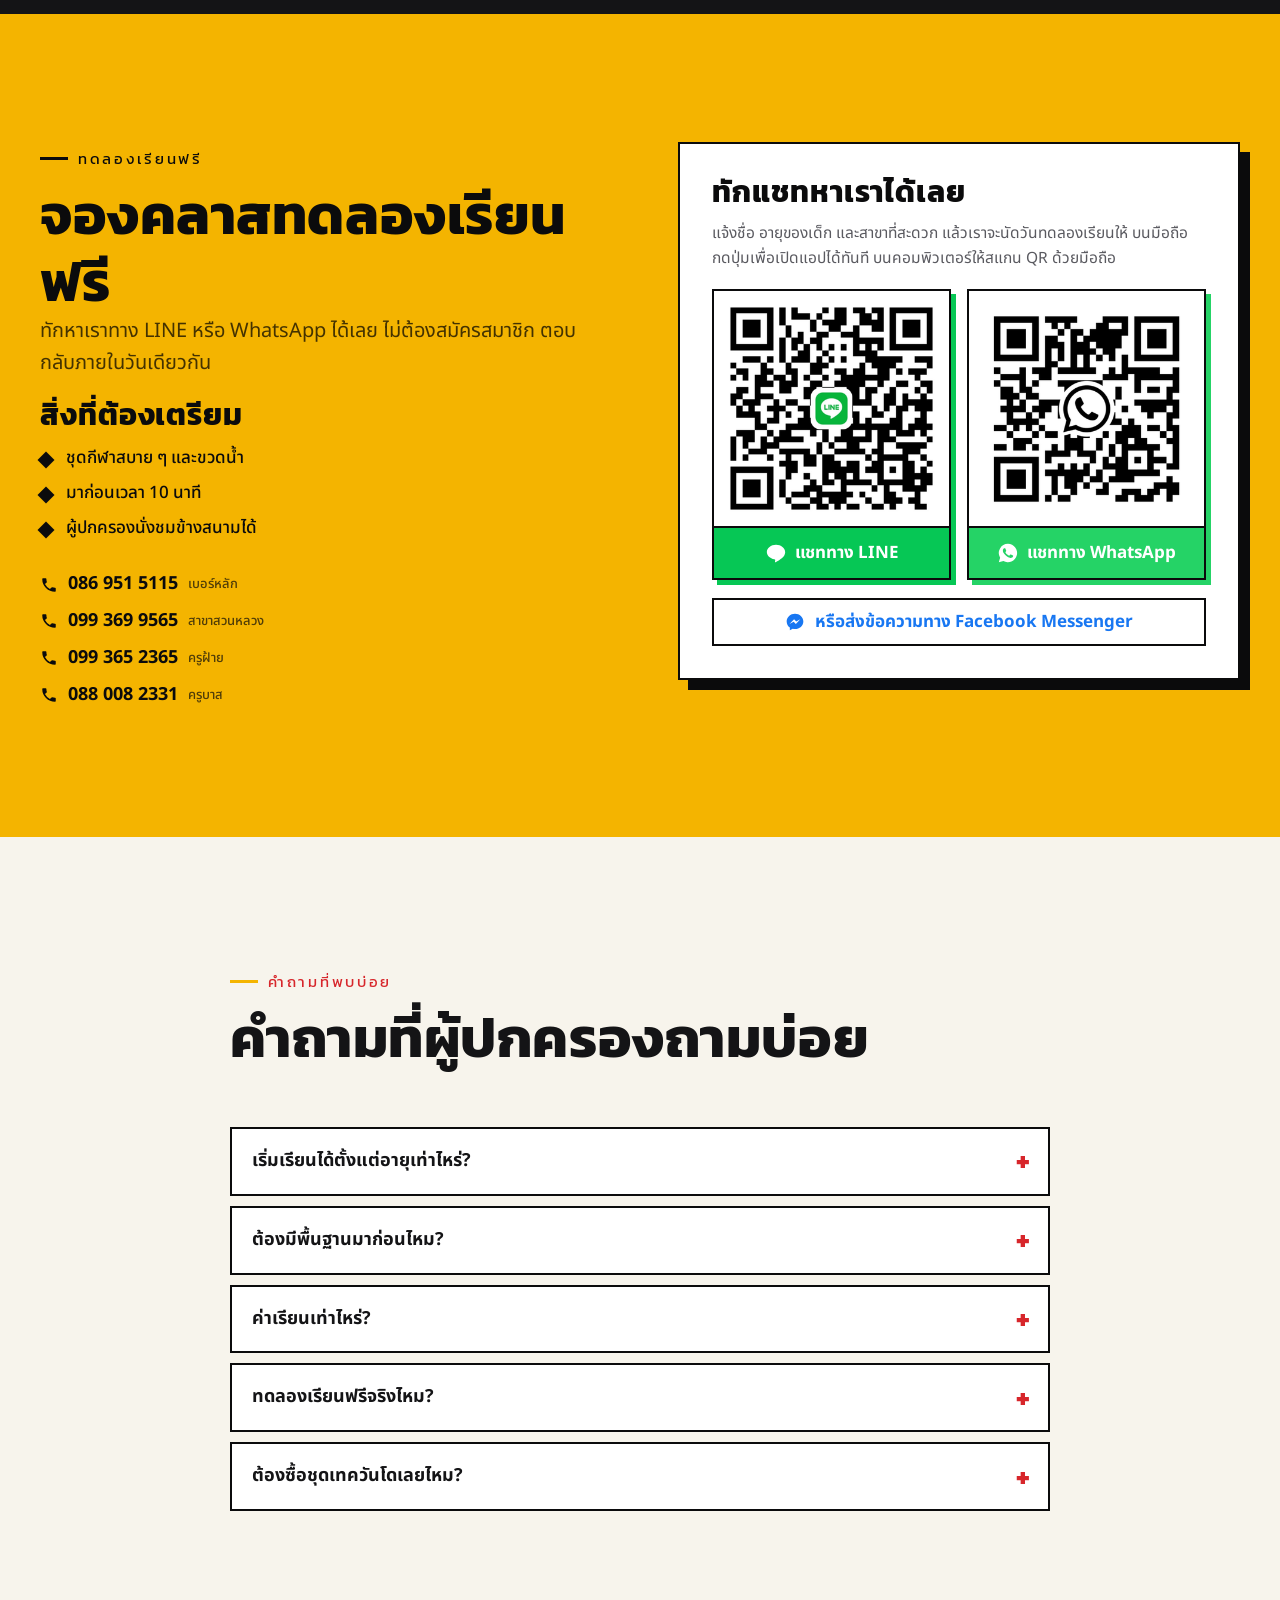
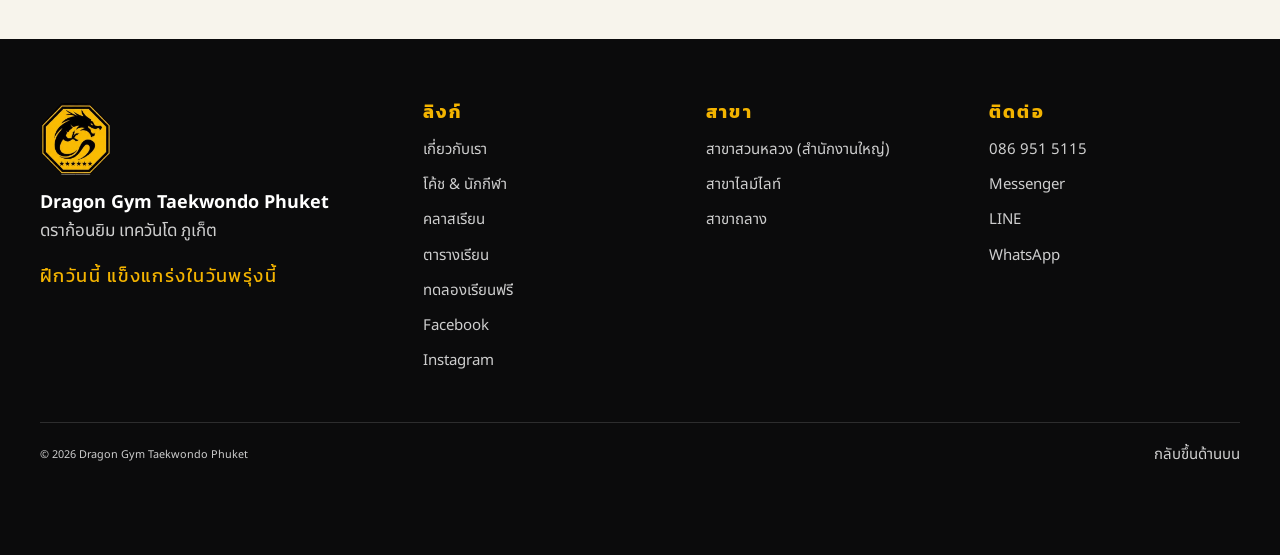
==== commit 357f3a47: "feat(admin): Sveltia CMS 관리자 페이지 추가, 지점·코치진·SNS 데이터를 content/*.json 으로 분리 - /admin 에서 지점·시간표·포스터, 심사" ====
--- a/site/index.html
+++ b/site/index.html
@@ -489,8 +489,7 @@
         <figure class="sched-poster" data-reveal>
           <button type="button" class="sched-poster__btn" id="posterBtn">
             <picture>
-              <source id="schedPosterWebp" type="image/webp" srcset="assets/schedule-suanluang.webp">
-              <img id="schedPoster" src="assets/schedule-suanluang.jpg" alt="ตารางเรียน สาขาสวนหลวง" width="900" height="1272" loading="lazy">
+              <img id="schedPoster" src="assets/schedule-suanluang.webp" alt="ตารางเรียน สาขาสวนหลวง" width="900" height="1272" loading="lazy">
             </picture>
           </button>
           <figcaption data-i18n="sched.zoom">แตะเพื่อขยายโปสเตอร์</figcaption>
@@ -653,7 +652,7 @@
   <script src="https://cdnjs.cloudflare.com/ajax/libs/gsap/3.13.0/ScrollTrigger.min.js" defer></script>
   <script src="https://cdnjs.cloudflare.com/ajax/libs/leaflet/1.9.4/leaflet.min.js" referrerpolicy="no-referrer" defer></script>
   <script src="https://cdn.jsdelivr.net/npm/lenis@1.3.4/dist/lenis.min.js" defer></script>
-  <script src="data.js?v=25" defer></script>
-  <script src="main.js?v=25" defer></script>
+  <script src="data.js?v=26" defer></script>
+  <script src="main.js?v=26" defer></script>
 </body>
 </html>
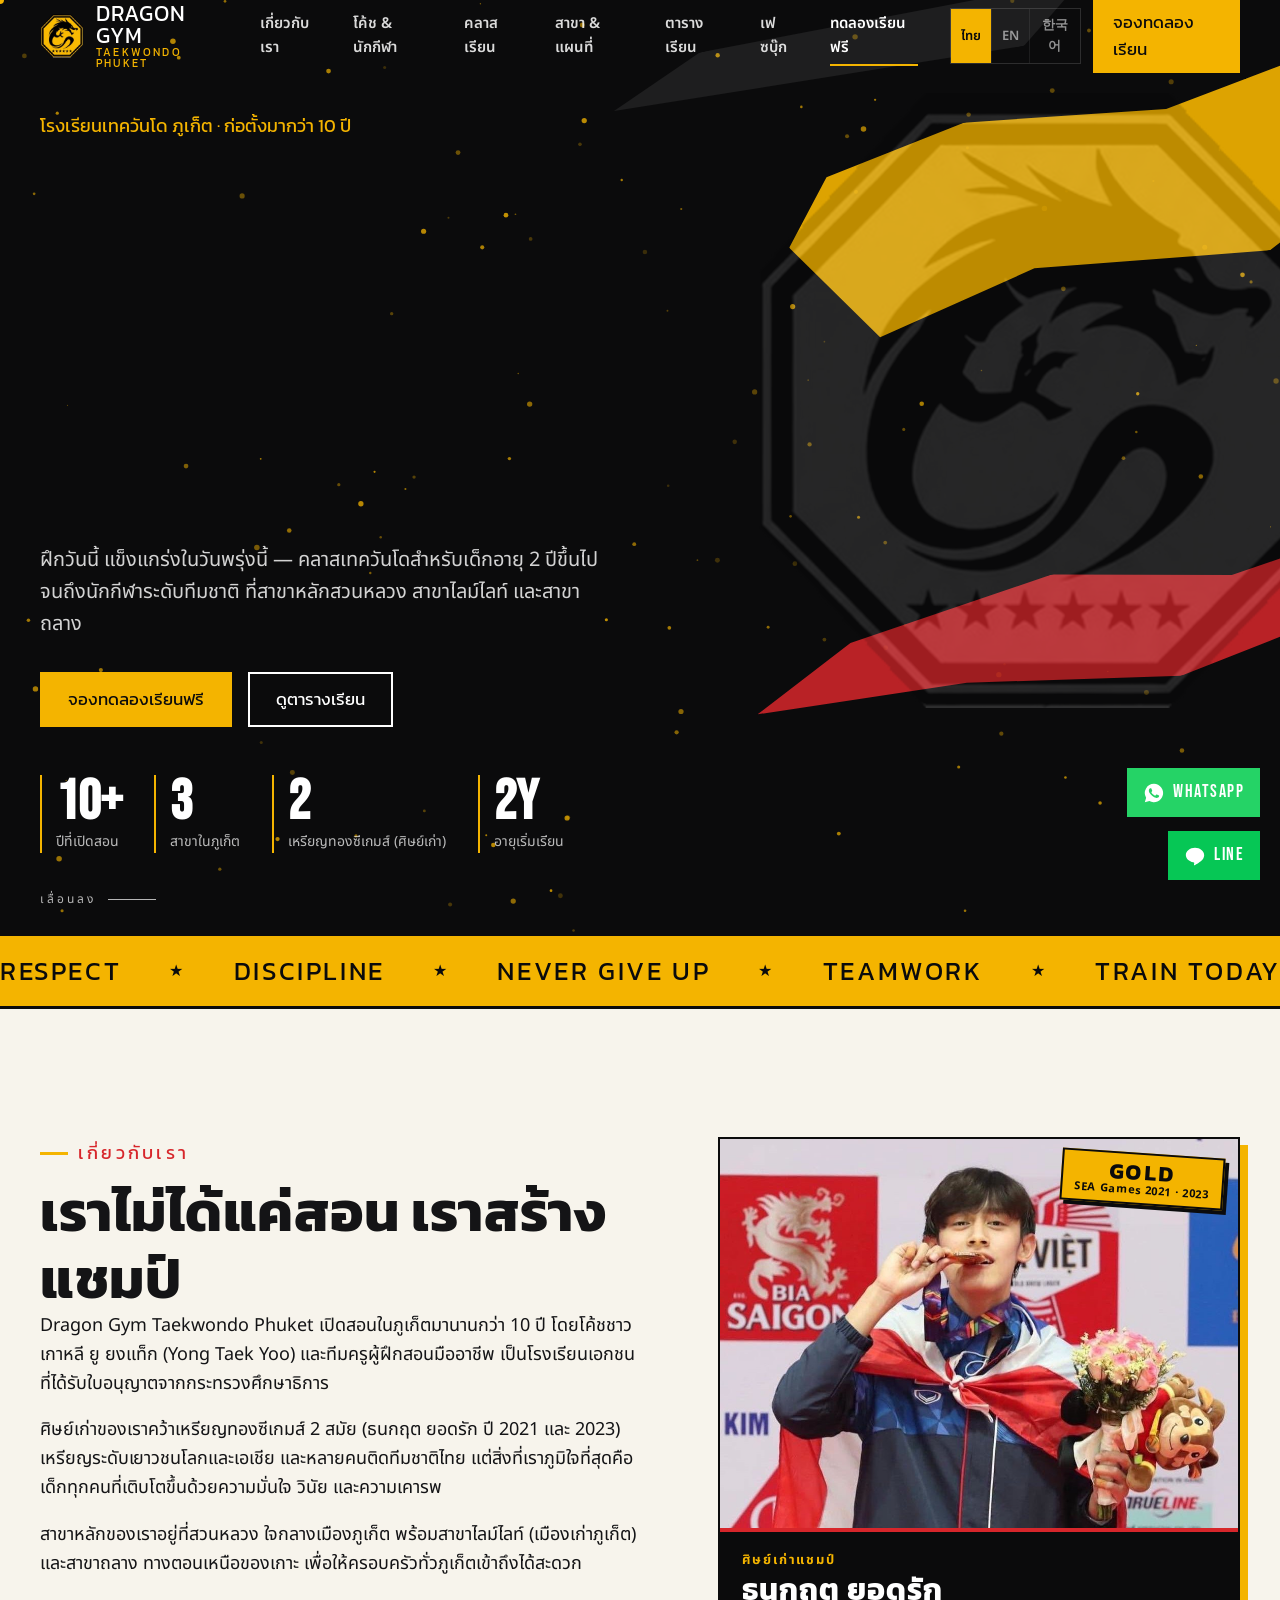
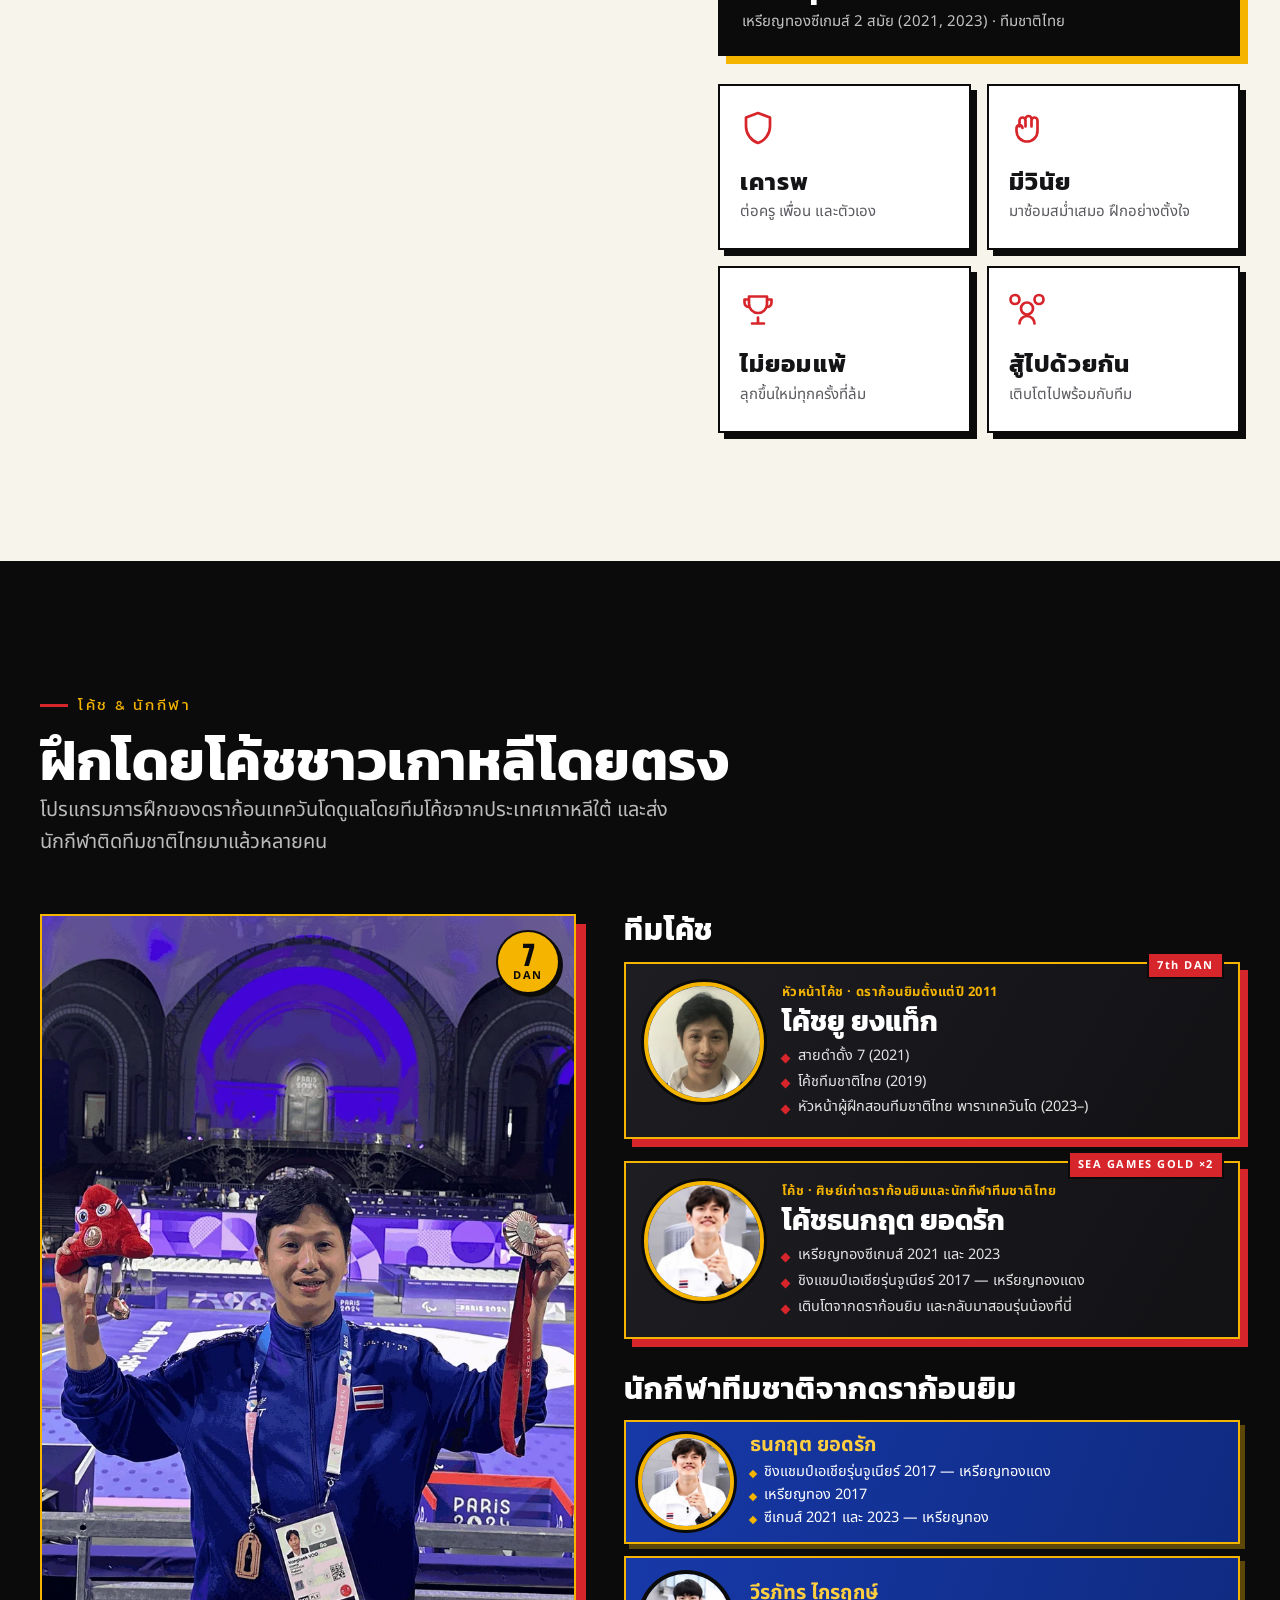
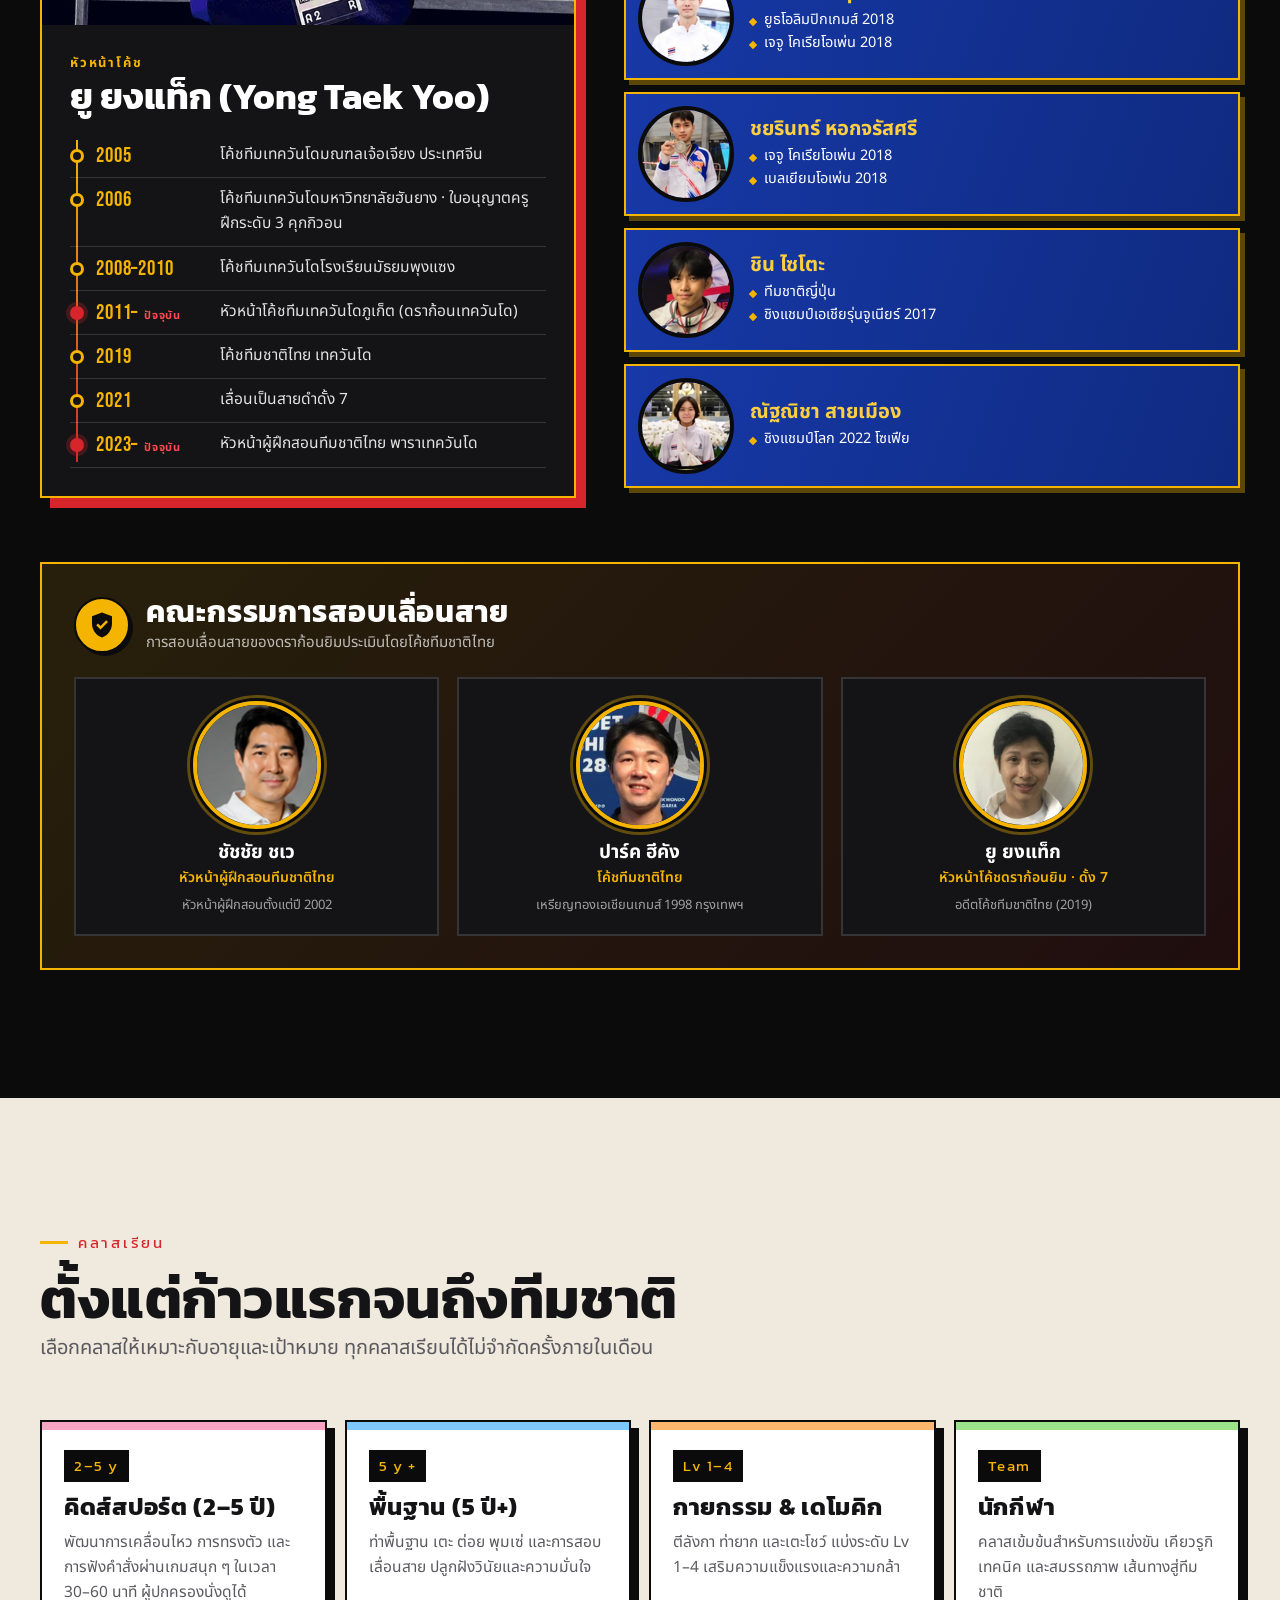
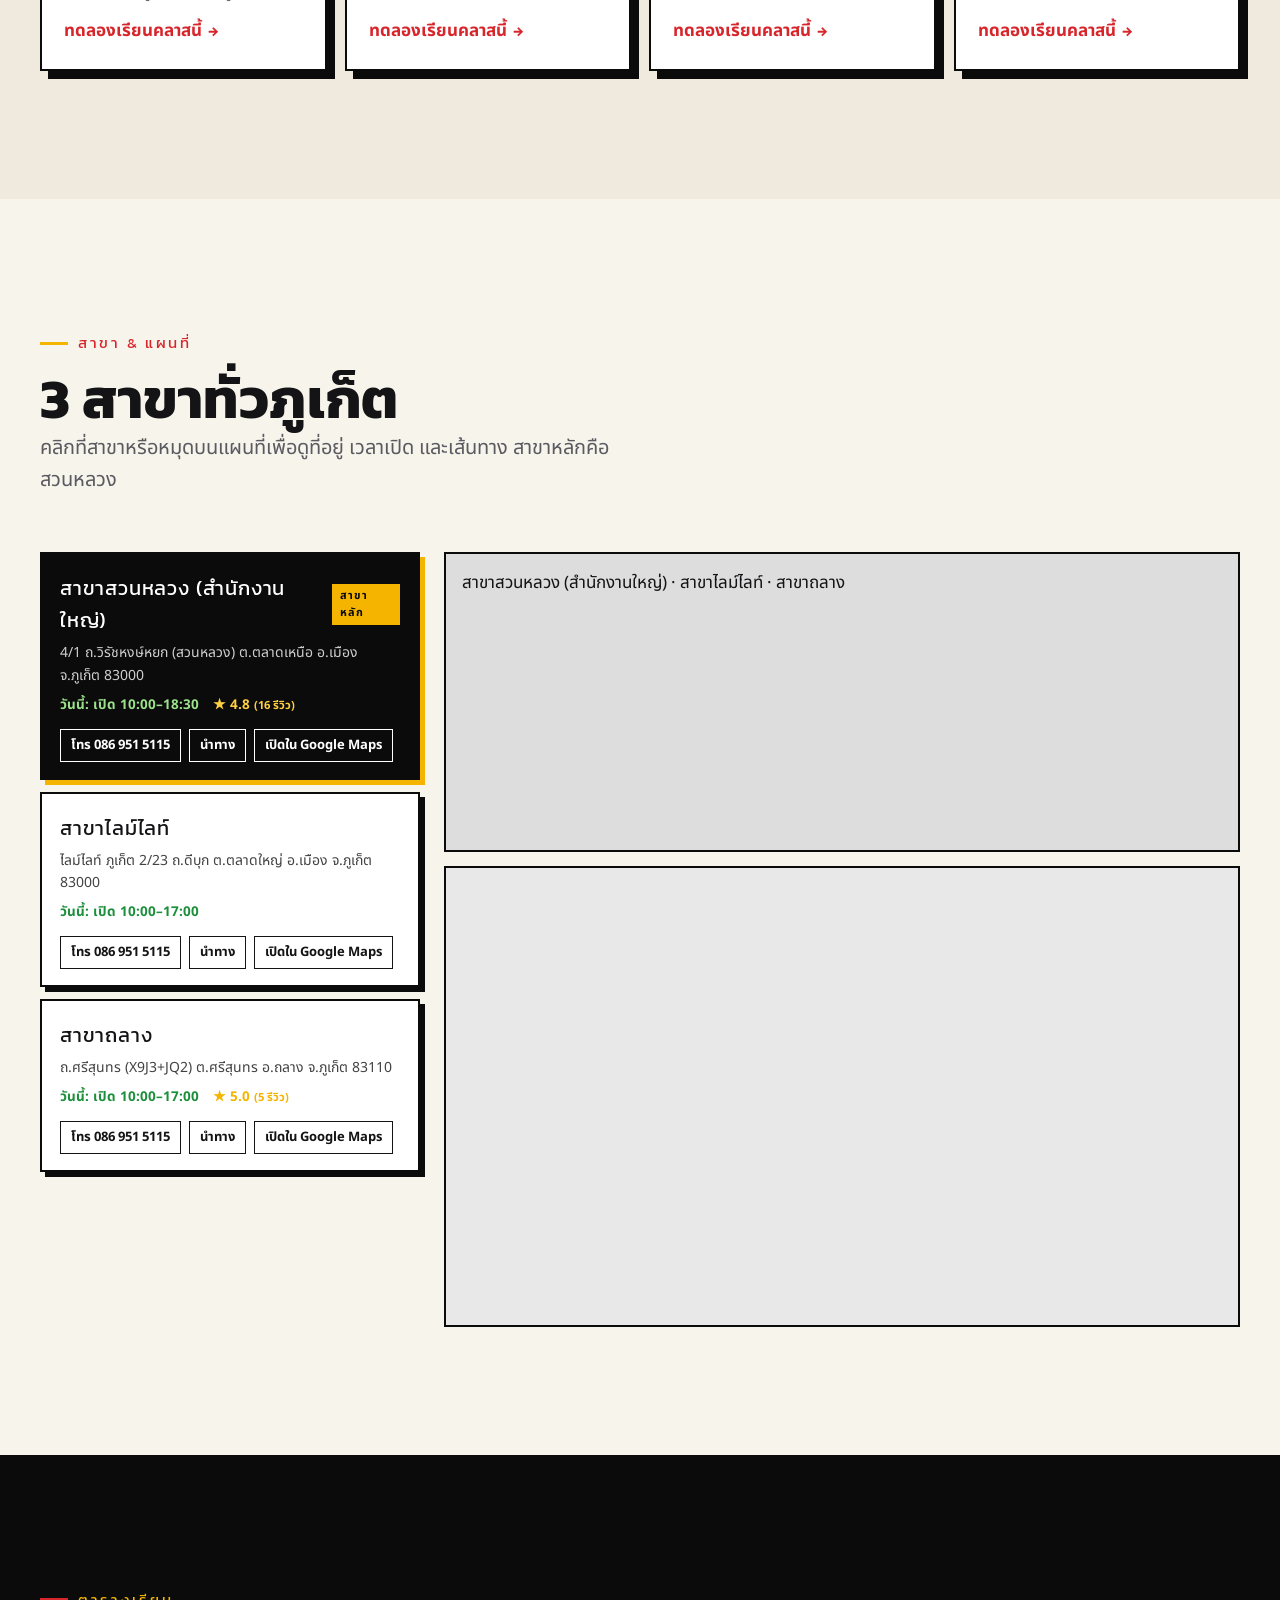
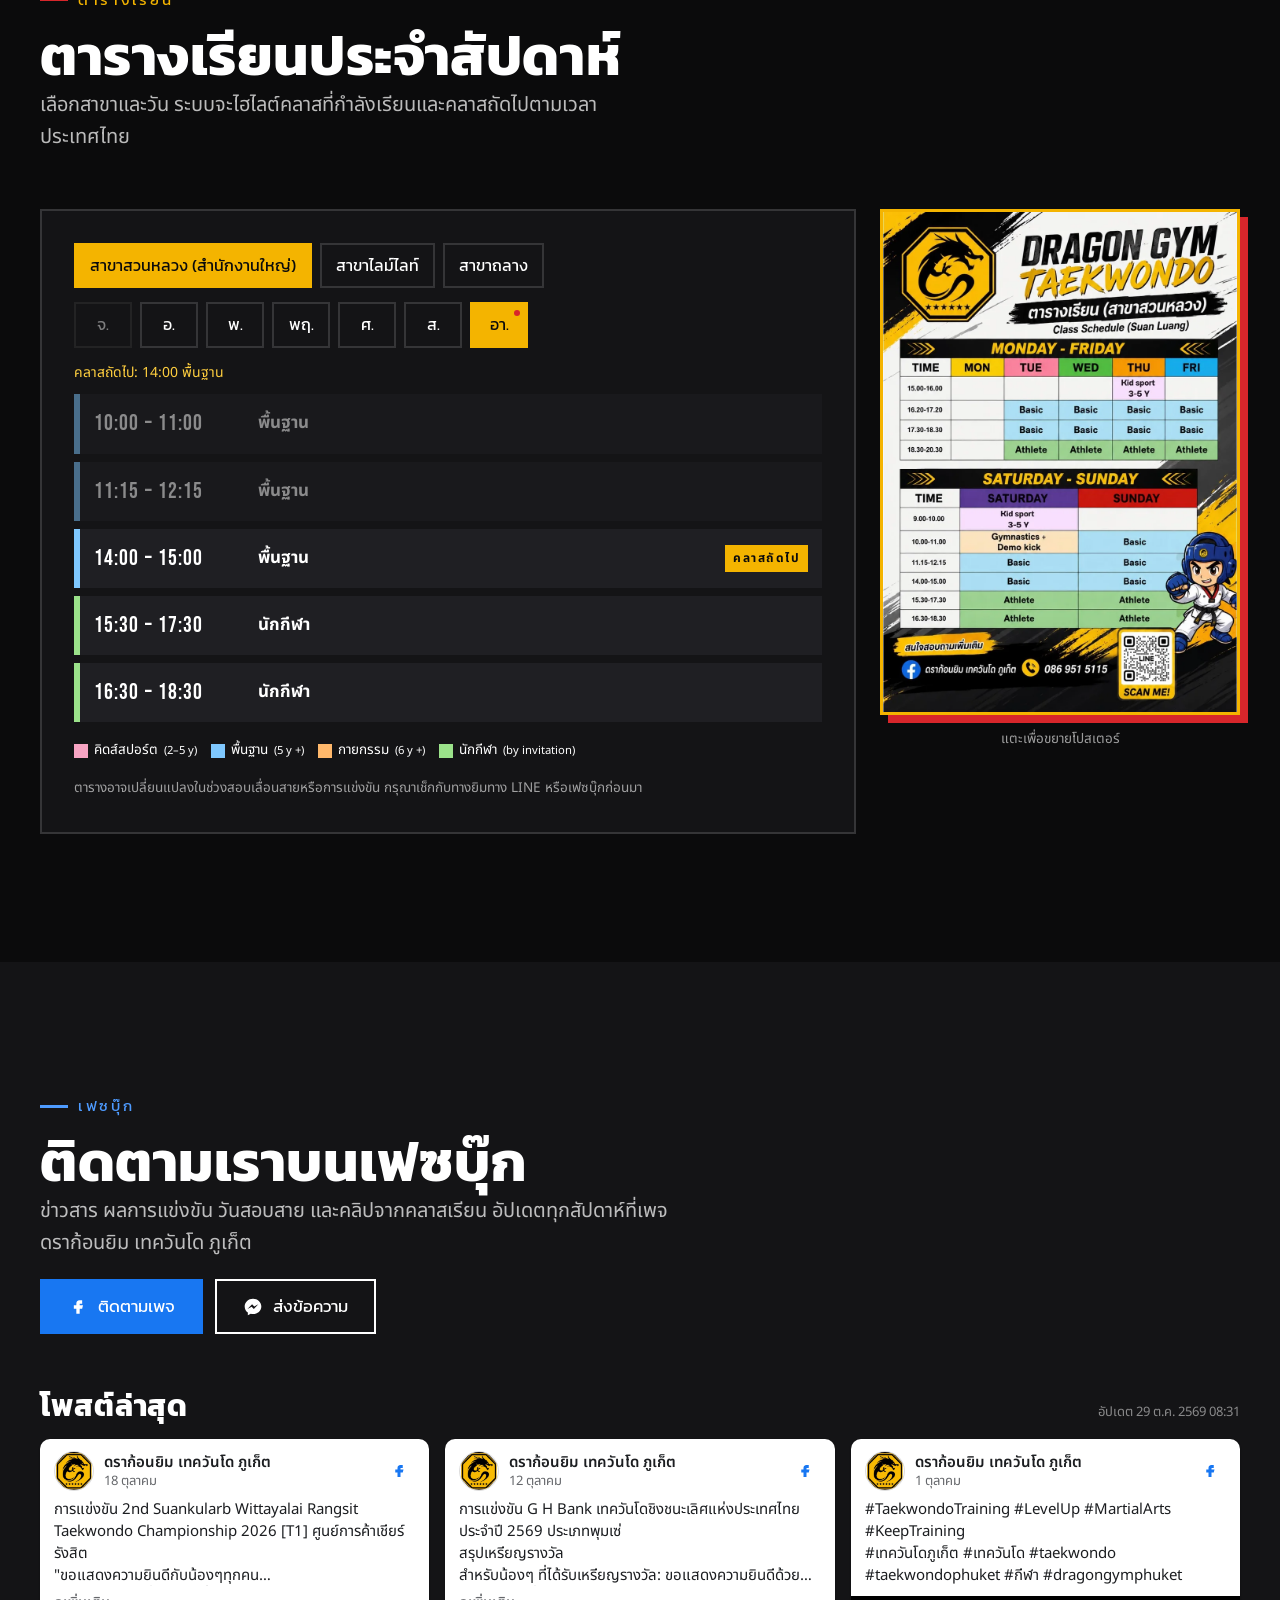
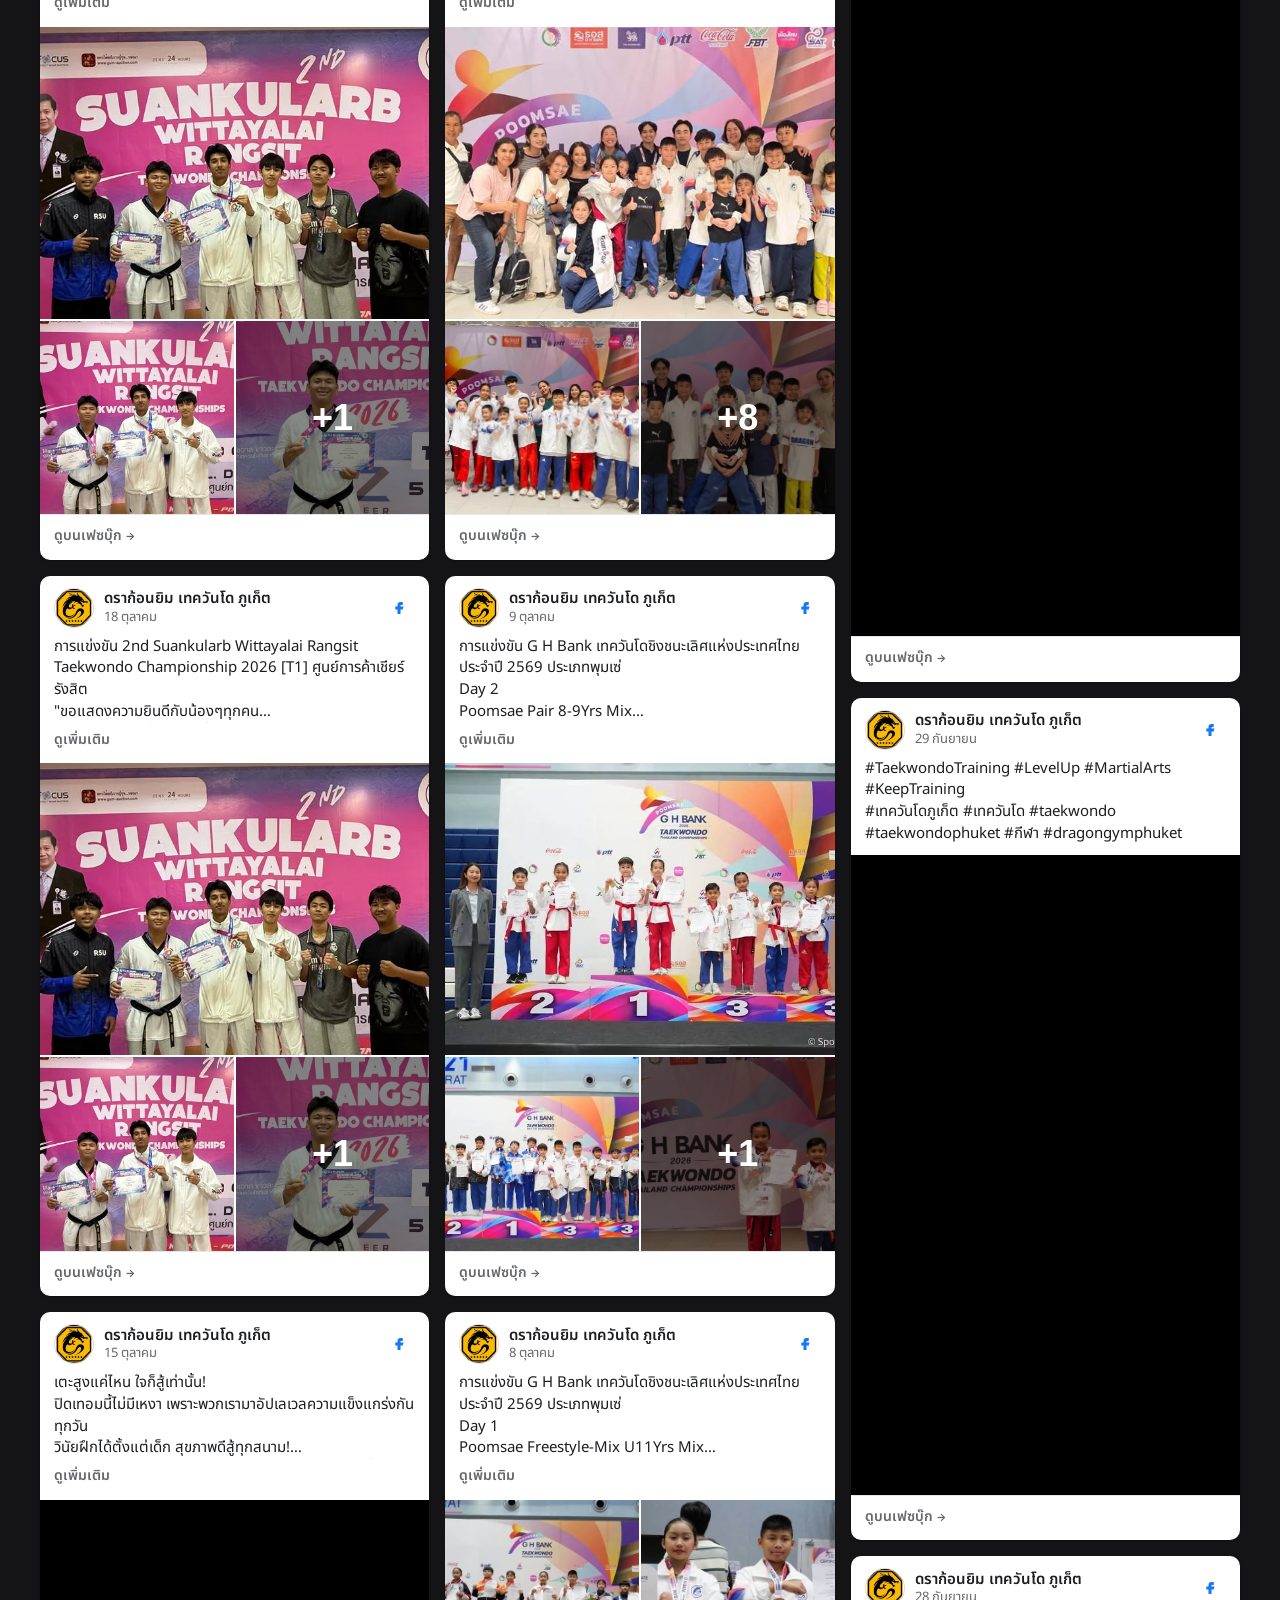
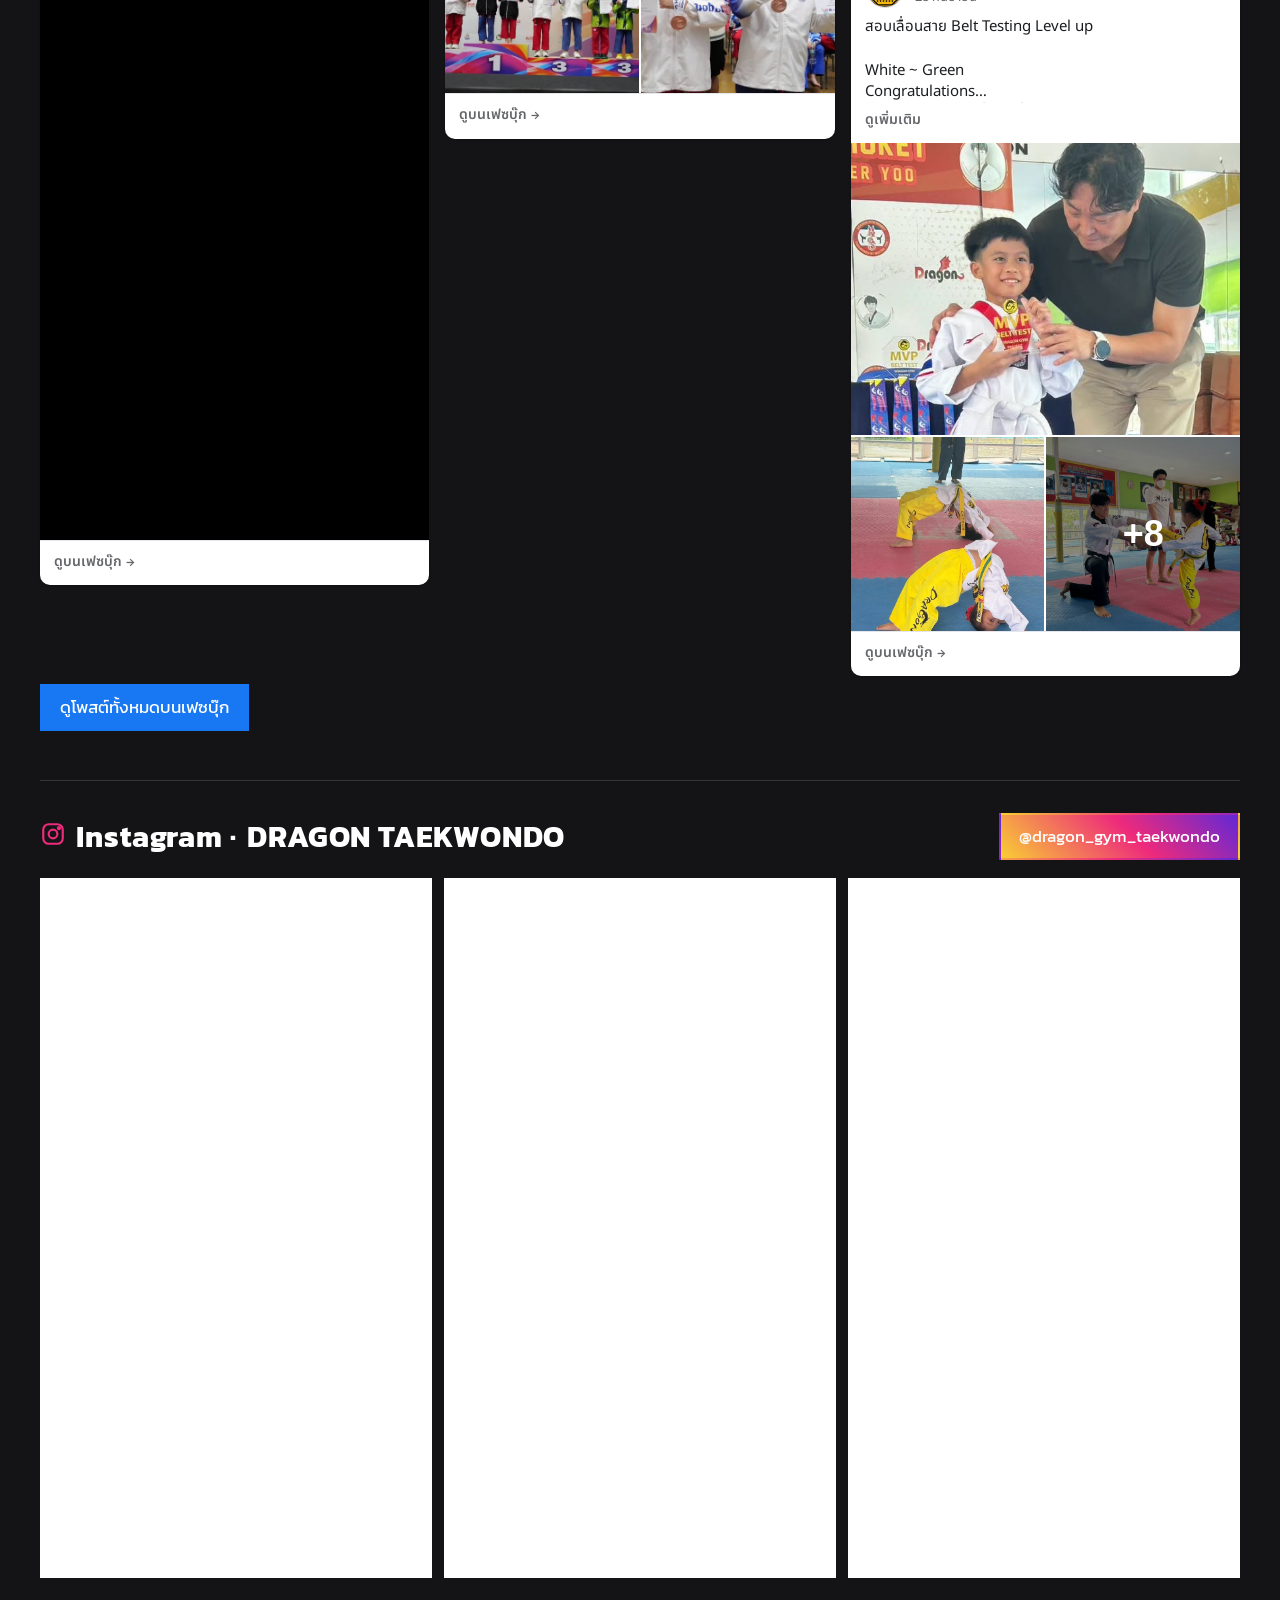
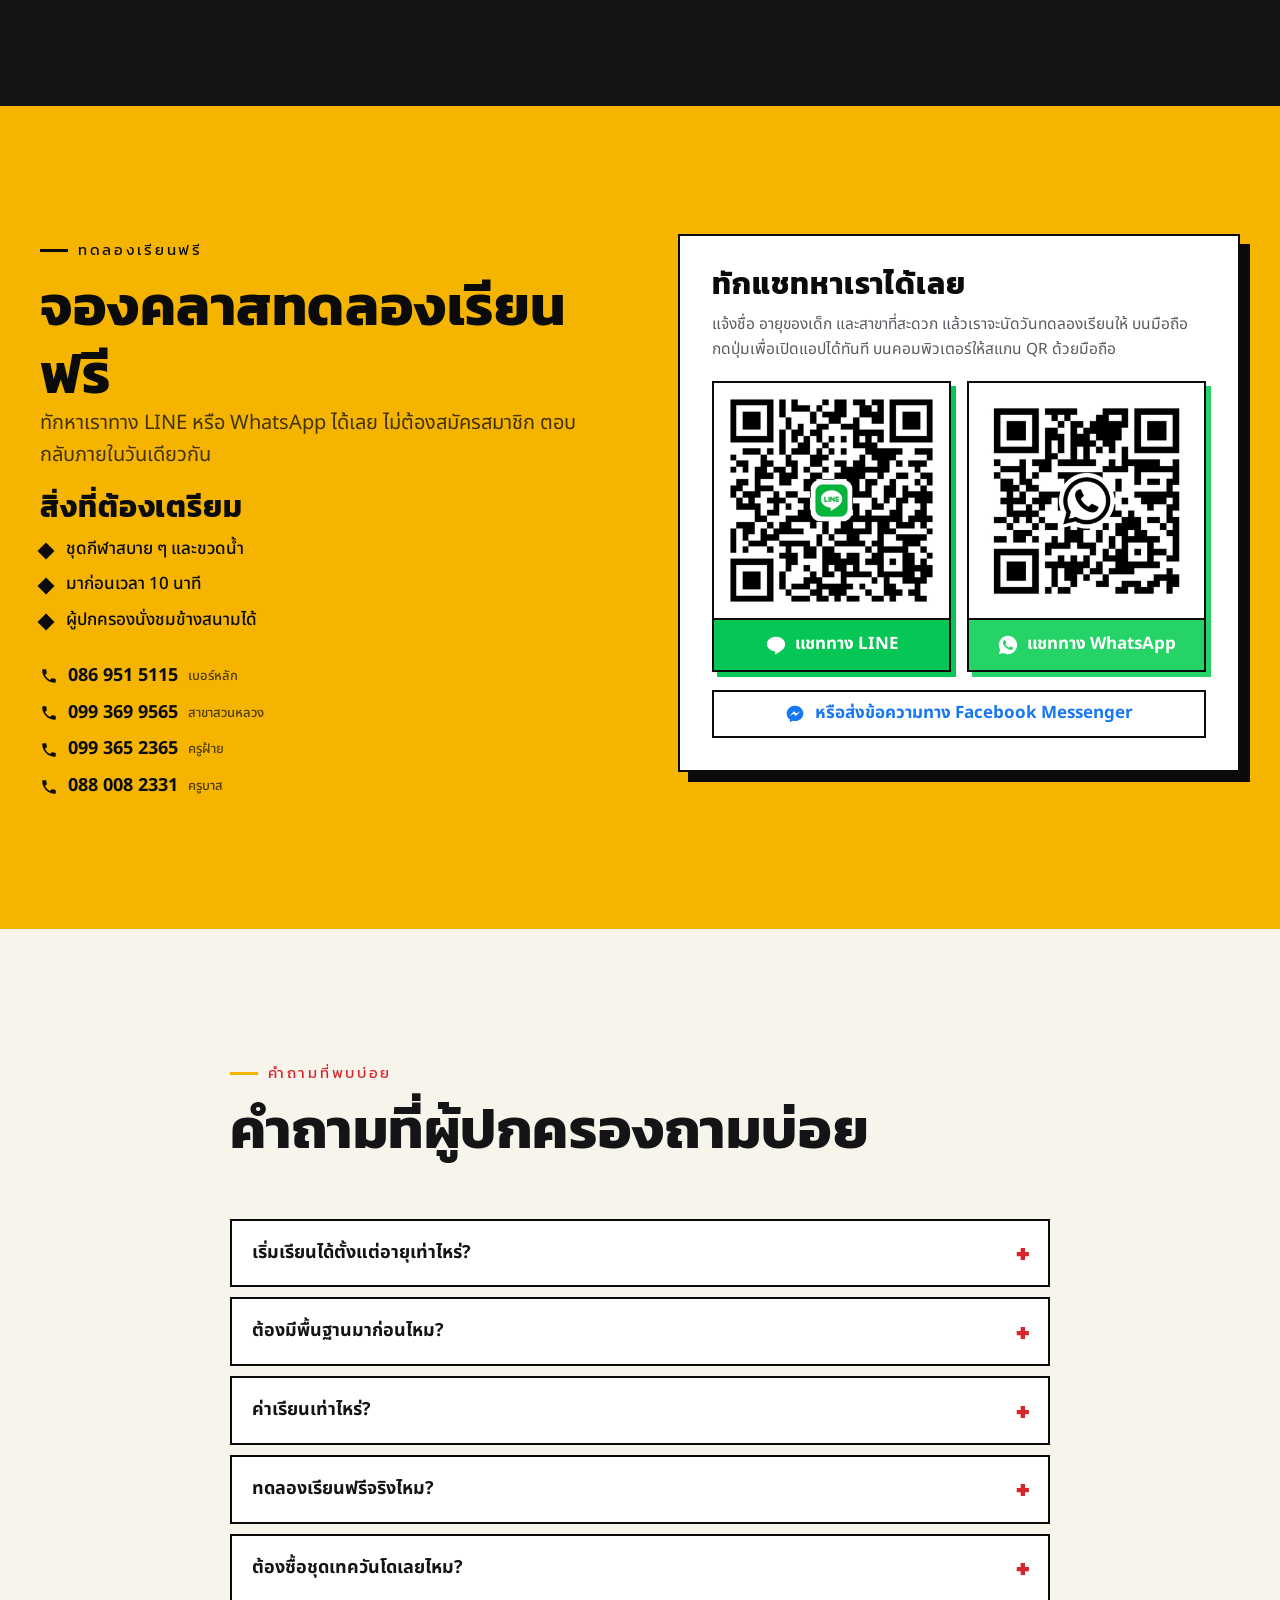
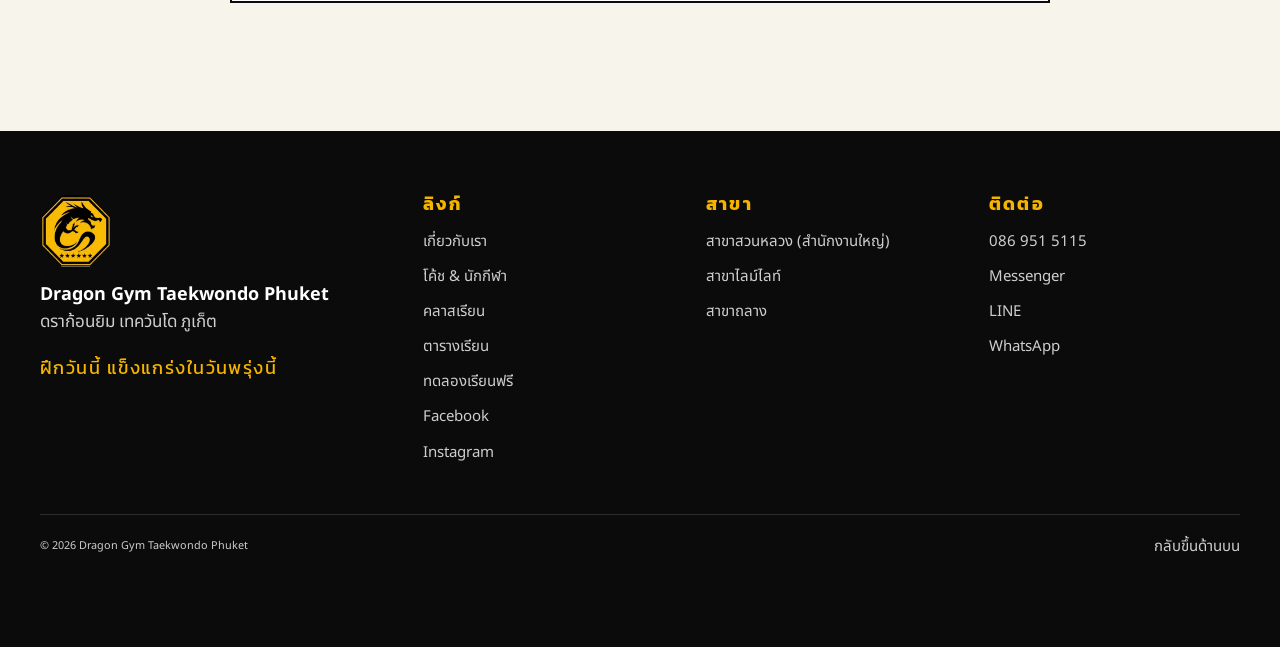
==== commit c4cc4b30: "feat(admin): LINE·WhatsApp QR·링크와 Messenger 링크를 관리자 페이지에서 수정 - site/content/contact.json 추가, 관리자 페이지" ====
--- a/site/index.html
+++ b/site/index.html
@@ -510,7 +510,7 @@
               <svg viewBox="0 0 24 24" aria-hidden="true"><path d="M14 8h3V4h-3c-2.8 0-4 1.8-4 4v2H7v4h3v6h4v-6h3l1-4h-4V8.5c0-.3.2-.5.5-.5z"/></svg>
               <span data-i18n="fb.follow">ติดตามเพจ</span>
             </a>
-            <a class="btn btn--ghost-dark" href="https://m.me/dragongymtaekwondo" target="_blank" rel="noopener" data-magnetic>
+            <a class="btn btn--ghost-dark" data-contact="messenger" href="https://m.me/dragongymtaekwondo" target="_blank" rel="noopener" data-magnetic>
               <svg viewBox="0 0 24 24" aria-hidden="true"><path d="M12 2C6.5 2 2 6.1 2 11.3c0 3 1.5 5.6 3.8 7.3V22l3.5-1.9c.9.2 1.8.4 2.7.4 5.5 0 10-4.1 10-9.2S17.5 2 12 2zm1 12.4-2.6-2.7-5 2.7 5.5-5.8 2.6 2.7 4.9-2.7-5.4 5.8z"/></svg>
               <span data-i18n="fb.message">ส่งข้อความ</span>
             </a>
@@ -559,16 +559,16 @@
           <h3 class="h3" data-i18n="contact.title">ทักแชทหาเราได้เลย</h3>
           <p class="contact__hint" data-i18n="contact.hint">แจ้งชื่อ อายุของเด็ก และสาขาที่สะดวก แล้วเราจะนัดวันทดลองเรียนให้ บนมือถือกดปุ่มเพื่อเปิดแอปได้ทันที บนคอมพิวเตอร์ให้สแกน QR ด้วยมือถือ</p>
           <div class="contact__grid">
-            <a class="chat chat--line" href="https://line.me/ti/p/K2-bgRDOkr" target="_blank" rel="noopener">
-              <img src="assets/line-qr.png" alt="LINE QR code" width="360" height="360" loading="lazy">
+            <a class="chat chat--line" data-contact="line" href="https://line.me/ti/p/K2-bgRDOkr" target="_blank" rel="noopener">
+              <img data-contact-qr="line" src="assets/line-qr.png" alt="LINE QR code" width="360" height="360" loading="lazy">
               <span class="chat__btn"><svg viewBox="0 0 24 24" aria-hidden="true"><path d="M12 3C6.5 3 2 6.6 2 11c0 3.9 3.5 7.2 8.2 7.9.3.1.8.2.9.5.1.3 0 .7 0 1l-.2 1c0 .3-.2 1.1 1 .6 1.2-.5 6.3-3.7 8.6-6.4C21.6 14 22 12.6 22 11c0-4.4-4.5-8-10-8z"/></svg><span data-i18n="contact.line">แชททาง LINE</span></span>
             </a>
-            <a class="chat chat--wa" href="https://wa.me/qr/YKCJST5QMUUOA1?s=p" target="_blank" rel="noopener">
-              <img src="assets/whatsapp-qr.png" alt="WhatsApp QR code" width="360" height="360" loading="lazy">
+            <a class="chat chat--wa" data-contact="whatsapp" href="https://wa.me/qr/YKCJST5QMUUOA1?s=p" target="_blank" rel="noopener">
+              <img data-contact-qr="whatsapp" src="assets/whatsapp-qr.png" alt="WhatsApp QR code" width="360" height="360" loading="lazy">
               <span class="chat__btn"><svg viewBox="0 0 24 24" aria-hidden="true"><path d="M12 2a10 10 0 0 0-8.6 15.1L2 22l5-1.3A10 10 0 1 0 12 2zm5.3 14.1c-.2.6-1.3 1.2-1.8 1.2-.5.1-1 .2-3.3-.7-2.8-1.1-4.6-4-4.7-4.2-.1-.2-1.1-1.5-1.1-2.9s.7-2 1-2.3c.2-.3.5-.3.7-.3h.5c.2 0 .4 0 .6.5l.8 2c.1.2.1.4 0 .5l-.3.5-.4.4c-.1.1-.3.3-.1.6.2.3.7 1.2 1.6 2 1.1 1 2 1.3 2.3 1.4.3.1.4.1.6-.1l.8-1c.2-.3.4-.2.6-.1l1.9.9c.3.1.5.2.5.3.1.1.1.7-.1 1.3z"/></svg><span data-i18n="contact.wa">แชททาง WhatsApp</span></span>
             </a>
           </div>
-          <a class="chat-row" href="https://m.me/dragongymtaekwondo" target="_blank" rel="noopener"><svg viewBox="0 0 24 24" aria-hidden="true"><path d="M12 2C6.5 2 2 6.1 2 11.3c0 3 1.5 5.6 3.8 7.3V22l3.5-1.9c.9.2 1.8.4 2.7.4 5.5 0 10-4.1 10-9.2S17.5 2 12 2zm1 12.4-2.6-2.7-5 2.7 5.5-5.8 2.6 2.7 4.9-2.7-5.4 5.8z"/></svg><span data-i18n="contact.fb">หรือส่งข้อความทาง Facebook Messenger</span></a>
+          <a class="chat-row" data-contact="messenger" href="https://m.me/dragongymtaekwondo" target="_blank" rel="noopener"><svg viewBox="0 0 24 24" aria-hidden="true"><path d="M12 2C6.5 2 2 6.1 2 11.3c0 3 1.5 5.6 3.8 7.3V22l3.5-1.9c.9.2 1.8.4 2.7.4 5.5 0 10-4.1 10-9.2S17.5 2 12 2zm1 12.4-2.6-2.7-5 2.7 5.5-5.8 2.6 2.7 4.9-2.7-5.4 5.8z"/></svg><span data-i18n="contact.fb">หรือส่งข้อความทาง Facebook Messenger</span></a>
         </div>
       </div>
     </section>
@@ -619,9 +619,9 @@
         <h4 data-i18n="footer.contact">ติดต่อ</h4>
         <ul>
           <li><a href="tel:+66869515115">086 951 5115</a></li>
-          <li><a href="https://m.me/dragongymtaekwondo" target="_blank" rel="noopener">Messenger</a></li>
-          <li><a href="https://line.me/ti/p/K2-bgRDOkr" target="_blank" rel="noopener">LINE</a></li>
-          <li><a href="https://wa.me/qr/YKCJST5QMUUOA1?s=p" target="_blank" rel="noopener">WhatsApp</a></li>
+          <li><a data-contact="messenger" href="https://m.me/dragongymtaekwondo" target="_blank" rel="noopener">Messenger</a></li>
+          <li><a data-contact="line" href="https://line.me/ti/p/K2-bgRDOkr" target="_blank" rel="noopener">LINE</a></li>
+          <li><a data-contact="whatsapp" href="https://wa.me/qr/YKCJST5QMUUOA1?s=p" target="_blank" rel="noopener">WhatsApp</a></li>
         </ul>
       </div>
     </div>
@@ -633,8 +633,8 @@
 
   <!-- 플로팅 채팅 버튼: 누르면 앱으로 바로 연결 -->
   <div class="fabs">
-    <a class="fab fab--wa" href="https://wa.me/qr/YKCJST5QMUUOA1?s=p" target="_blank" rel="noopener" aria-label="WhatsApp"><svg viewBox="0 0 24 24" aria-hidden="true"><path d="M12 2a10 10 0 0 0-8.6 15.1L2 22l5-1.3A10 10 0 1 0 12 2zm5.3 14.1c-.2.6-1.3 1.2-1.8 1.2-.5.1-1 .2-3.3-.7-2.8-1.1-4.6-4-4.7-4.2-.1-.2-1.1-1.5-1.1-2.9s.7-2 1-2.3c.2-.3.5-.3.7-.3h.5c.2 0 .4 0 .6.5l.8 2c.1.2.1.4 0 .5l-.3.5-.4.4c-.1.1-.3.3-.1.6.2.3.7 1.2 1.6 2 1.1 1 2 1.3 2.3 1.4.3.1.4.1.6-.1l.8-1c.2-.3.4-.2.6-.1l1.9.9c.3.1.5.2.5.3.1.1.1.7-.1 1.3z"/></svg><span>WhatsApp</span></a>
-    <a class="fab" id="fab" href="https://line.me/ti/p/K2-bgRDOkr" target="_blank" rel="noopener" aria-label="LINE"><svg viewBox="0 0 24 24" aria-hidden="true"><path d="M12 3C6.5 3 2 6.6 2 11c0 3.9 3.5 7.2 8.2 7.9.3.1.8.2.9.5.1.3 0 .7 0 1l-.2 1c0 .3-.2 1.1 1 .6 1.2-.5 6.3-3.7 8.6-6.4C21.6 14 22 12.6 22 11c0-4.4-4.5-8-10-8z"/></svg><span>LINE</span></a>
+    <a class="fab fab--wa" data-contact="whatsapp" href="https://wa.me/qr/YKCJST5QMUUOA1?s=p" target="_blank" rel="noopener" aria-label="WhatsApp"><svg viewBox="0 0 24 24" aria-hidden="true"><path d="M12 2a10 10 0 0 0-8.6 15.1L2 22l5-1.3A10 10 0 1 0 12 2zm5.3 14.1c-.2.6-1.3 1.2-1.8 1.2-.5.1-1 .2-3.3-.7-2.8-1.1-4.6-4-4.7-4.2-.1-.2-1.1-1.5-1.1-2.9s.7-2 1-2.3c.2-.3.5-.3.7-.3h.5c.2 0 .4 0 .6.5l.8 2c.1.2.1.4 0 .5l-.3.5-.4.4c-.1.1-.3.3-.1.6.2.3.7 1.2 1.6 2 1.1 1 2 1.3 2.3 1.4.3.1.4.1.6-.1l.8-1c.2-.3.4-.2.6-.1l1.9.9c.3.1.5.2.5.3.1.1.1.7-.1 1.3z"/></svg><span>WhatsApp</span></a>
+    <a class="fab" id="fab" data-contact="line" href="https://line.me/ti/p/K2-bgRDOkr" target="_blank" rel="noopener" aria-label="LINE"><svg viewBox="0 0 24 24" aria-hidden="true"><path d="M12 3C6.5 3 2 6.6 2 11c0 3.9 3.5 7.2 8.2 7.9.3.1.8.2.9.5.1.3 0 .7 0 1l-.2 1c0 .3-.2 1.1 1 .6 1.2-.5 6.3-3.7 8.6-6.4C21.6 14 22 12.6 22 11c0-4.4-4.5-8-10-8z"/></svg><span>LINE</span></a>
   </div>
 
   <!-- 라이트박스 (포스터 / LINE QR) -->
@@ -652,7 +652,7 @@
   <script src="https://cdnjs.cloudflare.com/ajax/libs/gsap/3.13.0/ScrollTrigger.min.js" defer></script>
   <script src="https://cdnjs.cloudflare.com/ajax/libs/leaflet/1.9.4/leaflet.min.js" referrerpolicy="no-referrer" defer></script>
   <script src="https://cdn.jsdelivr.net/npm/lenis@1.3.4/dist/lenis.min.js" defer></script>
-  <script src="data.js?v=26" defer></script>
-  <script src="main.js?v=26" defer></script>
+  <script src="data.js?v=27" defer></script>
+  <script src="main.js?v=27" defer></script>
 </body>
 </html>
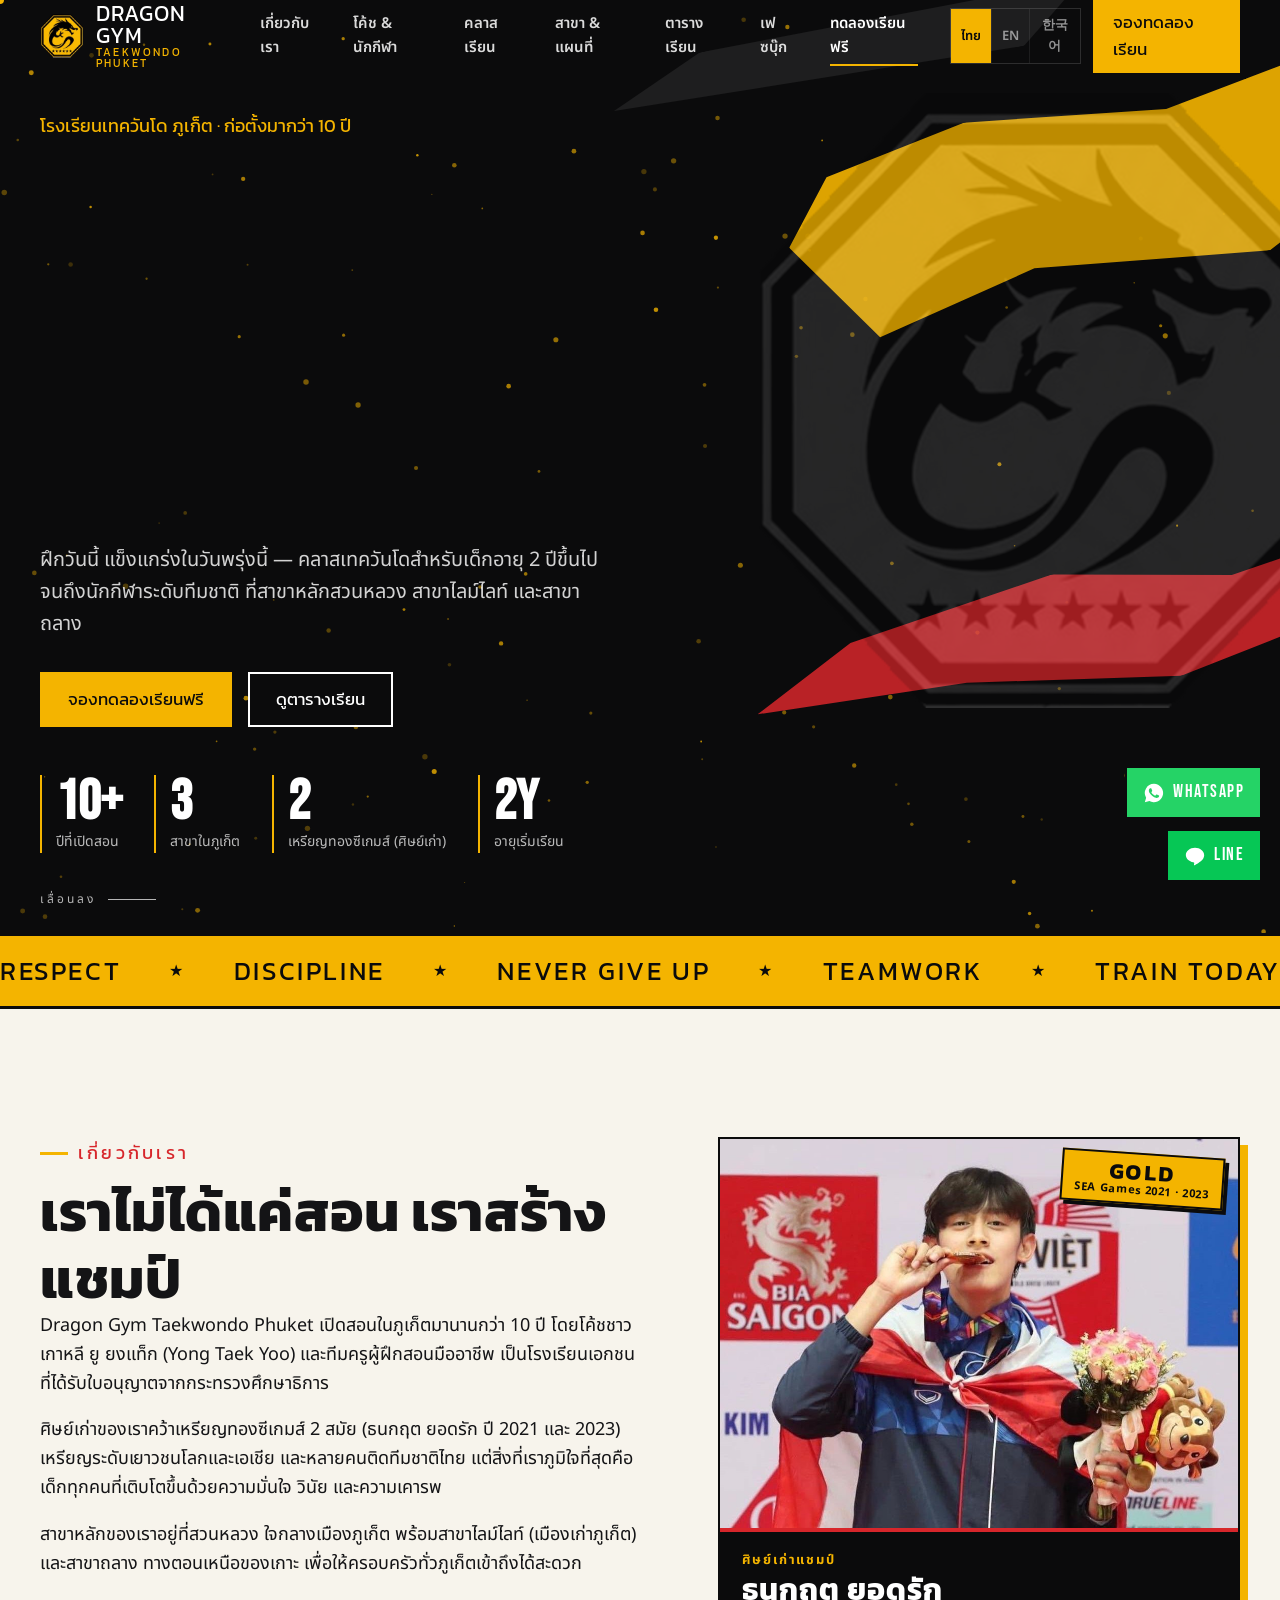
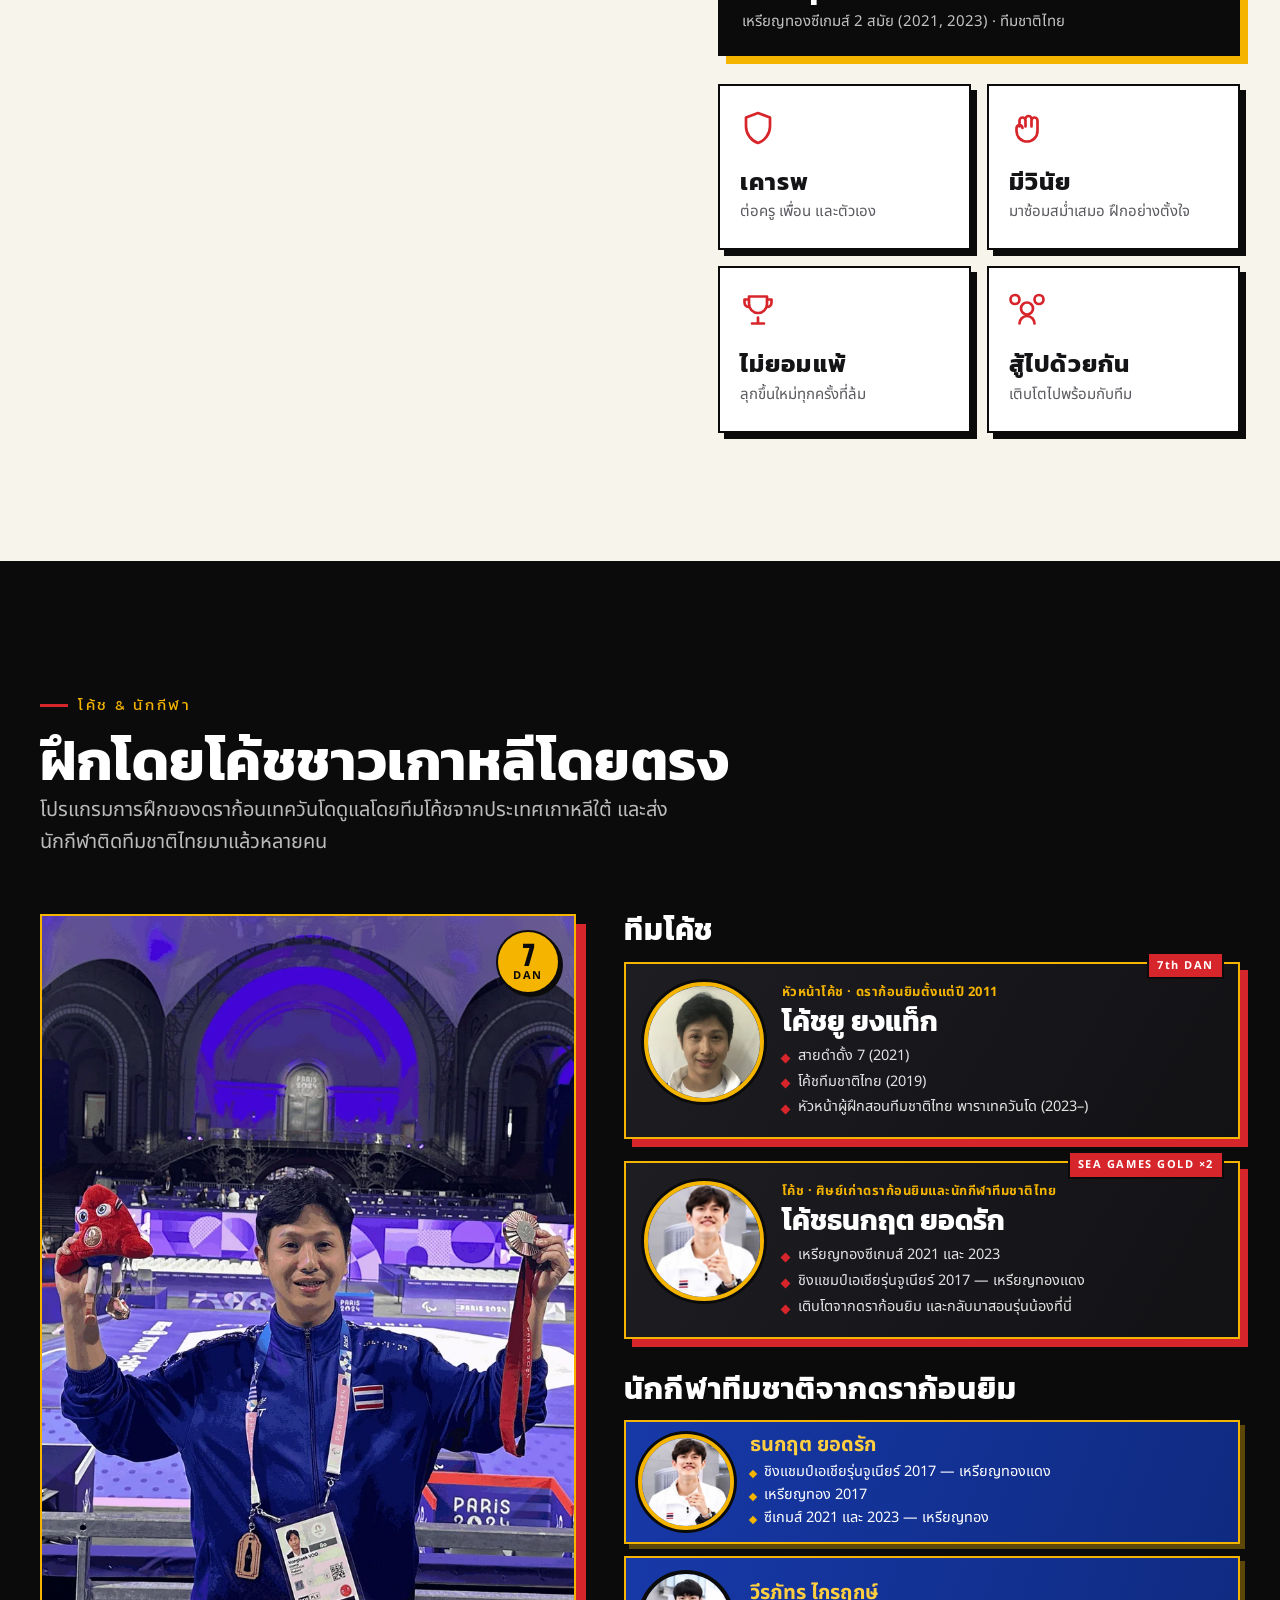
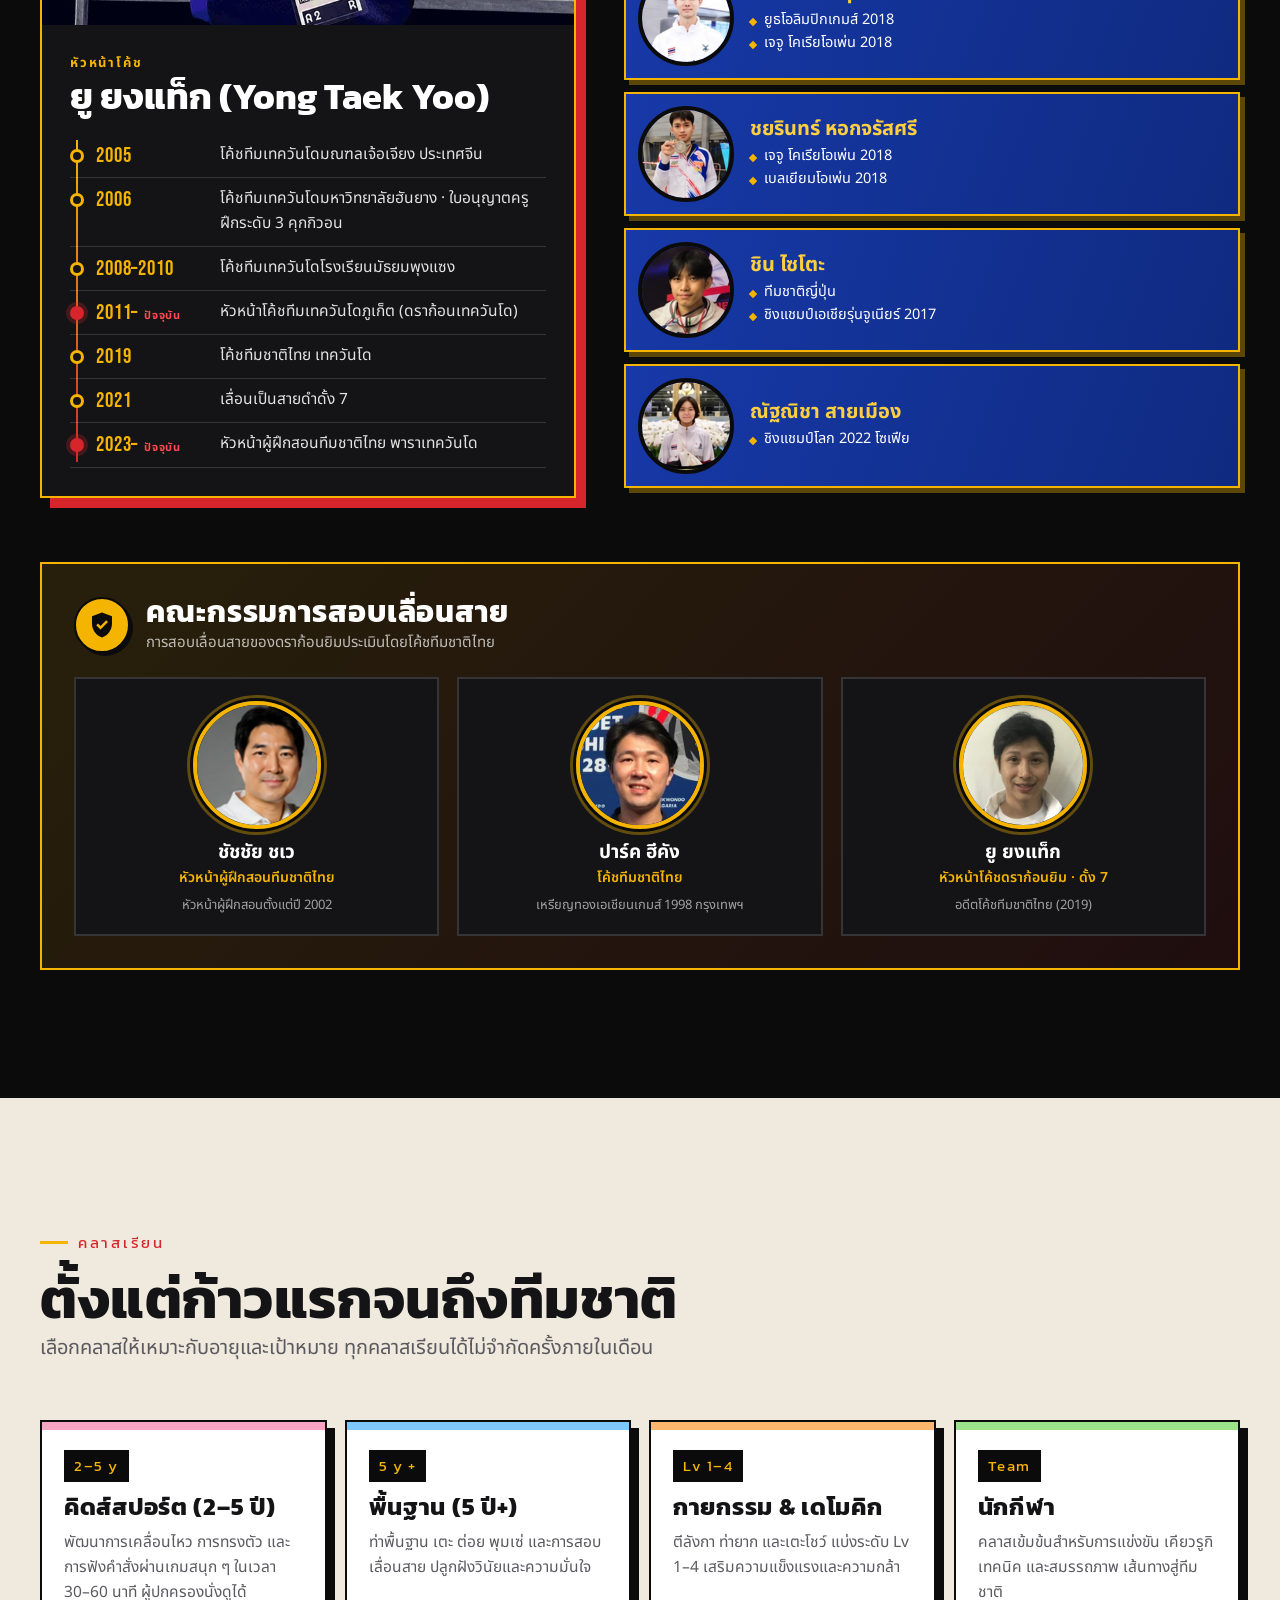
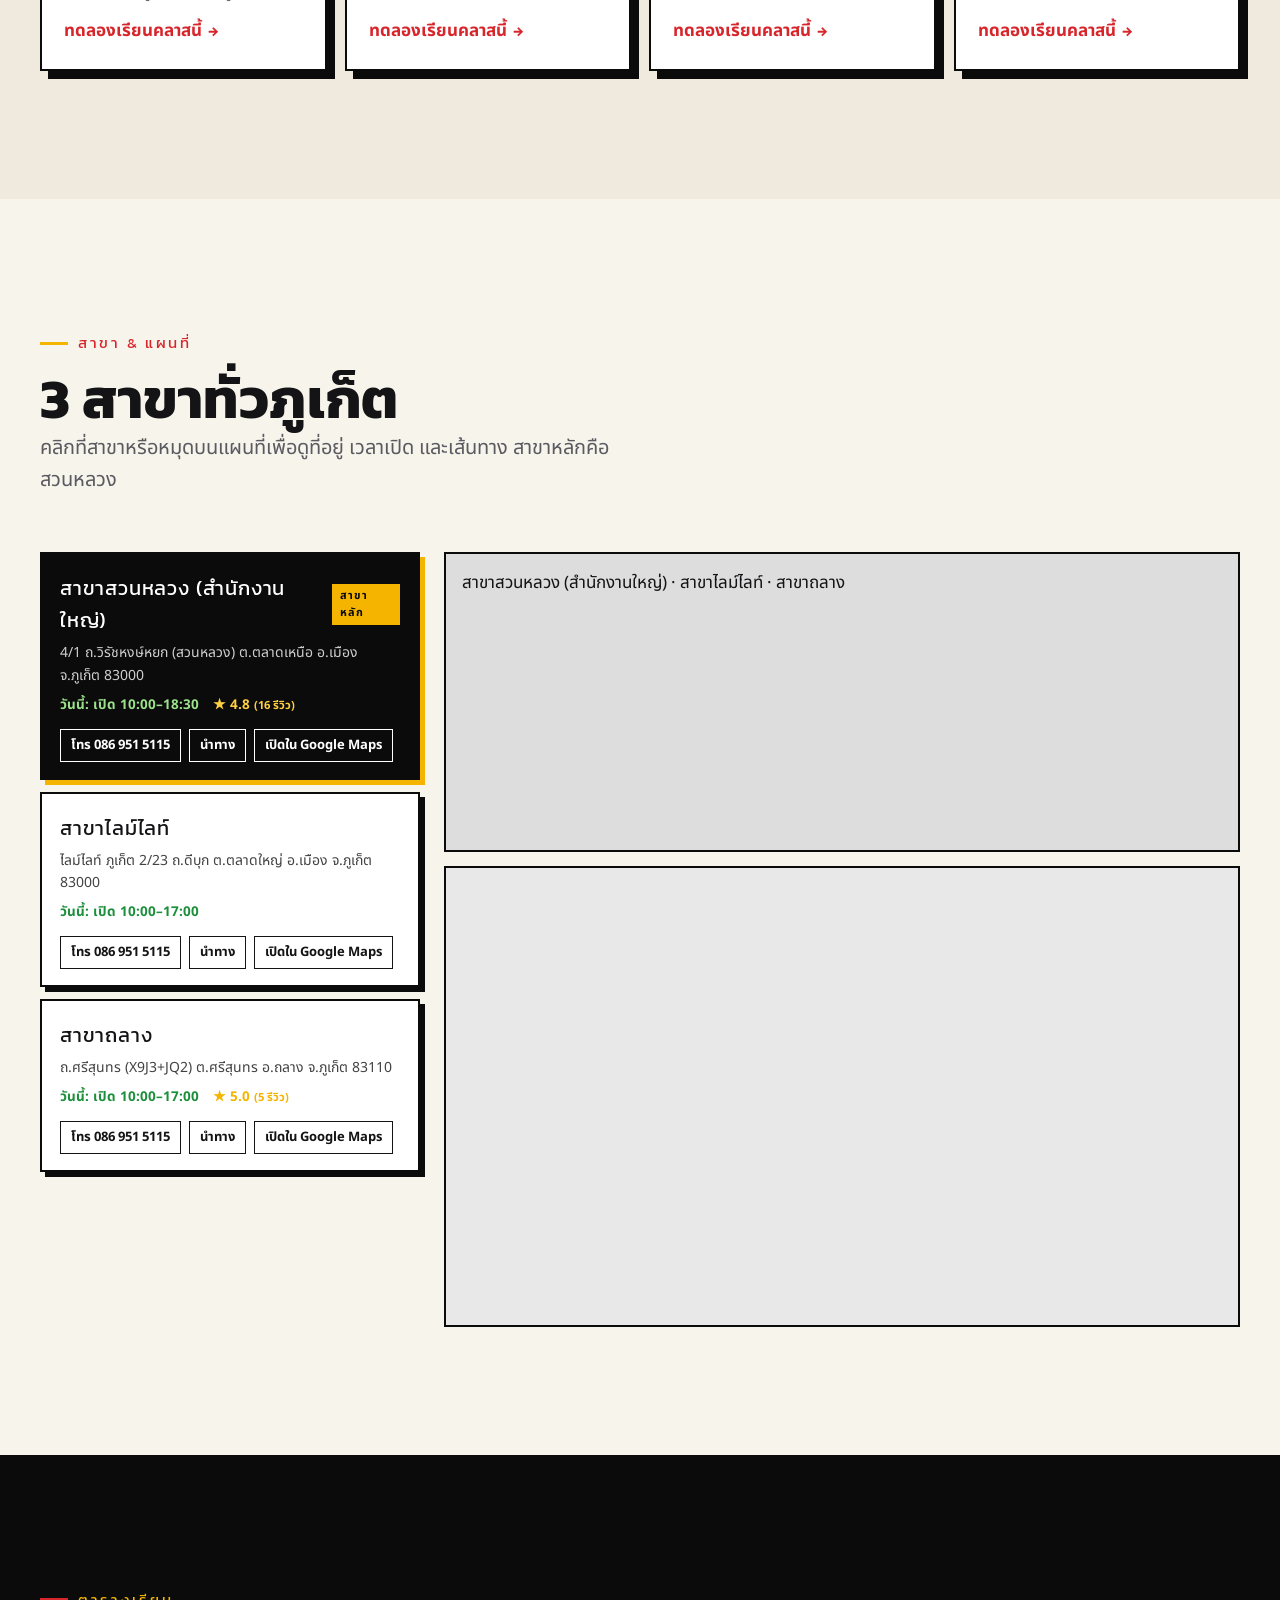
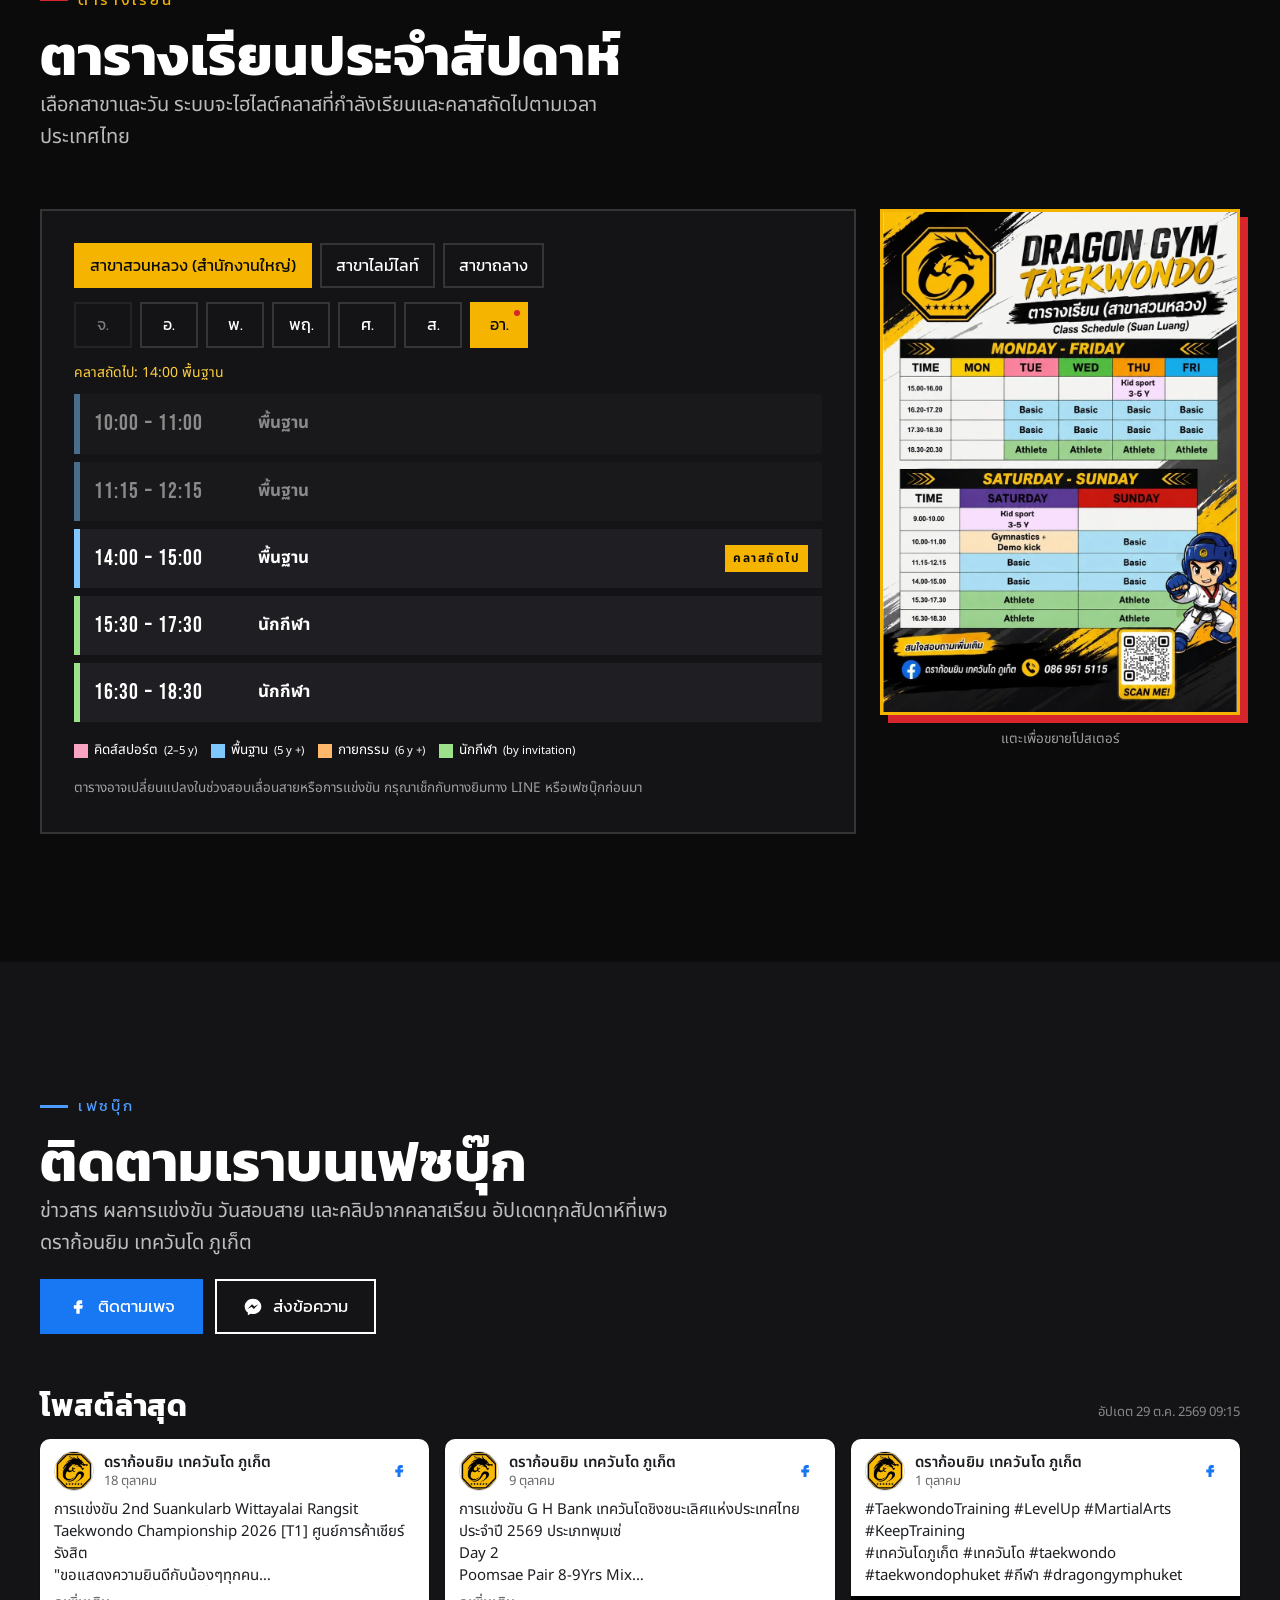
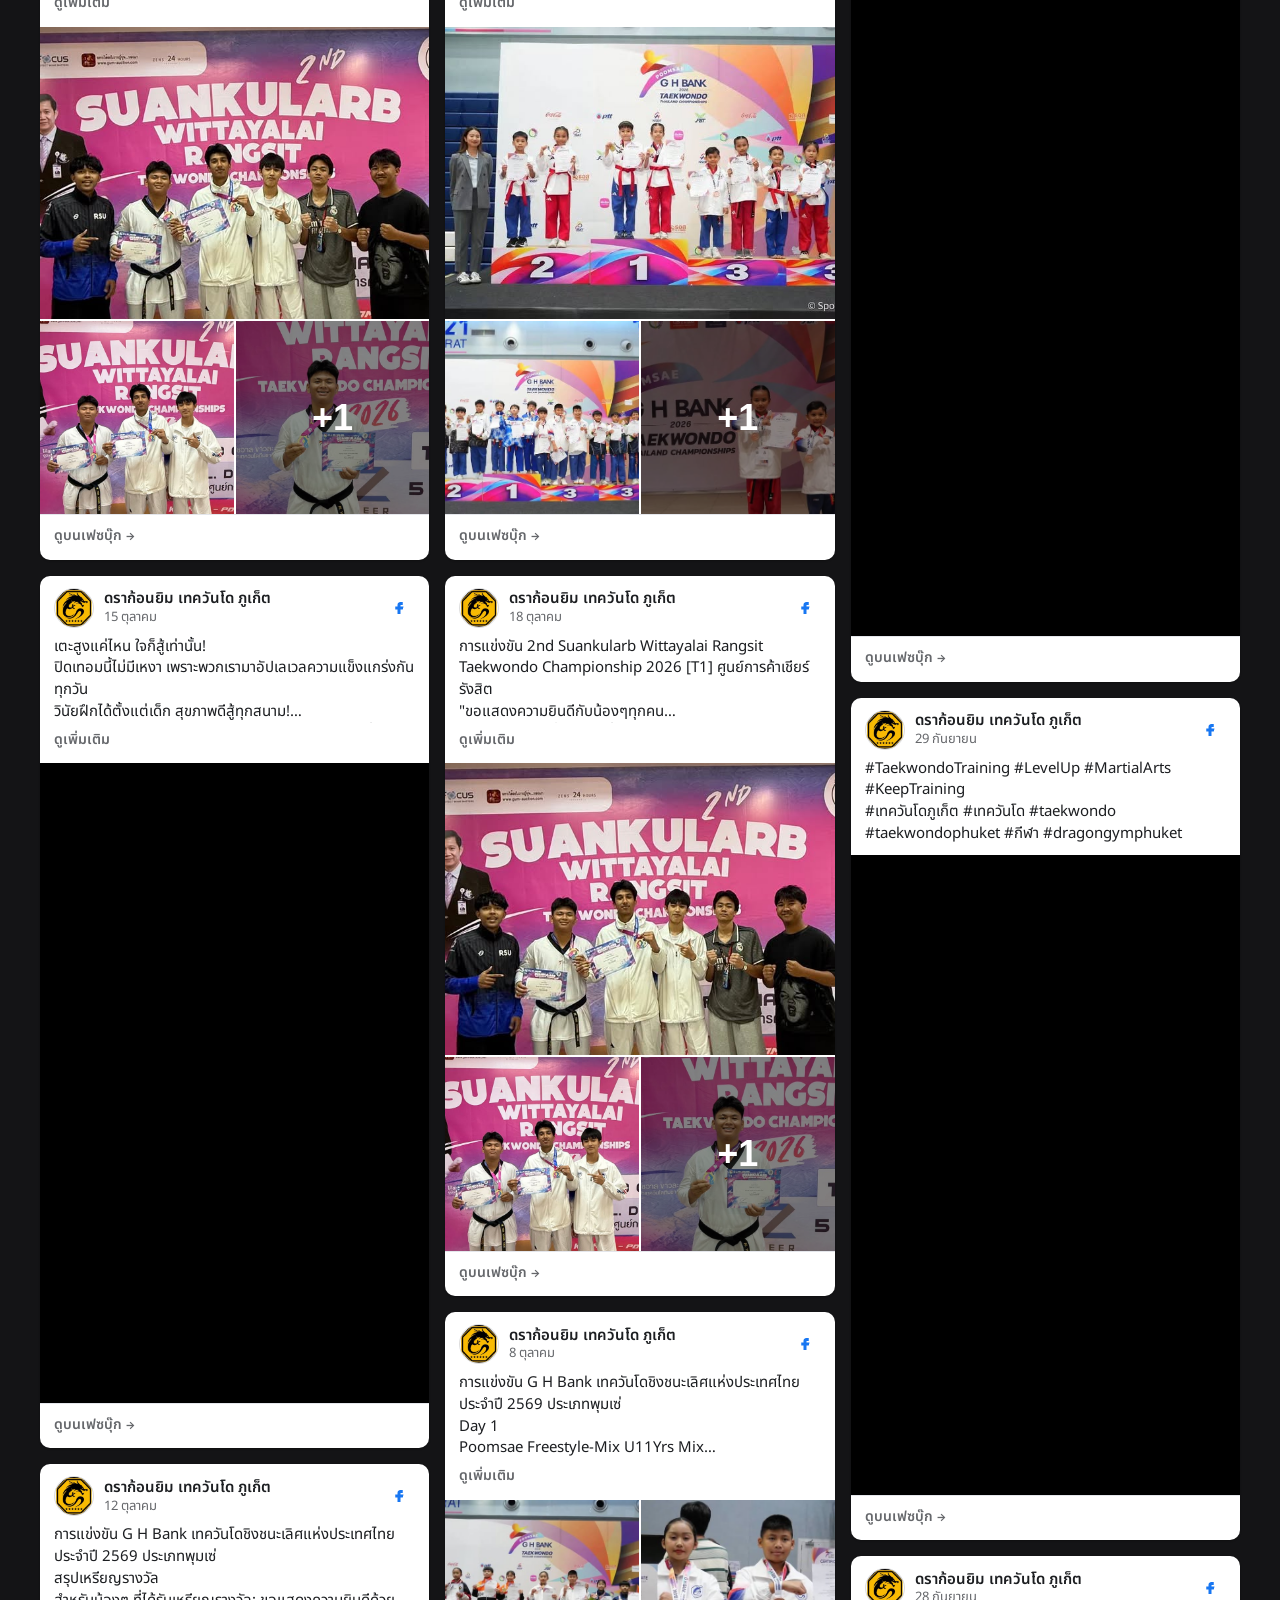
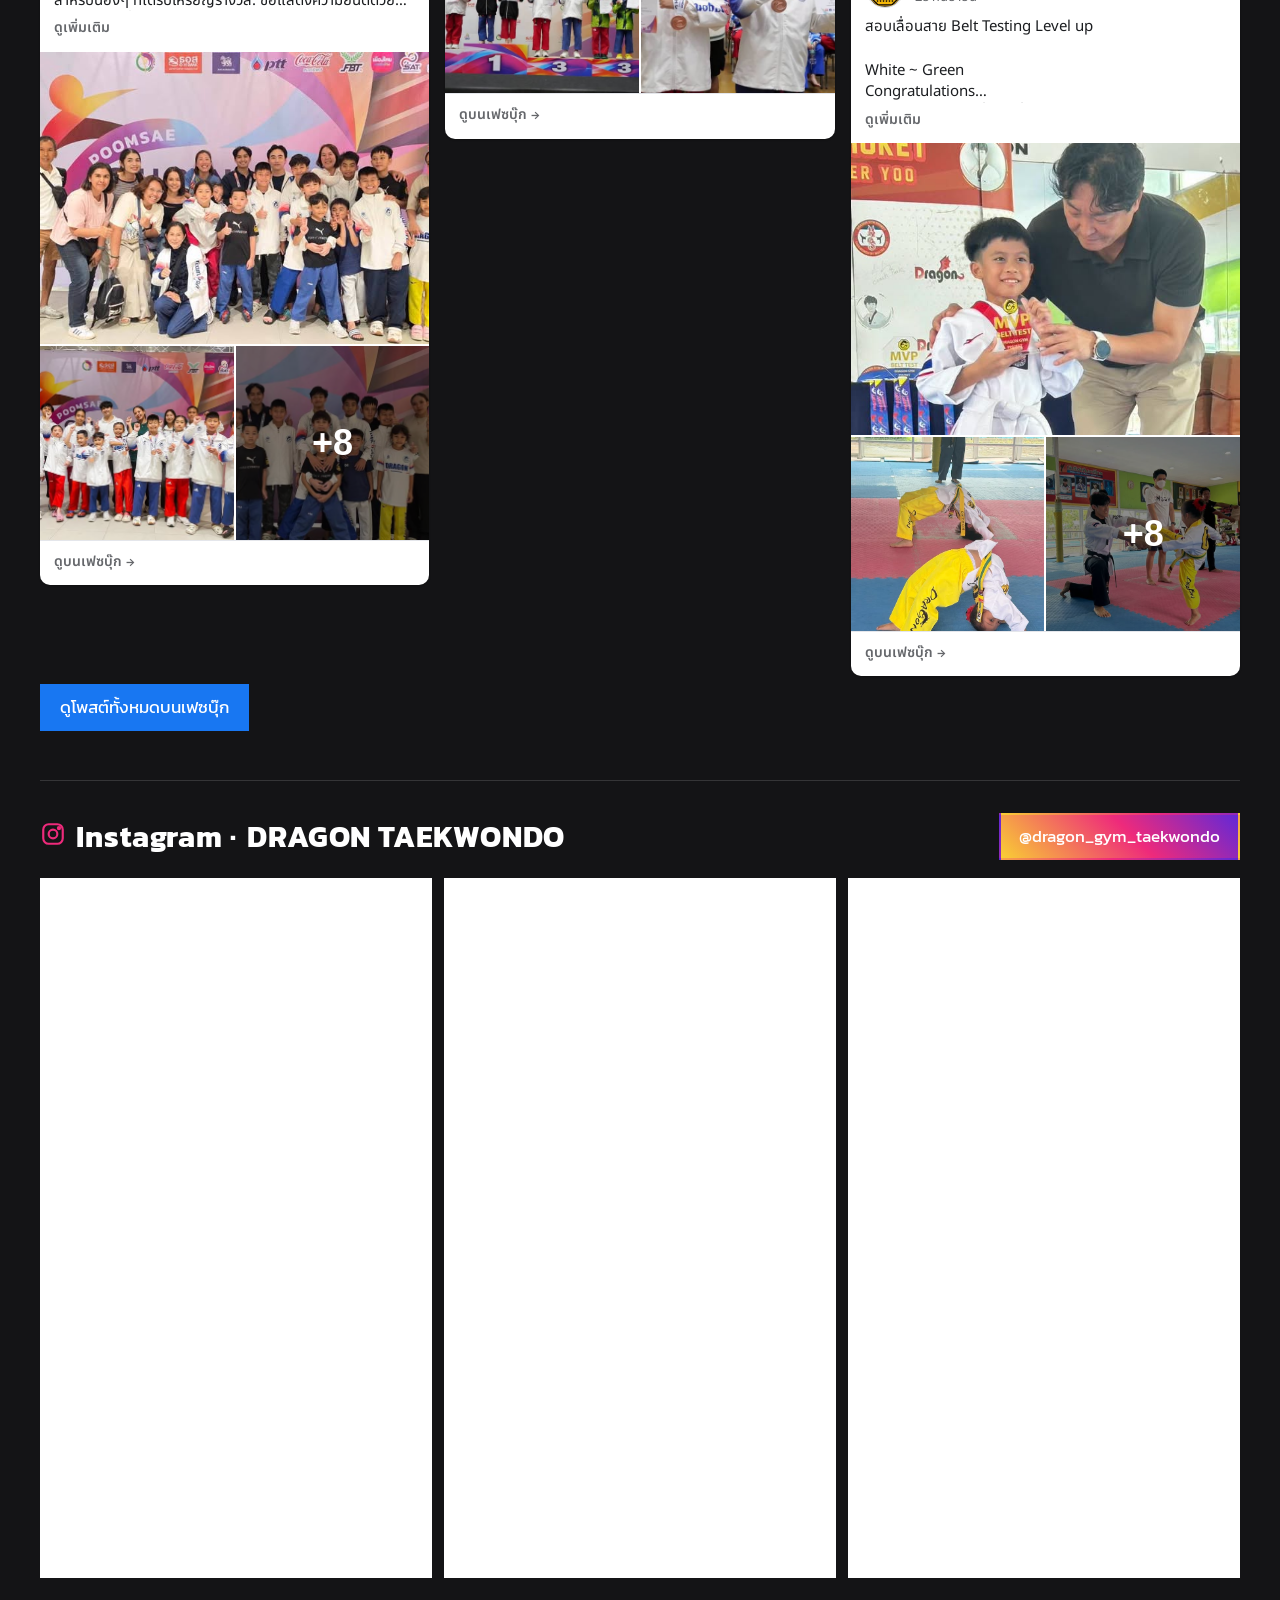
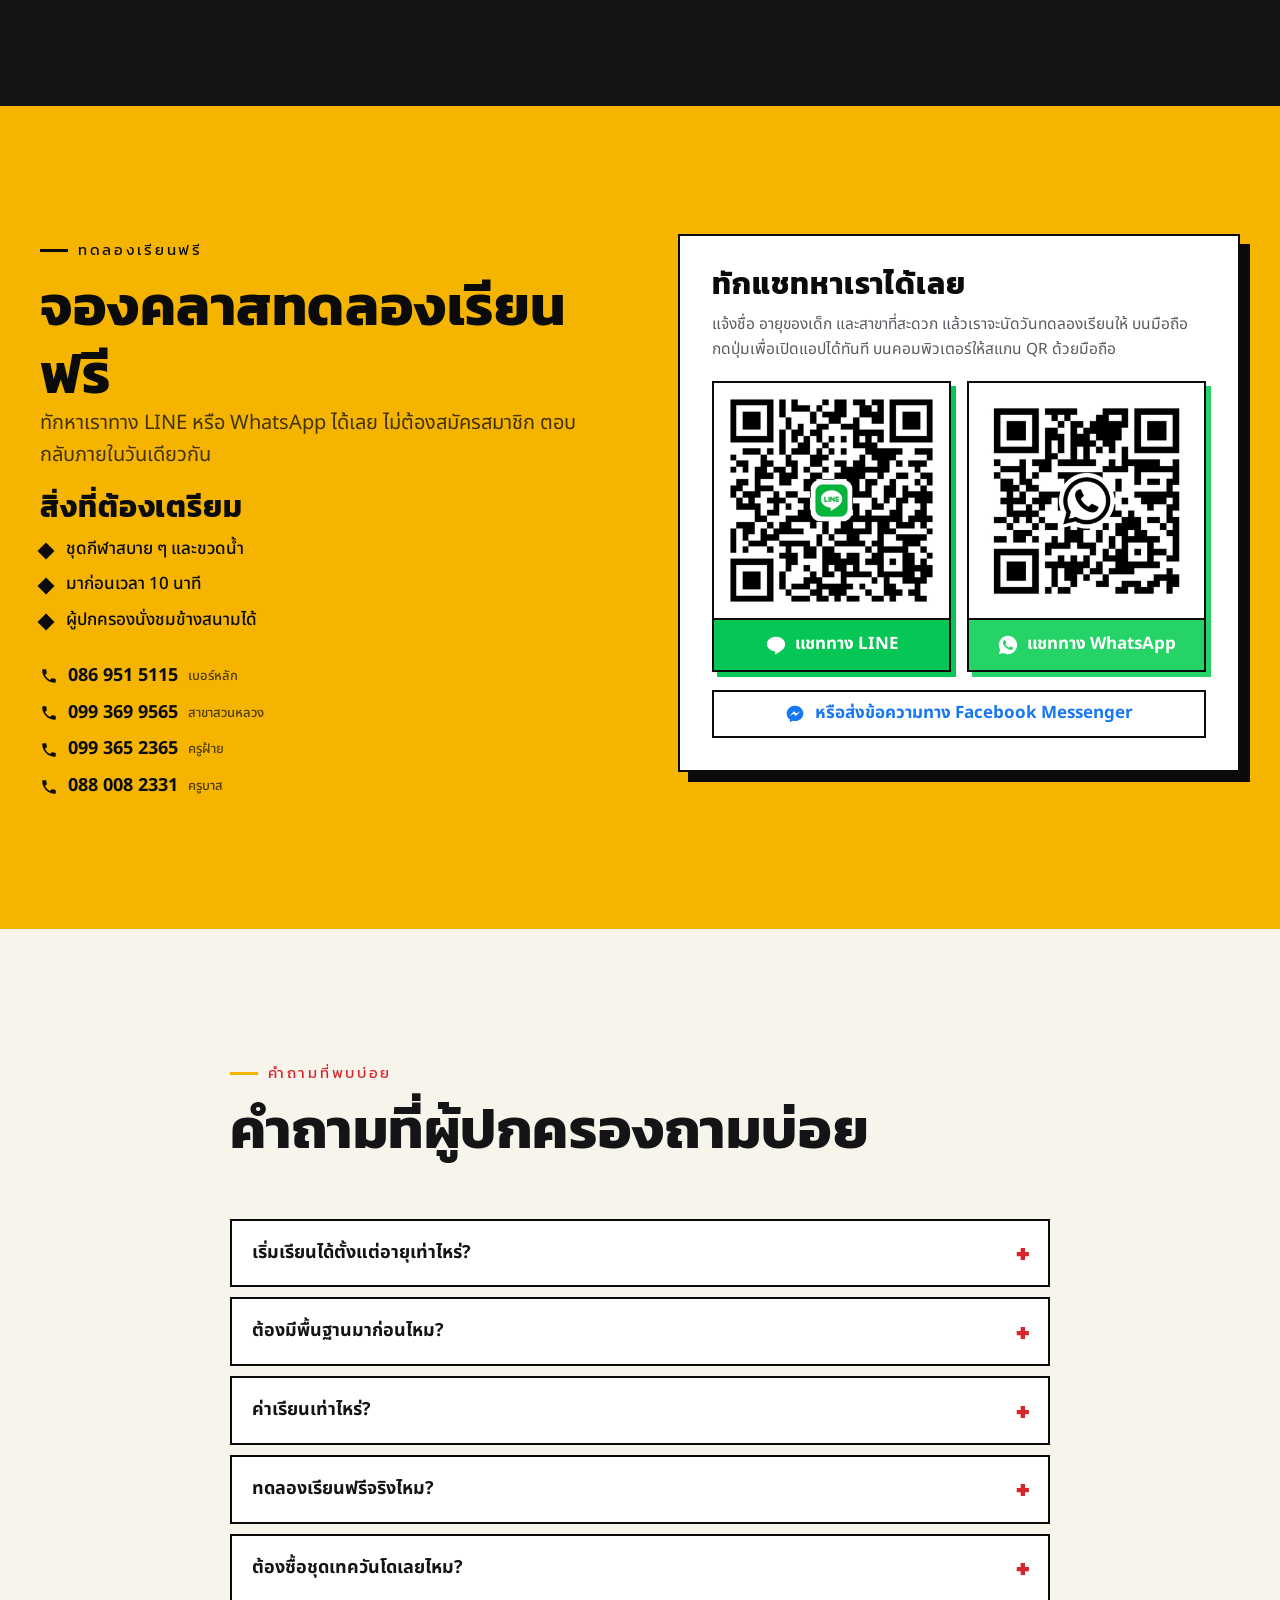
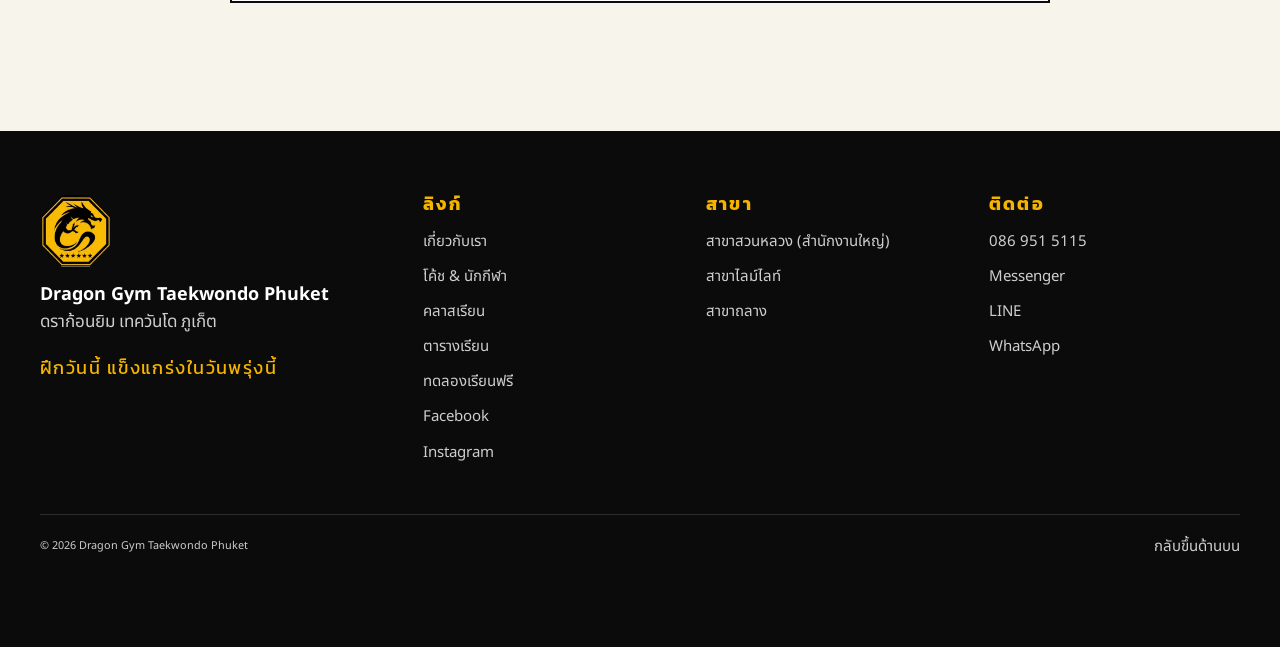
==== commit 476380c8: "feat(admin): 자체 관리자 화면으로 교체 (Sveltia 제거) - tkd.reizwings.jp 관리자와 같은 구성: 상단바 + 왼쪽 목록 + 오른쪽 카드 편집, 저장 " ====
--- a/site/index.html
+++ b/site/index.html
@@ -653,6 +653,6 @@
   <script src="https://cdnjs.cloudflare.com/ajax/libs/leaflet/1.9.4/leaflet.min.js" referrerpolicy="no-referrer" defer></script>
   <script src="https://cdn.jsdelivr.net/npm/lenis@1.3.4/dist/lenis.min.js" defer></script>
   <script src="data.js?v=27" defer></script>
-  <script src="main.js?v=27" defer></script>
+  <script src="main.js?v=28" defer></script>
 </body>
 </html>
